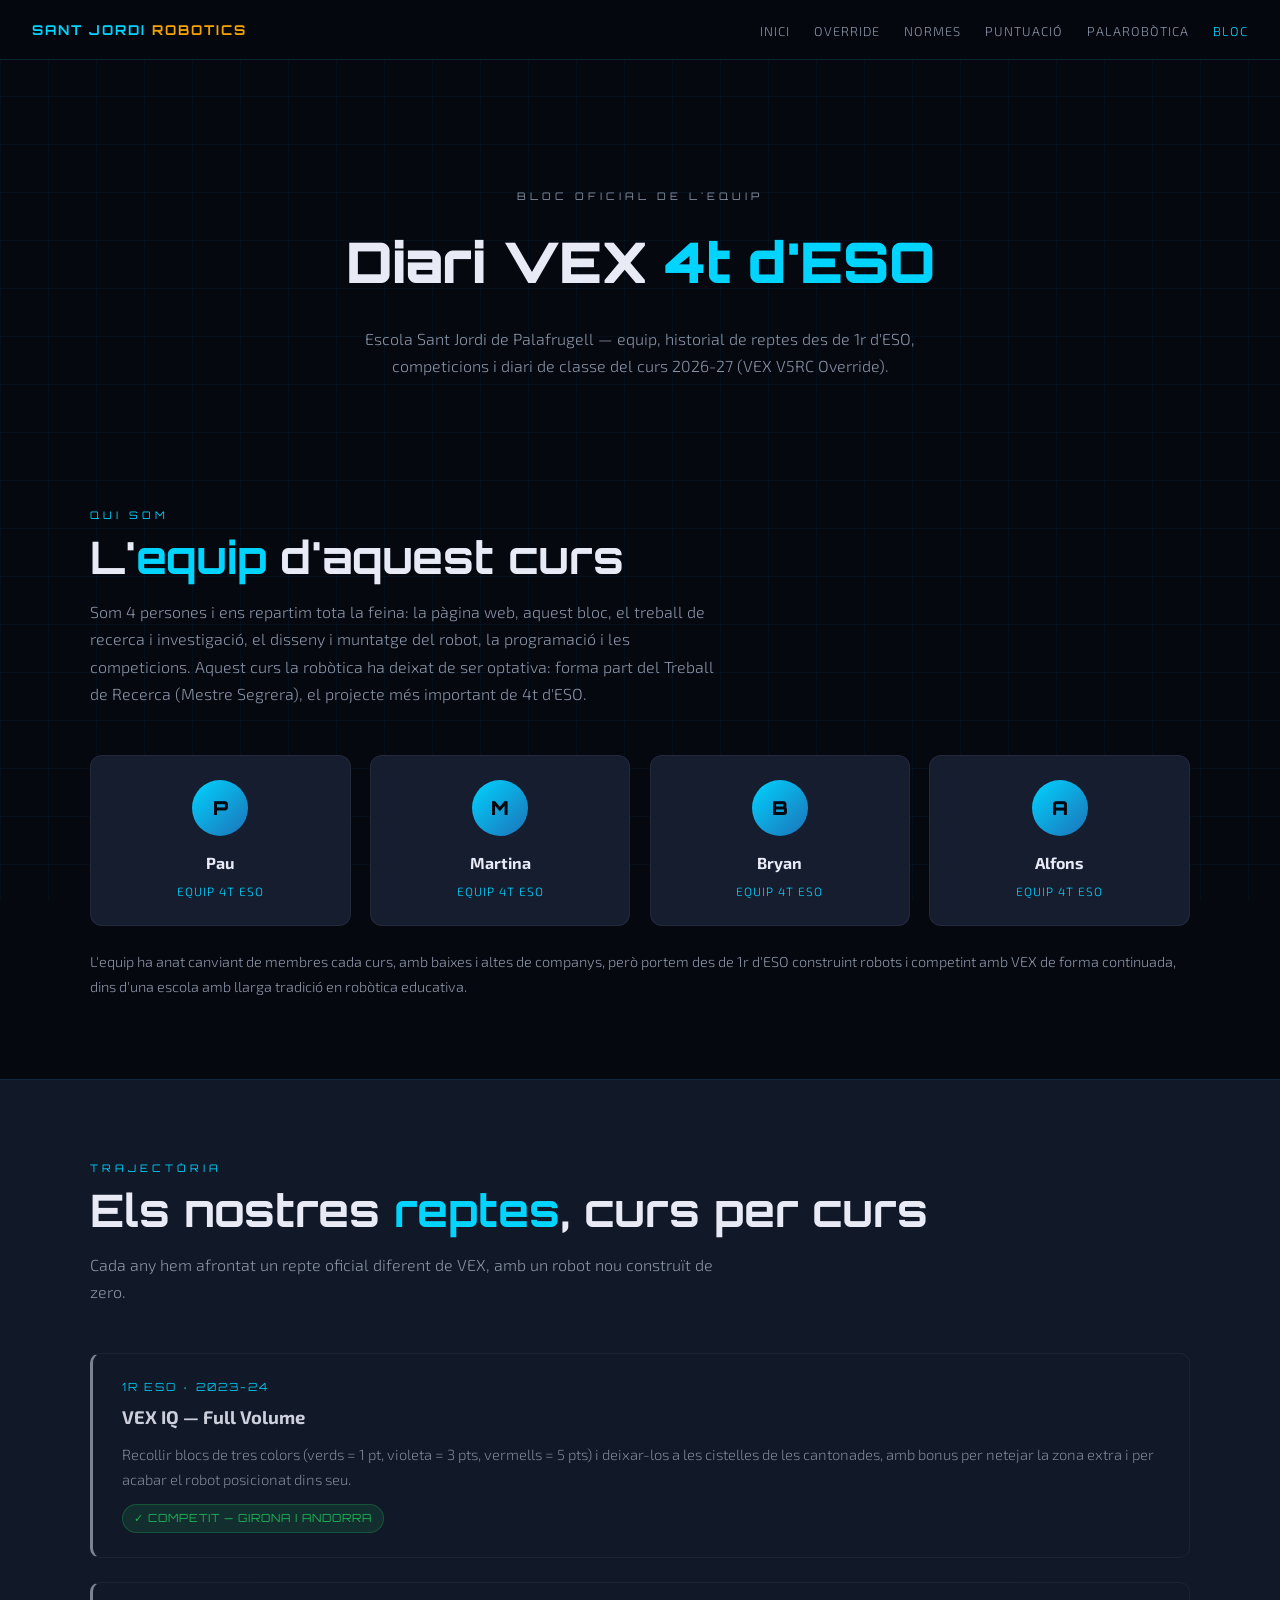
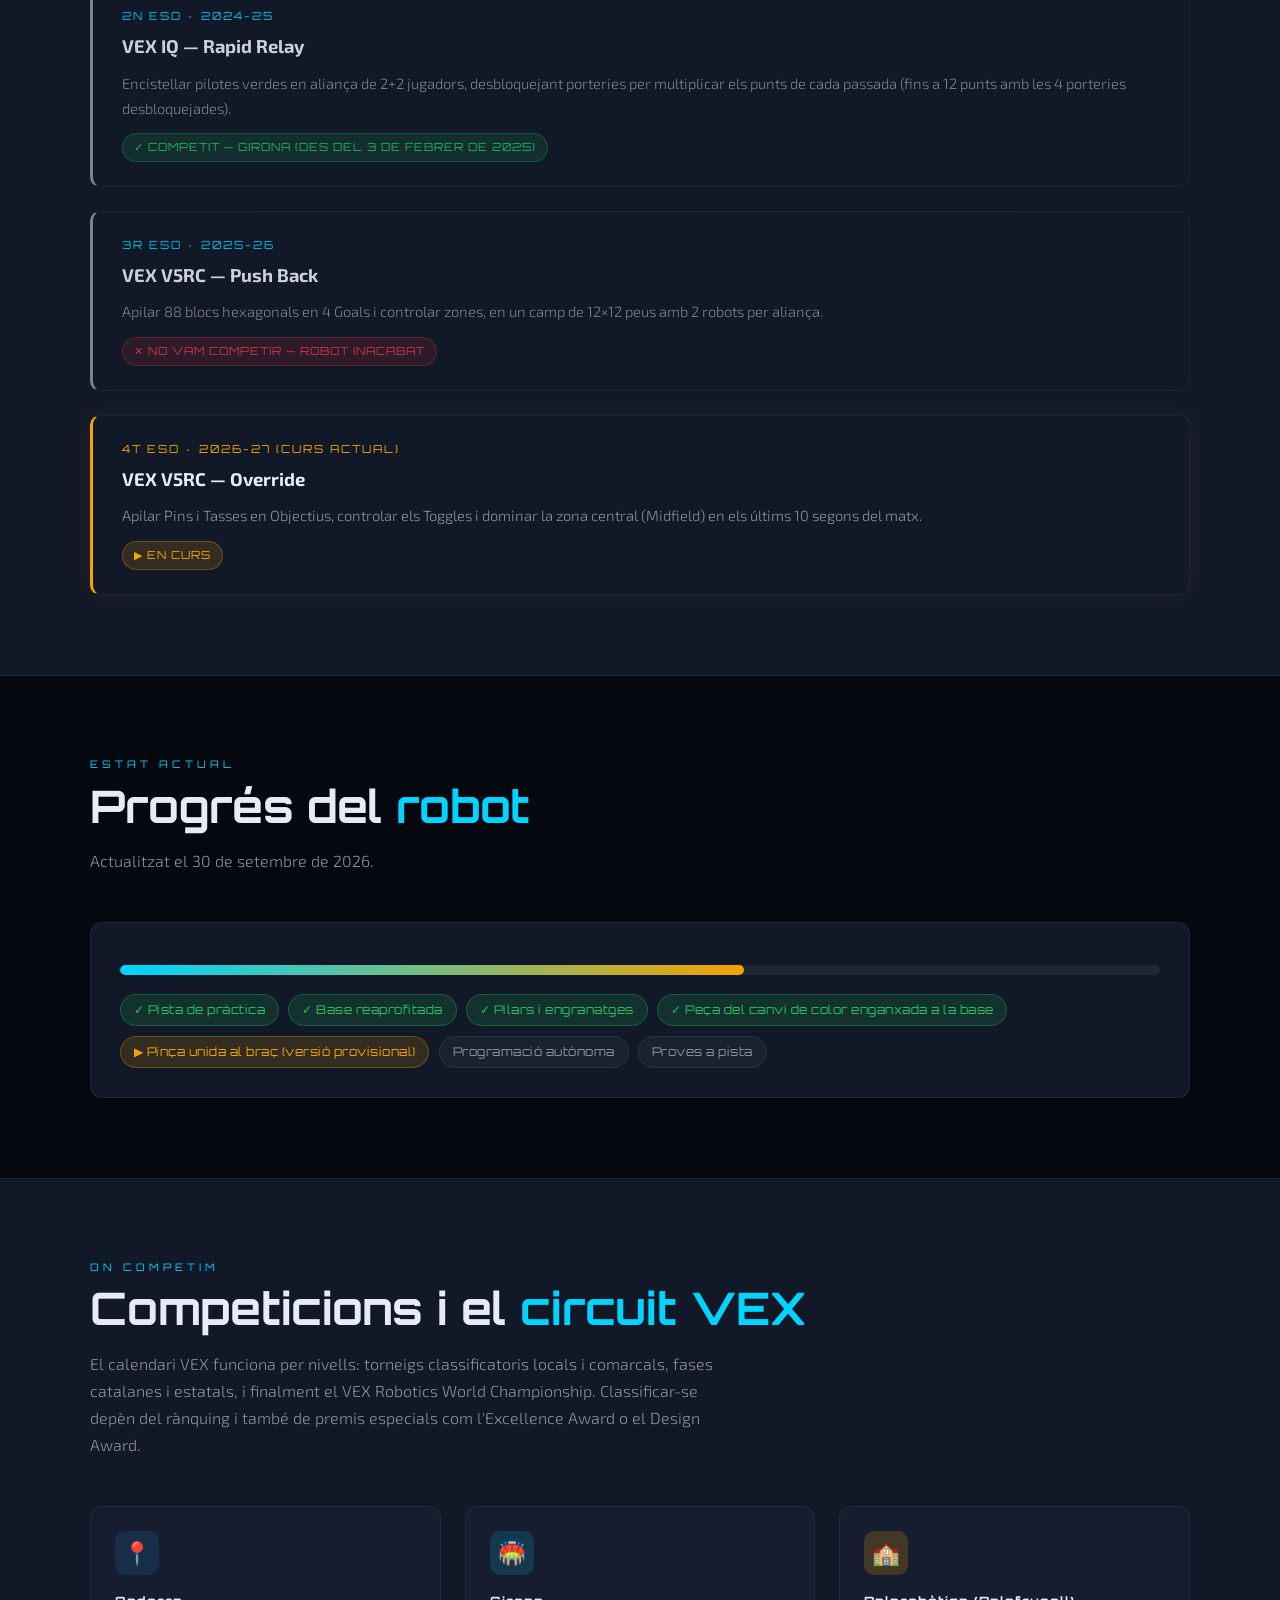
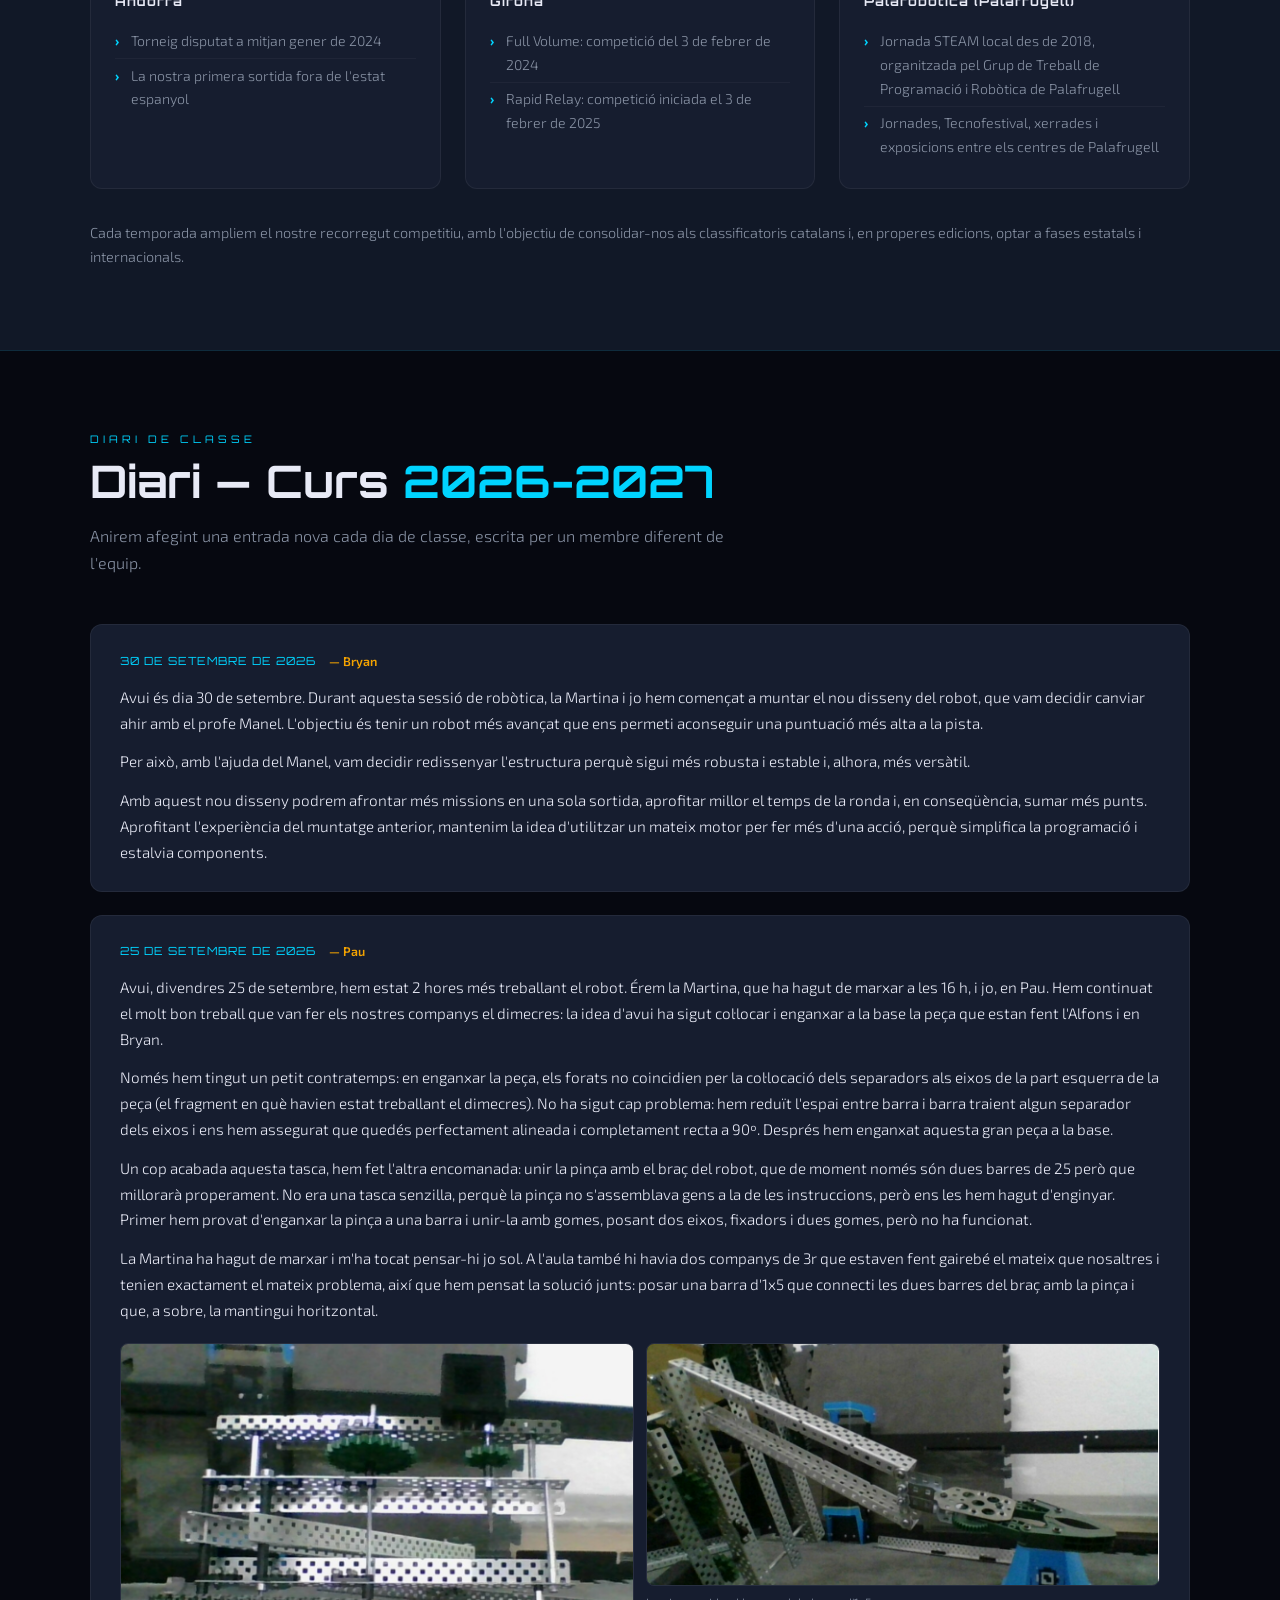
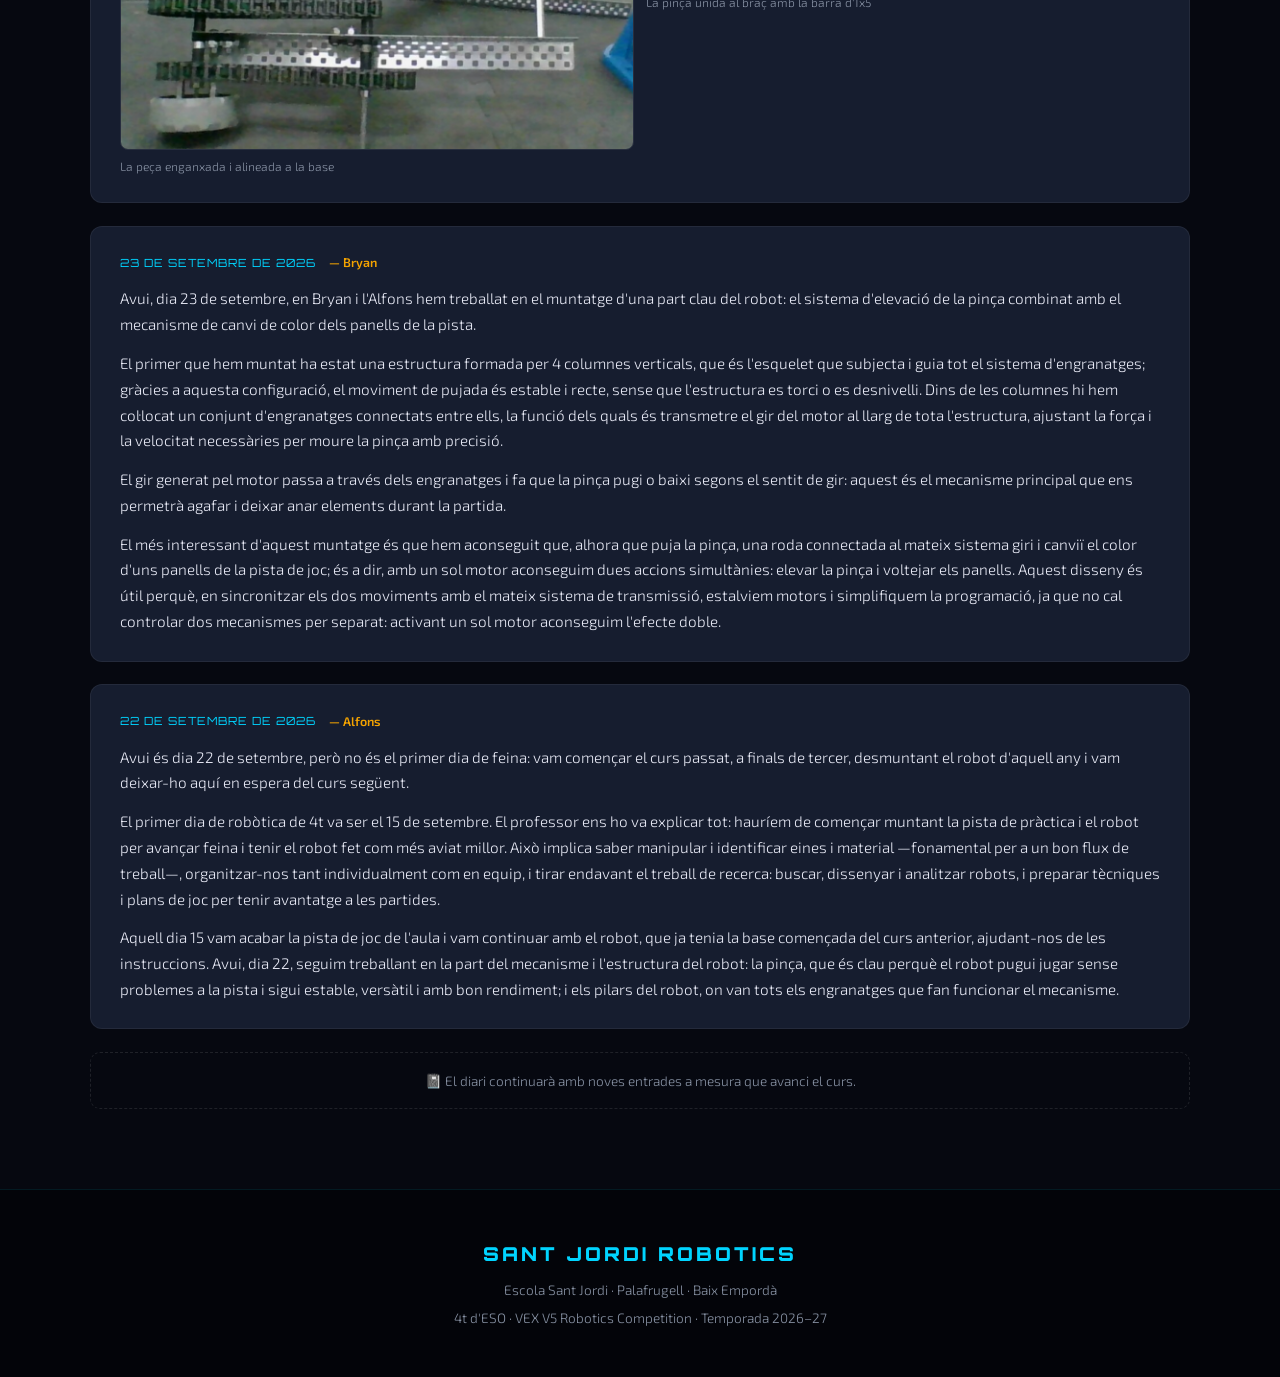
==== bloc.html @ 28aa3c1d "Corregeix la data de l'entrada d'en Bryan: 30/09, no 20/09 La data era un error de transcripcio; mou" ====
<!DOCTYPE html>
<html lang="ca">
<head>
<meta charset="UTF-8">
<meta name="viewport" content="width=device-width, initial-scale=1.0">
<title>Bloc de l'equip – Robòtica VEX V5 – Escola Sant Jordi Palafrugell</title>
<meta name="description" content="Bloc oficial de l'equip de robòtica VEX de l'Escola Sant Jordi de Palafrugell: equip, historial de reptes des de 1r d'ESO, competicions i diari de classe.">
<link href="https://fonts.googleapis.com/css2?family=Orbitron:wght@400;700;900&family=Exo+2:ital,wght@0,300;0,400;0,600;1,300&display=swap" rel="stylesheet">
<link href="css/main.css" rel="stylesheet">
<style>
  /* ─── BLOC PAGE HEADER ─── */
  .bloc-hero {
    position: relative; z-index: 1;
    padding: 8rem 2rem 3rem;
    text-align: center;
  }
  .bloc-hero .section-label { justify-content:center; display:flex; }
  .bloc-hero h1 {
    font-family: 'Orbitron', monospace;
    font-size: clamp(2.2rem, 6vw, 3.5rem);
    font-weight: 900;
    margin: .5rem 0 1rem;
  }
  .bloc-hero h1 span { color: var(--accent); }
  .bloc-hero p { color: var(--muted); max-width: 620px; margin: 0 auto; }

  /* ─── TEAM ─── */
  .team-grid {
    display: grid;
    grid-template-columns: repeat(auto-fit, minmax(180px, 1fr));
    gap: 1.2rem;
  }
  .team-card {
    background: var(--card2);
    border: 1px solid rgba(255,255,255,0.06);
    border-radius: 12px;
    padding: 1.5rem 1.2rem;
    text-align: center;
    transition: transform .2s, border-color .2s;
  }
  .team-card:hover { transform: translateY(-3px); border-color: rgba(0,212,255,0.3); }
  .team-avatar {
    width: 56px; height: 56px;
    margin: 0 auto .8rem;
    border-radius: 50%;
    background: linear-gradient(135deg, var(--accent), var(--blue));
    display: flex; align-items: center; justify-content: center;
    font-family: 'Orbitron', monospace;
    font-weight: 900;
    font-size: 1.2rem;
    color: var(--darker);
  }
  .team-card h4 { font-size: 1rem; margin-bottom: .3rem; }
  .team-card .role { font-size: .75rem; color: var(--accent); letter-spacing: 1px; text-transform: uppercase; }

  /* ─── YEAR TIMELINE (reptes) ─── */
  .year-timeline { display: flex; flex-direction: column; gap: 1.5rem; }
  .year-card {
    background: var(--card);
    border: 1px solid rgba(255,255,255,0.06);
    border-left: 3px solid var(--accent);
    border-radius: 10px;
    padding: 1.5rem 1.8rem;
  }
  .year-card.is-past { border-left-color: var(--muted); opacity: .88; }
  .year-card.is-current { border-left-color: var(--gold); box-shadow: 0 0 30px rgba(244,163,0,0.08); }
  .year-card .yr { font-family:'Orbitron',monospace; font-size:.7rem; letter-spacing:2px; color:var(--accent); text-transform:uppercase; margin-bottom:.3rem; }
  .year-card.is-current .yr { color: var(--gold); }
  .year-card h3 { font-size: 1.15rem; margin-bottom: .5rem; }
  .year-card p { color: var(--muted); font-size: .92rem; }
  .year-status {
    display:inline-block; margin-top:.8rem;
    font-size:.7rem; letter-spacing:1px; text-transform:uppercase;
    padding:.25rem .7rem; border-radius:20px;
    font-family:'Orbitron',monospace;
  }
  .status-ok { background: rgba(34,197,94,0.15); color: var(--green); border:1px solid rgba(34,197,94,0.3); }
  .status-no { background: rgba(230,57,70,0.15); color: var(--red); border:1px solid rgba(230,57,70,0.3); }
  .status-now { background: rgba(244,163,0,0.15); color: var(--gold); border:1px solid rgba(244,163,0,0.3); }

  /* ─── PROGRESS ─── */
  .progress-wrap { background: var(--card); border:1px solid rgba(255,255,255,0.06); border-radius: 12px; padding: 1.8rem; }
  .progress-bar-track { width:100%; height:10px; border-radius:6px; background: rgba(255,255,255,0.06); overflow:hidden; margin: .8rem 0 1.2rem; }
  .progress-bar-fill { height:100%; border-radius:6px; background: linear-gradient(90deg, var(--accent), var(--gold)); }
  .progress-steps { display:flex; flex-wrap:wrap; gap:.6rem; }
  .progress-step { font-size:.75rem; padding:.3rem .8rem; border-radius:20px; font-family:'Orbitron',monospace; letter-spacing:.5px; }
  .step-done { background: rgba(34,197,94,0.15); color: var(--green); border:1px solid rgba(34,197,94,0.3); }
  .step-active { background: rgba(244,163,0,0.15); color: var(--gold); border:1px solid rgba(244,163,0,0.3); }
  .step-todo { background: rgba(255,255,255,0.04); color: var(--muted); border:1px solid rgba(255,255,255,0.08); }

  /* ─── DIARY ENTRIES ─── */
  .diary-entry {
    background: var(--card2);
    border: 1px solid rgba(255,255,255,0.06);
    border-radius: 12px;
    padding: 1.6rem 1.8rem;
    margin-bottom: 1.4rem;
  }
  .diary-entry .de-meta { display:flex; align-items:center; gap:.8rem; margin-bottom:.8rem; flex-wrap:wrap; }
  .diary-entry .de-date { font-family:'Orbitron',monospace; font-size:.7rem; color:var(--accent); letter-spacing:1px; text-transform:uppercase; }
  .diary-entry .de-author { font-size:.78rem; color:var(--gold); font-weight:600; }
  .diary-entry p { color: var(--text); font-size: .95rem; margin-bottom: .8rem; }
  .diary-entry p:last-child { margin-bottom: 0; }
  .diary-photos {
    display: grid;
    grid-template-columns: repeat(auto-fit, minmax(220px, 1fr));
    gap: .8rem;
    margin-top: 1.2rem;
  }
  .diary-photos figure { margin: 0; }
  .diary-photos img {
    width: 100%;
    display: block;
    border-radius: 8px;
    border: 1px solid rgba(255,255,255,0.08);
  }
  .diary-photos figcaption { font-size: .75rem; color: var(--muted); margin-top: .4rem; }
  .diary-more { text-align:center; color:var(--muted); font-size:.85rem; padding: 1rem; border: 1px dashed rgba(255,255,255,0.1); border-radius: 10px; }
</style>
</head>
<body>

<!-- NAV -->
<nav>
  <div class="nav-logo">Sant Jordi <span>ROBOTICS</span></div>
  <ul class="nav-links">
    <li><a href="index.html">Inici</a></li>
    <li><a href="index.html#override">Override</a></li>
    <li><a href="index.html#normes">Normes</a></li>
    <li><a href="index.html#puntuacio">Puntuació</a></li>
    <li><a href="index.html#palarobotica">Palarobòtica</a></li>
    <li><a href="bloc.html" style="color:var(--accent);">Bloc</a></li>
  </ul>
</nav>

<!-- HERO -->
<header class="bloc-hero">
  <p class="section-label">Bloc oficial de l'equip</p>
  <h1>Diari VEX <span>4t d'ESO</span></h1>
  <p>Escola Sant Jordi de Palafrugell — equip, historial de reptes des de 1r d'ESO, competicions i diari de classe del curs 2026-27 (VEX V5RC Override).</p>
</header>

<!-- EQUIP -->
<section id="equip">
  <div class="container">
    <p class="section-label">Qui som</p>
    <h2 class="section-title">L'<span>equip</span> d'aquest curs</h2>
    <p class="section-desc">Som 4 persones i ens repartim tota la feina: la pàgina web, aquest bloc, el treball de recerca i investigació, el disseny i muntatge del robot, la programació i les competicions. Aquest curs la robòtica ha deixat de ser optativa: forma part del Treball de Recerca (Mestre Segrera), el projecte més important de 4t d'ESO.</p>

    <div class="team-grid fade-in">
      <div class="team-card"><div class="team-avatar">P</div><h4>Pau</h4><div class="role">Equip 4t ESO</div></div>
      <div class="team-card"><div class="team-avatar">M</div><h4>Martina</h4><div class="role">Equip 4t ESO</div></div>
      <div class="team-card"><div class="team-avatar">B</div><h4>Bryan</h4><div class="role">Equip 4t ESO</div></div>
      <div class="team-card"><div class="team-avatar">A</div><h4>Alfons</h4><div class="role">Equip 4t ESO</div></div>
    </div>

    <p style="margin-top:1.5rem; color:var(--muted); font-size:.9rem;">L'equip ha anat canviant de membres cada curs, amb baixes i altes de companys, però portem des de 1r d'ESO construint robots i competint amb VEX de forma continuada, dins d'una escola amb llarga tradició en robòtica educativa.</p>
  </div>
</section>

<!-- HISTORIAL DE REPTES -->
<section class="overview-bg">
  <div class="container">
    <p class="section-label">Trajectòria</p>
    <h2 class="section-title">Els nostres <span>reptes</span>, curs per curs</h2>
    <p class="section-desc">Cada any hem afrontat un repte oficial diferent de VEX, amb un robot nou construït de zero.</p>

    <div class="year-timeline fade-in">

      <div class="year-card is-past">
        <div class="yr">1r ESO · 2023-24</div>
        <h3>VEX IQ — Full Volume</h3>
        <p>Recollir blocs de tres colors (verds = 1 pt, violeta = 3 pts, vermells = 5 pts) i deixar-los a les cistelles de les cantonades, amb bonus per netejar la zona extra i per acabar el robot posicionat dins seu.</p>
        <span class="year-status status-ok">✓ Competit — Girona i Andorra</span>
      </div>

      <div class="year-card is-past">
        <div class="yr">2n ESO · 2024-25</div>
        <h3>VEX IQ — Rapid Relay</h3>
        <p>Encistellar pilotes verdes en aliança de 2+2 jugadors, desbloquejant porteries per multiplicar els punts de cada passada (fins a 12 punts amb les 4 porteries desbloquejades).</p>
        <span class="year-status status-ok">✓ Competit — Girona (des del 3 de febrer de 2025)</span>
      </div>

      <div class="year-card is-past">
        <div class="yr">3r ESO · 2025-26</div>
        <h3>VEX V5RC — Push Back</h3>
        <p>Apilar 88 blocs hexagonals en 4 Goals i controlar zones, en un camp de 12×12 peus amb 2 robots per aliança.</p>
        <span class="year-status status-no">✕ No vam competir — robot inacabat</span>
      </div>

      <div class="year-card is-current">
        <div class="yr">4t ESO · 2026-27 (curs actual)</div>
        <h3>VEX V5RC — Override</h3>
        <p>Apilar Pins i Tasses en Objectius, controlar els Toggles i dominar la zona central (Midfield) en els últims 10 segons del matx.</p>
        <span class="year-status status-now">▶ En curs</span>
      </div>

    </div>
  </div>
</section>

<!-- PROGRÉS -->
<section id="progres">
  <div class="container">
    <p class="section-label">Estat actual</p>
    <h2 class="section-title">Progrés del <span>robot</span></h2>
    <p class="section-desc">Actualitzat el 30 de setembre de 2026.</p>

    <div class="progress-wrap fade-in">
      <div class="progress-bar-track"><div class="progress-bar-fill" style="width:60%;"></div></div>
      <div class="progress-steps">
        <span class="progress-step step-done">✓ Pista de pràctica</span>
        <span class="progress-step step-done">✓ Base reaprofitada</span>
        <span class="progress-step step-done">✓ Pilars i engranatges</span>
        <span class="progress-step step-done">✓ Peça del canvi de color enganxada a la base</span>
        <span class="progress-step step-active">▶ Pinça unida al braç (versió provisional)</span>
        <span class="progress-step step-todo">Programació autònoma</span>
        <span class="progress-step step-todo">Proves a pista</span>
      </div>
    </div>
  </div>
</section>

<!-- COMPETICIONS -->
<section class="overview-bg">
  <div class="container">
    <p class="section-label">On competim</p>
    <h2 class="section-title">Competicions i el <span>circuit VEX</span></h2>
    <p class="section-desc">El calendari VEX funciona per nivells: torneigs classificatoris locals i comarcals, fases catalanes i estatals, i finalment el VEX Robotics World Championship. Classificar-se depèn del rànquing i també de premis especials com l'Excellence Award o el Design Award.</p>

    <div class="rules-grid fade-in">
      <div class="rule-card">
        <div class="rule-icon ri-blue">📍</div>
        <h4>Andorra</h4>
        <ul><li>Torneig disputat a mitjan gener de 2024</li><li>La nostra primera sortida fora de l'estat espanyol</li></ul>
      </div>
      <div class="rule-card">
        <div class="rule-icon ri-accent">🏟️</div>
        <h4>Girona</h4>
        <ul><li>Full Volume: competició del 3 de febrer de 2024</li><li>Rapid Relay: competició iniciada el 3 de febrer de 2025</li></ul>
      </div>
      <div class="rule-card">
        <div class="rule-icon ri-gold">🏫</div>
        <h4>Palarobòtica (Palafrugell)</h4>
        <ul><li>Jornada STEAM local des de 2018, organitzada pel Grup de Treball de Programació i Robòtica de Palafrugell</li><li>Jornades, Tecnofestival, xerrades i exposicions entre els centres de Palafrugell</li></ul>
      </div>
    </div>

    <p style="margin-top:2rem; color:var(--muted); font-size:.9rem;">Cada temporada ampliem el nostre recorregut competitiu, amb l'objectiu de consolidar-nos als classificatoris catalans i, en properes edicions, optar a fases estatals i internacionals.</p>
  </div>
</section>

<!-- DIARI -->
<section id="diari">
  <div class="container">
    <p class="section-label">Diari de classe</p>
    <h2 class="section-title">Diari — Curs <span>2026-2027</span></h2>
    <p class="section-desc">Anirem afegint una entrada nova cada dia de classe, escrita per un membre diferent de l'equip.</p>

    <div class="diary-entry fade-in">
      <div class="de-meta">
        <span class="de-date">30 de setembre de 2026</span>
        <span class="de-author">— Bryan</span>
      </div>
      <p>Avui és dia 30 de setembre. Durant aquesta sessió de robòtica, la Martina i jo hem començat a muntar el nou disseny del robot, que vam decidir canviar ahir amb el profe Manel. L'objectiu és tenir un robot més avançat que ens permeti aconseguir una puntuació més alta a la pista.</p>
      <p>Per això, amb l'ajuda del Manel, vam decidir redissenyar l'estructura perquè sigui més robusta i estable i, alhora, més versàtil.</p>
      <p>Amb aquest nou disseny podrem afrontar més missions en una sola sortida, aprofitar millor el temps de la ronda i, en conseqüència, sumar més punts. Aprofitant l'experiència del muntatge anterior, mantenim la idea d'utilitzar un mateix motor per fer més d'una acció, perquè simplifica la programació i estalvia components.</p>
    </div>

    <div class="diary-entry fade-in">
      <div class="de-meta">
        <span class="de-date">25 de setembre de 2026</span>
        <span class="de-author">— Pau</span>
      </div>
      <p>Avui, divendres 25 de setembre, hem estat 2 hores més treballant el robot. Érem la Martina, que ha hagut de marxar a les 16 h, i jo, en Pau. Hem continuat el molt bon treball que van fer els nostres companys el dimecres: la idea d'avui ha sigut col·locar i enganxar a la base la peça que estan fent l'Alfons i en Bryan.</p>
      <p>Només hem tingut un petit contratemps: en enganxar la peça, els forats no coincidien per la col·locació dels separadors als eixos de la part esquerra de la peça (el fragment en què havien estat treballant el dimecres). No ha sigut cap problema: hem reduït l'espai entre barra i barra traient algun separador dels eixos i ens hem assegurat que quedés perfectament alineada i completament recta a 90º. Després hem enganxat aquesta gran peça a la base.</p>
      <p>Un cop acabada aquesta tasca, hem fet l'altra encomanada: unir la pinça amb el braç del robot, que de moment només són dues barres de 25 però que millorarà properament. No era una tasca senzilla, perquè la pinça no s'assemblava gens a la de les instruccions, però ens les hem hagut d'enginyar. Primer hem provat d'enganxar la pinça a una barra i unir-la amb gomes, posant dos eixos, fixadors i dues gomes, però no ha funcionat.</p>
      <p>La Martina ha hagut de marxar i m'ha tocat pensar-hi jo sol. A l'aula també hi havia dos companys de 3r que estaven fent gairebé el mateix que nosaltres i tenien exactament el mateix problema, així que hem pensat la solució junts: posar una barra d'1x5 que connecti les dues barres del braç amb la pinça i que, a sobre, la mantingui horitzontal.</p>
      <div class="diary-photos">
        <figure>
          <img src="img/diari/2026-09-25-base.png" alt="Peça del mecanisme enganxada i alineada a la base del robot">
          <figcaption>La peça enganxada i alineada a la base</figcaption>
        </figure>
        <figure>
          <img src="img/diari/2026-09-25-pinca.png" alt="Pinça unida al braç del robot amb una barra d'1x5">
          <figcaption>La pinça unida al braç amb la barra d'1x5</figcaption>
        </figure>
      </div>
    </div>

    <div class="diary-entry fade-in">
      <div class="de-meta">
        <span class="de-date">23 de setembre de 2026</span>
        <span class="de-author">— Bryan</span>
      </div>
      <p>Avui, dia 23 de setembre, en Bryan i l'Alfons hem treballat en el muntatge d'una part clau del robot: el sistema d'elevació de la pinça combinat amb el mecanisme de canvi de color dels panells de la pista.</p>
      <p>El primer que hem muntat ha estat una estructura formada per 4 columnes verticals, que és l'esquelet que subjecta i guia tot el sistema d'engranatges; gràcies a aquesta configuració, el moviment de pujada és estable i recte, sense que l'estructura es torci o es desnivelli. Dins de les columnes hi hem col·locat un conjunt d'engranatges connectats entre ells, la funció dels quals és transmetre el gir del motor al llarg de tota l'estructura, ajustant la força i la velocitat necessàries per moure la pinça amb precisió.</p>
      <p>El gir generat pel motor passa a través dels engranatges i fa que la pinça pugi o baixi segons el sentit de gir: aquest és el mecanisme principal que ens permetrà agafar i deixar anar elements durant la partida.</p>
      <p>El més interessant d'aquest muntatge és que hem aconseguit que, alhora que puja la pinça, una roda connectada al mateix sistema giri i canviï el color d'uns panells de la pista de joc; és a dir, amb un sol motor aconseguim dues accions simultànies: elevar la pinça i voltejar els panells. Aquest disseny és útil perquè, en sincronitzar els dos moviments amb el mateix sistema de transmissió, estalviem motors i simplifiquem la programació, ja que no cal controlar dos mecanismes per separat: activant un sol motor aconseguim l'efecte doble.</p>
    </div>

    <div class="diary-entry fade-in">
      <div class="de-meta">
        <span class="de-date">22 de setembre de 2026</span>
        <span class="de-author">— Alfons</span>
      </div>
      <p>Avui és dia 22 de setembre, però no és el primer dia de feina: vam començar el curs passat, a finals de tercer, desmuntant el robot d'aquell any i vam deixar-ho aquí en espera del curs següent.</p>
      <p>El primer dia de robòtica de 4t va ser el 15 de setembre. El professor ens ho va explicar tot: hauríem de començar muntant la pista de pràctica i el robot per avançar feina i tenir el robot fet com més aviat millor. Això implica saber manipular i identificar eines i material —fonamental per a un bon flux de treball—, organitzar-nos tant individualment com en equip, i tirar endavant el treball de recerca: buscar, dissenyar i analitzar robots, i preparar tècniques i plans de joc per tenir avantatge a les partides.</p>
      <p>Aquell dia 15 vam acabar la pista de joc de l'aula i vam continuar amb el robot, que ja tenia la base començada del curs anterior, ajudant-nos de les instruccions. Avui, dia 22, seguim treballant en la part del mecanisme i l'estructura del robot: la pinça, que és clau perquè el robot pugui jugar sense problemes a la pista i sigui estable, versàtil i amb bon rendiment; i els pilars del robot, on van tots els engranatges que fan funcionar el mecanisme.</p>
    </div>

    <div class="diary-more">📓 El diari continuarà amb noves entrades a mesura que avanci el curs.</div>
  </div>
</section>

<!-- FOOTER -->
<footer>
  <div class="footer-logo">SANT JORDI ROBOTICS</div>
  <p>Escola Sant Jordi · Palafrugell · Baix Empordà</p>
  <p style="margin-top:.3rem;">4t d'ESO · VEX V5 Robotics Competition · Temporada 2026–27</p>
</footer>

<script>
  const observer = new IntersectionObserver((entries) => {
    entries.forEach(e => { if (e.isIntersecting) e.target.classList.add('visible'); });
  }, { threshold: 0.1 });
  document.querySelectorAll('.fade-in').forEach(el => observer.observe(el));
</script>
</body>
</html>
---- css/main.css ----
:root {
    --red: #e63946;
    --blue: #1d72b8;
    --gold: #f4a300;
    --dark: #0a0e1a;
    --darker: #060810;
    --card: #111827;
    --card2: #161d2f;
    --text: #e8eaf6;
    --muted: #8892a4;
    --accent: #00d4ff;
    --green: #22c55e;
  }

  * { margin: 0; padding: 0; box-sizing: border-box; }

  html { scroll-behavior: smooth; }

  body {
    background: var(--darker);
    color: var(--text);
    font-family: 'Exo 2', sans-serif;
    font-weight: 300;
    line-height: 1.7;
    overflow-x: hidden;
  }

  /* ─── GRID BG ─── */
  body::before {
    content: '';
    position: fixed;
    inset: 0;
    background-image:
      linear-gradient(rgba(0,212,255,0.04) 1px, transparent 1px),
      linear-gradient(90deg, rgba(0,212,255,0.04) 1px, transparent 1px);
    background-size: 48px 48px;
    pointer-events: none;
    z-index: 0;
  }

  /* ─── NAV ─── */
  nav {
    position: sticky;
    top: 0;
    z-index: 100;
    background: rgba(6,8,16,0.92);
    backdrop-filter: blur(12px);
    border-bottom: 1px solid rgba(0,212,255,0.15);
    padding: 0 2rem;
    display: flex;
    align-items: center;
    justify-content: space-between;
    height: 60px;
  }
  .nav-logo {
    font-family: 'Orbitron', monospace;
    font-size: 0.85rem;
    font-weight: 700;
    color: var(--accent);
    letter-spacing: 2px;
    text-transform: uppercase;
  }
  .nav-logo span { color: var(--gold); }
  .nav-links {
    display: flex;
    gap: 1.5rem;
    list-style: none;
  }
  .nav-links a {
    color: var(--muted);
    text-decoration: none;
    font-size: 0.8rem;
    letter-spacing: 1px;
    text-transform: uppercase;
    transition: color .2s;
  }
  .nav-links a:hover { color: var(--accent); }

  /* ─── HERO ─── */
  .hero {
    position: relative;
    z-index: 1;
    min-height: 100vh;
    display: flex;
    flex-direction: column;
    align-items: center;
    justify-content: center;
    text-align: center;
    padding: 6rem 2rem 4rem;
    overflow: hidden;
  }
  .hero::after {
    content: '';
    position: absolute;
    inset: 0;
    background: radial-gradient(ellipse 80% 60% at 50% 30%, rgba(0,212,255,0.07) 0%, transparent 70%);
    pointer-events: none;
  }

  .hero-badge {
    display: inline-block;
    background: rgba(0,212,255,0.1);
    border: 1px solid rgba(0,212,255,0.3);
    color: var(--accent);
    padding: .35rem 1rem;
    border-radius: 20px;
    font-size: 0.75rem;
    letter-spacing: 3px;
    text-transform: uppercase;
    margin-bottom: 1.5rem;
    animation: fadeDown .6s ease both;
  }
  .hero h1 {
    font-family: 'Orbitron', monospace;
    font-size: clamp(3rem, 8vw, 7rem);
    font-weight: 900;
    line-height: 1;
    letter-spacing: -2px;
    animation: fadeDown .7s .1s ease both;
  }
  .hero h1 .line1 { color: var(--text); }
  .hero h1 .line2 {
    color: var(--accent);
    text-shadow: 0 0 40px rgba(0,212,255,0.5);
  }
  .hero-sub {
    font-size: 1.1rem;
    color: var(--muted);
    margin-top: 1.5rem;
    max-width: 520px;
    animation: fadeDown .8s .2s ease both;
  }
  .hero-sub strong { color: var(--gold); font-weight: 600; }

  .hero-cta {
    margin-top: 2.5rem;
    display: flex;
    gap: 1rem;
    flex-wrap: wrap;
    justify-content: center;
    animation: fadeDown .9s .3s ease both;
  }
  .btn {
    padding: .7rem 1.8rem;
    border-radius: 4px;
    font-family: 'Orbitron', monospace;
    font-size: 0.75rem;
    font-weight: 700;
    letter-spacing: 2px;
    text-transform: uppercase;
    cursor: pointer;
    border: none;
    transition: all .2s;
    text-decoration: none;
    display: inline-block;
  }
  .btn-primary { background: var(--accent); color: var(--darker); }
  .btn-primary:hover { background: #fff; transform: translateY(-2px); }
  .btn-outline { background: transparent; border: 1px solid var(--accent); color: var(--accent); }
  .btn-outline:hover { background: rgba(0,212,255,0.1); transform: translateY(-2px); }

  /* Diagonal divider */
  .hero-divider {
    position: absolute;
    bottom: -1px;
    left: 0; right: 0;
    height: 80px;
    background: var(--darker);
    clip-path: polygon(0 100%, 100% 30%, 100% 100%);
  }

  /* Floating field preview */
  .field-preview {
    position: relative;
    margin-top: 3rem;
    animation: fadeDown 1s .4s ease both;
  }
  .field-box {
    width: min(380px, 90vw);
    aspect-ratio: 1;
    border: 1.5px solid rgba(0,212,255,0.25);
    border-radius: 8px;
    background: rgba(255,255,255,0.02);
    display: grid;
    grid-template-columns: 1fr 1fr;
    grid-template-rows: 1fr 1fr;
    gap: 2px;
    padding: 2px;
    position: relative;
    box-shadow: 0 0 60px rgba(0,212,255,0.08), inset 0 0 40px rgba(0,0,0,0.4);
  }
  .field-quad {
    border-radius: 4px;
    display: flex; align-items: center; justify-content: center;
    font-family: 'Orbitron', monospace;
    font-size: 0.6rem;
    opacity: .6;
    flex-direction: column; gap: 4px;
    background: rgba(255,255,255,0.02);
    color: var(--muted);
  }
  .field-quad .dot {
    width: 10px; height: 10px; border-radius: 50%;
  }
  .q-red .dot { background: var(--red); box-shadow: 0 0 8px var(--red); }
  .q-blue .dot { background: var(--blue); box-shadow: 0 0 8px var(--blue); }
  .field-center {
    position: absolute;
    top: 50%; left: 50%;
    transform: translate(-50%,-50%);
    width: 60px; height: 60px;
    border-radius: 50%;
    background: rgba(0,212,255,0.08);
    border: 2px solid rgba(0,212,255,0.3);
    display: flex; align-items: center; justify-content: center;
    font-family: 'Orbitron', monospace;
    font-size: 0.45rem;
    color: var(--accent);
    text-align: center;
    letter-spacing: 1px;
    animation: pulse 2s infinite;
  }
  @keyframes pulse {
    0%, 100% { box-shadow: 0 0 10px rgba(0,212,255,0.3); }
    50% { box-shadow: 0 0 25px rgba(0,212,255,0.6); }
  }

  /* ─── SECTION ─── */
  section { position: relative; z-index: 1; padding: 5rem 2rem; }
  .container { max-width: 1100px; margin: 0 auto; }

  .section-label {
    font-family: 'Orbitron', monospace;
    font-size: 0.65rem;
    letter-spacing: 4px;
    text-transform: uppercase;
    color: var(--accent);
    margin-bottom: .5rem;
  }
  .section-title {
    font-family: 'Orbitron', monospace;
    font-size: clamp(1.6rem, 4vw, 2.8rem);
    font-weight: 700;
    line-height: 1.1;
    margin-bottom: 1rem;
  }
  .section-title span { color: var(--accent); }
  .section-desc { color: var(--muted); max-width: 640px; margin-bottom: 3rem; }

  /* ─── ABOUT ─── */
  .about-grid {
    display: grid;
    grid-template-columns: 1fr 1fr;
    gap: 2rem;
    align-items: start;
  }
  @media (max-width: 700px) { .about-grid { grid-template-columns: 1fr; } }

  .about-card {
    background: var(--card);
    border: 1px solid rgba(255,255,255,0.06);
    border-radius: 12px;
    padding: 2rem;
    position: relative;
    overflow: hidden;
  }
  .about-card::before {
    content: '';
    position: absolute;
    top: 0; left: 0; right: 0;
    height: 3px;
    background: linear-gradient(90deg, var(--accent), var(--blue));
  }
  .about-card h3 {
    font-family: 'Orbitron', monospace;
    font-size: 0.9rem;
    color: var(--accent);
    margin-bottom: 1rem;
    letter-spacing: 1px;
  }
  .about-card p { color: var(--muted); font-size: 0.95rem; }
  .team-tag {
    display: inline-block;
    background: rgba(244,163,0,0.15);
    border: 1px solid rgba(244,163,0,0.3);
    color: var(--gold);
    padding: .2rem .7rem;
    border-radius: 20px;
    font-size: 0.75rem;
    margin-top: .8rem;
    font-weight: 600;
  }

  /* ─── GAME OVERVIEW ─── */
  .overview-bg {
    background: var(--card);
    border-top: 1px solid rgba(0,212,255,0.1);
    border-bottom: 1px solid rgba(0,212,255,0.1);
  }
  .stats-row {
    display: grid;
    grid-template-columns: repeat(auto-fit, minmax(160px, 1fr));
    gap: 1rem;
    margin-bottom: 3rem;
  }
  .stat-chip {
    background: rgba(0,212,255,0.06);
    border: 1px solid rgba(0,212,255,0.15);
    border-radius: 10px;
    padding: 1.2rem;
    text-align: center;
  }
  .stat-chip .val {
    font-family: 'Orbitron', monospace;
    font-size: 1.8rem;
    font-weight: 900;
    color: var(--accent);
    display: block;
  }
  .stat-chip .lbl { font-size: 0.75rem; color: var(--muted); margin-top: .2rem; letter-spacing: 1px; text-transform: uppercase; }

  /* ─── RULES ─── */
  .rules-grid {
    display: grid;
    grid-template-columns: repeat(auto-fit, minmax(300px, 1fr));
    gap: 1.5rem;
  }
  .rule-card {
    background: var(--card2);
    border: 1px solid rgba(255,255,255,0.06);
    border-radius: 12px;
    padding: 1.5rem;
    transition: border-color .2s, transform .2s;
  }
  .rule-card:hover {
    border-color: rgba(0,212,255,0.3);
    transform: translateY(-3px);
  }
  .rule-icon {
    width: 44px; height: 44px;
    border-radius: 10px;
    display: flex; align-items: center; justify-content: center;
    font-size: 1.4rem;
    margin-bottom: 1rem;
  }
  .ri-blue { background: rgba(29,114,184,0.2); }
  .ri-red { background: rgba(230,57,70,0.2); }
  .ri-gold { background: rgba(244,163,0,0.2); }
  .ri-green { background: rgba(34,197,94,0.2); }
  .ri-accent { background: rgba(0,212,255,0.15); }
  .ri-purple { background: rgba(139,92,246,0.2); }

  .rule-card h4 {
    font-family: 'Orbitron', monospace;
    font-size: 0.8rem;
    font-weight: 700;
    margin-bottom: .7rem;
    letter-spacing: 1px;
  }
  .rule-card ul {
    list-style: none;
    padding: 0;
  }
  .rule-card ul li {
    font-size: 0.88rem;
    color: var(--muted);
    padding: .3rem 0;
    border-bottom: 1px solid rgba(255,255,255,0.04);
    padding-left: 1rem;
    position: relative;
  }
  .rule-card ul li::before {
    content: '›';
    position: absolute;
    left: 0;
    color: var(--accent);
    font-weight: bold;
  }
  .rule-card ul li:last-child { border-bottom: none; }
  .rule-card ul li strong { color: var(--text); font-weight: 600; }

  /* Scoring table */
  .score-table {
    width: 100%;
    border-collapse: collapse;
    margin-top: 2rem;
    font-size: 0.9rem;
  }
  .score-table th {
    font-family: 'Orbitron', monospace;
    font-size: 0.65rem;
    letter-spacing: 2px;
    text-transform: uppercase;
    color: var(--muted);
    text-align: left;
    padding: .7rem 1rem;
    border-bottom: 1px solid rgba(255,255,255,0.08);
    background: rgba(0,0,0,0.2);
  }
  .score-table td {
    padding: .8rem 1rem;
    border-bottom: 1px solid rgba(255,255,255,0.04);
    color: var(--muted);
  }
  .score-table tr:hover td { background: rgba(0,212,255,0.03); color: var(--text); }
  .score-table td:first-child { color: var(--text); font-weight: 600; }
  .pts {
    font-family: 'Orbitron', monospace;
    color: var(--gold) !important;
    font-weight: 700;
  }

  /* ─── TIMELINE ─── */
  .timeline {
    position: relative;
    padding-left: 2rem;
  }
  .timeline::before {
    content: '';
    position: absolute;
    left: 0; top: 0; bottom: 0;
    width: 2px;
    background: linear-gradient(180deg, var(--accent), transparent);
  }
  .tl-item {
    position: relative;
    margin-bottom: 2rem;
    padding-left: 1rem;
  }
  .tl-dot {
    position: absolute;
    left: -2.5rem;
    top: .3rem;
    width: 14px; height: 14px;
    border-radius: 50%;
    background: var(--accent);
    box-shadow: 0 0 10px rgba(0,212,255,0.5);
  }
  .tl-phase {
    font-family: 'Orbitron', monospace;
    font-size: 0.75rem;
    color: var(--accent);
    letter-spacing: 2px;
    margin-bottom: .3rem;
  }
  .tl-title { font-weight: 600; font-size: 1rem; margin-bottom: .4rem; }
  .tl-desc { font-size: .88rem; color: var(--muted); }

  /* ─── POSTS ─── */
  .posts-grid {
    display: grid;
    grid-template-columns: repeat(auto-fill, minmax(300px, 1fr));
    gap: 1.5rem;
  }
  .post-card {
    background: var(--card2);
    border: 1px solid rgba(255,255,255,0.06);
    border-radius: 12px;
    overflow: hidden;
    transition: transform .2s, border-color .2s;
  }
  .post-card:hover { transform: translateY(-4px); border-color: rgba(0,212,255,0.25); }
  .post-thumb {
    height: 140px;
    display: flex; align-items: center; justify-content: center;
    font-size: 3rem;
    position: relative;
    overflow: hidden;
  }
  .pt-blue { background: linear-gradient(135deg, #0c1b33, #1d3a6e); }
  .pt-red { background: linear-gradient(135deg, #2a0a0a, #6e1d1d); }
  .pt-gold { background: linear-gradient(135deg, #1a1200, #4a3000); }
  .post-body { padding: 1.2rem; }
  .post-tag {
    font-size: 0.7rem;
    letter-spacing: 2px;
    text-transform: uppercase;
    color: var(--accent);
    font-family: 'Orbitron', monospace;
    margin-bottom: .4rem;
    display: block;
  }
  .post-body h3 { font-size: 1rem; margin-bottom: .5rem; font-weight: 600; }
  .post-body p { font-size: .85rem; color: var(--muted); }
  .post-meta { font-size: 0.75rem; color: var(--muted); margin-top: .8rem; }

  /* ─── FOOTER ─── */
  footer {
    position: relative; z-index: 1;
    background: rgba(0,0,0,0.4);
    border-top: 1px solid rgba(0,212,255,0.1);
    padding: 3rem 2rem;
    text-align: center;
  }
  footer .footer-logo {
    font-family: 'Orbitron', monospace;
    font-size: 1.2rem;
    font-weight: 900;
    color: var(--accent);
    margin-bottom: .5rem;
    letter-spacing: 3px;
  }
  footer p { color: var(--muted); font-size: .85rem; }
  footer a { color: var(--accent); text-decoration: none; }

  /* ─── ANIMATIONS ─── */
  @keyframes fadeDown {
    from { opacity: 0; transform: translateY(-20px); }
    to { opacity: 1; transform: translateY(0); }
  }

  .fade-in {
    opacity: 0;
    transform: translateY(24px);
    transition: opacity .6s ease, transform .6s ease;
  }
  .fade-in.visible {
    opacity: 1;
    transform: none;
  }

  /* ─── SCROLLBAR ─── */
  ::-webkit-scrollbar { width: 6px; }
  ::-webkit-scrollbar-track { background: var(--darker); }
  ::-webkit-scrollbar-thumb { background: rgba(0,212,255,0.3); border-radius: 3px; }

  /* Mobile nav */
  @media (max-width: 600px) {
    .nav-links { display: none; }
  }
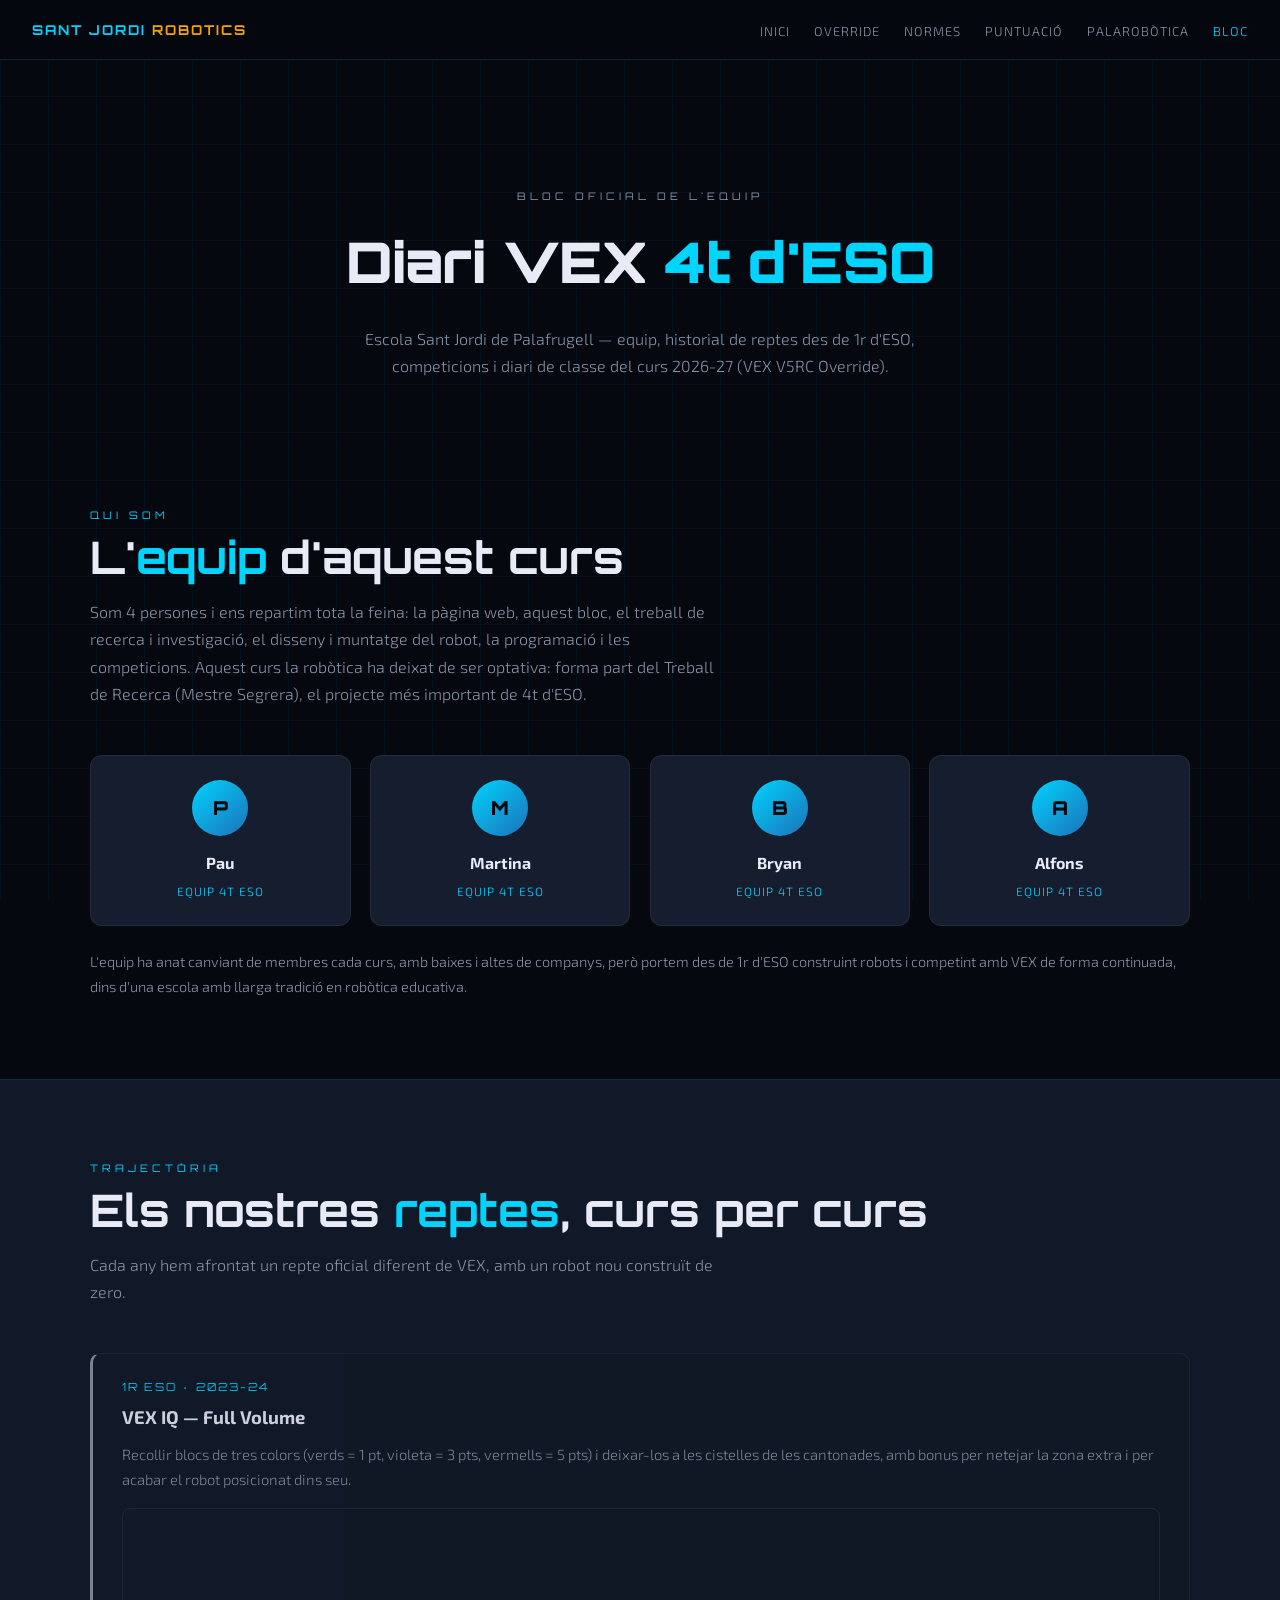
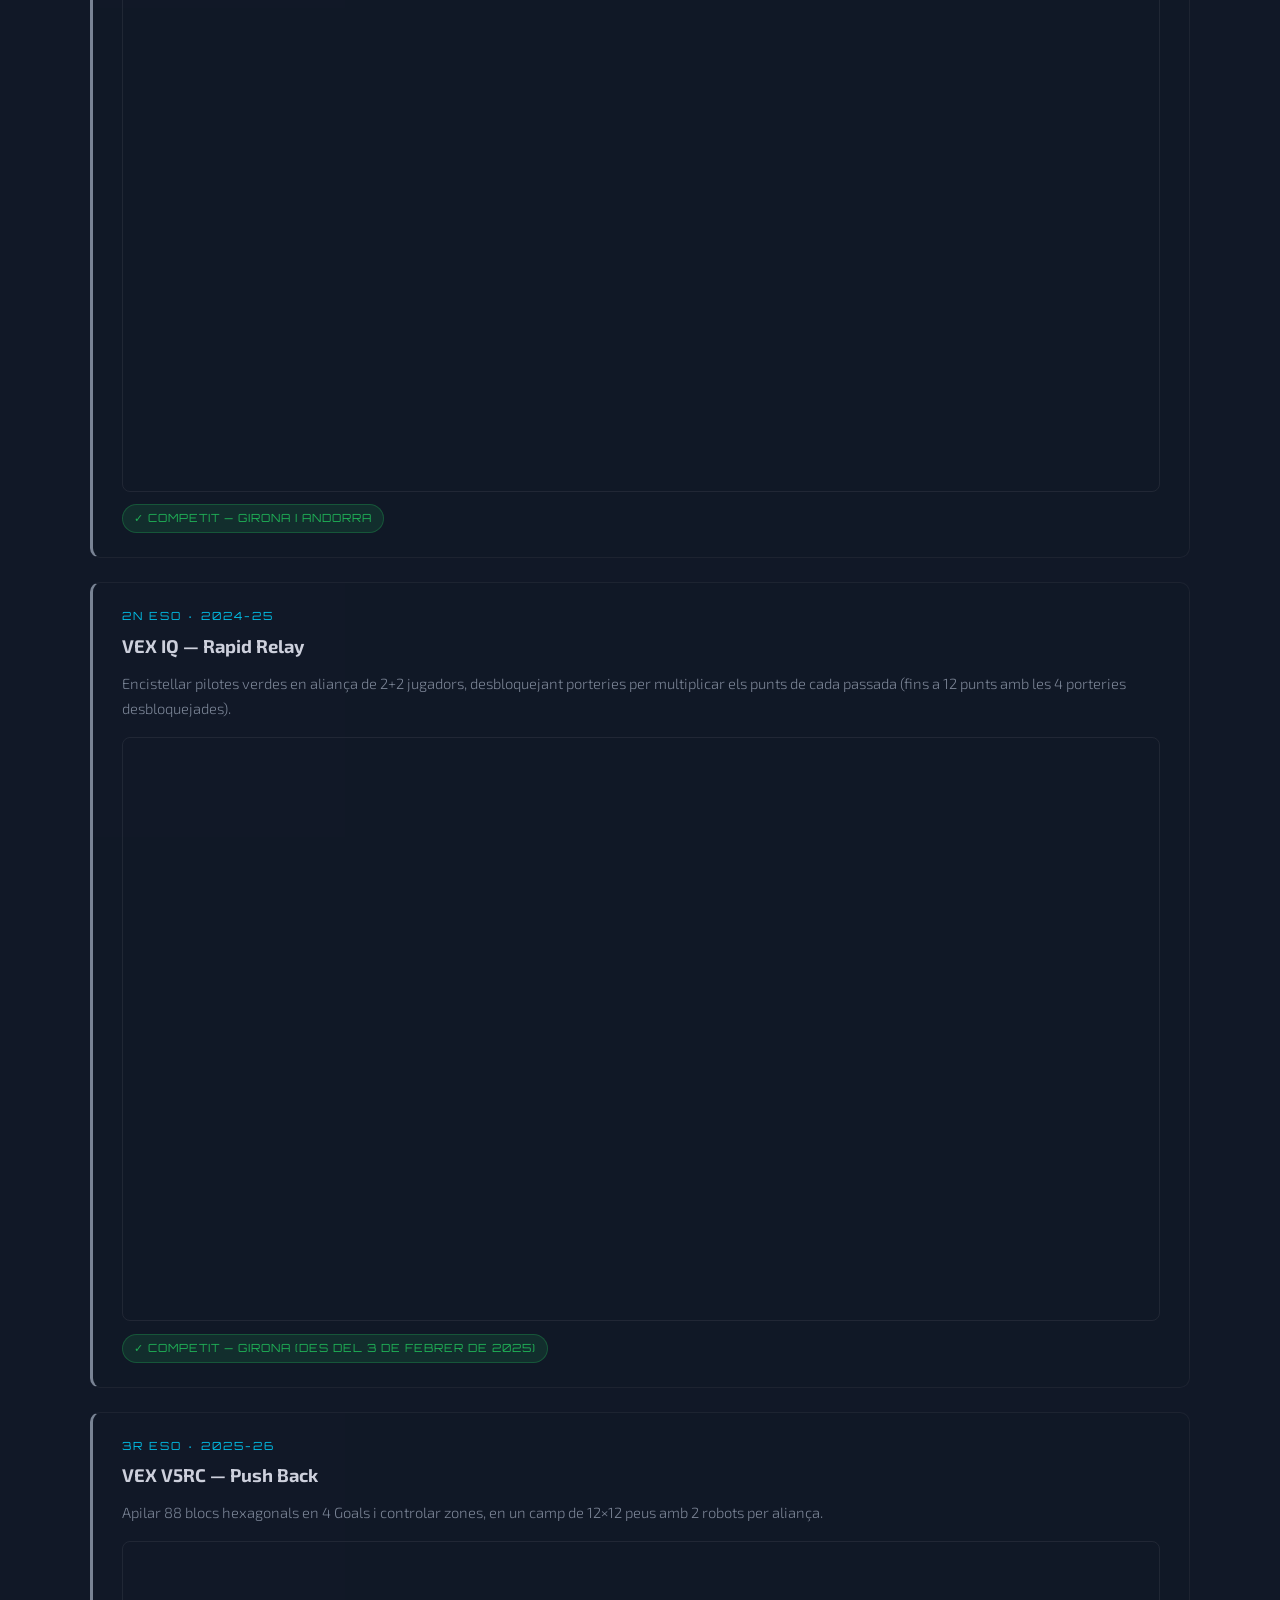
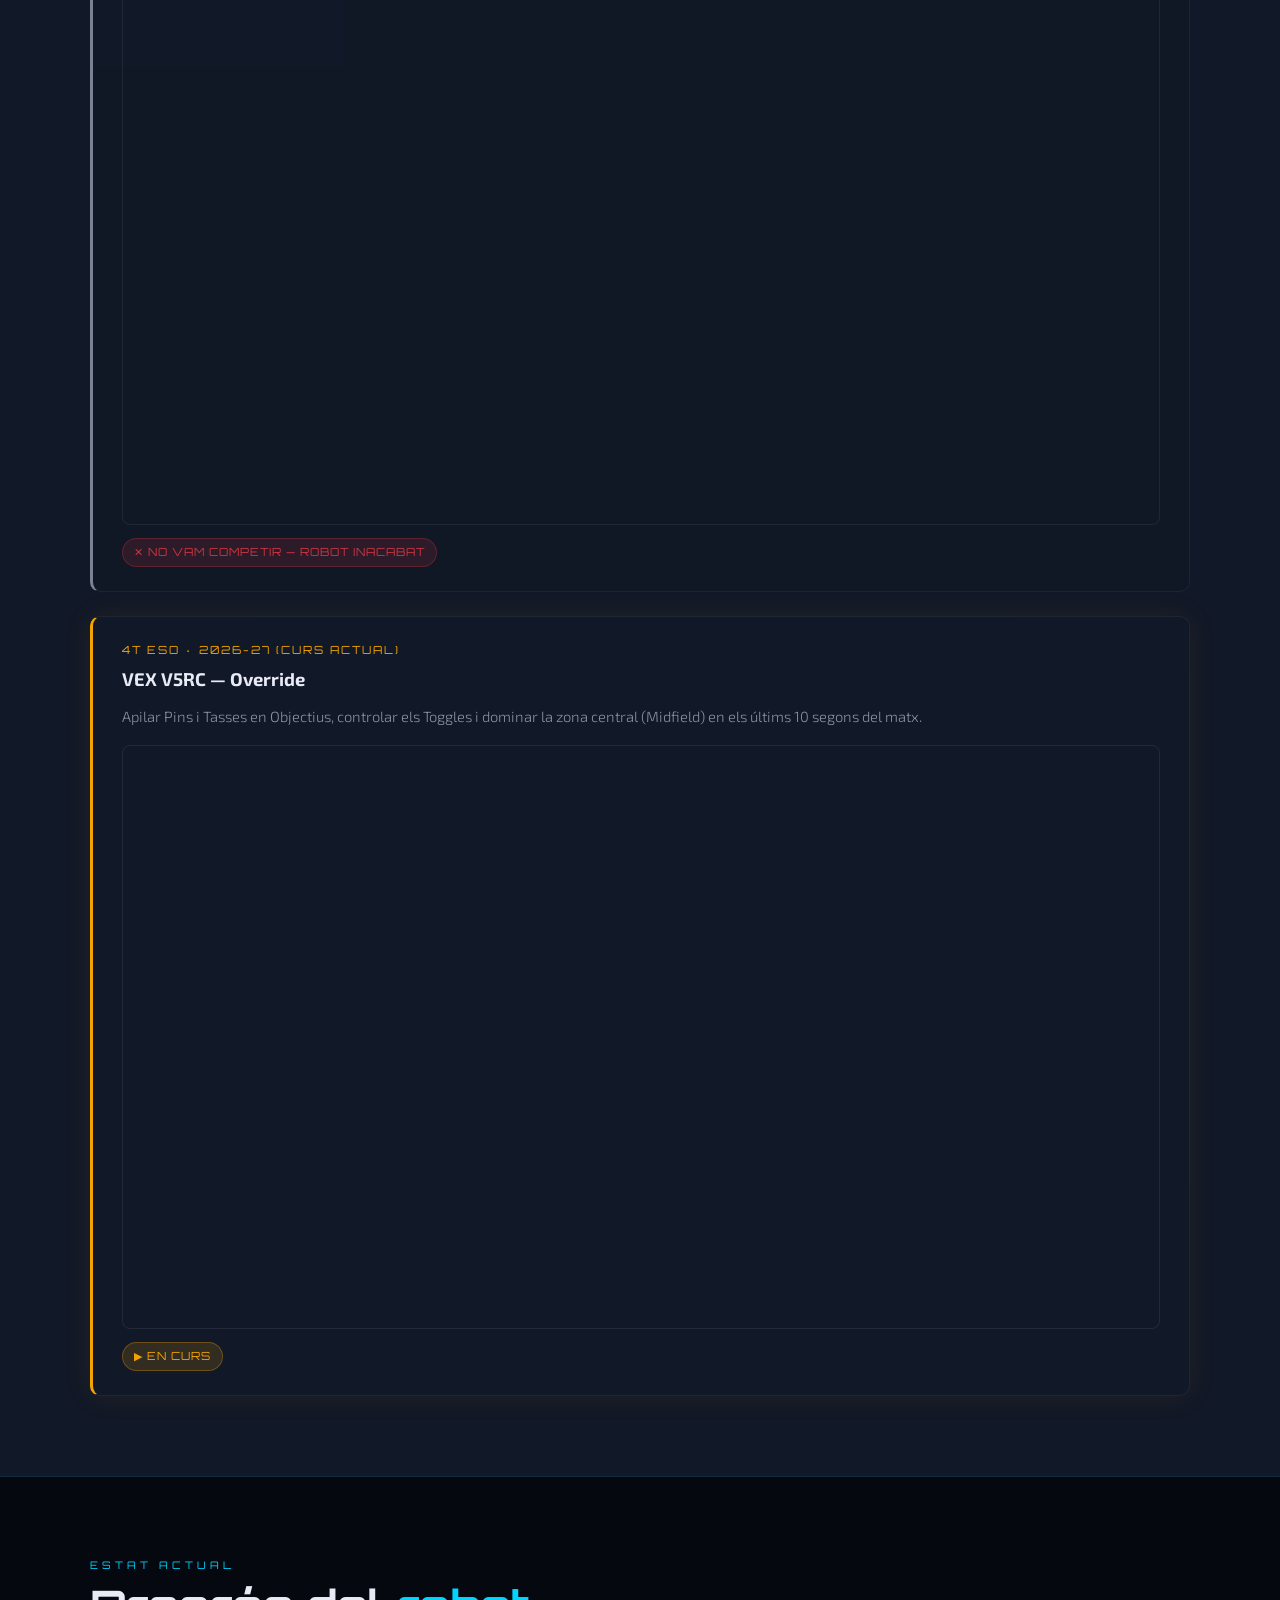
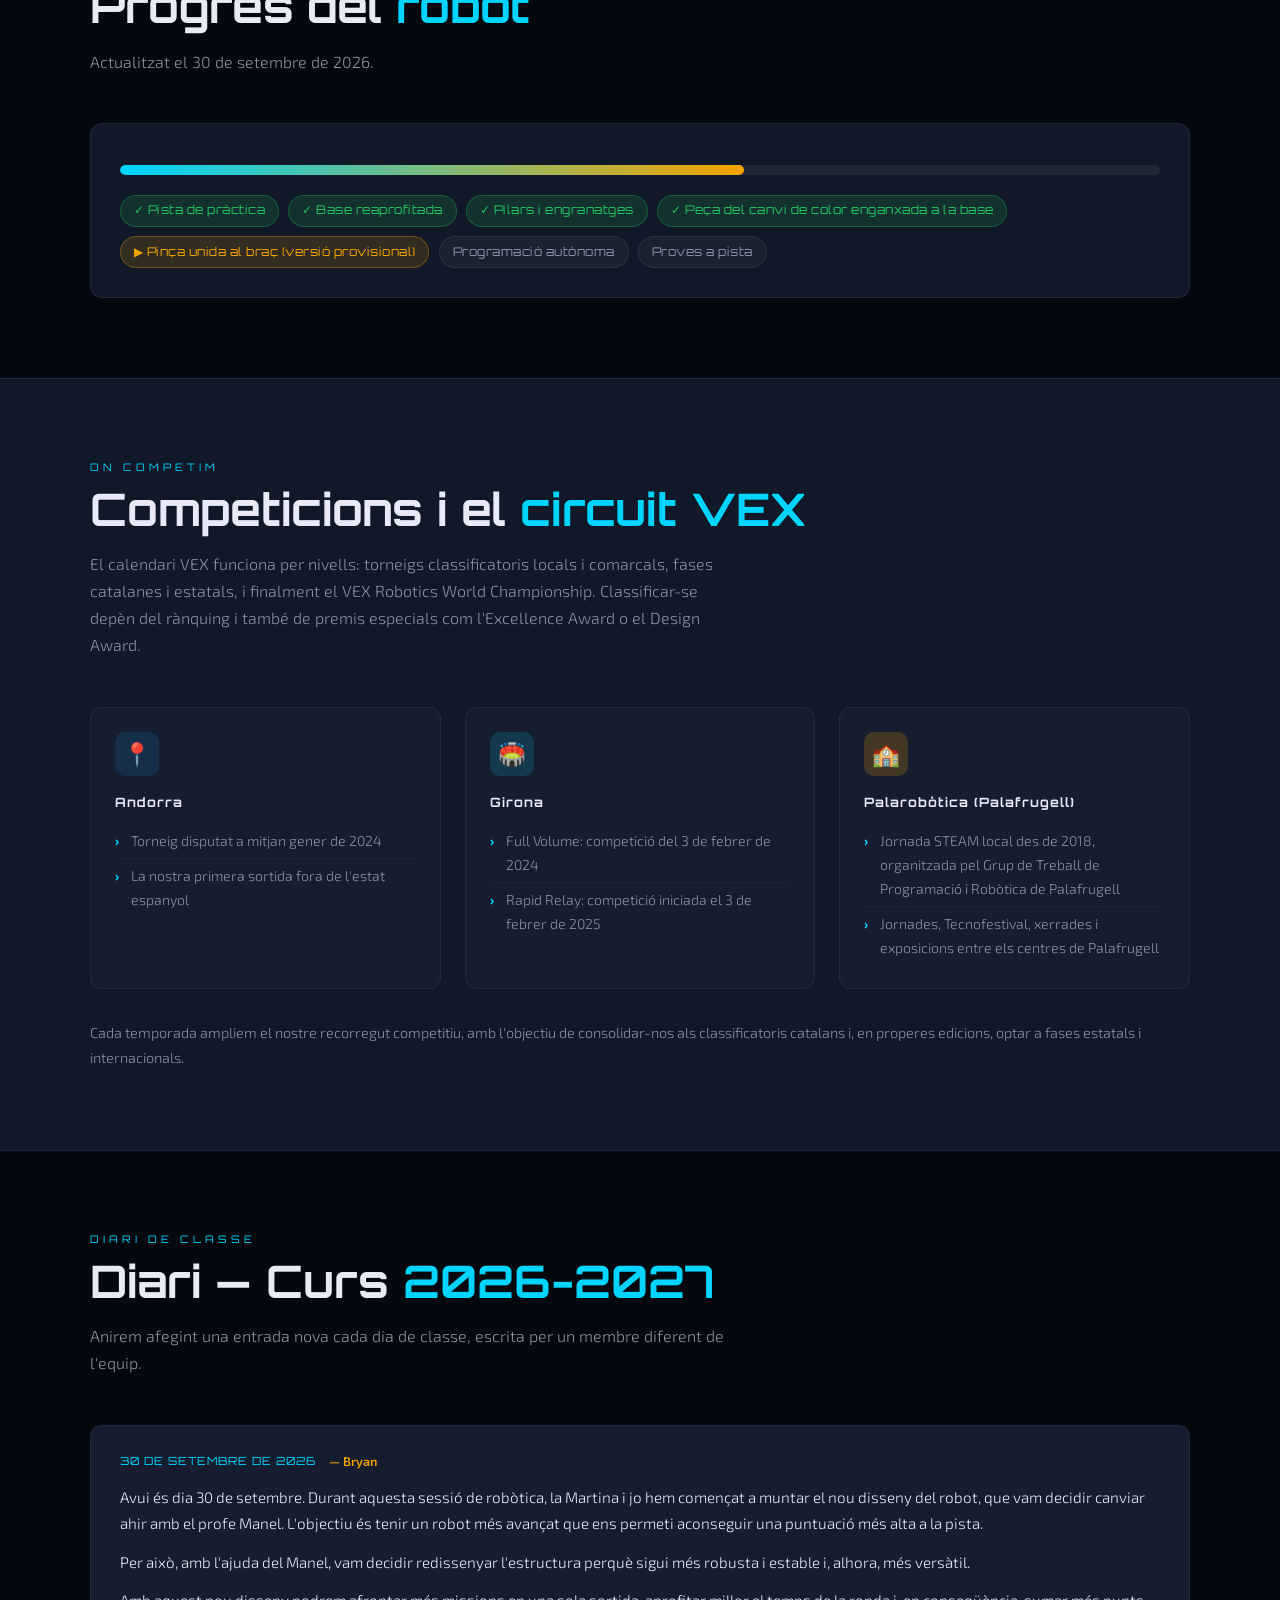
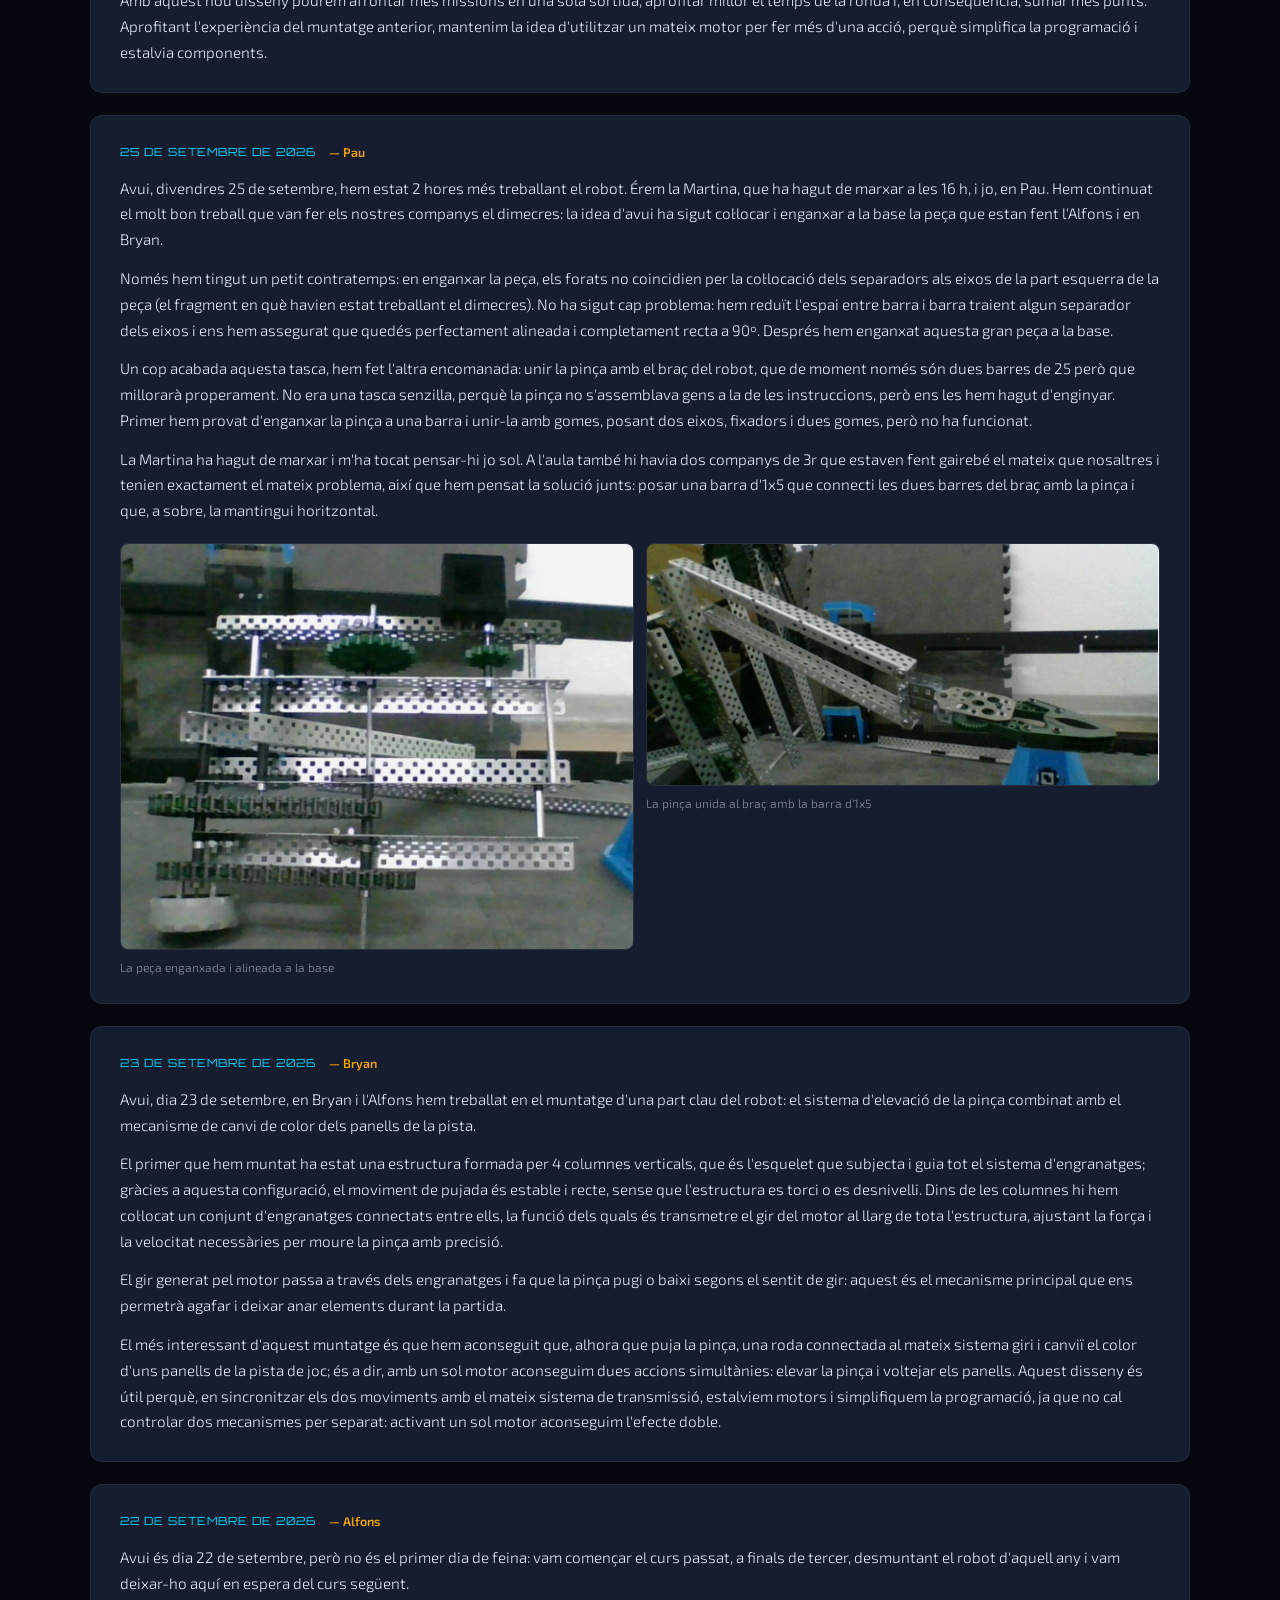
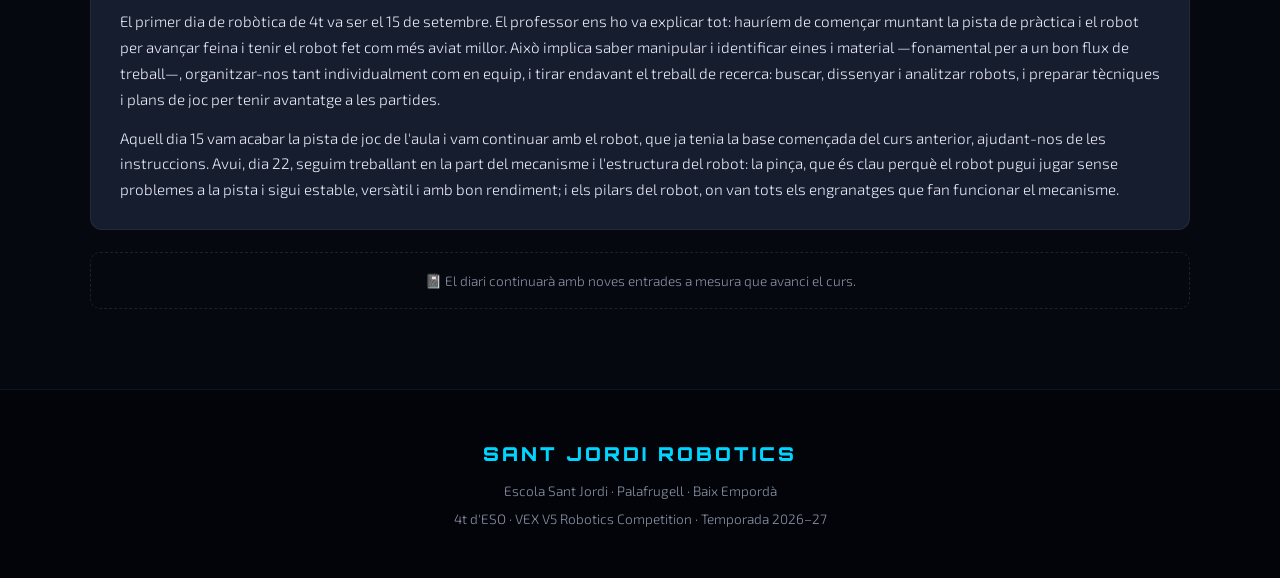
==== commit e9e23950: "Afegeix els videos de YouTube a cada repte de la trajectoria Un embed (youtube-nocookie.com, sense c" ====
--- a/bloc.html
+++ b/bloc.html
@@ -68,6 +68,22 @@
   .year-card.is-current .yr { color: var(--gold); }
   .year-card h3 { font-size: 1.15rem; margin-bottom: .5rem; }
   .year-card p { color: var(--muted); font-size: .92rem; }
+  .year-video {
+    position: relative;
+    width: 100%;
+    aspect-ratio: 16 / 9;
+    margin-top: 1rem;
+    border-radius: 8px;
+    overflow: hidden;
+    border: 1px solid rgba(255,255,255,0.08);
+  }
+  .year-video iframe {
+    position: absolute;
+    inset: 0;
+    width: 100%;
+    height: 100%;
+    border: 0;
+  }
   .year-status {
     display:inline-block; margin-top:.8rem;
     font-size:.7rem; letter-spacing:1px; text-transform:uppercase;
@@ -171,6 +187,9 @@
         <div class="yr">1r ESO · 2023-24</div>
         <h3>VEX IQ — Full Volume</h3>
         <p>Recollir blocs de tres colors (verds = 1 pt, violeta = 3 pts, vermells = 5 pts) i deixar-los a les cistelles de les cantonades, amb bonus per netejar la zona extra i per acabar el robot posicionat dins seu.</p>
+        <div class="year-video">
+          <iframe src="https://www.youtube-nocookie.com/embed/100tfTCiVmc" title="VEX IQ Full Volume" loading="lazy" allow="accelerometer; autoplay; clipboard-write; encrypted-media; gyroscope; picture-in-picture" allowfullscreen></iframe>
+        </div>
         <span class="year-status status-ok">✓ Competit — Girona i Andorra</span>
       </div>
 
@@ -178,6 +197,9 @@
         <div class="yr">2n ESO · 2024-25</div>
         <h3>VEX IQ — Rapid Relay</h3>
         <p>Encistellar pilotes verdes en aliança de 2+2 jugadors, desbloquejant porteries per multiplicar els punts de cada passada (fins a 12 punts amb les 4 porteries desbloquejades).</p>
+        <div class="year-video">
+          <iframe src="https://www.youtube-nocookie.com/embed/aa0B7kNHpg8" title="VEX IQ Rapid Relay" loading="lazy" allow="accelerometer; autoplay; clipboard-write; encrypted-media; gyroscope; picture-in-picture" allowfullscreen></iframe>
+        </div>
         <span class="year-status status-ok">✓ Competit — Girona (des del 3 de febrer de 2025)</span>
       </div>
 
@@ -185,6 +207,9 @@
         <div class="yr">3r ESO · 2025-26</div>
         <h3>VEX V5RC — Push Back</h3>
         <p>Apilar 88 blocs hexagonals en 4 Goals i controlar zones, en un camp de 12×12 peus amb 2 robots per aliança.</p>
+        <div class="year-video">
+          <iframe src="https://www.youtube-nocookie.com/embed/ocmONiVun9M" title="VEX V5RC Push Back" loading="lazy" allow="accelerometer; autoplay; clipboard-write; encrypted-media; gyroscope; picture-in-picture" allowfullscreen></iframe>
+        </div>
         <span class="year-status status-no">✕ No vam competir — robot inacabat</span>
       </div>
 
@@ -192,6 +217,9 @@
         <div class="yr">4t ESO · 2026-27 (curs actual)</div>
         <h3>VEX V5RC — Override</h3>
         <p>Apilar Pins i Tasses en Objectius, controlar els Toggles i dominar la zona central (Midfield) en els últims 10 segons del matx.</p>
+        <div class="year-video">
+          <iframe src="https://www.youtube-nocookie.com/embed/68NxYIAzbkY" title="VEX V5RC Override" loading="lazy" allow="accelerometer; autoplay; clipboard-write; encrypted-media; gyroscope; picture-in-picture" allowfullscreen></iframe>
+        </div>
         <span class="year-status status-now">▶ En curs</span>
       </div>
 
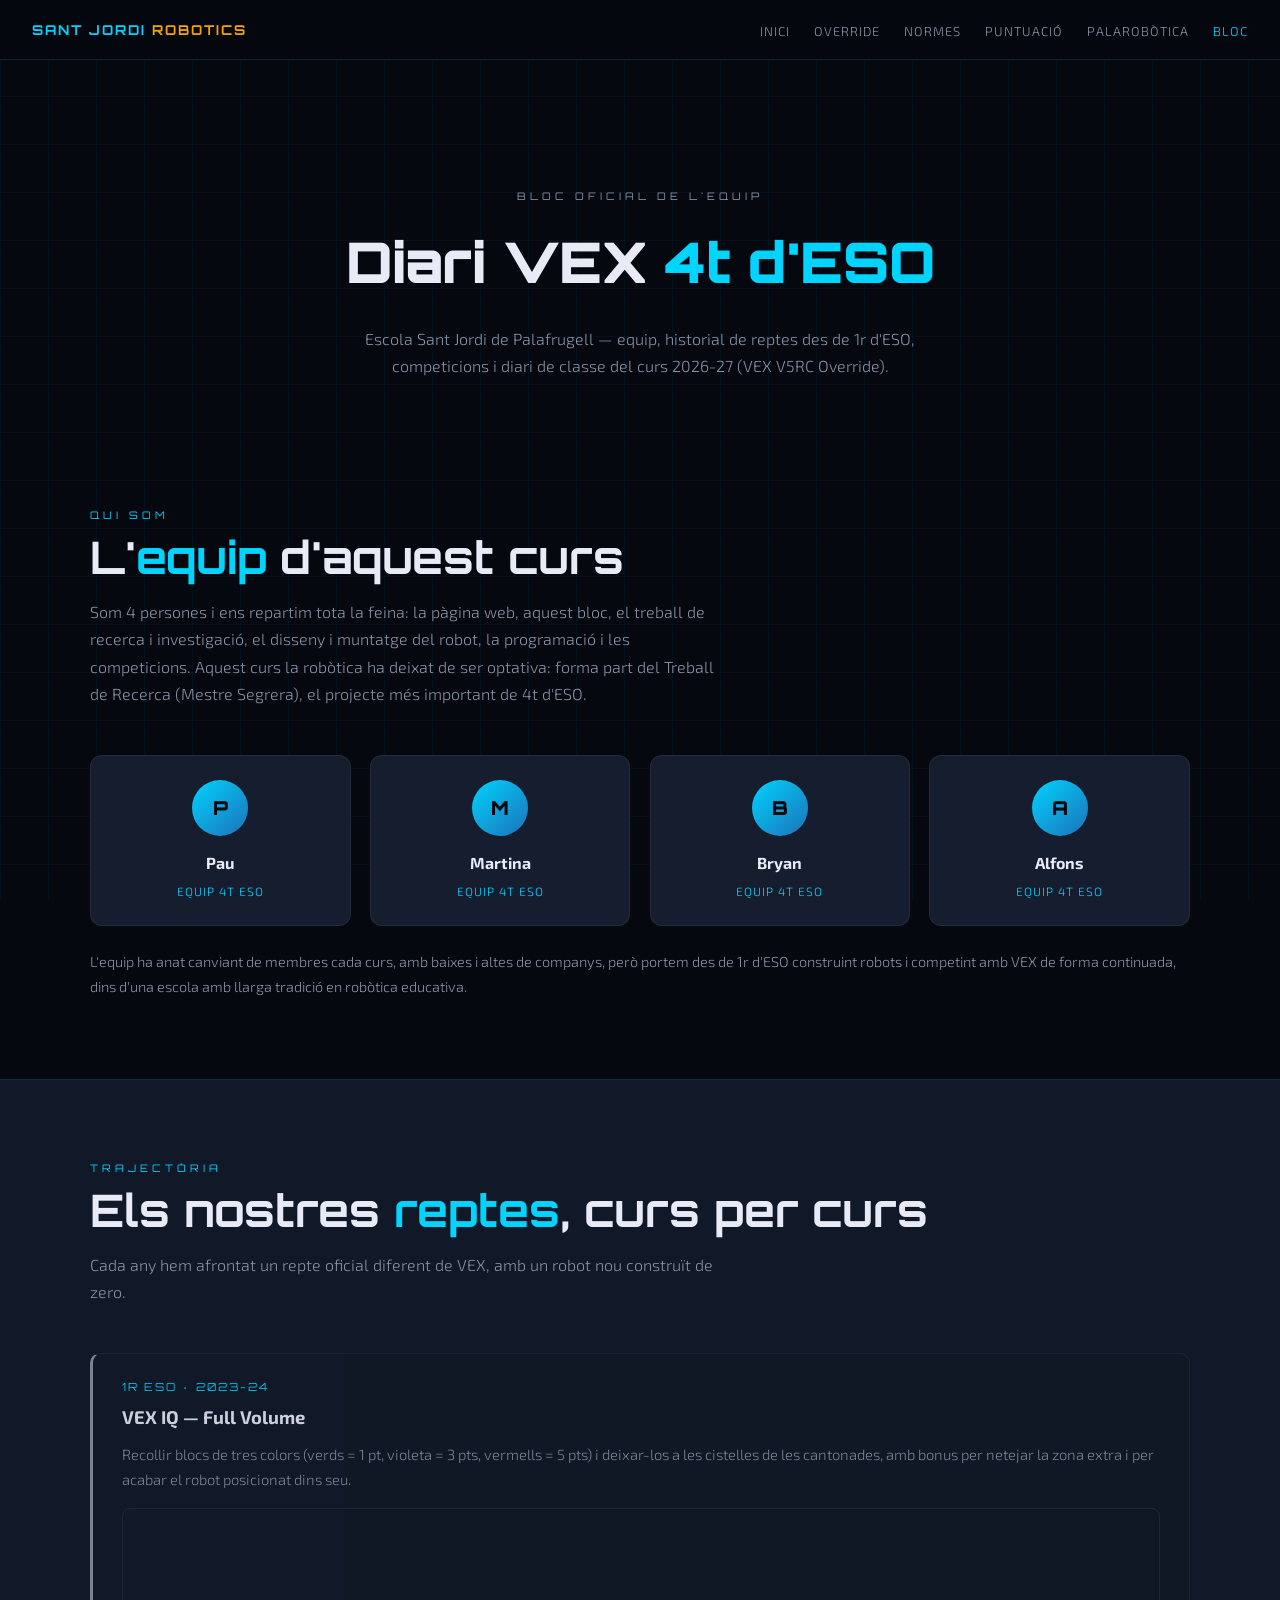
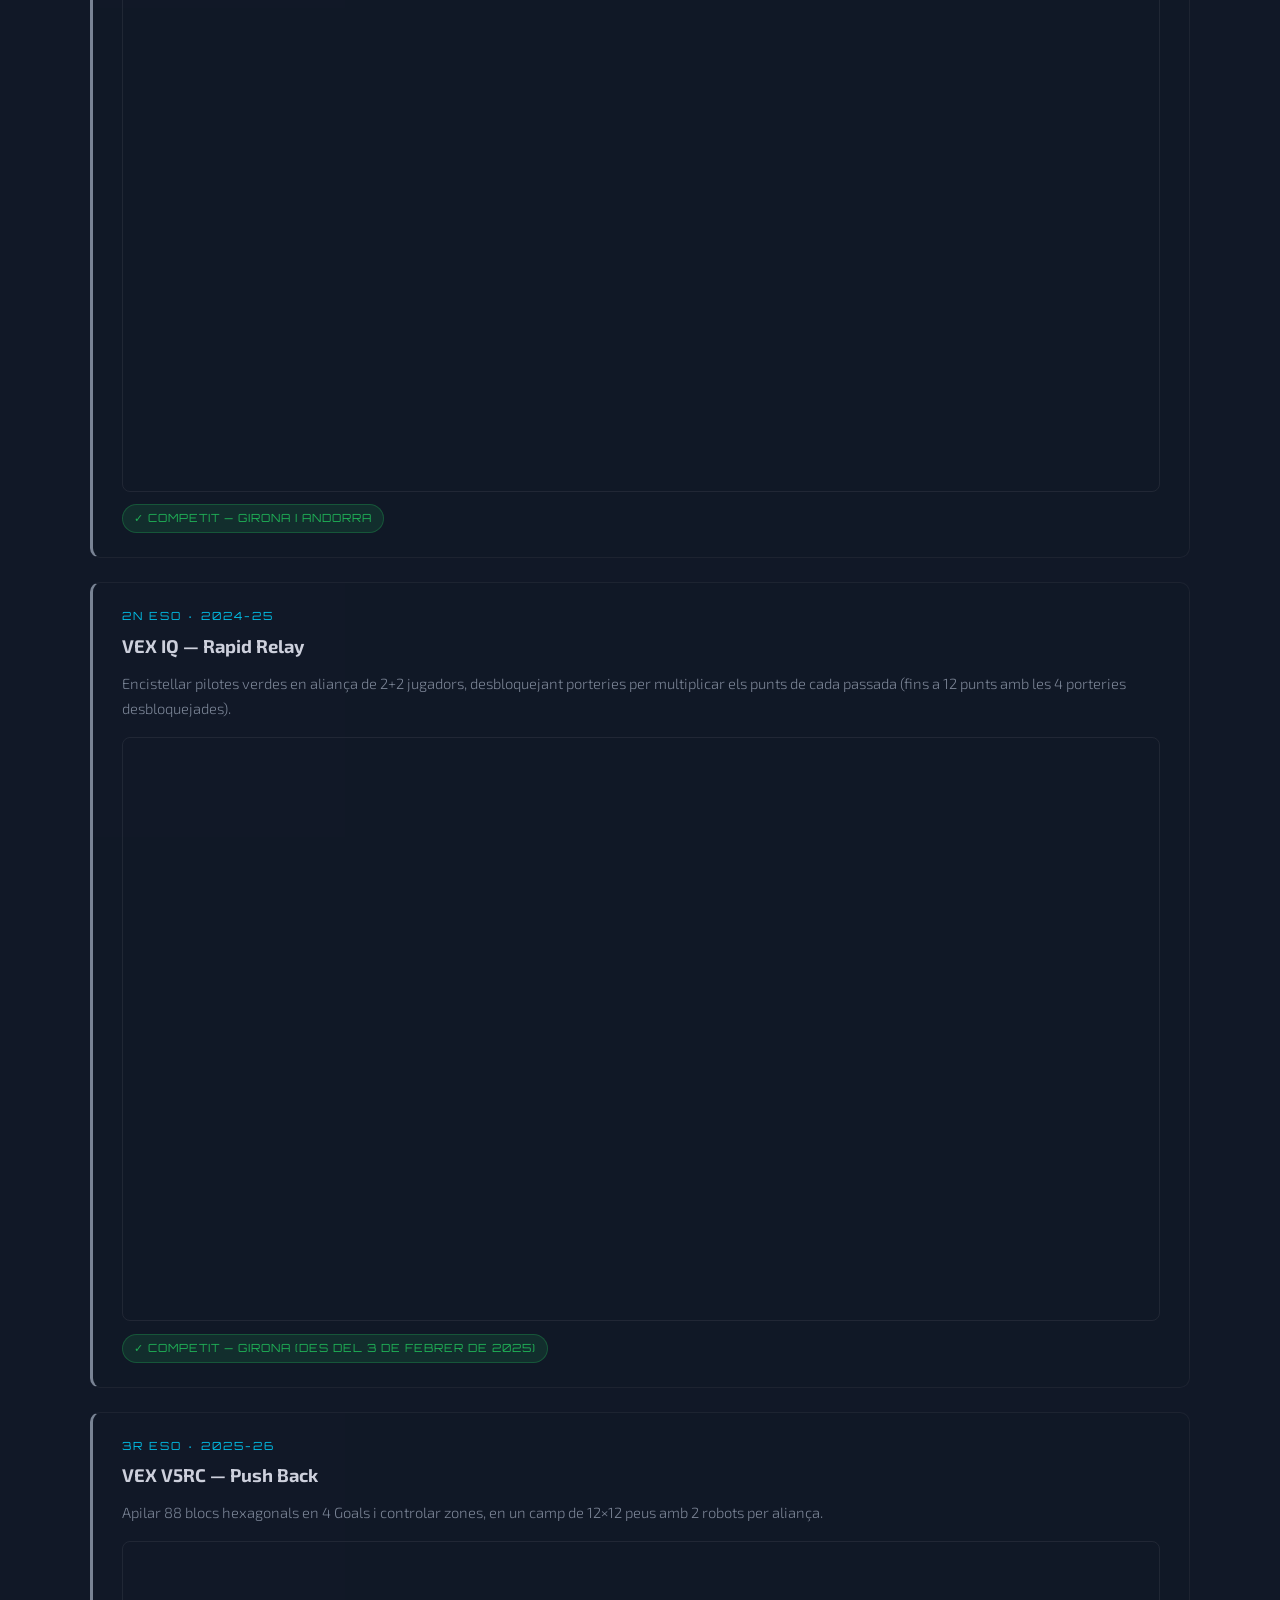
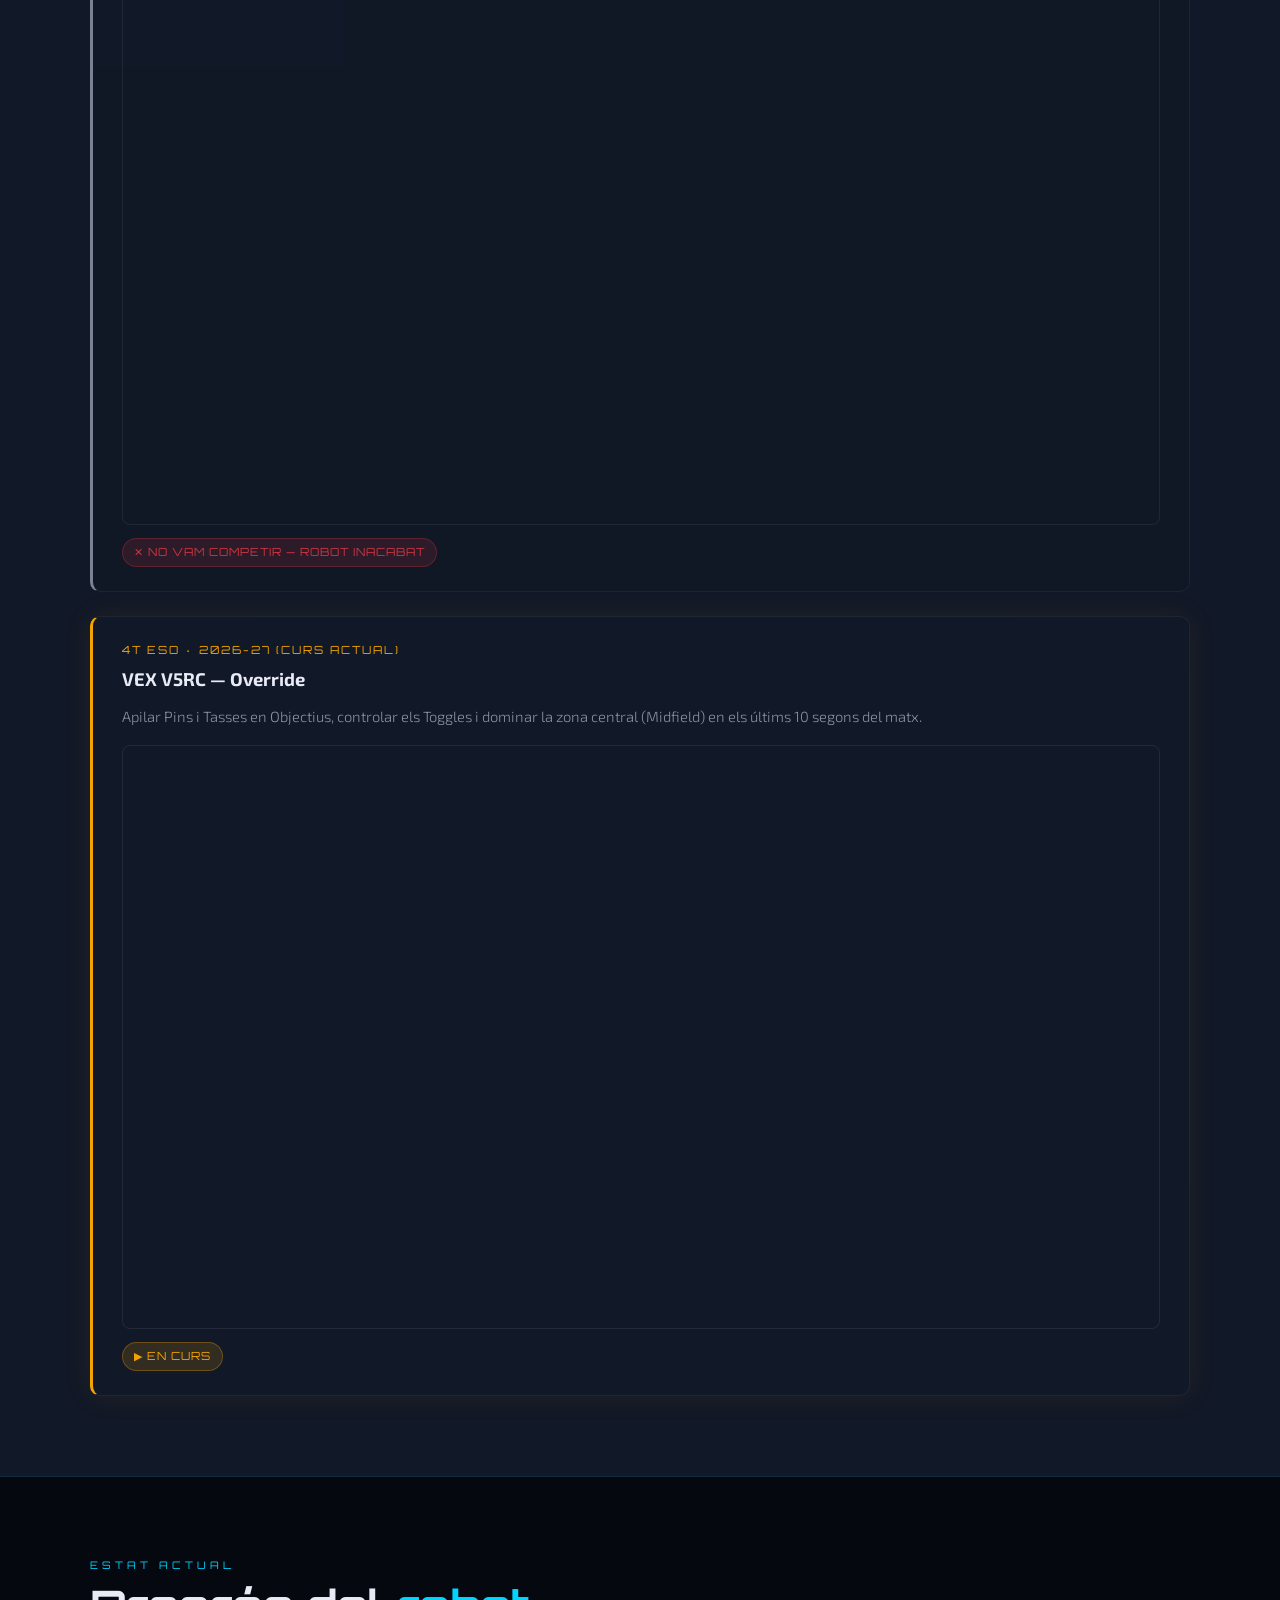
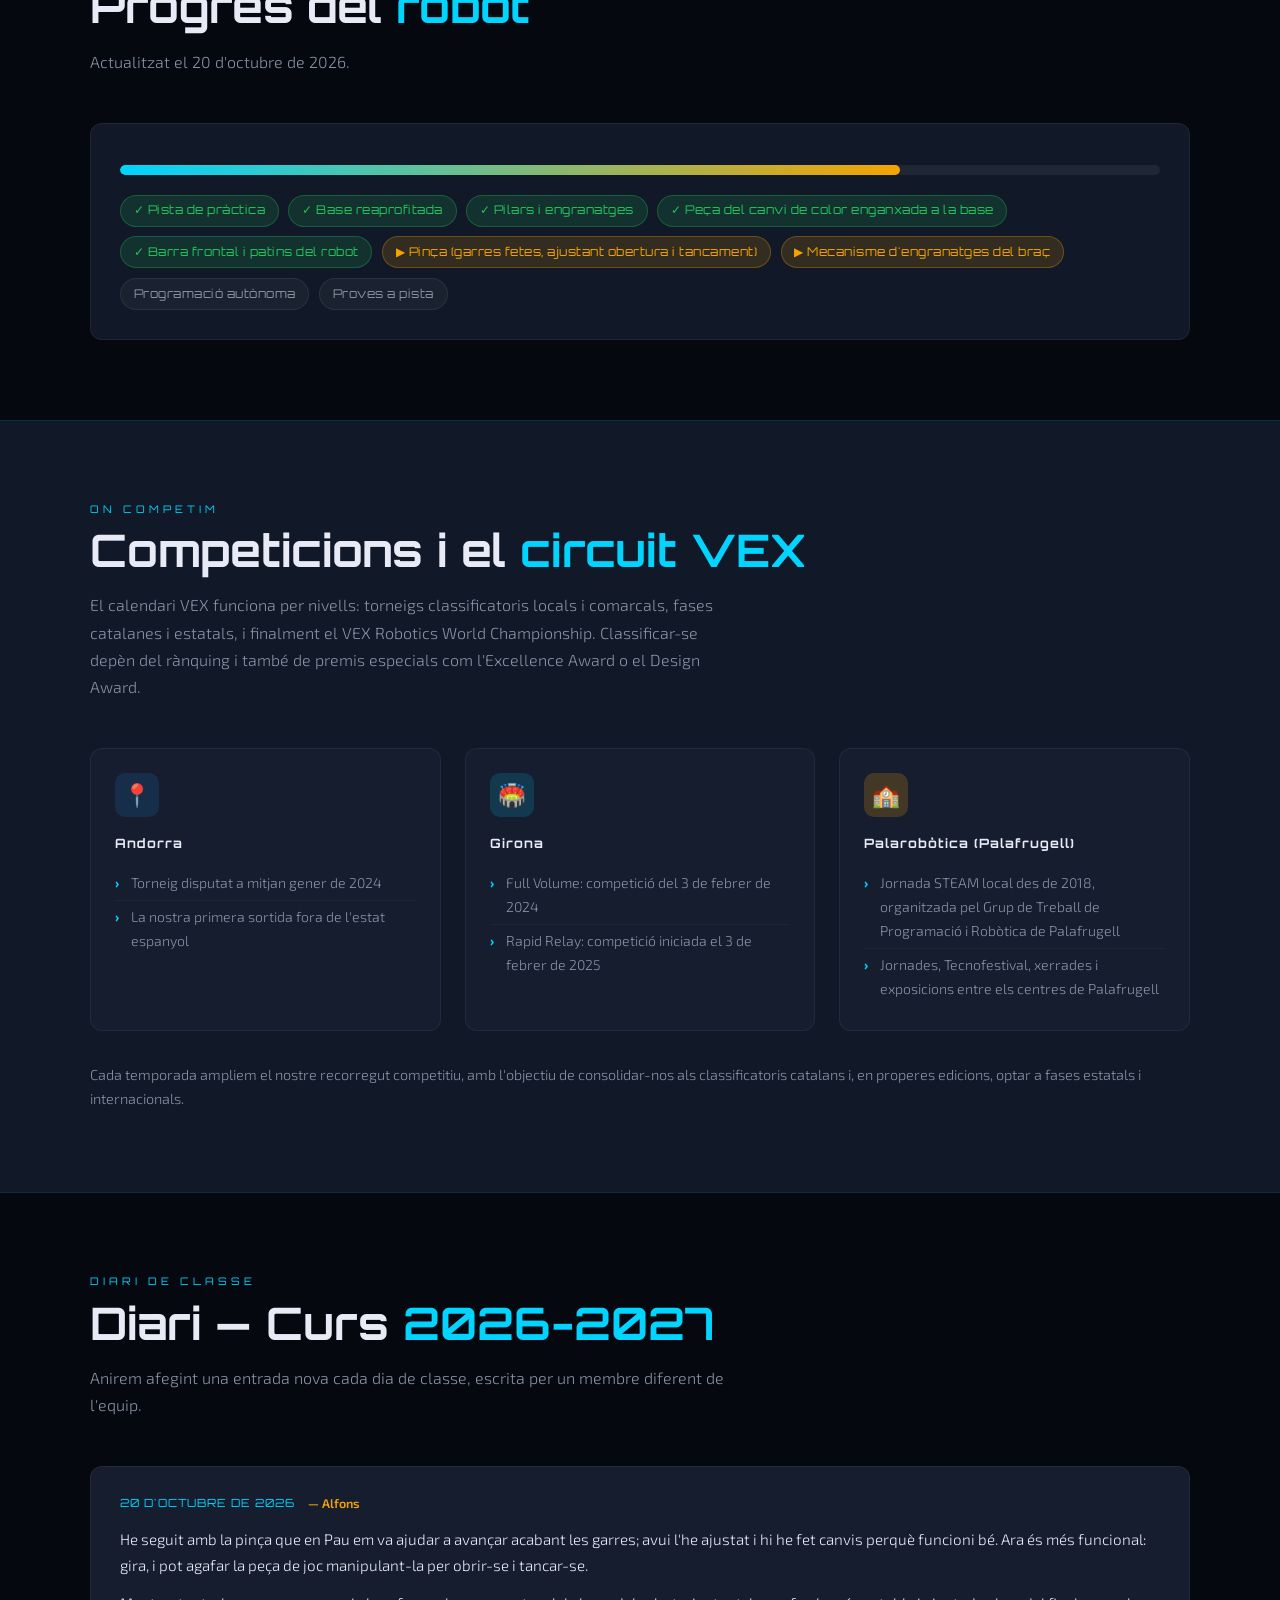
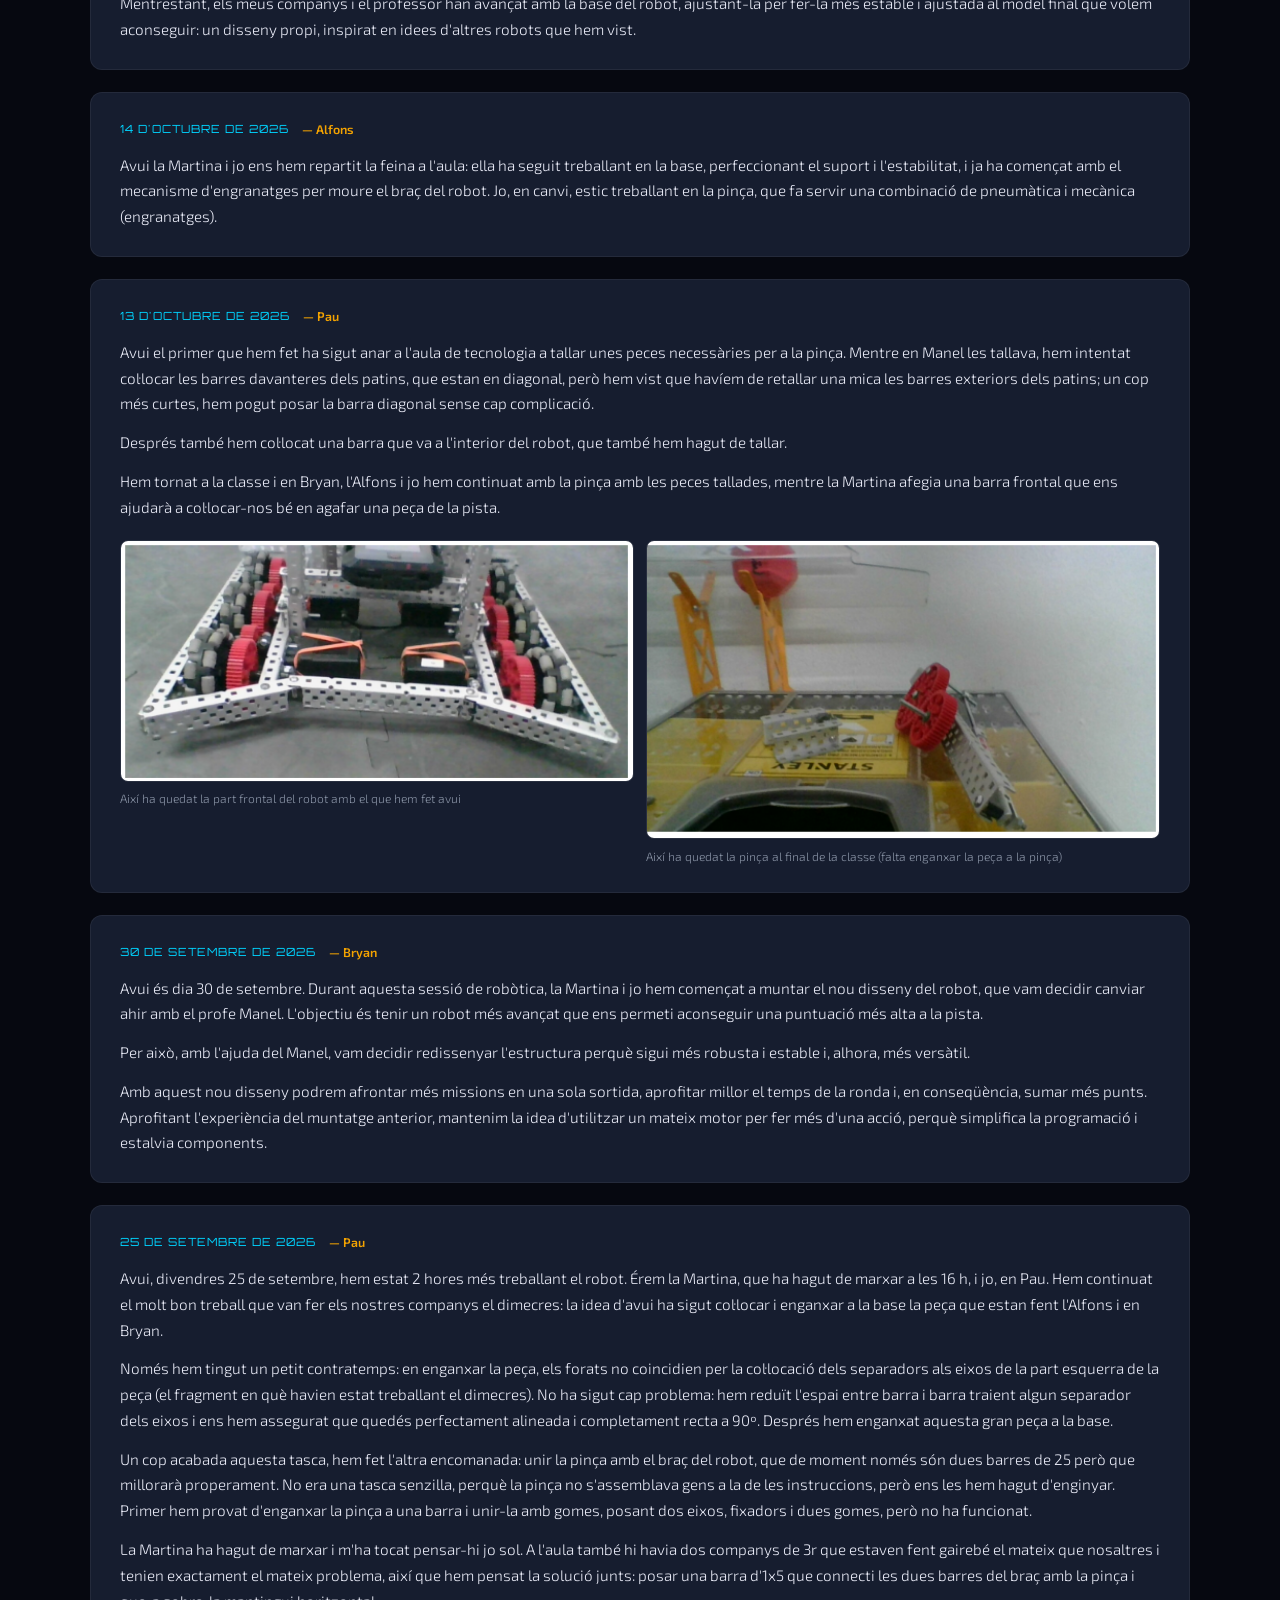
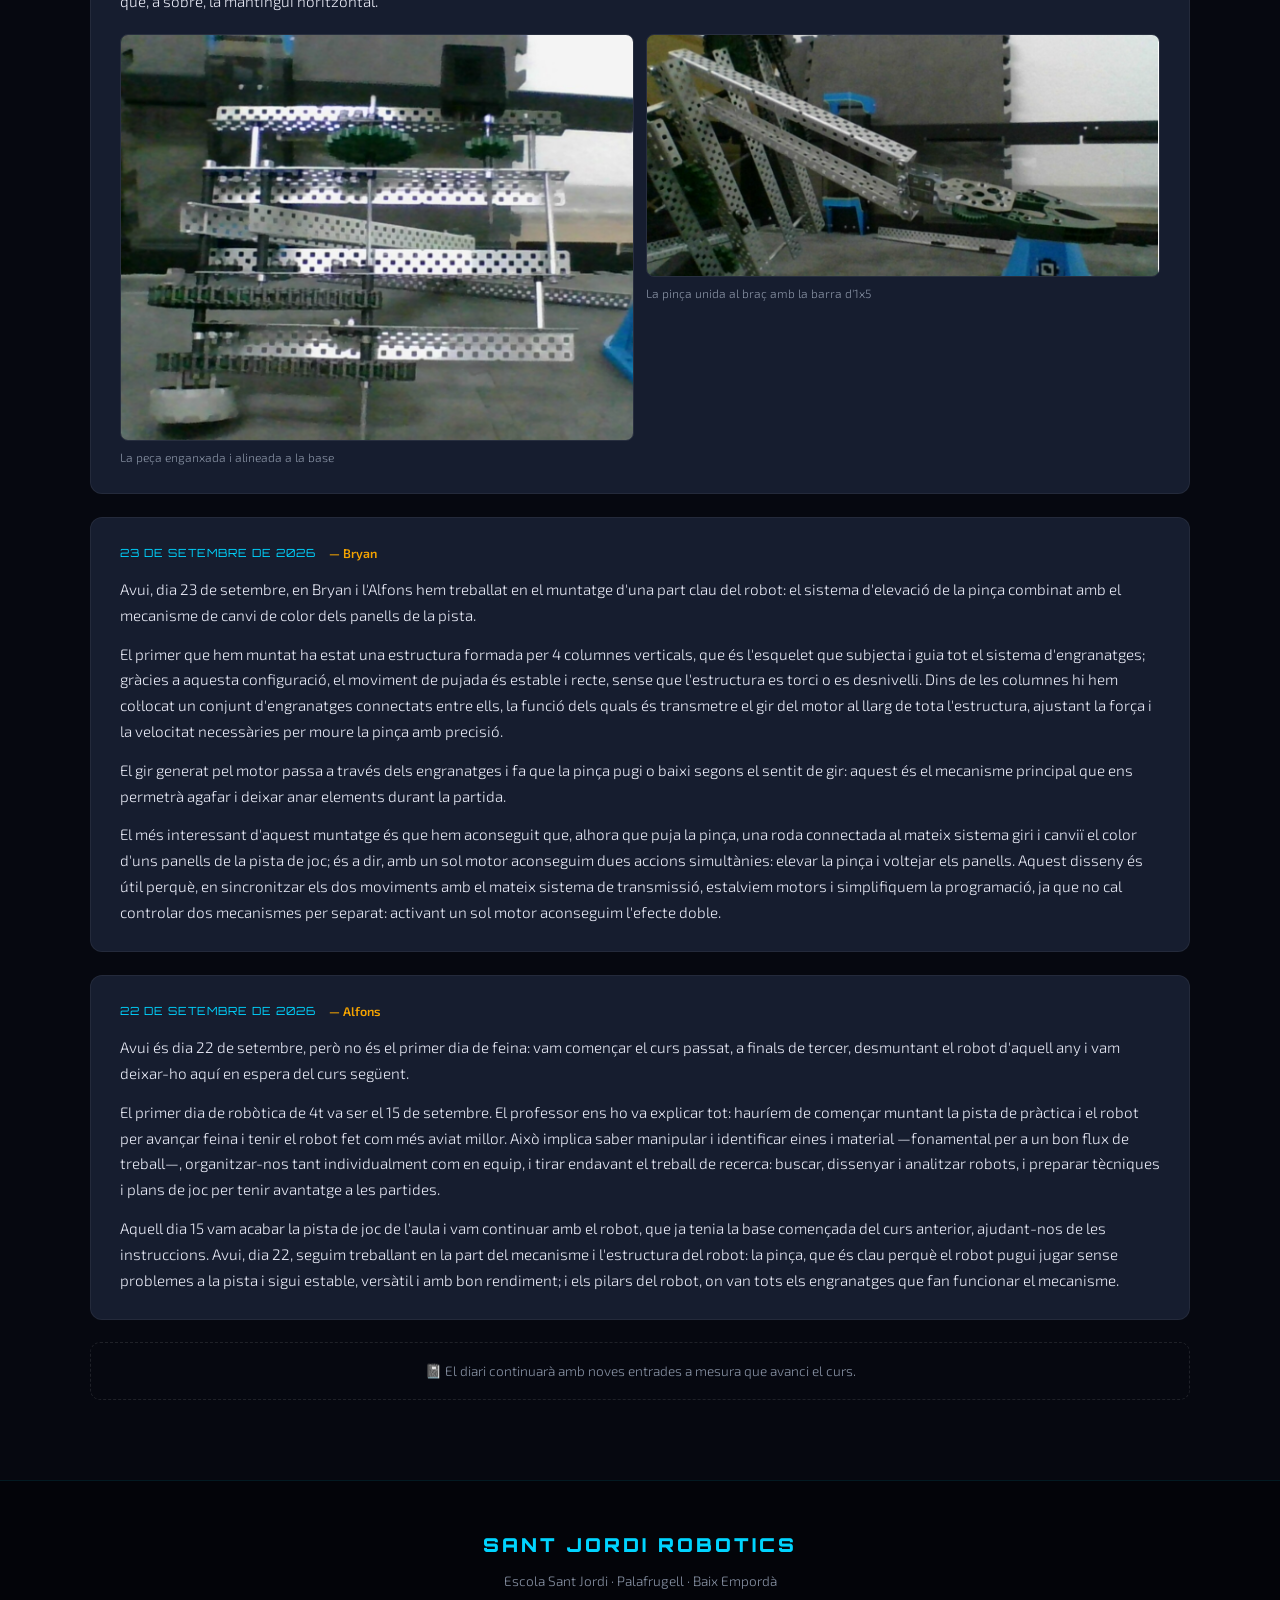
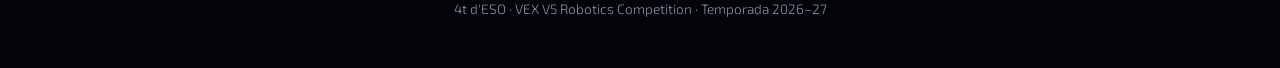
==== commit 4d2c34ca: "Afegeix les entrades del diari del 13, 14 i 20 d'octubre - 13/10 (Pau): tall de peces per a la pinca" ====
--- a/bloc.html
+++ b/bloc.html
@@ -232,16 +232,18 @@
   <div class="container">
     <p class="section-label">Estat actual</p>
     <h2 class="section-title">Progrés del <span>robot</span></h2>
-    <p class="section-desc">Actualitzat el 30 de setembre de 2026.</p>
+    <p class="section-desc">Actualitzat el 20 d'octubre de 2026.</p>
 
     <div class="progress-wrap fade-in">
-      <div class="progress-bar-track"><div class="progress-bar-fill" style="width:60%;"></div></div>
+      <div class="progress-bar-track"><div class="progress-bar-fill" style="width:75%;"></div></div>
       <div class="progress-steps">
         <span class="progress-step step-done">✓ Pista de pràctica</span>
         <span class="progress-step step-done">✓ Base reaprofitada</span>
         <span class="progress-step step-done">✓ Pilars i engranatges</span>
         <span class="progress-step step-done">✓ Peça del canvi de color enganxada a la base</span>
-        <span class="progress-step step-active">▶ Pinça unida al braç (versió provisional)</span>
+        <span class="progress-step step-done">✓ Barra frontal i patins del robot</span>
+        <span class="progress-step step-active">▶ Pinça (garres fetes, ajustant obertura i tancament)</span>
+        <span class="progress-step step-active">▶ Mecanisme d'engranatges del braç</span>
         <span class="progress-step step-todo">Programació autònoma</span>
         <span class="progress-step step-todo">Proves a pista</span>
       </div>
@@ -284,6 +286,43 @@
     <p class="section-label">Diari de classe</p>
     <h2 class="section-title">Diari — Curs <span>2026-2027</span></h2>
     <p class="section-desc">Anirem afegint una entrada nova cada dia de classe, escrita per un membre diferent de l'equip.</p>
+
+    <div class="diary-entry fade-in">
+      <div class="de-meta">
+        <span class="de-date">20 d'octubre de 2026</span>
+        <span class="de-author">— Alfons</span>
+      </div>
+      <p>He seguit amb la pinça que en Pau em va ajudar a avançar acabant les garres; avui l'he ajustat i hi he fet canvis perquè funcioni bé. Ara és més funcional: gira, i pot agafar la peça de joc manipulant-la per obrir-se i tancar-se.</p>
+      <p>Mentrestant, els meus companys i el professor han avançat amb la base del robot, ajustant-la per fer-la més estable i ajustada al model final que volem aconseguir: un disseny propi, inspirat en idees d'altres robots que hem vist.</p>
+    </div>
+
+    <div class="diary-entry fade-in">
+      <div class="de-meta">
+        <span class="de-date">14 d'octubre de 2026</span>
+        <span class="de-author">— Alfons</span>
+      </div>
+      <p>Avui la Martina i jo ens hem repartit la feina a l'aula: ella ha seguit treballant en la base, perfeccionant el suport i l'estabilitat, i ja ha començat amb el mecanisme d'engranatges per moure el braç del robot. Jo, en canvi, estic treballant en la pinça, que fa servir una combinació de pneumàtica i mecànica (engranatges).</p>
+    </div>
+
+    <div class="diary-entry fade-in">
+      <div class="de-meta">
+        <span class="de-date">13 d'octubre de 2026</span>
+        <span class="de-author">— Pau</span>
+      </div>
+      <p>Avui el primer que hem fet ha sigut anar a l'aula de tecnologia a tallar unes peces necessàries per a la pinça. Mentre en Manel les tallava, hem intentat col·locar les barres davanteres dels patins, que estan en diagonal, però hem vist que havíem de retallar una mica les barres exteriors dels patins; un cop més curtes, hem pogut posar la barra diagonal sense cap complicació.</p>
+      <p>Després també hem col·locat una barra que va a l'interior del robot, que també hem hagut de tallar.</p>
+      <p>Hem tornat a la classe i en Bryan, l'Alfons i jo hem continuat amb la pinça amb les peces tallades, mentre la Martina afegia una barra frontal que ens ajudarà a col·locar-nos bé en agafar una peça de la pista.</p>
+      <div class="diary-photos">
+        <figure>
+          <img src="img/diari/2026-10-13-frontal.png" alt="Part frontal del robot amb la barra diagonal dels patins ja col·locada">
+          <figcaption>Així ha quedat la part frontal del robot amb el que hem fet avui</figcaption>
+        </figure>
+        <figure>
+          <img src="img/diari/2026-10-13-pinca.png" alt="Pinça del robot encara sense enganxar a la base, al final de la classe">
+          <figcaption>Així ha quedat la pinça al final de la classe (falta enganxar la peça a la pinça)</figcaption>
+        </figure>
+      </div>
+    </div>
 
     <div class="diary-entry fade-in">
       <div class="de-meta">
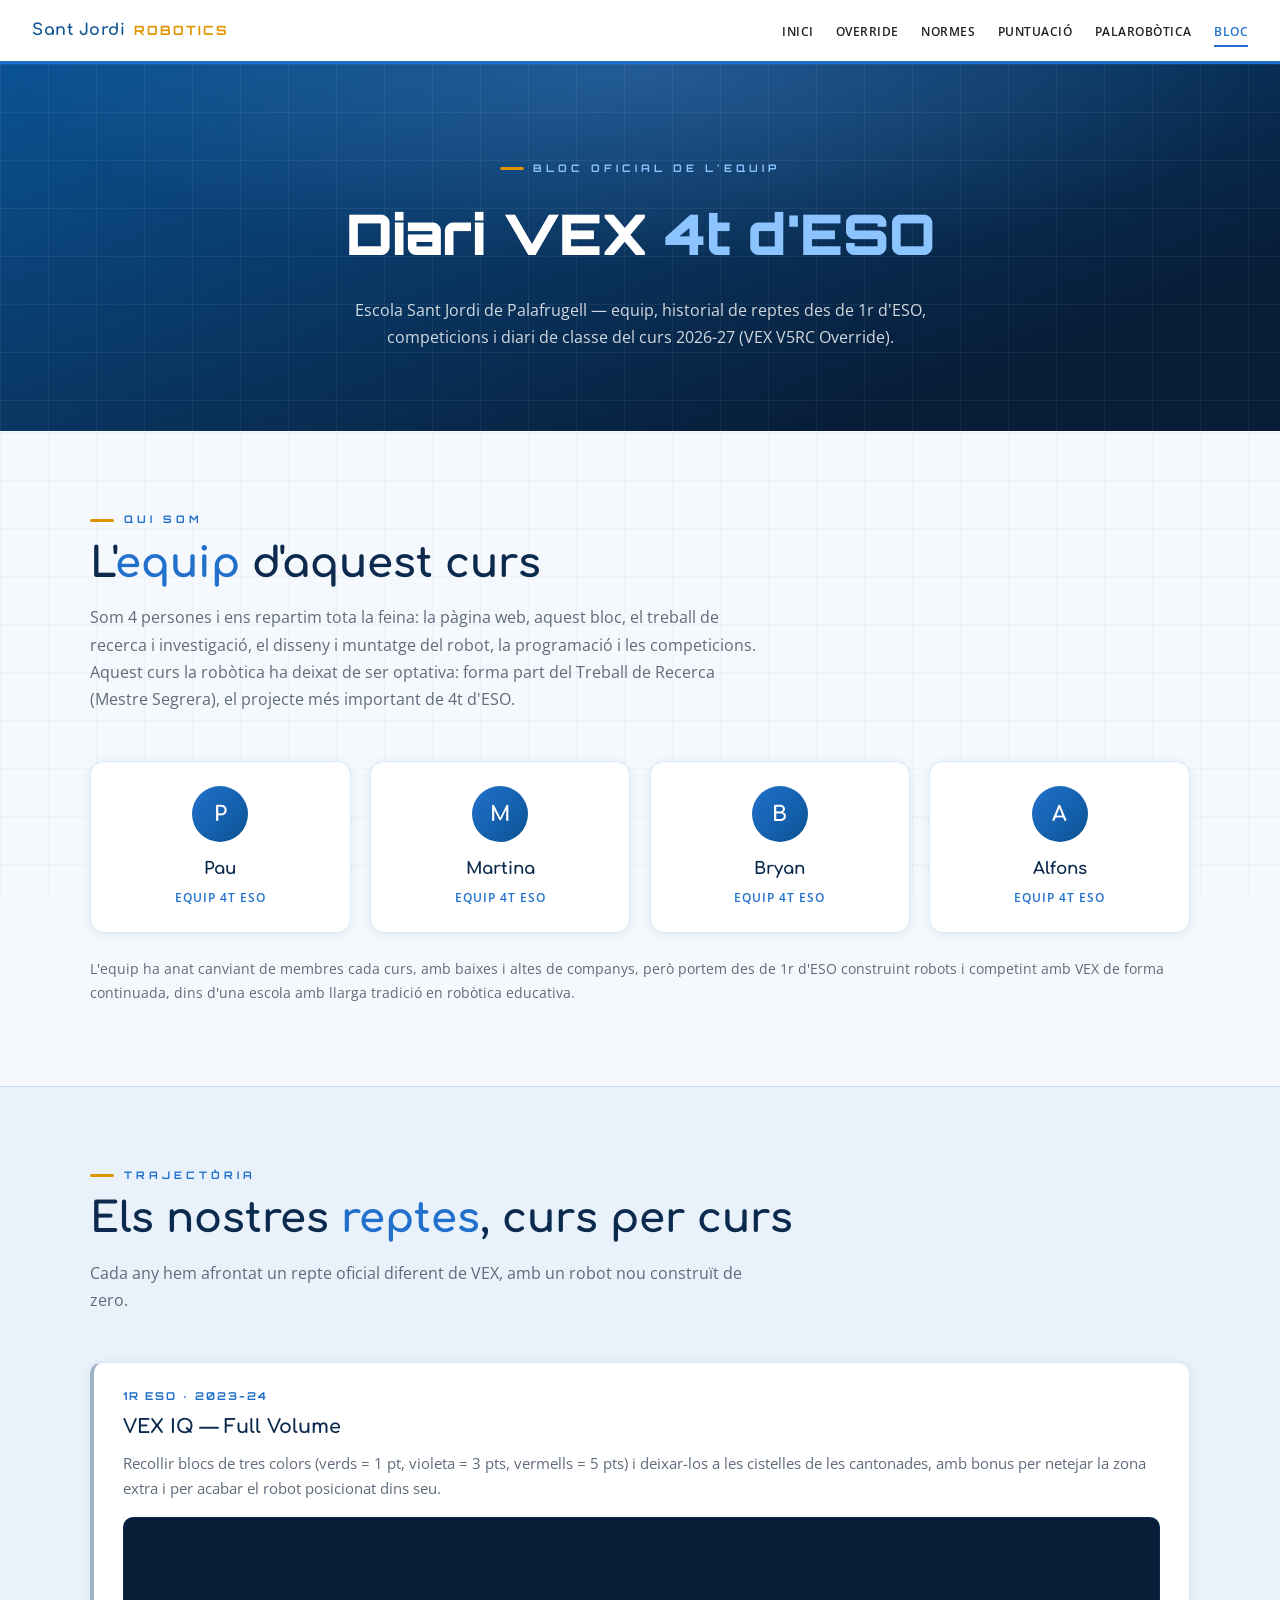
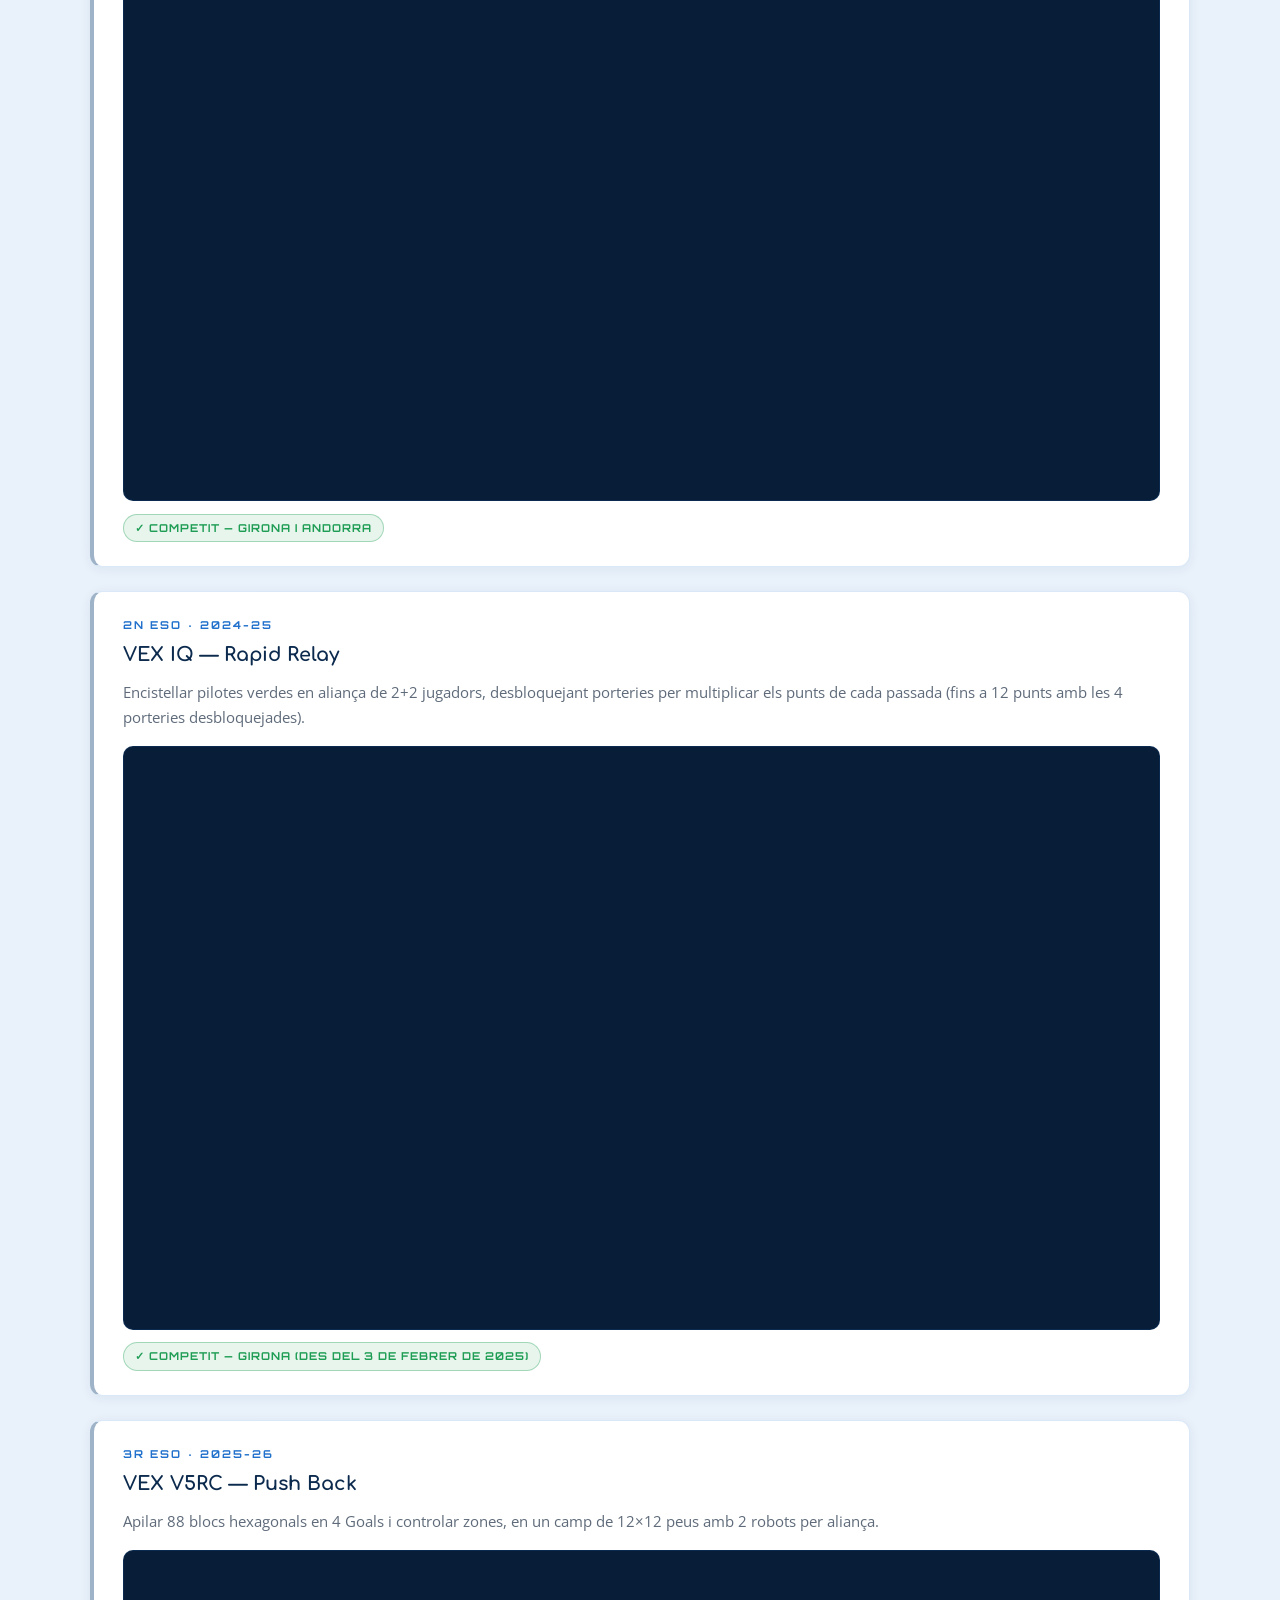
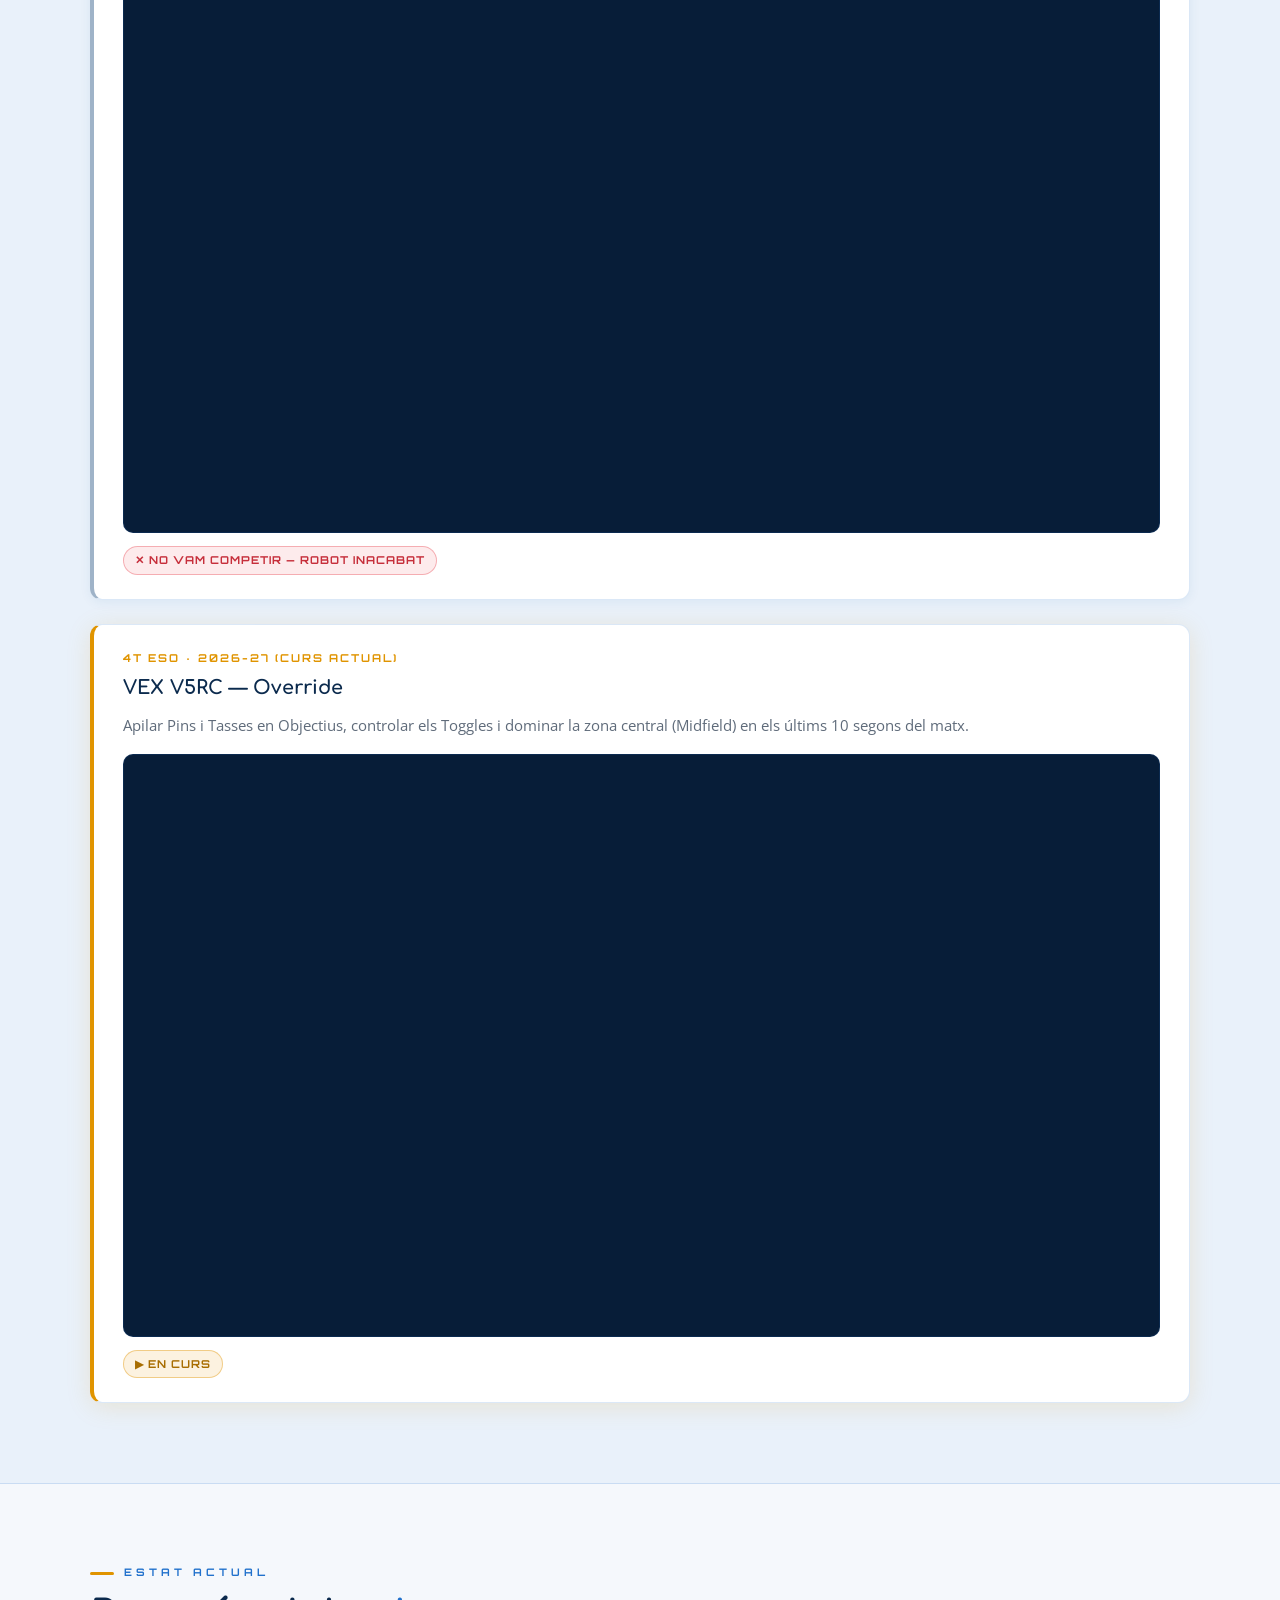
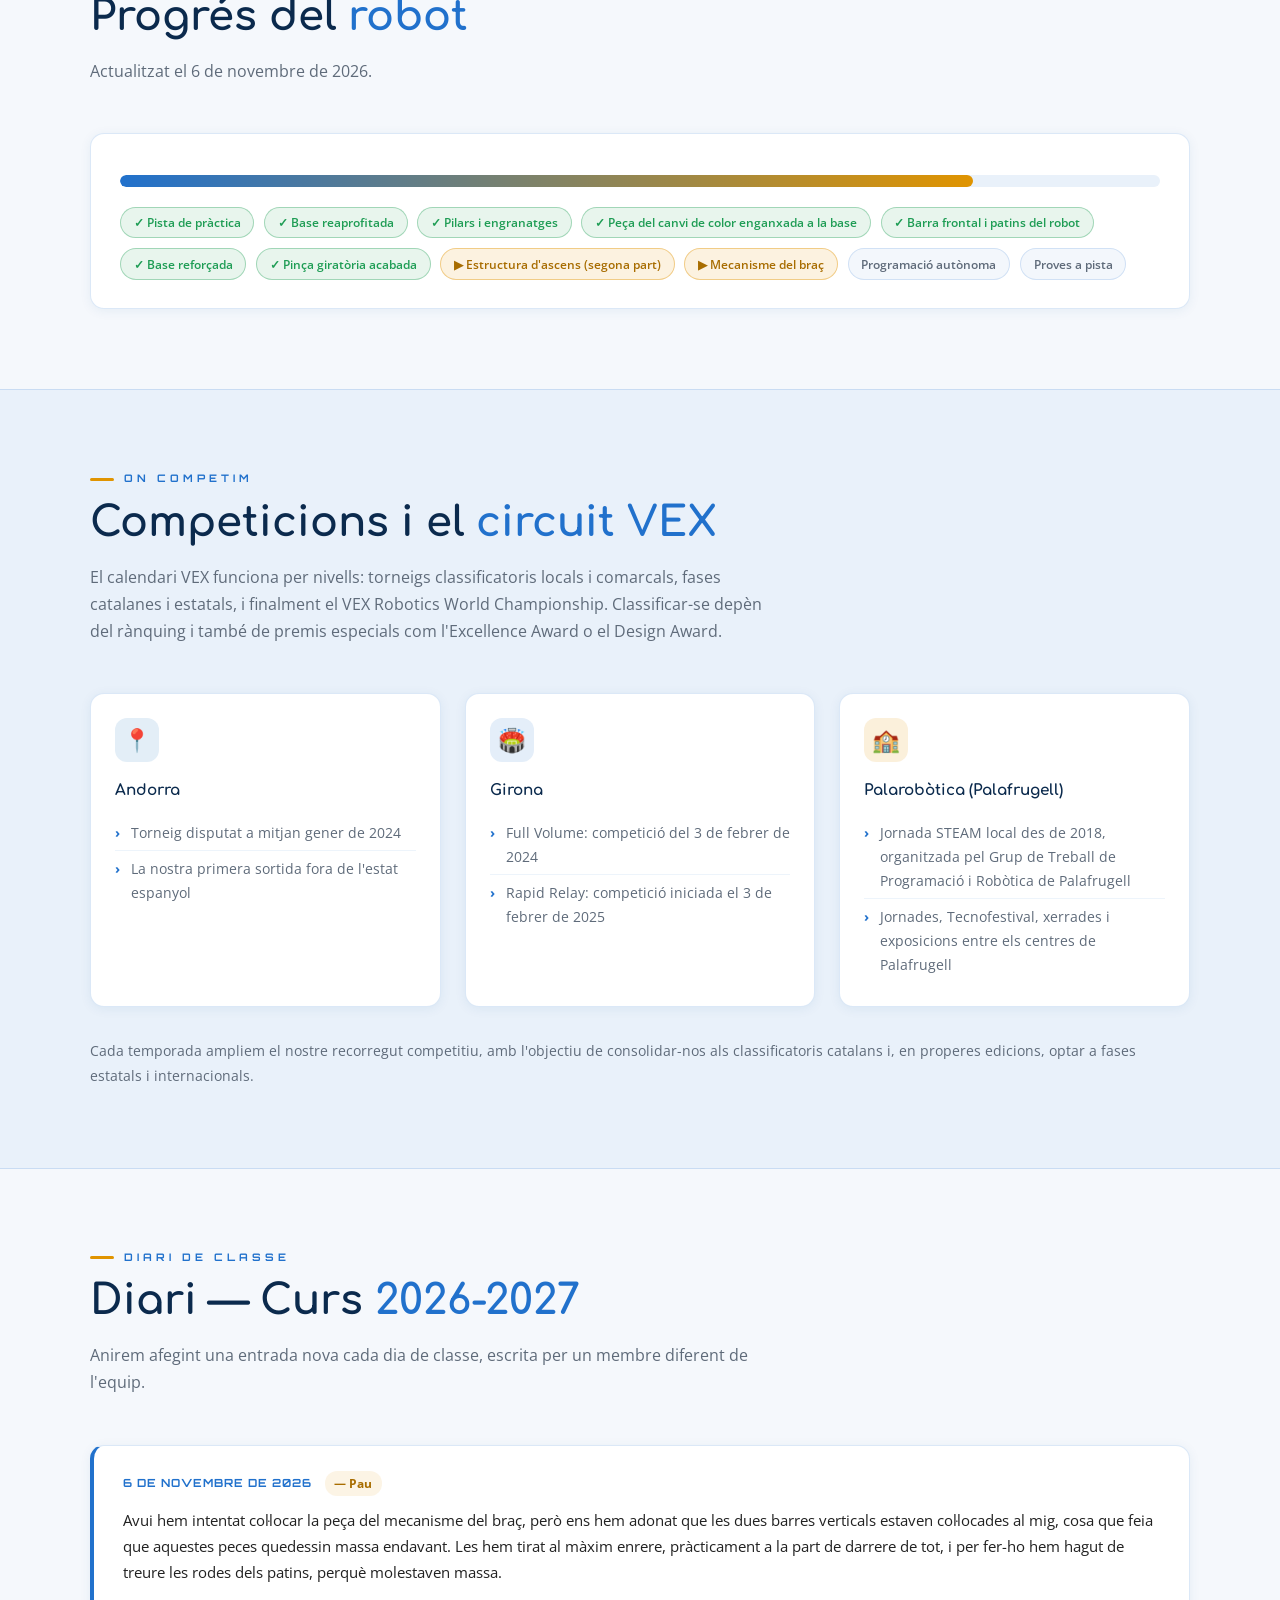
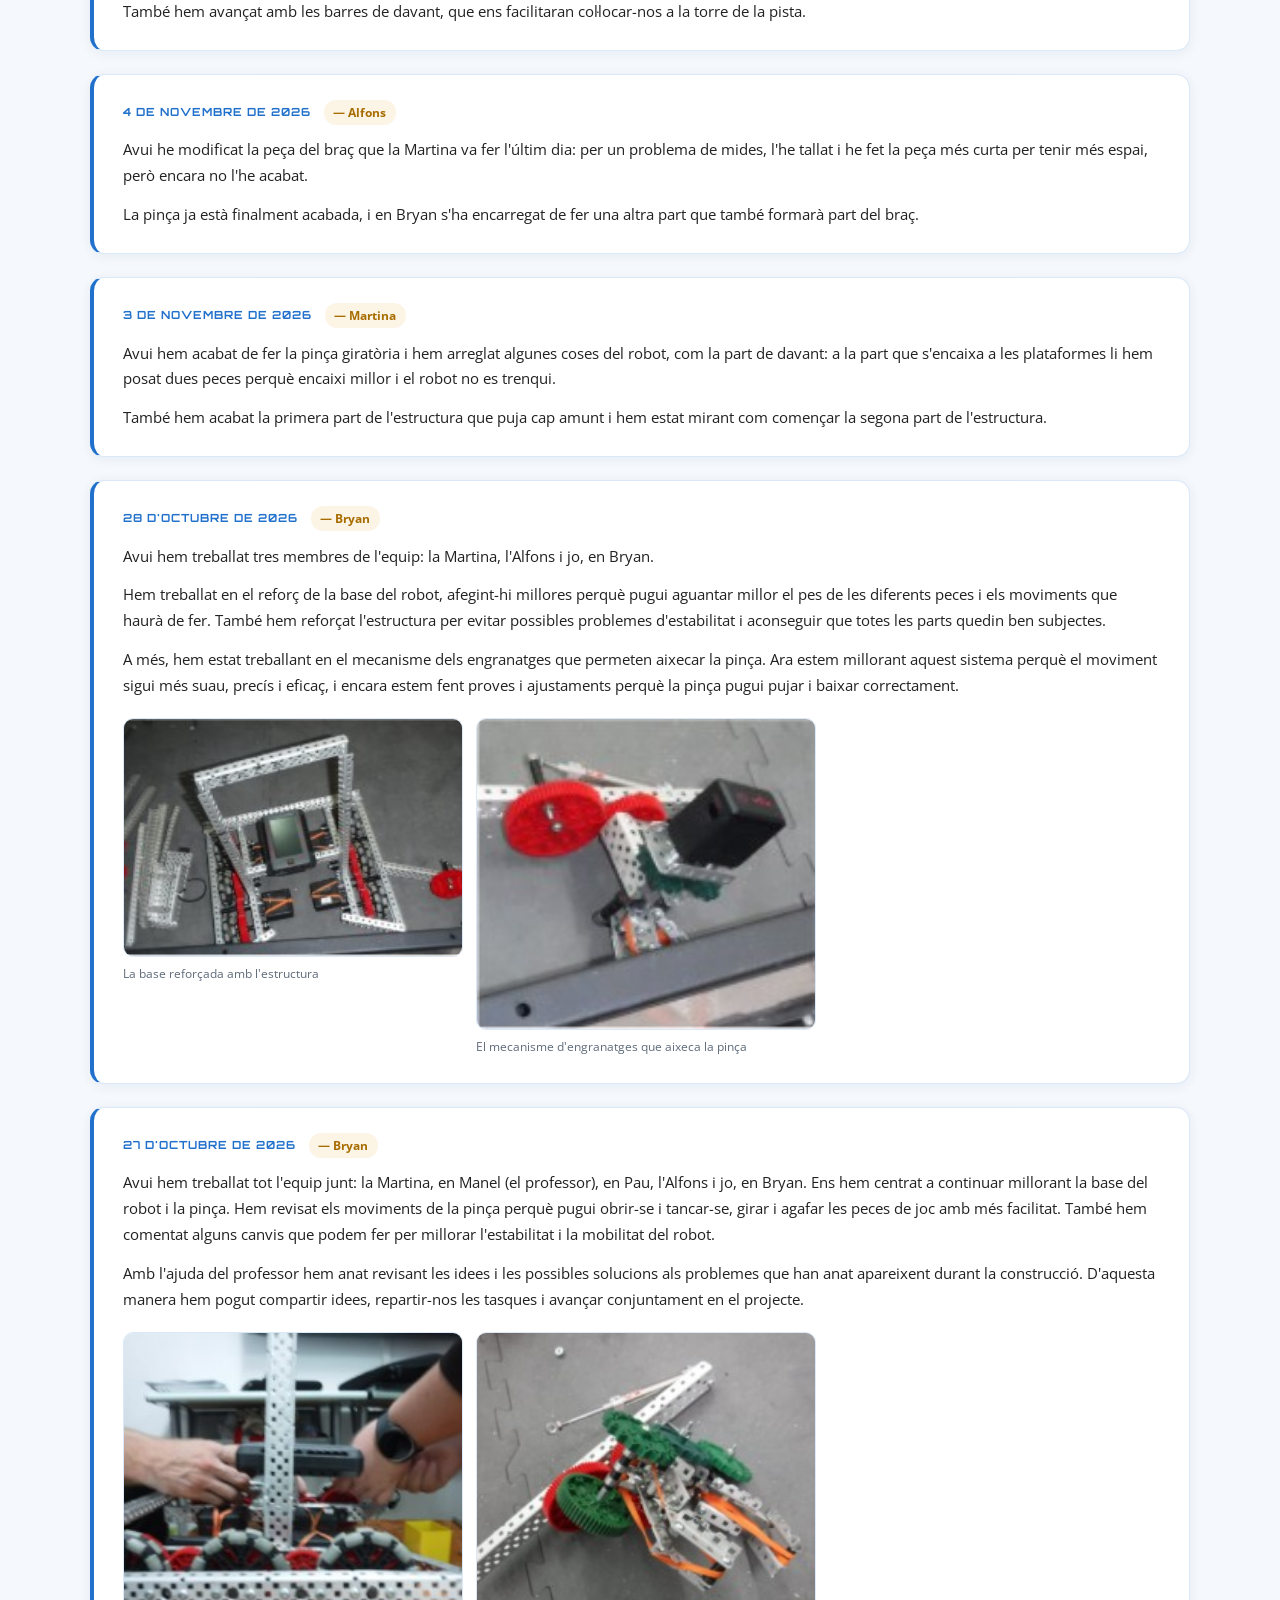
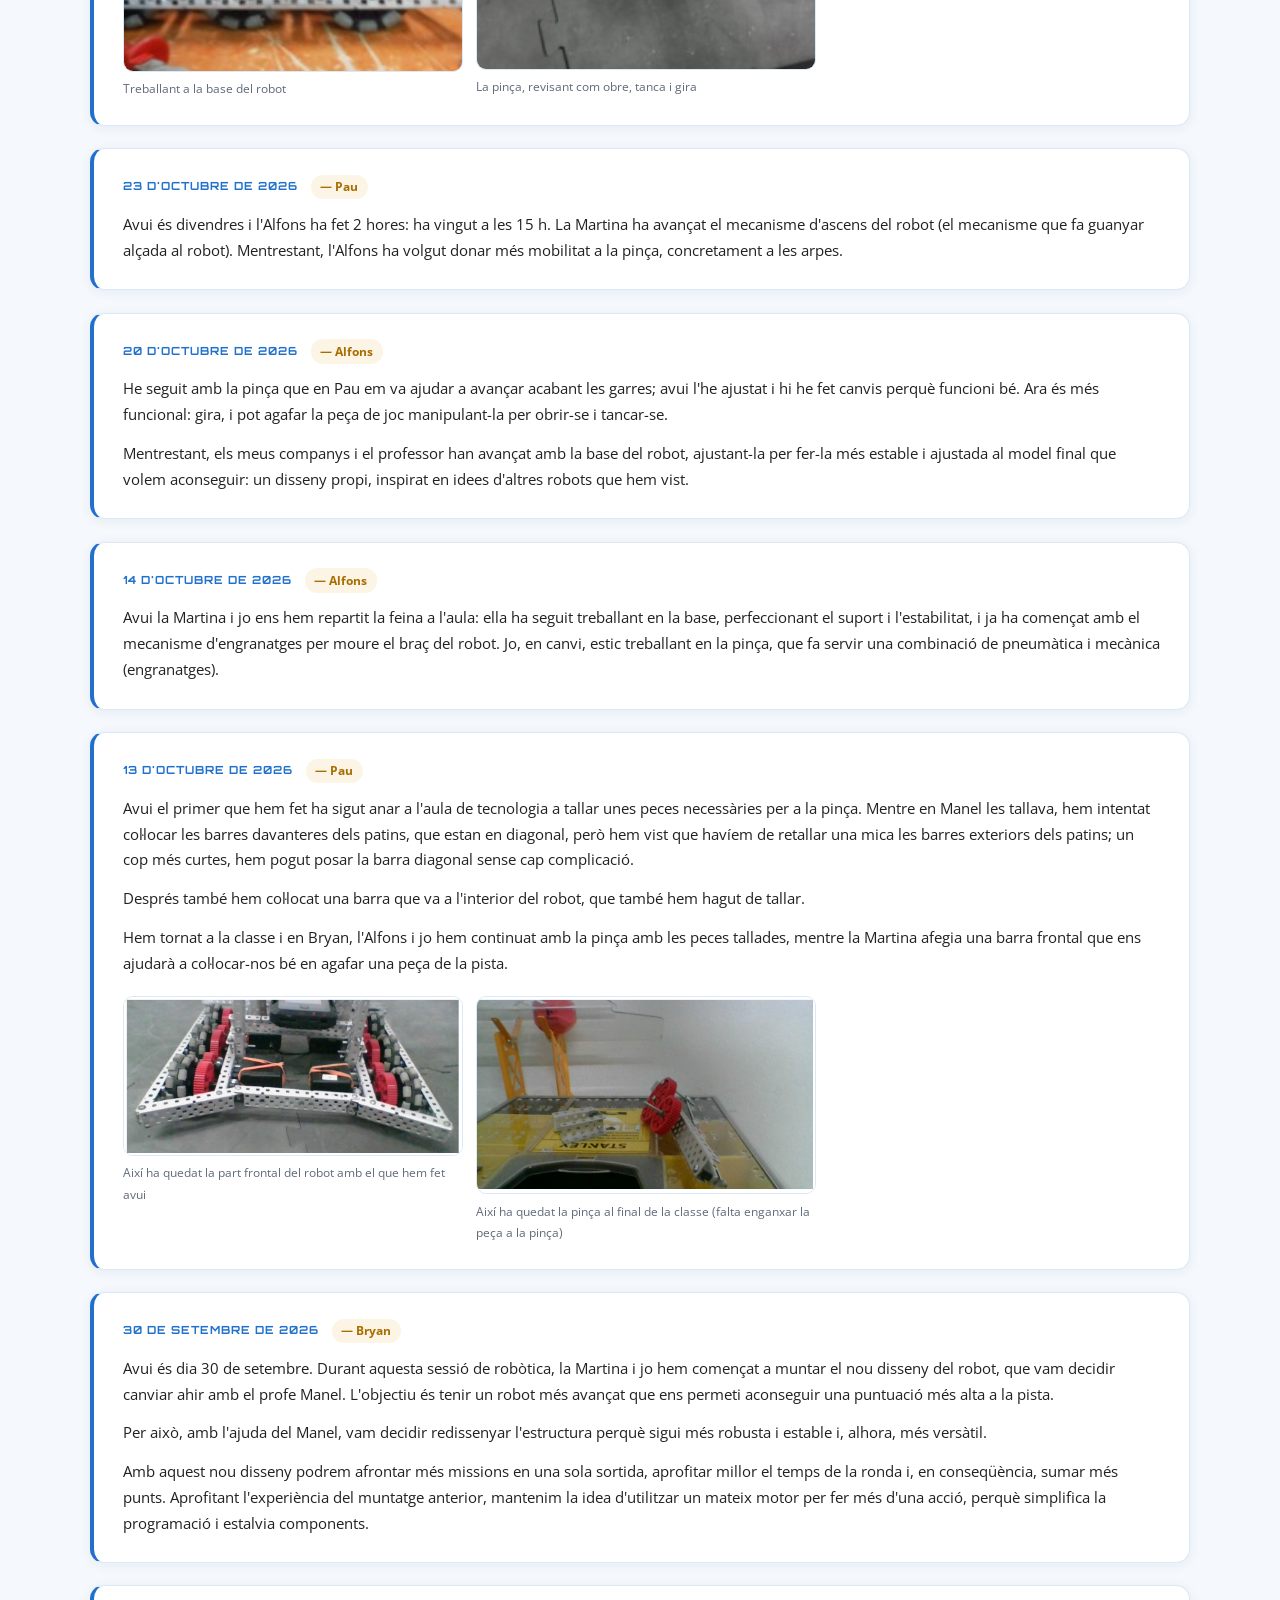
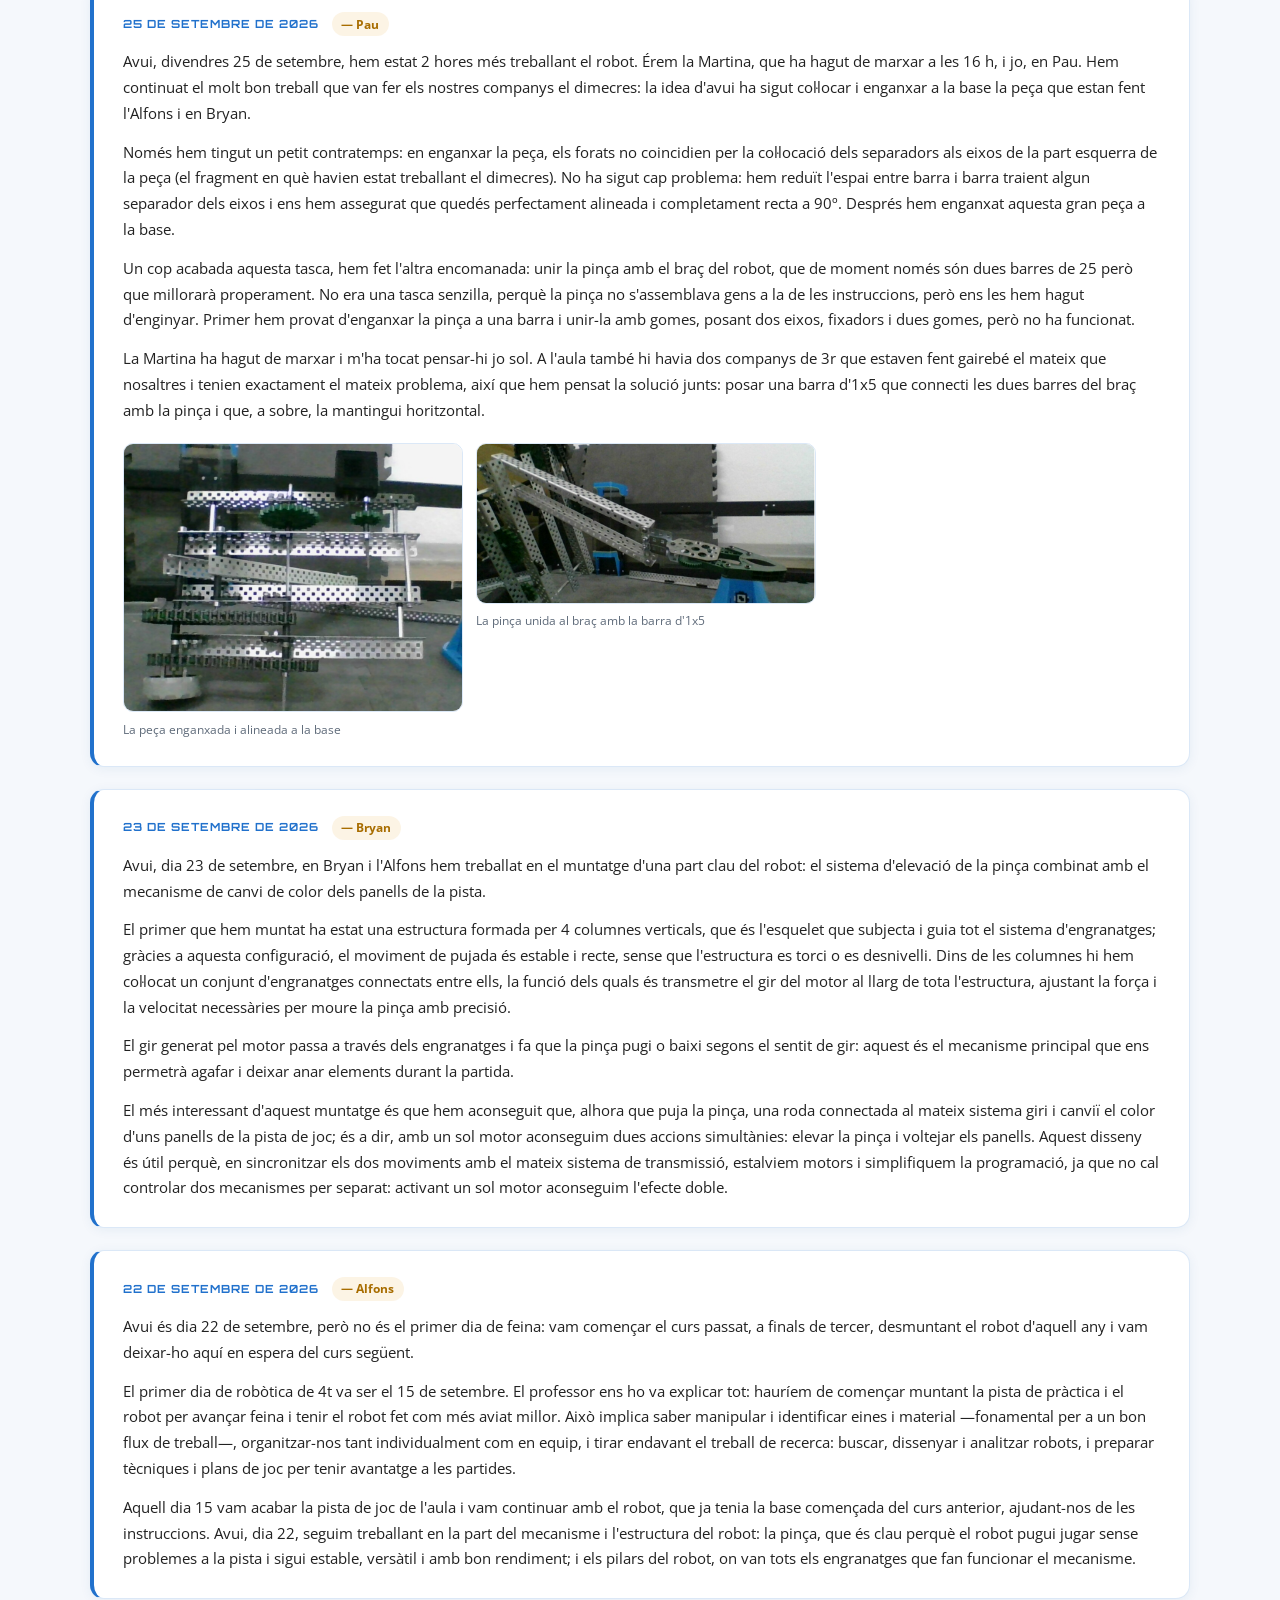
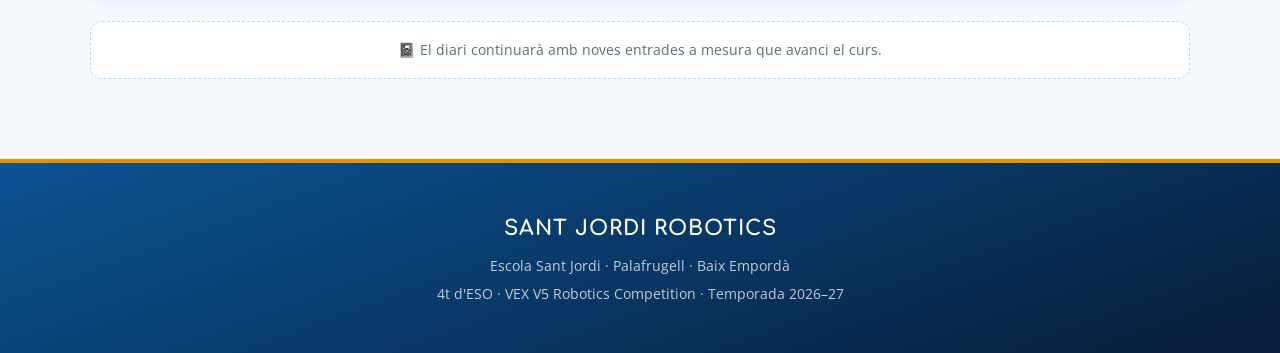
==== commit b4f243dd: "Redisseny amb l'estil de l'Escola Sant Jordi i noves entrades del diari - Nou tema: blau de l'escola" ====
--- a/bloc.html
+++ b/bloc.html
@@ -5,134 +5,8 @@
 <meta name="viewport" content="width=device-width, initial-scale=1.0">
 <title>Bloc de l'equip – Robòtica VEX V5 – Escola Sant Jordi Palafrugell</title>
 <meta name="description" content="Bloc oficial de l'equip de robòtica VEX de l'Escola Sant Jordi de Palafrugell: equip, historial de reptes des de 1r d'ESO, competicions i diari de classe.">
-<link href="https://fonts.googleapis.com/css2?family=Orbitron:wght@400;700;900&family=Exo+2:ital,wght@0,300;0,400;0,600;1,300&display=swap" rel="stylesheet">
+<link href="https://fonts.googleapis.com/css2?family=Comfortaa:wght@400;700&family=Open+Sans:ital,wght@0,400;0,600;0,700;1,400&family=Orbitron:wght@400;700;900&display=swap" rel="stylesheet">
 <link href="css/main.css" rel="stylesheet">
-<style>
-  /* ─── BLOC PAGE HEADER ─── */
-  .bloc-hero {
-    position: relative; z-index: 1;
-    padding: 8rem 2rem 3rem;
-    text-align: center;
-  }
-  .bloc-hero .section-label { justify-content:center; display:flex; }
-  .bloc-hero h1 {
-    font-family: 'Orbitron', monospace;
-    font-size: clamp(2.2rem, 6vw, 3.5rem);
-    font-weight: 900;
-    margin: .5rem 0 1rem;
-  }
-  .bloc-hero h1 span { color: var(--accent); }
-  .bloc-hero p { color: var(--muted); max-width: 620px; margin: 0 auto; }
-
-  /* ─── TEAM ─── */
-  .team-grid {
-    display: grid;
-    grid-template-columns: repeat(auto-fit, minmax(180px, 1fr));
-    gap: 1.2rem;
-  }
-  .team-card {
-    background: var(--card2);
-    border: 1px solid rgba(255,255,255,0.06);
-    border-radius: 12px;
-    padding: 1.5rem 1.2rem;
-    text-align: center;
-    transition: transform .2s, border-color .2s;
-  }
-  .team-card:hover { transform: translateY(-3px); border-color: rgba(0,212,255,0.3); }
-  .team-avatar {
-    width: 56px; height: 56px;
-    margin: 0 auto .8rem;
-    border-radius: 50%;
-    background: linear-gradient(135deg, var(--accent), var(--blue));
-    display: flex; align-items: center; justify-content: center;
-    font-family: 'Orbitron', monospace;
-    font-weight: 900;
-    font-size: 1.2rem;
-    color: var(--darker);
-  }
-  .team-card h4 { font-size: 1rem; margin-bottom: .3rem; }
-  .team-card .role { font-size: .75rem; color: var(--accent); letter-spacing: 1px; text-transform: uppercase; }
-
-  /* ─── YEAR TIMELINE (reptes) ─── */
-  .year-timeline { display: flex; flex-direction: column; gap: 1.5rem; }
-  .year-card {
-    background: var(--card);
-    border: 1px solid rgba(255,255,255,0.06);
-    border-left: 3px solid var(--accent);
-    border-radius: 10px;
-    padding: 1.5rem 1.8rem;
-  }
-  .year-card.is-past { border-left-color: var(--muted); opacity: .88; }
-  .year-card.is-current { border-left-color: var(--gold); box-shadow: 0 0 30px rgba(244,163,0,0.08); }
-  .year-card .yr { font-family:'Orbitron',monospace; font-size:.7rem; letter-spacing:2px; color:var(--accent); text-transform:uppercase; margin-bottom:.3rem; }
-  .year-card.is-current .yr { color: var(--gold); }
-  .year-card h3 { font-size: 1.15rem; margin-bottom: .5rem; }
-  .year-card p { color: var(--muted); font-size: .92rem; }
-  .year-video {
-    position: relative;
-    width: 100%;
-    aspect-ratio: 16 / 9;
-    margin-top: 1rem;
-    border-radius: 8px;
-    overflow: hidden;
-    border: 1px solid rgba(255,255,255,0.08);
-  }
-  .year-video iframe {
-    position: absolute;
-    inset: 0;
-    width: 100%;
-    height: 100%;
-    border: 0;
-  }
-  .year-status {
-    display:inline-block; margin-top:.8rem;
-    font-size:.7rem; letter-spacing:1px; text-transform:uppercase;
-    padding:.25rem .7rem; border-radius:20px;
-    font-family:'Orbitron',monospace;
-  }
-  .status-ok { background: rgba(34,197,94,0.15); color: var(--green); border:1px solid rgba(34,197,94,0.3); }
-  .status-no { background: rgba(230,57,70,0.15); color: var(--red); border:1px solid rgba(230,57,70,0.3); }
-  .status-now { background: rgba(244,163,0,0.15); color: var(--gold); border:1px solid rgba(244,163,0,0.3); }
-
-  /* ─── PROGRESS ─── */
-  .progress-wrap { background: var(--card); border:1px solid rgba(255,255,255,0.06); border-radius: 12px; padding: 1.8rem; }
-  .progress-bar-track { width:100%; height:10px; border-radius:6px; background: rgba(255,255,255,0.06); overflow:hidden; margin: .8rem 0 1.2rem; }
-  .progress-bar-fill { height:100%; border-radius:6px; background: linear-gradient(90deg, var(--accent), var(--gold)); }
-  .progress-steps { display:flex; flex-wrap:wrap; gap:.6rem; }
-  .progress-step { font-size:.75rem; padding:.3rem .8rem; border-radius:20px; font-family:'Orbitron',monospace; letter-spacing:.5px; }
-  .step-done { background: rgba(34,197,94,0.15); color: var(--green); border:1px solid rgba(34,197,94,0.3); }
-  .step-active { background: rgba(244,163,0,0.15); color: var(--gold); border:1px solid rgba(244,163,0,0.3); }
-  .step-todo { background: rgba(255,255,255,0.04); color: var(--muted); border:1px solid rgba(255,255,255,0.08); }
-
-  /* ─── DIARY ENTRIES ─── */
-  .diary-entry {
-    background: var(--card2);
-    border: 1px solid rgba(255,255,255,0.06);
-    border-radius: 12px;
-    padding: 1.6rem 1.8rem;
-    margin-bottom: 1.4rem;
-  }
-  .diary-entry .de-meta { display:flex; align-items:center; gap:.8rem; margin-bottom:.8rem; flex-wrap:wrap; }
-  .diary-entry .de-date { font-family:'Orbitron',monospace; font-size:.7rem; color:var(--accent); letter-spacing:1px; text-transform:uppercase; }
-  .diary-entry .de-author { font-size:.78rem; color:var(--gold); font-weight:600; }
-  .diary-entry p { color: var(--text); font-size: .95rem; margin-bottom: .8rem; }
-  .diary-entry p:last-child { margin-bottom: 0; }
-  .diary-photos {
-    display: grid;
-    grid-template-columns: repeat(auto-fit, minmax(220px, 1fr));
-    gap: .8rem;
-    margin-top: 1.2rem;
-  }
-  .diary-photos figure { margin: 0; }
-  .diary-photos img {
-    width: 100%;
-    display: block;
-    border-radius: 8px;
-    border: 1px solid rgba(255,255,255,0.08);
-  }
-  .diary-photos figcaption { font-size: .75rem; color: var(--muted); margin-top: .4rem; }
-  .diary-more { text-align:center; color:var(--muted); font-size:.85rem; padding: 1rem; border: 1px dashed rgba(255,255,255,0.1); border-radius: 10px; }
-</style>
 </head>
 <body>
 
@@ -145,7 +19,7 @@
     <li><a href="index.html#normes">Normes</a></li>
     <li><a href="index.html#puntuacio">Puntuació</a></li>
     <li><a href="index.html#palarobotica">Palarobòtica</a></li>
-    <li><a href="bloc.html" style="color:var(--accent);">Bloc</a></li>
+    <li><a href="bloc.html" class="active">Bloc</a></li>
   </ul>
 </nav>
 
@@ -232,18 +106,20 @@
   <div class="container">
     <p class="section-label">Estat actual</p>
     <h2 class="section-title">Progrés del <span>robot</span></h2>
-    <p class="section-desc">Actualitzat el 20 d'octubre de 2026.</p>
+    <p class="section-desc">Actualitzat el 6 de novembre de 2026.</p>
 
     <div class="progress-wrap fade-in">
-      <div class="progress-bar-track"><div class="progress-bar-fill" style="width:75%;"></div></div>
+      <div class="progress-bar-track"><div class="progress-bar-fill" style="width:82%;"></div></div>
       <div class="progress-steps">
         <span class="progress-step step-done">✓ Pista de pràctica</span>
         <span class="progress-step step-done">✓ Base reaprofitada</span>
         <span class="progress-step step-done">✓ Pilars i engranatges</span>
         <span class="progress-step step-done">✓ Peça del canvi de color enganxada a la base</span>
         <span class="progress-step step-done">✓ Barra frontal i patins del robot</span>
-        <span class="progress-step step-active">▶ Pinça (garres fetes, ajustant obertura i tancament)</span>
-        <span class="progress-step step-active">▶ Mecanisme d'engranatges del braç</span>
+        <span class="progress-step step-done">✓ Base reforçada</span>
+        <span class="progress-step step-done">✓ Pinça giratòria acabada</span>
+        <span class="progress-step step-active">▶ Estructura d'ascens (segona part)</span>
+        <span class="progress-step step-active">▶ Mecanisme del braç</span>
         <span class="progress-step step-todo">Programació autònoma</span>
         <span class="progress-step step-todo">Proves a pista</span>
       </div>
@@ -286,6 +162,80 @@
     <p class="section-label">Diari de classe</p>
     <h2 class="section-title">Diari — Curs <span>2026-2027</span></h2>
     <p class="section-desc">Anirem afegint una entrada nova cada dia de classe, escrita per un membre diferent de l'equip.</p>
+
+    <div class="diary-entry fade-in">
+      <div class="de-meta">
+        <span class="de-date">6 de novembre de 2026</span>
+        <span class="de-author">— Pau</span>
+      </div>
+      <p>Avui hem intentat col·locar la peça del mecanisme del braç, però ens hem adonat que les dues barres verticals estaven col·locades al mig, cosa que feia que aquestes peces quedessin massa endavant. Les hem tirat al màxim enrere, pràcticament a la part de darrere de tot, i per fer-ho hem hagut de treure les rodes dels patins, perquè molestaven massa.</p>
+      <p>També hem avançat amb les barres de davant, que ens facilitaran col·locar-nos a la torre de la pista.</p>
+    </div>
+
+    <div class="diary-entry fade-in">
+      <div class="de-meta">
+        <span class="de-date">4 de novembre de 2026</span>
+        <span class="de-author">— Alfons</span>
+      </div>
+      <p>Avui he modificat la peça del braç que la Martina va fer l'últim dia: per un problema de mides, l'he tallat i he fet la peça més curta per tenir més espai, però encara no l'he acabat.</p>
+      <p>La pinça ja està finalment acabada, i en Bryan s'ha encarregat de fer una altra part que també formarà part del braç.</p>
+    </div>
+
+    <div class="diary-entry fade-in">
+      <div class="de-meta">
+        <span class="de-date">3 de novembre de 2026</span>
+        <span class="de-author">— Martina</span>
+      </div>
+      <p>Avui hem acabat de fer la pinça giratòria i hem arreglat algunes coses del robot, com la part de davant: a la part que s'encaixa a les plataformes li hem posat dues peces perquè encaixi millor i el robot no es trenqui.</p>
+      <p>També hem acabat la primera part de l'estructura que puja cap amunt i hem estat mirant com començar la segona part de l'estructura.</p>
+    </div>
+
+    <div class="diary-entry fade-in">
+      <div class="de-meta">
+        <span class="de-date">28 d'octubre de 2026</span>
+        <span class="de-author">— Bryan</span>
+      </div>
+      <p>Avui hem treballat tres membres de l'equip: la Martina, l'Alfons i jo, en Bryan.</p>
+      <p>Hem treballat en el reforç de la base del robot, afegint-hi millores perquè pugui aguantar millor el pes de les diferents peces i els moviments que haurà de fer. També hem reforçat l'estructura per evitar possibles problemes d'estabilitat i aconseguir que totes les parts quedin ben subjectes.</p>
+      <p>A més, hem estat treballant en el mecanisme dels engranatges que permeten aixecar la pinça. Ara estem millorant aquest sistema perquè el moviment sigui més suau, precís i eficaç, i encara estem fent proves i ajustaments perquè la pinça pugui pujar i baixar correctament.</p>
+      <div class="diary-photos">
+        <figure>
+          <img src="img/diari/2026-10-28-estructura.jpg" alt="Base del robot reforçada amb l'estructura vertical i el cervell V5" loading="lazy">
+          <figcaption>La base reforçada amb l'estructura</figcaption>
+        </figure>
+        <figure>
+          <img src="img/diari/2026-10-28-pinca.jpg" alt="Mecanisme d'engranatges per aixecar la pinça amb el motor" loading="lazy">
+          <figcaption>El mecanisme d'engranatges que aixeca la pinça</figcaption>
+        </figure>
+      </div>
+    </div>
+
+    <div class="diary-entry fade-in">
+      <div class="de-meta">
+        <span class="de-date">27 d'octubre de 2026</span>
+        <span class="de-author">— Bryan</span>
+      </div>
+      <p>Avui hem treballat tot l'equip junt: la Martina, en Manel (el professor), en Pau, l'Alfons i jo, en Bryan. Ens hem centrat a continuar millorant la base del robot i la pinça. Hem revisat els moviments de la pinça perquè pugui obrir-se i tancar-se, girar i agafar les peces de joc amb més facilitat. També hem comentat alguns canvis que podem fer per millorar l'estabilitat i la mobilitat del robot.</p>
+      <p>Amb l'ajuda del professor hem anat revisant les idees i les possibles solucions als problemes que han anat apareixent durant la construcció. D'aquesta manera hem pogut compartir idees, repartir-nos les tasques i avançar conjuntament en el projecte.</p>
+      <div class="diary-photos">
+        <figure>
+          <img src="img/diari/2026-10-27-base.jpg" alt="Treballant a la base del robot amb les rodes omnidireccionals" loading="lazy">
+          <figcaption>Treballant a la base del robot</figcaption>
+        </figure>
+        <figure>
+          <img src="img/diari/2026-10-27-pinca.jpg" alt="La pinça amb els engranatges verds i les gomes taronja" loading="lazy">
+          <figcaption>La pinça, revisant com obre, tanca i gira</figcaption>
+        </figure>
+      </div>
+    </div>
+
+    <div class="diary-entry fade-in">
+      <div class="de-meta">
+        <span class="de-date">23 d'octubre de 2026</span>
+        <span class="de-author">— Pau</span>
+      </div>
+      <p>Avui és divendres i l'Alfons ha fet 2 hores: ha vingut a les 15 h. La Martina ha avançat el mecanisme d'ascens del robot (el mecanisme que fa guanyar alçada al robot). Mentrestant, l'Alfons ha volgut donar més mobilitat a la pinça, concretament a les arpes.</p>
+    </div>
 
     <div class="diary-entry fade-in">
       <div class="de-meta">
--- a/css/main.css
+++ b/css/main.css
@@ -1,530 +1,735 @@
-  :root {
-    --red: #e63946;
-    --blue: #1d72b8;
-    --gold: #f4a300;
-    --dark: #0a0e1a;
-    --darker: #060810;
-    --card: #111827;
-    --card2: #161d2f;
-    --text: #e8eaf6;
-    --muted: #8892a4;
-    --accent: #00d4ff;
-    --green: #22c55e;
-  }
-
-  * { margin: 0; padding: 0; box-sizing: border-box; }
-
-  html { scroll-behavior: smooth; }
-
-  body {
-    background: var(--darker);
-    color: var(--text);
-    font-family: 'Exo 2', sans-serif;
-    font-weight: 300;
-    line-height: 1.7;
-    overflow-x: hidden;
-  }
-
-  /* ─── GRID BG ─── */
-  body::before {
-    content: '';
-    position: fixed;
-    inset: 0;
-    background-image:
-      linear-gradient(rgba(0,212,255,0.04) 1px, transparent 1px),
-      linear-gradient(90deg, rgba(0,212,255,0.04) 1px, transparent 1px);
-    background-size: 48px 48px;
-    pointer-events: none;
-    z-index: 0;
-  }
-
-  /* ─── NAV ─── */
-  nav {
-    position: sticky;
-    top: 0;
-    z-index: 100;
-    background: rgba(6,8,16,0.92);
-    backdrop-filter: blur(12px);
-    border-bottom: 1px solid rgba(0,212,255,0.15);
-    padding: 0 2rem;
-    display: flex;
-    align-items: center;
-    justify-content: space-between;
-    height: 60px;
-  }
-  .nav-logo {
-    font-family: 'Orbitron', monospace;
-    font-size: 0.85rem;
-    font-weight: 700;
-    color: var(--accent);
-    letter-spacing: 2px;
-    text-transform: uppercase;
-  }
-  .nav-logo span { color: var(--gold); }
-  .nav-links {
-    display: flex;
-    gap: 1.5rem;
-    list-style: none;
-  }
-  .nav-links a {
-    color: var(--muted);
-    text-decoration: none;
-    font-size: 0.8rem;
-    letter-spacing: 1px;
-    text-transform: uppercase;
-    transition: color .2s;
-  }
-  .nav-links a:hover { color: var(--accent); }
-
-  /* ─── HERO ─── */
-  .hero {
-    position: relative;
-    z-index: 1;
-    min-height: 100vh;
-    display: flex;
-    flex-direction: column;
-    align-items: center;
-    justify-content: center;
-    text-align: center;
-    padding: 6rem 2rem 4rem;
-    overflow: hidden;
-  }
-  .hero::after {
-    content: '';
-    position: absolute;
-    inset: 0;
-    background: radial-gradient(ellipse 80% 60% at 50% 30%, rgba(0,212,255,0.07) 0%, transparent 70%);
-    pointer-events: none;
-  }
-
-  .hero-badge {
-    display: inline-block;
-    background: rgba(0,212,255,0.1);
-    border: 1px solid rgba(0,212,255,0.3);
-    color: var(--accent);
-    padding: .35rem 1rem;
-    border-radius: 20px;
-    font-size: 0.75rem;
-    letter-spacing: 3px;
-    text-transform: uppercase;
-    margin-bottom: 1.5rem;
-    animation: fadeDown .6s ease both;
-  }
-  .hero h1 {
-    font-family: 'Orbitron', monospace;
-    font-size: clamp(3rem, 8vw, 7rem);
-    font-weight: 900;
-    line-height: 1;
-    letter-spacing: -2px;
-    animation: fadeDown .7s .1s ease both;
-  }
-  .hero h1 .line1 { color: var(--text); }
-  .hero h1 .line2 {
-    color: var(--accent);
-    text-shadow: 0 0 40px rgba(0,212,255,0.5);
-  }
-  .hero-sub {
-    font-size: 1.1rem;
-    color: var(--muted);
-    margin-top: 1.5rem;
-    max-width: 520px;
-    animation: fadeDown .8s .2s ease both;
-  }
-  .hero-sub strong { color: var(--gold); font-weight: 600; }
-
-  .hero-cta {
-    margin-top: 2.5rem;
-    display: flex;
-    gap: 1rem;
-    flex-wrap: wrap;
-    justify-content: center;
-    animation: fadeDown .9s .3s ease both;
-  }
-  .btn {
-    padding: .7rem 1.8rem;
-    border-radius: 4px;
-    font-family: 'Orbitron', monospace;
-    font-size: 0.75rem;
-    font-weight: 700;
-    letter-spacing: 2px;
-    text-transform: uppercase;
-    cursor: pointer;
-    border: none;
-    transition: all .2s;
-    text-decoration: none;
-    display: inline-block;
-  }
-  .btn-primary { background: var(--accent); color: var(--darker); }
-  .btn-primary:hover { background: #fff; transform: translateY(-2px); }
-  .btn-outline { background: transparent; border: 1px solid var(--accent); color: var(--accent); }
-  .btn-outline:hover { background: rgba(0,212,255,0.1); transform: translateY(-2px); }
-
-  /* Diagonal divider */
-  .hero-divider {
-    position: absolute;
-    bottom: -1px;
-    left: 0; right: 0;
-    height: 80px;
-    background: var(--darker);
-    clip-path: polygon(0 100%, 100% 30%, 100% 100%);
-  }
-
-  /* Floating field preview */
-  .field-preview {
-    position: relative;
-    margin-top: 3rem;
-    animation: fadeDown 1s .4s ease both;
-  }
-  .field-box {
-    width: min(380px, 90vw);
-    aspect-ratio: 1;
-    border: 1.5px solid rgba(0,212,255,0.25);
-    border-radius: 8px;
-    background: rgba(255,255,255,0.02);
-    display: grid;
-    grid-template-columns: 1fr 1fr;
-    grid-template-rows: 1fr 1fr;
-    gap: 2px;
-    padding: 2px;
-    position: relative;
-    box-shadow: 0 0 60px rgba(0,212,255,0.08), inset 0 0 40px rgba(0,0,0,0.4);
-  }
-  .field-quad {
-    border-radius: 4px;
-    display: flex; align-items: center; justify-content: center;
-    font-family: 'Orbitron', monospace;
-    font-size: 0.6rem;
-    opacity: .6;
-    flex-direction: column; gap: 4px;
-    background: rgba(255,255,255,0.02);
-    color: var(--muted);
-  }
-  .field-quad .dot {
-    width: 10px; height: 10px; border-radius: 50%;
-  }
-  .q-red .dot { background: var(--red); box-shadow: 0 0 8px var(--red); }
-  .q-blue .dot { background: var(--blue); box-shadow: 0 0 8px var(--blue); }
-  .field-center {
-    position: absolute;
-    top: 50%; left: 50%;
-    transform: translate(-50%,-50%);
-    width: 60px; height: 60px;
-    border-radius: 50%;
-    background: rgba(0,212,255,0.08);
-    border: 2px solid rgba(0,212,255,0.3);
-    display: flex; align-items: center; justify-content: center;
-    font-family: 'Orbitron', monospace;
-    font-size: 0.45rem;
-    color: var(--accent);
-    text-align: center;
-    letter-spacing: 1px;
-    animation: pulse 2s infinite;
-  }
-  @keyframes pulse {
-    0%, 100% { box-shadow: 0 0 10px rgba(0,212,255,0.3); }
-    50% { box-shadow: 0 0 25px rgba(0,212,255,0.6); }
-  }
-
-  /* ─── SECTION ─── */
-  section { position: relative; z-index: 1; padding: 5rem 2rem; }
-  .container { max-width: 1100px; margin: 0 auto; }
-
-  .section-label {
-    font-family: 'Orbitron', monospace;
-    font-size: 0.65rem;
-    letter-spacing: 4px;
-    text-transform: uppercase;
-    color: var(--accent);
-    margin-bottom: .5rem;
-  }
-  .section-title {
-    font-family: 'Orbitron', monospace;
-    font-size: clamp(1.6rem, 4vw, 2.8rem);
-    font-weight: 700;
-    line-height: 1.1;
-    margin-bottom: 1rem;
-  }
-  .section-title span { color: var(--accent); }
-  .section-desc { color: var(--muted); max-width: 640px; margin-bottom: 3rem; }
-
-  /* ─── ABOUT ─── */
-  .about-grid {
-    display: grid;
-    grid-template-columns: 1fr 1fr;
-    gap: 2rem;
-    align-items: start;
-  }
-  @media (max-width: 700px) { .about-grid { grid-template-columns: 1fr; } }
-
-  .about-card {
-    background: var(--card);
-    border: 1px solid rgba(255,255,255,0.06);
-    border-radius: 12px;
-    padding: 2rem;
-    position: relative;
-    overflow: hidden;
-  }
-  .about-card::before {
-    content: '';
-    position: absolute;
-    top: 0; left: 0; right: 0;
-    height: 3px;
-    background: linear-gradient(90deg, var(--accent), var(--blue));
-  }
-  .about-card h3 {
-    font-family: 'Orbitron', monospace;
-    font-size: 0.9rem;
-    color: var(--accent);
-    margin-bottom: 1rem;
-    letter-spacing: 1px;
-  }
-  .about-card p { color: var(--muted); font-size: 0.95rem; }
-  .team-tag {
-    display: inline-block;
-    background: rgba(244,163,0,0.15);
-    border: 1px solid rgba(244,163,0,0.3);
-    color: var(--gold);
-    padding: .2rem .7rem;
-    border-radius: 20px;
-    font-size: 0.75rem;
-    margin-top: .8rem;
-    font-weight: 600;
-  }
-
-  /* ─── GAME OVERVIEW ─── */
-  .overview-bg {
-    background: var(--card);
-    border-top: 1px solid rgba(0,212,255,0.1);
-    border-bottom: 1px solid rgba(0,212,255,0.1);
-  }
-  .stats-row {
-    display: grid;
-    grid-template-columns: repeat(auto-fit, minmax(160px, 1fr));
-    gap: 1rem;
-    margin-bottom: 3rem;
-  }
-  .stat-chip {
-    background: rgba(0,212,255,0.06);
-    border: 1px solid rgba(0,212,255,0.15);
-    border-radius: 10px;
-    padding: 1.2rem;
-    text-align: center;
-  }
-  .stat-chip .val {
-    font-family: 'Orbitron', monospace;
-    font-size: 1.8rem;
-    font-weight: 900;
-    color: var(--accent);
-    display: block;
-  }
-  .stat-chip .lbl { font-size: 0.75rem; color: var(--muted); margin-top: .2rem; letter-spacing: 1px; text-transform: uppercase; }
-
-  /* ─── RULES ─── */
-  .rules-grid {
-    display: grid;
-    grid-template-columns: repeat(auto-fit, minmax(300px, 1fr));
-    gap: 1.5rem;
-  }
-  .rule-card {
-    background: var(--card2);
-    border: 1px solid rgba(255,255,255,0.06);
-    border-radius: 12px;
-    padding: 1.5rem;
-    transition: border-color .2s, transform .2s;
-  }
-  .rule-card:hover {
-    border-color: rgba(0,212,255,0.3);
-    transform: translateY(-3px);
-  }
-  .rule-icon {
-    width: 44px; height: 44px;
-    border-radius: 10px;
-    display: flex; align-items: center; justify-content: center;
-    font-size: 1.4rem;
-    margin-bottom: 1rem;
-  }
-  .ri-blue { background: rgba(29,114,184,0.2); }
-  .ri-red { background: rgba(230,57,70,0.2); }
-  .ri-gold { background: rgba(244,163,0,0.2); }
-  .ri-green { background: rgba(34,197,94,0.2); }
-  .ri-accent { background: rgba(0,212,255,0.15); }
-  .ri-purple { background: rgba(139,92,246,0.2); }
-
-  .rule-card h4 {
-    font-family: 'Orbitron', monospace;
-    font-size: 0.8rem;
-    font-weight: 700;
-    margin-bottom: .7rem;
-    letter-spacing: 1px;
-  }
-  .rule-card ul {
-    list-style: none;
-    padding: 0;
-  }
-  .rule-card ul li {
-    font-size: 0.88rem;
-    color: var(--muted);
-    padding: .3rem 0;
-    border-bottom: 1px solid rgba(255,255,255,0.04);
-    padding-left: 1rem;
-    position: relative;
-  }
-  .rule-card ul li::before {
-    content: '›';
-    position: absolute;
-    left: 0;
-    color: var(--accent);
-    font-weight: bold;
-  }
-  .rule-card ul li:last-child { border-bottom: none; }
-  .rule-card ul li strong { color: var(--text); font-weight: 600; }
-
-  /* Scoring table */
-  .score-table {
-    width: 100%;
-    border-collapse: collapse;
-    margin-top: 2rem;
-    font-size: 0.9rem;
-  }
-  .score-table th {
-    font-family: 'Orbitron', monospace;
-    font-size: 0.65rem;
-    letter-spacing: 2px;
-    text-transform: uppercase;
-    color: var(--muted);
-    text-align: left;
-    padding: .7rem 1rem;
-    border-bottom: 1px solid rgba(255,255,255,0.08);
-    background: rgba(0,0,0,0.2);
-  }
-  .score-table td {
-    padding: .8rem 1rem;
-    border-bottom: 1px solid rgba(255,255,255,0.04);
-    color: var(--muted);
-  }
-  .score-table tr:hover td { background: rgba(0,212,255,0.03); color: var(--text); }
-  .score-table td:first-child { color: var(--text); font-weight: 600; }
-  .pts {
-    font-family: 'Orbitron', monospace;
-    color: var(--gold) !important;
-    font-weight: 700;
-  }
-
-  /* ─── TIMELINE ─── */
-  .timeline {
-    position: relative;
-    padding-left: 2rem;
-  }
-  .timeline::before {
-    content: '';
-    position: absolute;
-    left: 0; top: 0; bottom: 0;
-    width: 2px;
-    background: linear-gradient(180deg, var(--accent), transparent);
-  }
-  .tl-item {
-    position: relative;
-    margin-bottom: 2rem;
-    padding-left: 1rem;
-  }
-  .tl-dot {
-    position: absolute;
-    left: -2.5rem;
-    top: .3rem;
-    width: 14px; height: 14px;
-    border-radius: 50%;
-    background: var(--accent);
-    box-shadow: 0 0 10px rgba(0,212,255,0.5);
-  }
-  .tl-phase {
-    font-family: 'Orbitron', monospace;
-    font-size: 0.75rem;
-    color: var(--accent);
-    letter-spacing: 2px;
-    margin-bottom: .3rem;
-  }
-  .tl-title { font-weight: 600; font-size: 1rem; margin-bottom: .4rem; }
-  .tl-desc { font-size: .88rem; color: var(--muted); }
-
-  /* ─── POSTS ─── */
-  .posts-grid {
-    display: grid;
-    grid-template-columns: repeat(auto-fill, minmax(300px, 1fr));
-    gap: 1.5rem;
-  }
-  .post-card {
-    background: var(--card2);
-    border: 1px solid rgba(255,255,255,0.06);
-    border-radius: 12px;
-    overflow: hidden;
-    transition: transform .2s, border-color .2s;
-  }
-  .post-card:hover { transform: translateY(-4px); border-color: rgba(0,212,255,0.25); }
-  .post-thumb {
-    height: 140px;
-    display: flex; align-items: center; justify-content: center;
-    font-size: 3rem;
-    position: relative;
-    overflow: hidden;
-  }
-  .pt-blue { background: linear-gradient(135deg, #0c1b33, #1d3a6e); }
-  .pt-red { background: linear-gradient(135deg, #2a0a0a, #6e1d1d); }
-  .pt-gold { background: linear-gradient(135deg, #1a1200, #4a3000); }
-  .post-body { padding: 1.2rem; }
-  .post-tag {
-    font-size: 0.7rem;
-    letter-spacing: 2px;
-    text-transform: uppercase;
-    color: var(--accent);
-    font-family: 'Orbitron', monospace;
-    margin-bottom: .4rem;
-    display: block;
-  }
-  .post-body h3 { font-size: 1rem; margin-bottom: .5rem; font-weight: 600; }
-  .post-body p { font-size: .85rem; color: var(--muted); }
-  .post-meta { font-size: 0.75rem; color: var(--muted); margin-top: .8rem; }
-
-  /* ─── FOOTER ─── */
-  footer {
-    position: relative; z-index: 1;
-    background: rgba(0,0,0,0.4);
-    border-top: 1px solid rgba(0,212,255,0.1);
-    padding: 3rem 2rem;
-    text-align: center;
-  }
-  footer .footer-logo {
-    font-family: 'Orbitron', monospace;
-    font-size: 1.2rem;
-    font-weight: 900;
-    color: var(--accent);
-    margin-bottom: .5rem;
-    letter-spacing: 3px;
-  }
-  footer p { color: var(--muted); font-size: .85rem; }
-  footer a { color: var(--accent); text-decoration: none; }
-
-  /* ─── ANIMATIONS ─── */
-  @keyframes fadeDown {
-    from { opacity: 0; transform: translateY(-20px); }
-    to { opacity: 1; transform: translateY(0); }
-  }
-
-  .fade-in {
-    opacity: 0;
-    transform: translateY(24px);
-    transition: opacity .6s ease, transform .6s ease;
-  }
-  .fade-in.visible {
-    opacity: 1;
-    transform: none;
-  }
-
-  /* ─── SCROLLBAR ─── */
-  ::-webkit-scrollbar { width: 6px; }
-  ::-webkit-scrollbar-track { background: var(--darker); }
-  ::-webkit-scrollbar-thumb { background: rgba(0,212,255,0.3); border-radius: 3px; }
-
-  /* Mobile nav */
-  @media (max-width: 600px) {
-    .nav-links { display: none; }
-  }
+/* Sant Jordi Robotics: blau de l'Escola Sant Jordi + estètica tècnica VEX */
+:root {
+  --brand: #2171cc;
+  --brand-dark: #0b5394;
+  --brand-deep: #071d38;
+  --brand-soft: #e9f1fa;
+
+  --bg: #f5f8fc;
+  --card: #ffffff;
+  --card2: #f3f7fc;
+  --text: #212121;
+  --heading: #0b2a4d;
+  --muted: #5f6b7a;
+  --line: rgba(33,113,204,0.16);
+  --shadow: 0 2px 12px rgba(11,83,148,0.07);
+
+  --accent: var(--brand);
+  --red: #e63946;
+  --blue: #1d72b8;
+  --gold: #e09400;
+  --green: #1f9d55;
+  --darker: var(--brand-deep);
+}
+
+* { margin: 0; padding: 0; box-sizing: border-box; }
+
+html { scroll-behavior: smooth; }
+
+body {
+  background: var(--bg);
+  color: var(--text);
+  font-family: 'Open Sans', sans-serif;
+  font-weight: 400;
+  line-height: 1.7;
+  overflow-x: hidden;
+}
+
+body::before {
+  content: '';
+  position: fixed;
+  inset: 0;
+  background-image:
+    linear-gradient(rgba(33,113,204,0.045) 1px, transparent 1px),
+    linear-gradient(90deg, rgba(33,113,204,0.045) 1px, transparent 1px);
+  background-size: 48px 48px;
+  pointer-events: none;
+  z-index: 0;
+}
+
+a { color: var(--brand); }
+
+/* ─── NAV ─── */
+nav {
+  position: sticky;
+  top: 0;
+  z-index: 100;
+  background: rgba(255,255,255,0.96);
+  backdrop-filter: blur(10px);
+  border-bottom: 3px solid var(--brand);
+  box-shadow: 0 2px 10px rgba(11,83,148,0.08);
+  padding: 0 2rem;
+  display: flex;
+  align-items: center;
+  justify-content: space-between;
+  height: 64px;
+}
+.nav-logo {
+  font-family: 'Comfortaa', sans-serif;
+  font-size: 1rem;
+  font-weight: 700;
+  color: var(--brand-dark);
+  letter-spacing: .5px;
+}
+.nav-logo span {
+  font-family: 'Orbitron', monospace;
+  font-size: .8rem;
+  color: var(--gold);
+  letter-spacing: 2px;
+  margin-left: .2rem;
+}
+.nav-links {
+  display: flex;
+  gap: 1.4rem;
+  list-style: none;
+}
+.nav-links a {
+  color: var(--text);
+  text-decoration: none;
+  font-size: .78rem;
+  font-weight: 600;
+  letter-spacing: .5px;
+  text-transform: uppercase;
+  padding: .3rem 0;
+  border-bottom: 2px solid transparent;
+  transition: color .2s, border-color .2s;
+}
+.nav-links a:hover,
+.nav-links a.active { color: var(--brand); border-bottom-color: var(--brand); }
+
+/* ─── HERO ─── */
+.hero {
+  position: relative;
+  z-index: 1;
+  min-height: 92vh;
+  display: flex;
+  flex-direction: column;
+  align-items: center;
+  justify-content: center;
+  text-align: center;
+  padding: 6rem 2rem 6rem;
+  overflow: hidden;
+  color: #fff;
+  background:
+    radial-gradient(ellipse 80% 60% at 50% 25%, rgba(84,146,216,0.35) 0%, transparent 70%),
+    linear-gradient(160deg, var(--brand-dark) 0%, var(--brand-deep) 75%);
+}
+.hero::before {
+  content: '';
+  position: absolute;
+  inset: 0;
+  background-image:
+    linear-gradient(rgba(255,255,255,0.06) 1px, transparent 1px),
+    linear-gradient(90deg, rgba(255,255,255,0.06) 1px, transparent 1px);
+  background-size: 48px 48px;
+  pointer-events: none;
+}
+.hero > * { position: relative; }
+
+.hero-badge {
+  display: inline-block;
+  background: rgba(255,255,255,0.1);
+  border: 1px solid rgba(255,255,255,0.3);
+  color: #fff;
+  padding: .35rem 1rem;
+  border-radius: 20px;
+  font-size: .72rem;
+  font-weight: 600;
+  letter-spacing: 3px;
+  text-transform: uppercase;
+  margin-bottom: 1.5rem;
+  animation: fadeDown .6s ease both;
+}
+.hero h1 {
+  font-family: 'Orbitron', monospace;
+  font-size: clamp(3rem, 8vw, 7rem);
+  font-weight: 900;
+  line-height: 1;
+  letter-spacing: -2px;
+  animation: fadeDown .7s .1s ease both;
+}
+.hero h1 .line1 { color: #fff; }
+.hero h1 .line2 {
+  color: #8cc4ff;
+  text-shadow: 0 0 40px rgba(140,196,255,0.5);
+}
+.hero-sub {
+  font-size: 1.1rem;
+  color: rgba(255,255,255,0.82);
+  margin-top: 1.5rem;
+  max-width: 540px;
+  animation: fadeDown .8s .2s ease both;
+}
+.hero-sub strong { color: #ffd166; font-weight: 600; }
+
+.hero-cta {
+  margin-top: 2.5rem;
+  display: flex;
+  gap: 1rem;
+  flex-wrap: wrap;
+  justify-content: center;
+  animation: fadeDown .9s .3s ease both;
+}
+
+/* ─── BUTTONS ─── */
+.btn {
+  padding: .7rem 1.8rem;
+  border-radius: 24px;
+  font-family: 'Open Sans', sans-serif;
+  font-size: .82rem;
+  font-weight: 700;
+  letter-spacing: 1px;
+  text-transform: uppercase;
+  cursor: pointer;
+  border: none;
+  transition: all .2s;
+  text-decoration: none;
+  display: inline-block;
+}
+.btn-primary { background: var(--brand); color: #fff; }
+.btn-primary:hover { background: var(--brand-dark); transform: translateY(-2px); }
+.btn-outline { background: #fff; border: 1.5px solid var(--brand); color: var(--brand); }
+.btn-outline:hover { background: var(--brand-soft); transform: translateY(-2px); }
+
+.hero .btn-primary { background: #fff; color: var(--brand-dark); }
+.hero .btn-primary:hover { background: #ffd166; }
+.hero .btn-outline { background: transparent; border-color: rgba(255,255,255,0.7); color: #fff; }
+.hero .btn-outline:hover { background: rgba(255,255,255,0.12); }
+
+.hero-divider {
+  position: absolute;
+  bottom: -1px;
+  left: 0; right: 0;
+  height: 80px;
+  background: var(--bg);
+  clip-path: polygon(0 100%, 100% 30%, 100% 100%);
+}
+
+/* Field preview */
+.field-preview {
+  position: relative;
+  margin-top: 3rem;
+  animation: fadeDown 1s .4s ease both;
+}
+.field-box {
+  width: min(380px, 90vw);
+  aspect-ratio: 1;
+  border: 1.5px solid rgba(255,255,255,0.3);
+  border-radius: 8px;
+  background: rgba(255,255,255,0.04);
+  display: grid;
+  grid-template-columns: 1fr 1fr;
+  grid-template-rows: 1fr 1fr;
+  gap: 2px;
+  padding: 2px;
+  position: relative;
+  box-shadow: 0 0 60px rgba(140,196,255,0.12), inset 0 0 40px rgba(0,0,0,0.3);
+}
+.field-quad {
+  border-radius: 4px;
+  display: flex; align-items: center; justify-content: center;
+  font-family: 'Orbitron', monospace;
+  font-size: .6rem;
+  opacity: .75;
+  flex-direction: column; gap: 4px;
+  background: rgba(255,255,255,0.03);
+  color: rgba(255,255,255,0.75);
+}
+.field-quad .dot { width: 10px; height: 10px; border-radius: 50%; }
+.q-red .dot { background: var(--red); box-shadow: 0 0 8px var(--red); }
+.q-blue .dot { background: #4ea3ff; box-shadow: 0 0 8px #4ea3ff; }
+.field-center {
+  position: absolute;
+  top: 50%; left: 50%;
+  transform: translate(-50%,-50%);
+  width: 60px; height: 60px;
+  border-radius: 50%;
+  background: rgba(140,196,255,0.12);
+  border: 2px solid rgba(140,196,255,0.45);
+  display: flex; align-items: center; justify-content: center;
+  font-family: 'Orbitron', monospace;
+  font-size: .45rem;
+  color: #8cc4ff;
+  text-align: center;
+  letter-spacing: 1px;
+  animation: pulse 2s infinite;
+}
+@keyframes pulse {
+  0%, 100% { box-shadow: 0 0 10px rgba(140,196,255,0.3); }
+  50% { box-shadow: 0 0 25px rgba(140,196,255,0.6); }
+}
+
+/* ─── SECTIONS ─── */
+section { position: relative; z-index: 1; padding: 5rem 2rem; }
+.container { max-width: 1100px; margin: 0 auto; }
+
+.section-label {
+  display: flex;
+  align-items: center;
+  gap: .6rem;
+  font-family: 'Orbitron', monospace;
+  font-size: .65rem;
+  font-weight: 700;
+  letter-spacing: 4px;
+  text-transform: uppercase;
+  color: var(--brand);
+  margin-bottom: .6rem;
+}
+.section-label::before {
+  content: '';
+  width: 24px;
+  height: 3px;
+  border-radius: 2px;
+  background: var(--gold);
+}
+.section-title {
+  font-family: 'Comfortaa', sans-serif;
+  font-size: clamp(1.6rem, 4vw, 2.6rem);
+  font-weight: 700;
+  line-height: 1.2;
+  color: var(--heading);
+  margin-bottom: 1rem;
+}
+.section-title span { color: var(--brand); }
+.section-desc { color: var(--muted); max-width: 680px; margin-bottom: 3rem; }
+
+.overview-bg {
+  background: var(--brand-soft);
+  border-top: 1px solid var(--line);
+  border-bottom: 1px solid var(--line);
+}
+
+/* ─── CARDS (comú) ─── */
+.about-card, .rule-card, .post-card, .team-card,
+.year-card, .progress-wrap, .diary-entry, .stat-chip {
+  background: var(--card);
+  border: 1px solid var(--line);
+  box-shadow: var(--shadow);
+}
+
+/* ─── ABOUT ─── */
+.about-grid {
+  display: grid;
+  grid-template-columns: 1fr 1fr;
+  gap: 2rem;
+  align-items: start;
+}
+@media (max-width: 700px) { .about-grid { grid-template-columns: 1fr; } }
+
+.about-card {
+  border-radius: 14px;
+  padding: 2rem;
+  position: relative;
+  overflow: hidden;
+}
+.about-card::before {
+  content: '';
+  position: absolute;
+  top: 0; left: 0; right: 0;
+  height: 4px;
+  background: linear-gradient(90deg, var(--brand), var(--gold));
+}
+.about-card h3 {
+  font-family: 'Comfortaa', sans-serif;
+  font-size: 1.05rem;
+  font-weight: 700;
+  color: var(--brand-dark);
+  margin-bottom: 1rem;
+}
+.about-card p { color: var(--muted); font-size: .95rem; }
+.team-tag {
+  display: inline-block;
+  background: rgba(224,148,0,0.12);
+  border: 1px solid rgba(224,148,0,0.35);
+  color: #a86d00;
+  padding: .2rem .7rem;
+  border-radius: 20px;
+  font-size: .75rem;
+  margin-top: .8rem;
+  font-weight: 600;
+}
+
+/* ─── STATS ─── */
+.stats-row {
+  display: grid;
+  grid-template-columns: repeat(auto-fit, minmax(160px, 1fr));
+  gap: 1rem;
+  margin-bottom: 3rem;
+}
+.stat-chip {
+  border-radius: 12px;
+  padding: 1.2rem;
+  text-align: center;
+}
+.stat-chip .val {
+  font-family: 'Orbitron', monospace;
+  font-size: 1.8rem;
+  font-weight: 900;
+  color: var(--brand);
+  display: block;
+}
+.stat-chip .lbl { font-size: .72rem; font-weight: 600; color: var(--muted); margin-top: .2rem; letter-spacing: 1px; text-transform: uppercase; }
+
+/* ─── RULES ─── */
+.rules-grid {
+  display: grid;
+  grid-template-columns: repeat(auto-fit, minmax(300px, 1fr));
+  gap: 1.5rem;
+}
+.rule-card {
+  border-radius: 14px;
+  padding: 1.5rem;
+  transition: border-color .2s, transform .2s, box-shadow .2s;
+}
+.rule-card:hover {
+  border-color: rgba(33,113,204,0.4);
+  box-shadow: 0 6px 20px rgba(11,83,148,0.12);
+  transform: translateY(-3px);
+}
+.rule-icon {
+  width: 44px; height: 44px;
+  border-radius: 12px;
+  display: flex; align-items: center; justify-content: center;
+  font-size: 1.4rem;
+  margin-bottom: 1rem;
+}
+.ri-blue { background: rgba(29,114,184,0.12); }
+.ri-red { background: rgba(230,57,70,0.12); }
+.ri-gold { background: rgba(224,148,0,0.14); }
+.ri-green { background: rgba(31,157,85,0.12); }
+.ri-accent { background: rgba(33,113,204,0.12); }
+.ri-purple { background: rgba(123,97,255,0.12); }
+
+.rule-card h4 {
+  font-family: 'Comfortaa', sans-serif;
+  font-size: .95rem;
+  font-weight: 700;
+  color: var(--heading);
+  margin-bottom: .7rem;
+}
+.rule-card ul { list-style: none; padding: 0; }
+.rule-card ul li {
+  font-size: .88rem;
+  color: var(--muted);
+  padding: .35rem 0 .35rem 1rem;
+  border-bottom: 1px solid rgba(33,113,204,0.08);
+  position: relative;
+}
+.rule-card ul li::before {
+  content: '›';
+  position: absolute;
+  left: 0;
+  color: var(--brand);
+  font-weight: bold;
+}
+.rule-card ul li:last-child { border-bottom: none; }
+.rule-card ul li strong { color: var(--text); font-weight: 600; }
+
+/* ─── SCORE TABLE ─── */
+.score-table {
+  width: 100%;
+  border-collapse: separate;
+  border-spacing: 0;
+  margin-top: 2rem;
+  font-size: .9rem;
+  background: var(--card);
+  border: 1px solid var(--line);
+  border-radius: 12px;
+  overflow: hidden;
+  box-shadow: var(--shadow);
+}
+.score-table th {
+  font-family: 'Orbitron', monospace;
+  font-size: .62rem;
+  letter-spacing: 2px;
+  text-transform: uppercase;
+  color: #fff;
+  text-align: left;
+  padding: .8rem 1rem;
+  background: var(--brand-dark);
+}
+.score-table td {
+  padding: .8rem 1rem;
+  border-top: 1px solid rgba(33,113,204,0.08);
+  color: var(--muted);
+}
+.score-table tr:hover td { background: var(--brand-soft); color: var(--text); }
+.score-table td:first-child { color: var(--text); font-weight: 600; }
+.pts {
+  font-family: 'Orbitron', monospace;
+  color: var(--gold) !important;
+  font-weight: 700;
+}
+@media (max-width: 600px) {
+  .score-table { display: block; overflow-x: auto; }
+}
+
+/* ─── MATCH TIMELINE ─── */
+.timeline { position: relative; padding-left: 2rem; }
+.timeline::before {
+  content: '';
+  position: absolute;
+  left: 0; top: 0; bottom: 0;
+  width: 2px;
+  background: linear-gradient(180deg, var(--brand), transparent);
+}
+.tl-item { position: relative; margin-bottom: 2rem; padding-left: 1rem; }
+.tl-dot {
+  position: absolute;
+  left: -2.5rem;
+  top: .3rem;
+  width: 14px; height: 14px;
+  border-radius: 50%;
+  background: var(--brand);
+  box-shadow: 0 0 0 4px rgba(33,113,204,0.18);
+}
+.tl-phase {
+  font-family: 'Orbitron', monospace;
+  font-size: .72rem;
+  font-weight: 700;
+  color: var(--brand);
+  letter-spacing: 2px;
+  margin-bottom: .3rem;
+}
+.tl-title { font-family: 'Comfortaa', sans-serif; font-weight: 700; font-size: 1.05rem; color: var(--heading); margin-bottom: .4rem; }
+.tl-desc { font-size: .9rem; color: var(--muted); }
+
+/* ─── POSTS ─── */
+.posts-grid {
+  display: grid;
+  grid-template-columns: repeat(auto-fill, minmax(300px, 1fr));
+  gap: 1.5rem;
+}
+.post-card {
+  border-radius: 14px;
+  overflow: hidden;
+  transition: transform .2s, box-shadow .2s;
+}
+.post-card:hover { transform: translateY(-4px); box-shadow: 0 8px 24px rgba(11,83,148,0.14); }
+.post-thumb {
+  height: 140px;
+  display: flex; align-items: center; justify-content: center;
+  font-size: 3rem;
+  position: relative;
+  overflow: hidden;
+}
+.pt-blue { background: linear-gradient(135deg, var(--brand-dark), var(--brand)); }
+.pt-red { background: linear-gradient(135deg, #8f1d26, var(--red)); }
+.pt-gold { background: linear-gradient(135deg, #a86d00, #f4b400); }
+.post-body { padding: 1.2rem; }
+.post-tag {
+  font-size: .68rem;
+  font-weight: 700;
+  letter-spacing: 2px;
+  text-transform: uppercase;
+  color: var(--brand);
+  font-family: 'Orbitron', monospace;
+  margin-bottom: .4rem;
+  display: block;
+}
+.post-body h3 { font-family: 'Comfortaa', sans-serif; font-size: 1.02rem; color: var(--heading); margin-bottom: .5rem; font-weight: 700; }
+.post-body p { font-size: .87rem; color: var(--muted); }
+.post-meta { font-size: .75rem; color: var(--muted); margin-top: .8rem; }
+
+/* ─── BLOC: HERO ─── */
+.bloc-hero {
+  position: relative; z-index: 1;
+  padding: 6rem 2rem 5rem;
+  text-align: center;
+  color: #fff;
+  background:
+    radial-gradient(ellipse 70% 80% at 50% 0%, rgba(84,146,216,0.35) 0%, transparent 70%),
+    linear-gradient(160deg, var(--brand-dark) 0%, var(--brand-deep) 80%);
+  overflow: hidden;
+}
+.bloc-hero::before {
+  content: '';
+  position: absolute;
+  inset: 0;
+  background-image:
+    linear-gradient(rgba(255,255,255,0.06) 1px, transparent 1px),
+    linear-gradient(90deg, rgba(255,255,255,0.06) 1px, transparent 1px);
+  background-size: 48px 48px;
+  pointer-events: none;
+}
+.bloc-hero > * { position: relative; }
+.bloc-hero .section-label { justify-content: center; color: #8cc4ff; }
+.bloc-hero h1 {
+  font-family: 'Orbitron', monospace;
+  font-size: clamp(2.2rem, 6vw, 3.5rem);
+  font-weight: 900;
+  margin: .5rem 0 1rem;
+}
+.bloc-hero h1 span { color: #8cc4ff; }
+.bloc-hero p { color: rgba(255,255,255,0.82); max-width: 620px; margin: 0 auto; }
+
+/* ─── BLOC: EQUIP ─── */
+.team-grid {
+  display: grid;
+  grid-template-columns: repeat(auto-fit, minmax(180px, 1fr));
+  gap: 1.2rem;
+}
+.team-card {
+  border-radius: 14px;
+  padding: 1.5rem 1.2rem;
+  text-align: center;
+  transition: transform .2s, box-shadow .2s;
+}
+.team-card:hover { transform: translateY(-3px); box-shadow: 0 6px 20px rgba(11,83,148,0.12); }
+.team-avatar {
+  width: 56px; height: 56px;
+  margin: 0 auto .8rem;
+  border-radius: 50%;
+  background: linear-gradient(135deg, var(--brand), var(--brand-dark));
+  display: flex; align-items: center; justify-content: center;
+  font-family: 'Comfortaa', sans-serif;
+  font-weight: 700;
+  font-size: 1.3rem;
+  color: #fff;
+}
+.team-card h4 { font-family: 'Comfortaa', sans-serif; font-size: 1.05rem; color: var(--heading); margin-bottom: .3rem; }
+.team-card .role { font-size: .72rem; font-weight: 600; color: var(--brand); letter-spacing: 1px; text-transform: uppercase; }
+
+/* ─── BLOC: TRAJECTÒRIA ─── */
+.year-timeline { display: flex; flex-direction: column; gap: 1.5rem; }
+.year-card {
+  border-left: 4px solid var(--brand);
+  border-radius: 12px;
+  padding: 1.5rem 1.8rem;
+}
+.year-card.is-past { border-left-color: #9fb3c8; }
+.year-card.is-current { border-left-color: var(--gold); box-shadow: 0 4px 24px rgba(224,148,0,0.15); }
+.year-card .yr { font-family: 'Orbitron', monospace; font-size: .68rem; font-weight: 700; letter-spacing: 2px; color: var(--brand); text-transform: uppercase; margin-bottom: .3rem; }
+.year-card.is-current .yr { color: var(--gold); }
+.year-card h3 { font-family: 'Comfortaa', sans-serif; font-size: 1.2rem; color: var(--heading); margin-bottom: .5rem; }
+.year-card p { color: var(--muted); font-size: .92rem; }
+.year-video {
+  position: relative;
+  width: 100%;
+  aspect-ratio: 16 / 9;
+  margin-top: 1rem;
+  border-radius: 10px;
+  overflow: hidden;
+  border: 1px solid var(--line);
+  background: var(--brand-deep);
+}
+.year-video iframe {
+  position: absolute;
+  inset: 0;
+  width: 100%;
+  height: 100%;
+  border: 0;
+}
+.year-status {
+  display: inline-block;
+  margin-top: .8rem;
+  font-size: .68rem;
+  font-weight: 700;
+  letter-spacing: 1px;
+  text-transform: uppercase;
+  padding: .25rem .7rem;
+  border-radius: 20px;
+  font-family: 'Orbitron', monospace;
+}
+.status-ok { background: rgba(31,157,85,0.1); color: var(--green); border: 1px solid rgba(31,157,85,0.35); }
+.status-no { background: rgba(230,57,70,0.1); color: #c62f3b; border: 1px solid rgba(230,57,70,0.35); }
+.status-now { background: rgba(224,148,0,0.12); color: #a86d00; border: 1px solid rgba(224,148,0,0.4); }
+
+/* ─── BLOC: PROGRÉS ─── */
+.progress-wrap { border-radius: 14px; padding: 1.8rem; }
+.progress-bar-track { width: 100%; height: 12px; border-radius: 6px; background: var(--brand-soft); overflow: hidden; margin: .8rem 0 1.2rem; }
+.progress-bar-fill { height: 100%; border-radius: 6px; background: linear-gradient(90deg, var(--brand), var(--gold)); }
+.progress-steps { display: flex; flex-wrap: wrap; gap: .6rem; }
+.progress-step { font-size: .74rem; font-weight: 600; padding: .3rem .8rem; border-radius: 20px; }
+.step-done { background: rgba(31,157,85,0.1); color: var(--green); border: 1px solid rgba(31,157,85,0.35); }
+.step-active { background: rgba(224,148,0,0.12); color: #a86d00; border: 1px solid rgba(224,148,0,0.4); }
+.step-todo { background: var(--card2); color: var(--muted); border: 1px solid var(--line); }
+
+/* ─── BLOC: DIARI ─── */
+.diary-entry {
+  border-radius: 14px;
+  border-left: 4px solid var(--brand);
+  padding: 1.6rem 1.8rem;
+  margin-bottom: 1.4rem;
+}
+.diary-entry .de-meta { display: flex; align-items: center; gap: .8rem; margin-bottom: .8rem; flex-wrap: wrap; }
+.diary-entry .de-date { font-family: 'Orbitron', monospace; font-size: .7rem; font-weight: 700; color: var(--brand); letter-spacing: 1px; text-transform: uppercase; }
+.diary-entry .de-author {
+  font-size: .78rem;
+  color: #a86d00;
+  font-weight: 700;
+  background: rgba(224,148,0,0.1);
+  padding: .1rem .6rem;
+  border-radius: 12px;
+}
+.diary-entry p { color: var(--text); font-size: .95rem; margin-bottom: .8rem; }
+.diary-entry p:last-child { margin-bottom: 0; }
+.diary-photos {
+  display: grid;
+  grid-template-columns: repeat(auto-fill, minmax(200px, 340px));
+  gap: .8rem;
+  margin-top: 1.2rem;
+}
+.diary-photos figure { margin: 0; }
+.diary-photos img {
+  width: 100%;
+  display: block;
+  border-radius: 10px;
+  border: 1px solid var(--line);
+}
+.diary-photos figcaption { font-size: .78rem; color: var(--muted); margin-top: .4rem; }
+.diary-more { text-align: center; color: var(--muted); font-size: .88rem; padding: 1rem; border: 1px dashed rgba(33,113,204,0.3); border-radius: 12px; background: var(--card); }
+
+/* ─── FOOTER ─── */
+footer {
+  position: relative; z-index: 1;
+  background: linear-gradient(160deg, var(--brand-dark), var(--brand-deep));
+  border-top: 4px solid var(--gold);
+  padding: 3rem 2rem;
+  text-align: center;
+}
+footer .footer-logo {
+  font-family: 'Comfortaa', sans-serif;
+  font-size: 1.3rem;
+  font-weight: 700;
+  color: #fff;
+  margin-bottom: .5rem;
+  letter-spacing: 1px;
+}
+footer p { color: rgba(255,255,255,0.75); font-size: .85rem; }
+footer a { color: #8cc4ff; text-decoration: none; }
+
+/* ─── ANIMATIONS ─── */
+@keyframes fadeDown {
+  from { opacity: 0; transform: translateY(-20px); }
+  to { opacity: 1; transform: translateY(0); }
+}
+.fade-in {
+  opacity: 0;
+  transform: translateY(24px);
+  transition: opacity .6s ease, transform .6s ease;
+}
+.fade-in.visible { opacity: 1; transform: none; }
+
+@media (prefers-reduced-motion: reduce) {
+  * { animation: none !important; transition: none !important; }
+  .fade-in { opacity: 1; transform: none; }
+}
+
+/* ─── SCROLLBAR ─── */
+::-webkit-scrollbar { width: 8px; }
+::-webkit-scrollbar-track { background: var(--bg); }
+::-webkit-scrollbar-thumb { background: rgba(33,113,204,0.35); border-radius: 4px; }
+
+/* ─── MOBILE ─── */
+@media (max-width: 900px) {
+  nav { padding: 0 1rem; }
+  .nav-links { gap: 1rem; overflow-x: auto; scrollbar-width: none; }
+}
+@media (max-width: 700px) {
+  section { padding: 3.5rem 1rem; }
+  .nav-links { display: none; }
+  .diary-entry, .year-card { padding: 1.2rem; }
+  .team-grid { grid-template-columns: repeat(2, 1fr); }
+  .diary-photos { grid-template-columns: 1fr; }
+}
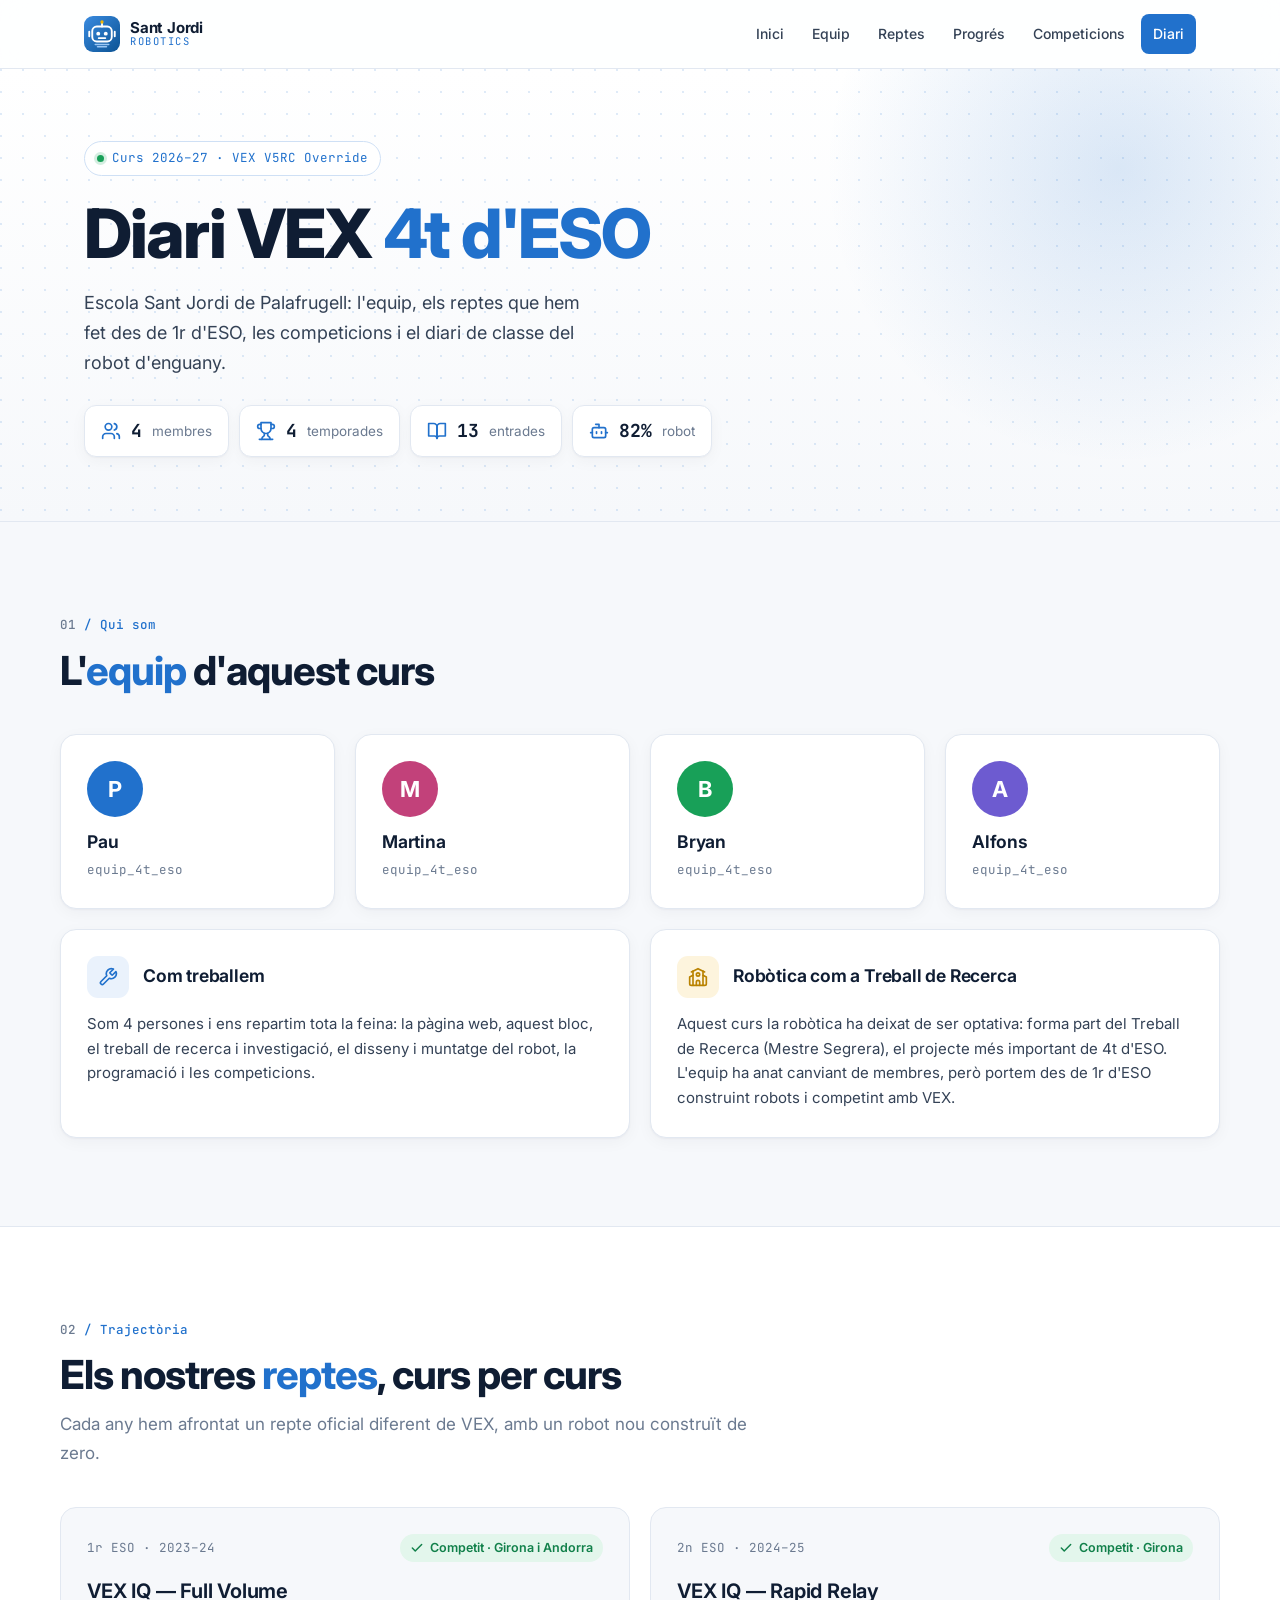
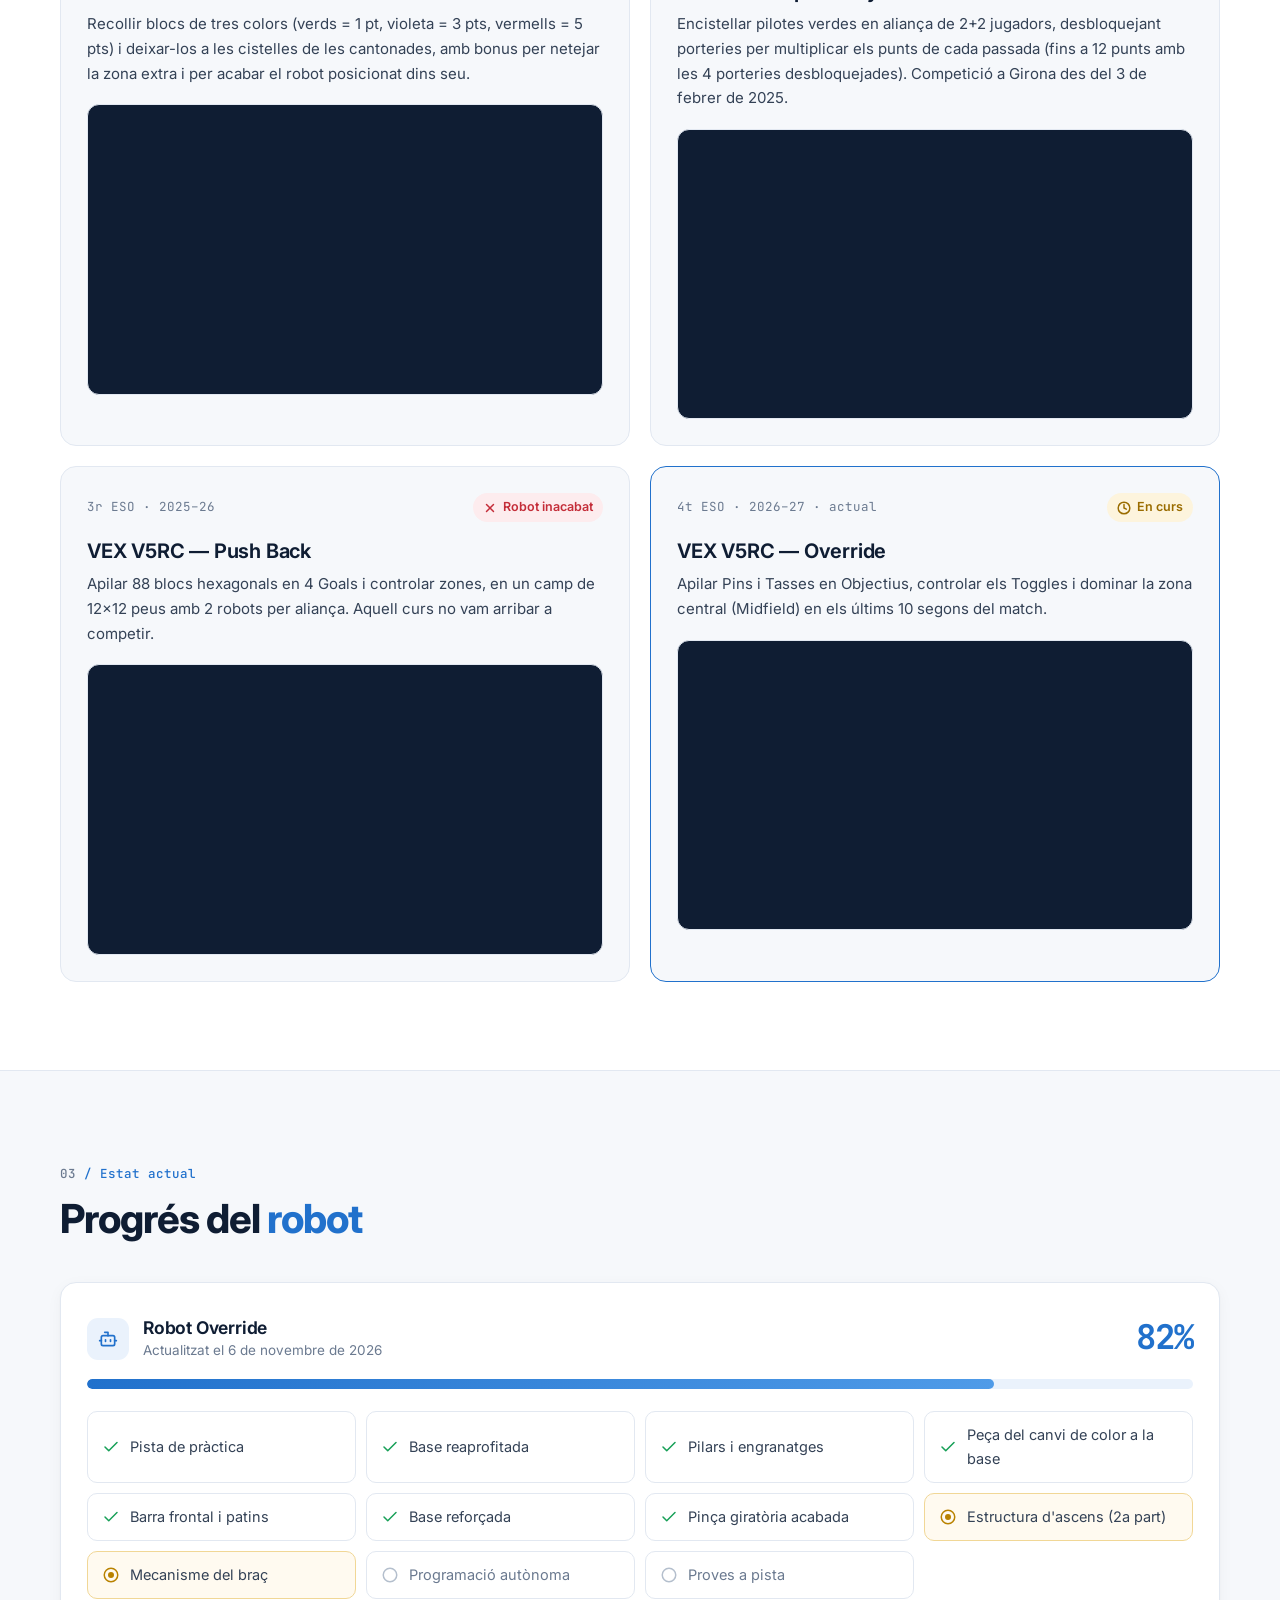
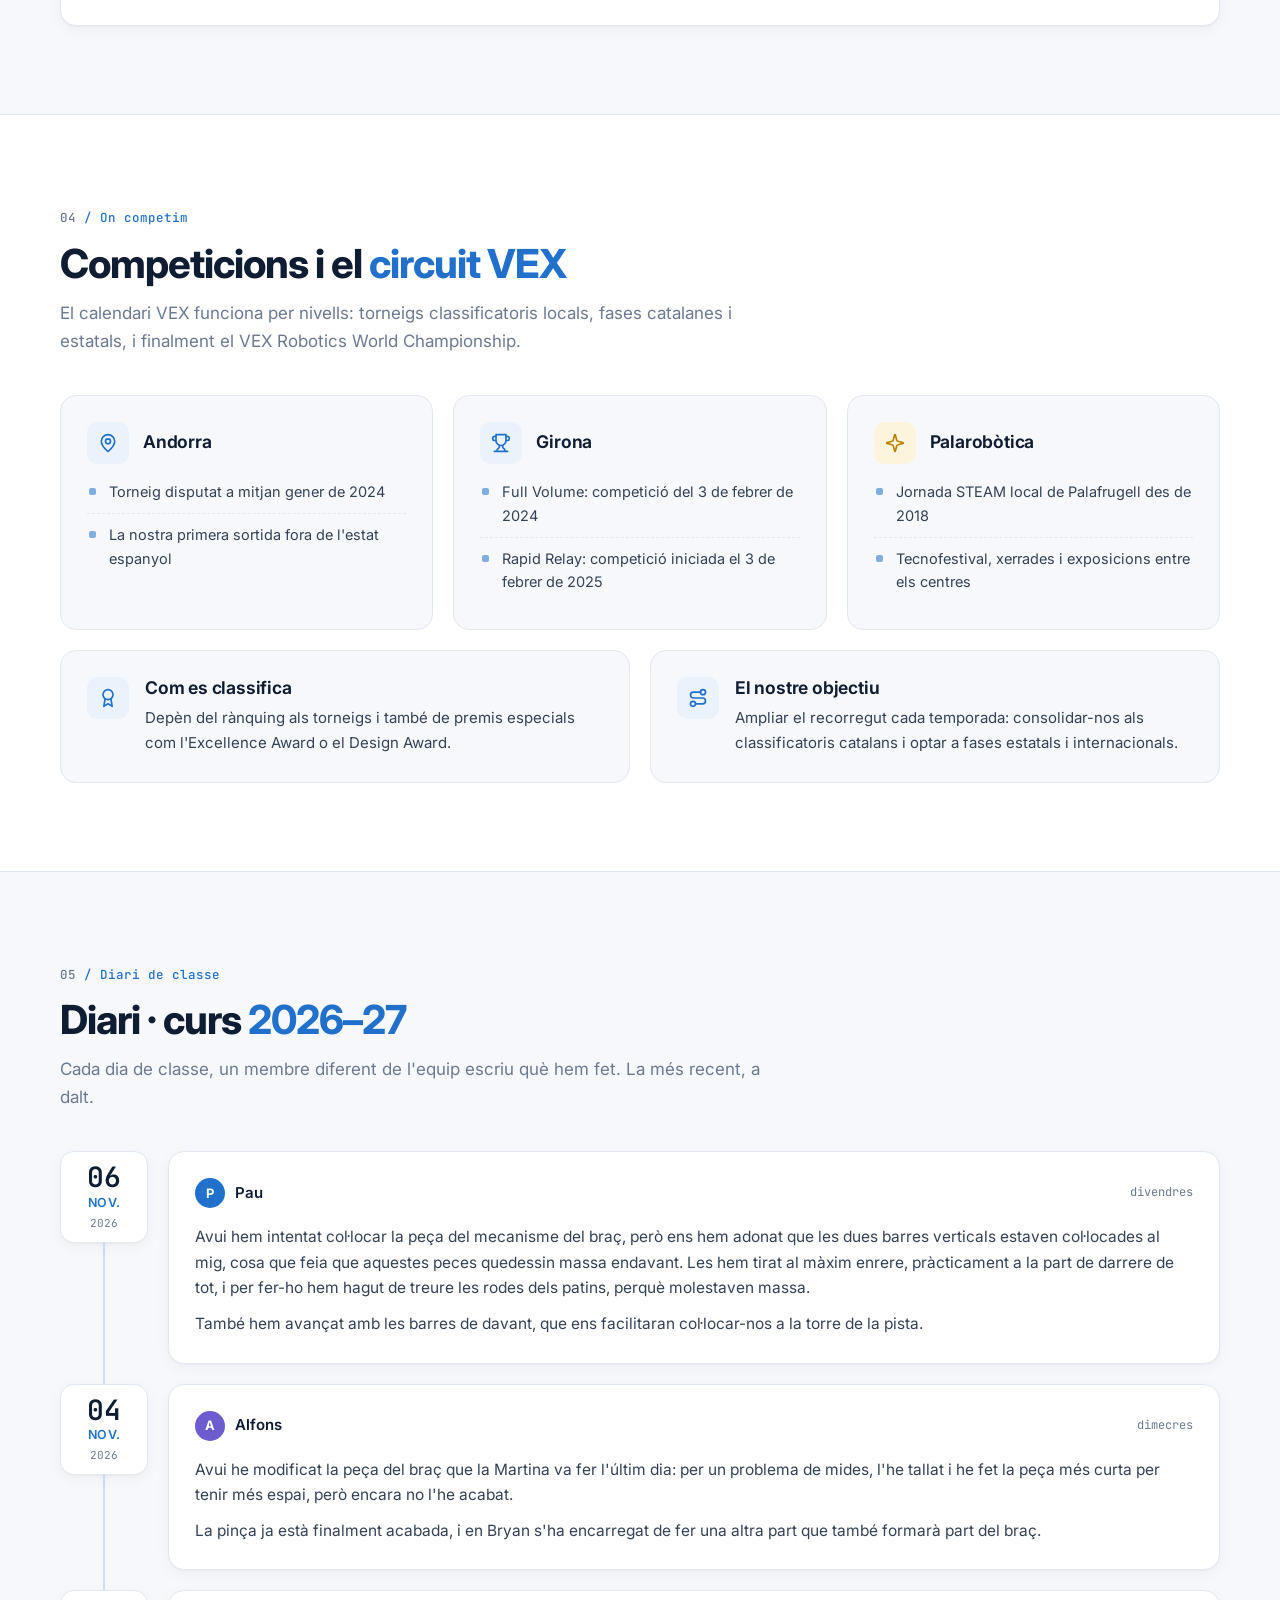
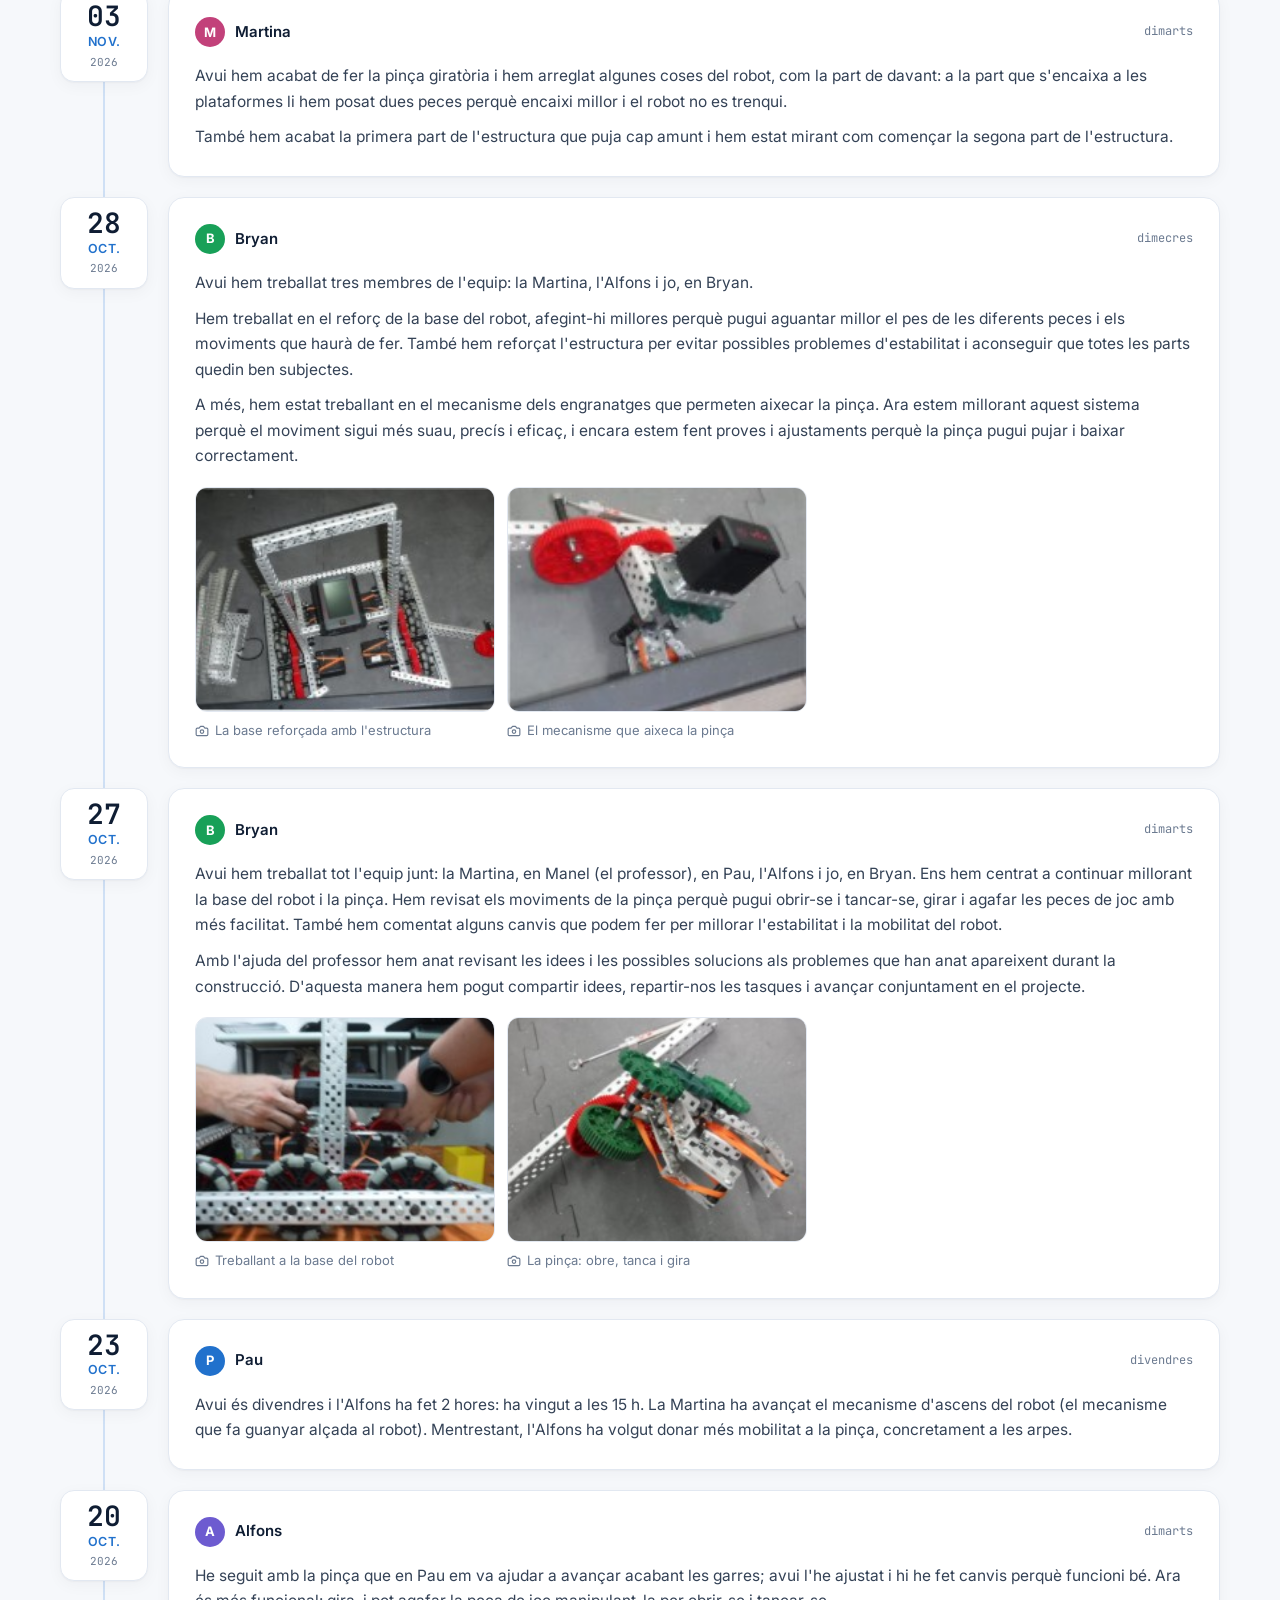
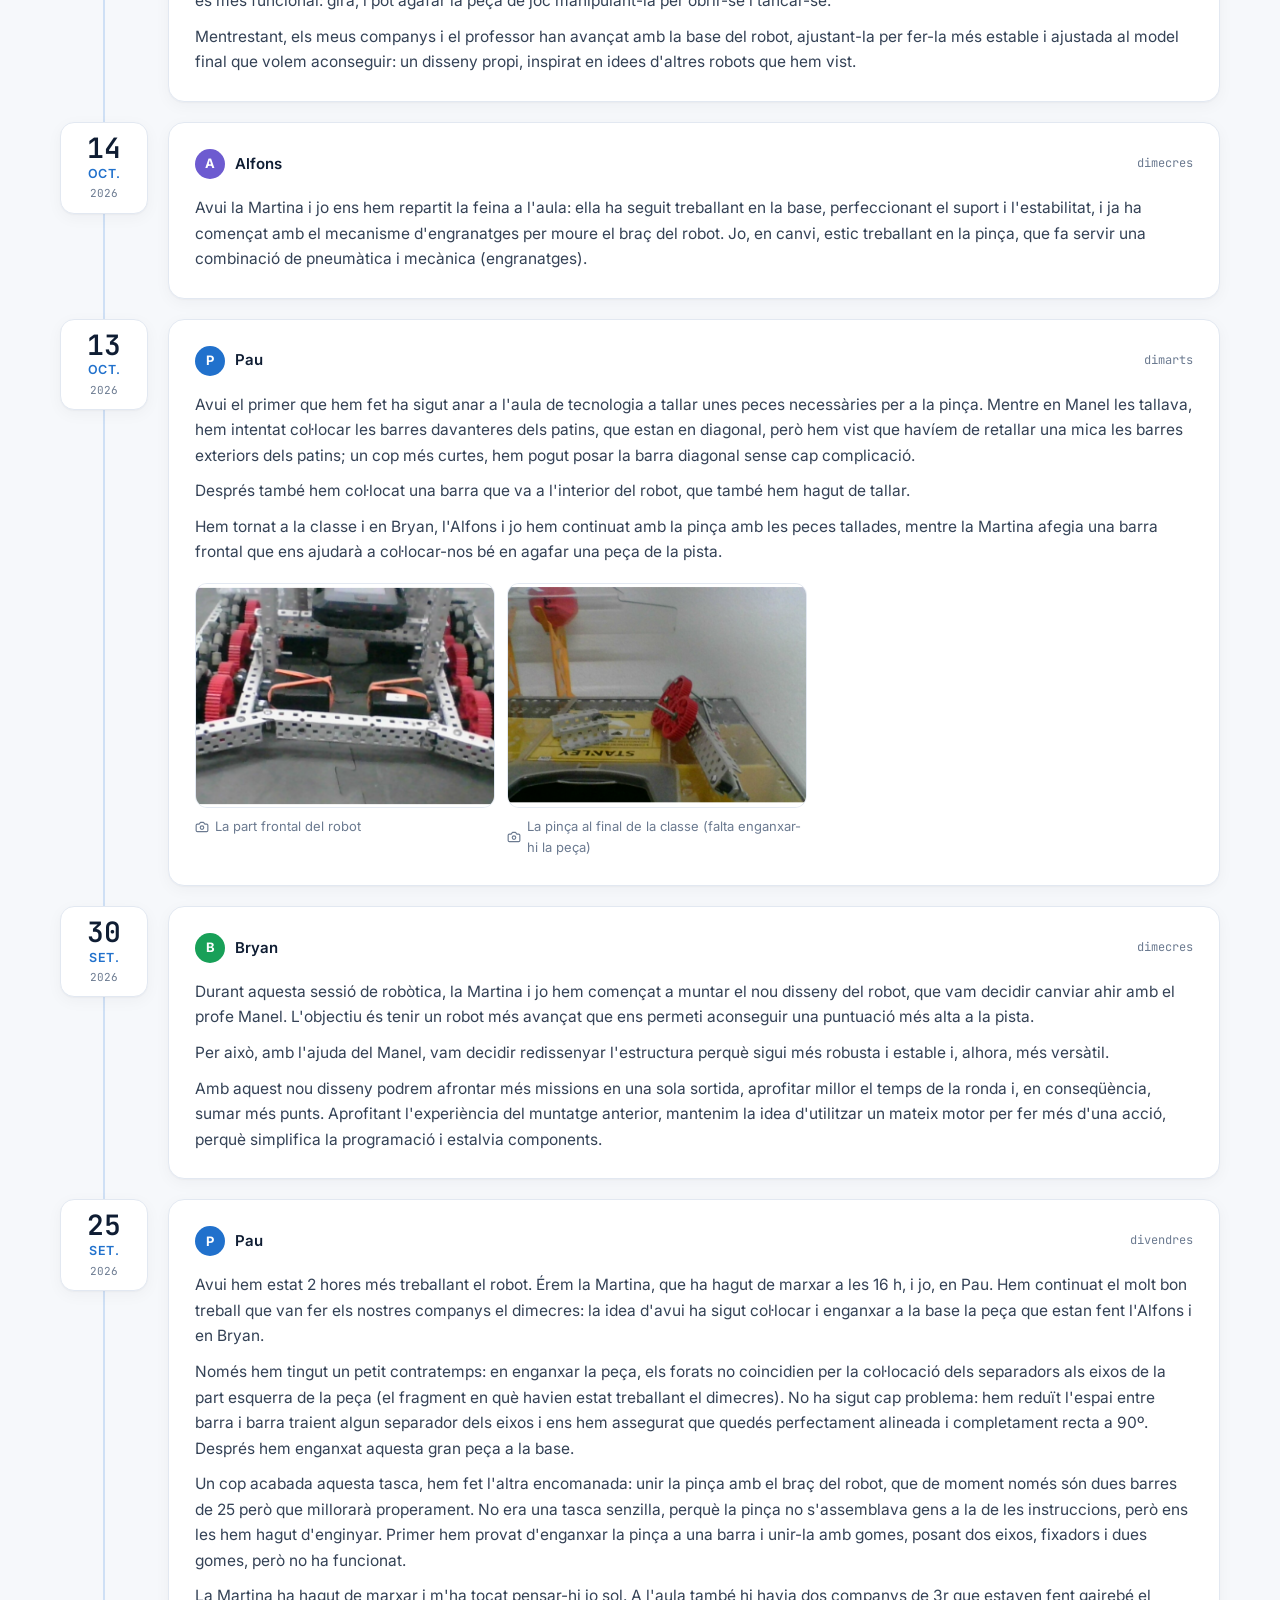
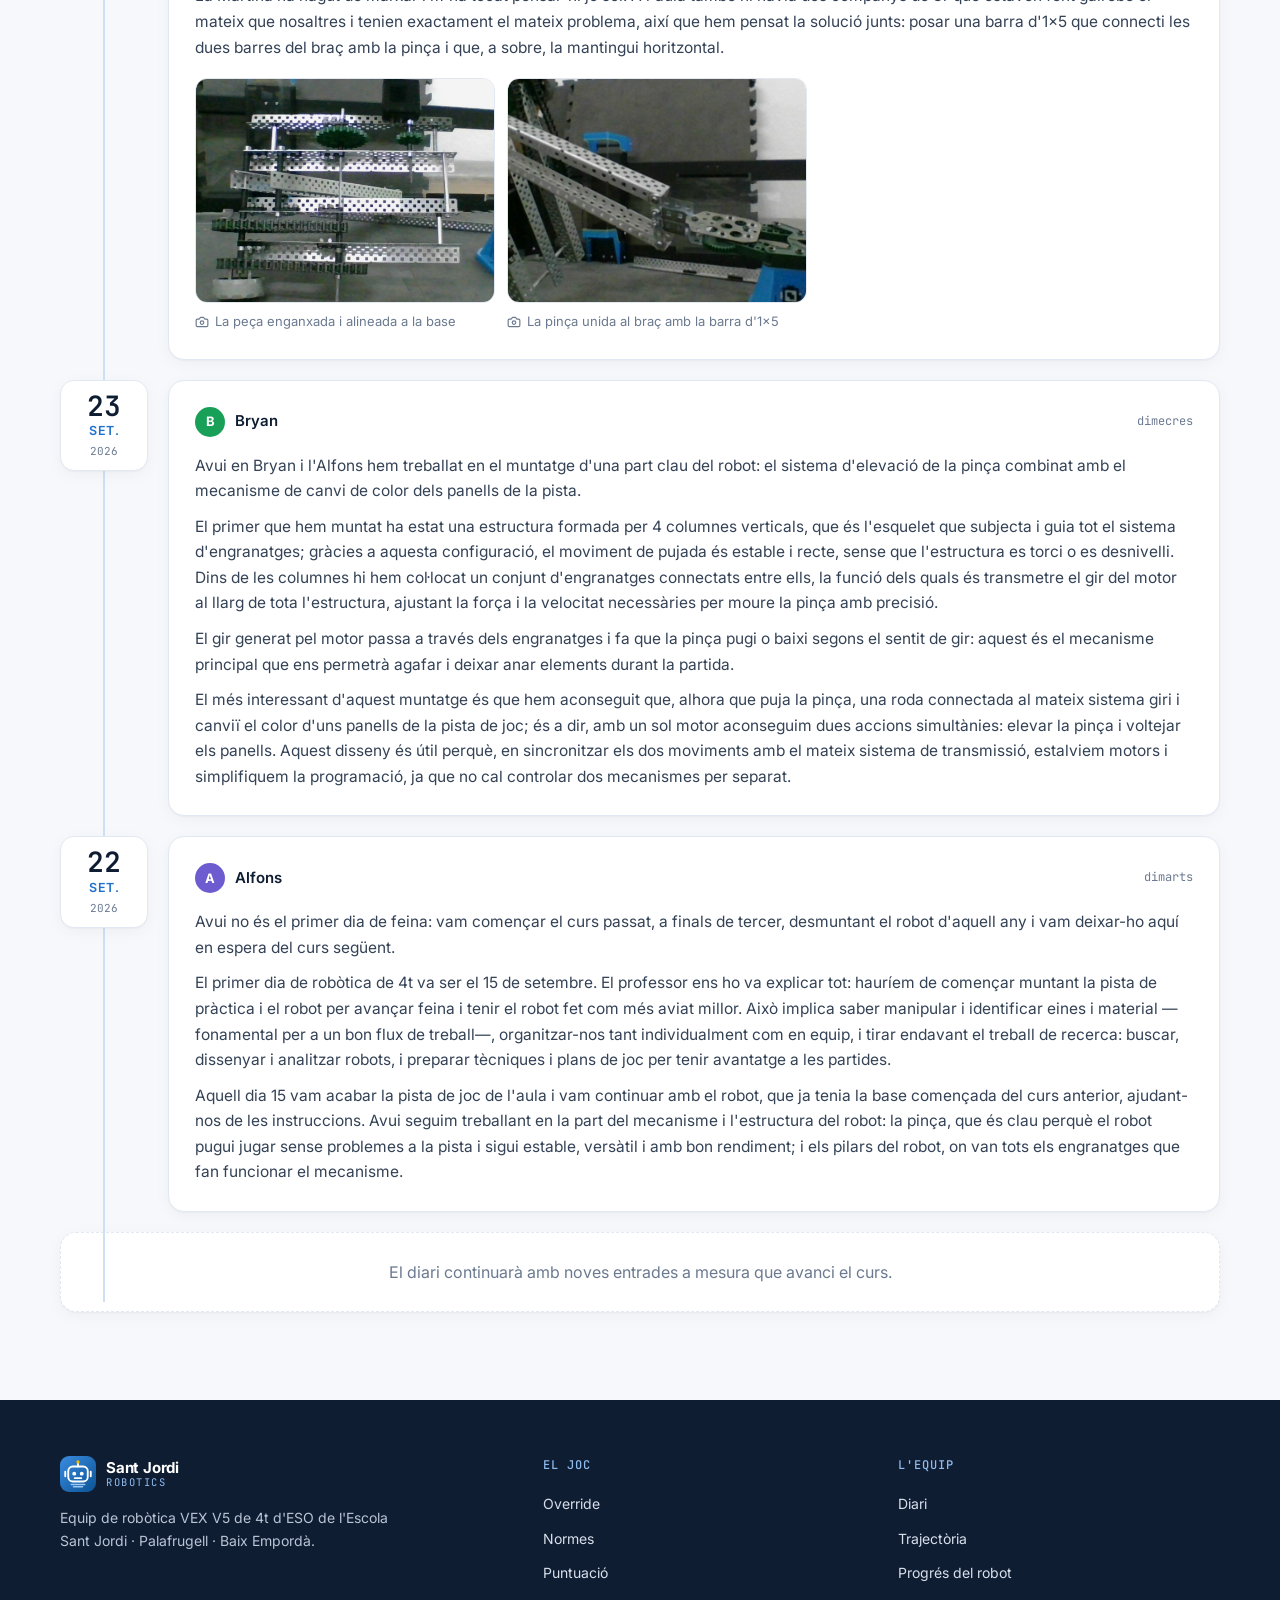
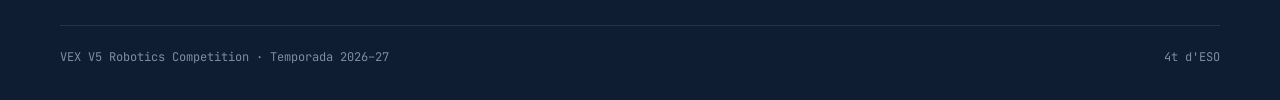
==== commit 04cd89eb: "Redisseny minimalista amb l'estil clàssic de l'Escola Sant Jordi - Tema clar amb el blau de l'escola" ====
--- a/bloc.html
+++ b/bloc.html
@@ -3,345 +3,382 @@
 <head>
 <meta charset="UTF-8">
 <meta name="viewport" content="width=device-width, initial-scale=1.0">
-<title>Bloc de l'equip – Robòtica VEX V5 – Escola Sant Jordi Palafrugell</title>
-<meta name="description" content="Bloc oficial de l'equip de robòtica VEX de l'Escola Sant Jordi de Palafrugell: equip, historial de reptes des de 1r d'ESO, competicions i diari de classe.">
-<link href="https://fonts.googleapis.com/css2?family=Comfortaa:wght@400;700&family=Open+Sans:ital,wght@0,400;0,600;0,700;1,400&family=Orbitron:wght@400;700;900&display=swap" rel="stylesheet">
+<title>Diari de l'equip – Robòtica VEX V5 – Escola Sant Jordi Palafrugell</title>
+<meta name="description" content="Diari de l'equip de robòtica VEX de l'Escola Sant Jordi de Palafrugell: equip, reptes des de 1r d'ESO, progrés del robot, competicions i diari de classe.">
+<link rel="icon" href="img/logo.svg" type="image/svg+xml">
+<link rel="preconnect" href="https://fonts.googleapis.com">
+<link rel="preconnect" href="https://fonts.gstatic.com" crossorigin>
+<link href="https://fonts.googleapis.com/css2?family=Inter:wght@400;500;600;700;800&family=JetBrains+Mono:wght@400;500;600&display=swap" rel="stylesheet">
 <link href="css/main.css" rel="stylesheet">
 </head>
 <body>
 
-<!-- NAV -->
-<nav>
-  <div class="nav-logo">Sant Jordi <span>ROBOTICS</span></div>
-  <ul class="nav-links">
-    <li><a href="index.html">Inici</a></li>
-    <li><a href="index.html#override">Override</a></li>
-    <li><a href="index.html#normes">Normes</a></li>
-    <li><a href="index.html#puntuacio">Puntuació</a></li>
-    <li><a href="index.html#palarobotica">Palarobòtica</a></li>
-    <li><a href="bloc.html" class="active">Bloc</a></li>
-  </ul>
+<nav class="nav">
+  <div class="nav-inner">
+    <a class="brand" href="index.html">
+      <img src="img/logo.svg" alt="">
+      <span class="brand-text"><b>Sant Jordi</b><small>Robotics</small></span>
+    </a>
+    <ul class="nav-links">
+      <li><a href="index.html">Inici</a></li>
+      <li><a href="#equip">Equip</a></li>
+      <li><a href="#reptes">Reptes</a></li>
+      <li><a href="#progres">Progrés</a></li>
+      <li><a href="#competicions">Competicions</a></li>
+      <li><a href="#diari" class="nav-cta">Diari</a></li>
+    </ul>
+  </div>
 </nav>
 
-<!-- HERO -->
-<header class="bloc-hero">
-  <p class="section-label">Bloc oficial de l'equip</p>
-  <h1>Diari VEX <span>4t d'ESO</span></h1>
-  <p>Escola Sant Jordi de Palafrugell — equip, historial de reptes des de 1r d'ESO, competicions i diari de classe del curs 2026-27 (VEX V5RC Override).</p>
+<header class="hero page-hero">
+  <div class="hero-inner">
+    <div>
+      <div class="kicker"><span class="live"></span>Curs 2026–27 · VEX V5RC Override</div>
+      <h1>Diari VEX <span>4t d'ESO</span></h1>
+      <p class="hero-sub">Escola Sant Jordi de Palafrugell: l'equip, els reptes que hem fet des de 1r d'ESO, les competicions i el diari de classe del robot d'enguany.</p>
+      <div class="meta-row">
+        <div class="meta-chip"><svg class="ico"><use href="img/icons.svg#i-users"/></svg><b>4</b><span>membres</span></div>
+        <div class="meta-chip"><svg class="ico"><use href="img/icons.svg#i-trophy"/></svg><b>4</b><span>temporades</span></div>
+        <div class="meta-chip"><svg class="ico"><use href="img/icons.svg#i-book"/></svg><b>13</b><span>entrades</span></div>
+        <div class="meta-chip"><svg class="ico"><use href="img/icons.svg#i-bot"/></svg><b>82%</b><span>robot</span></div>
+      </div>
+    </div>
+  </div>
 </header>
 
 <!-- EQUIP -->
-<section id="equip">
-  <div class="container">
-    <p class="section-label">Qui som</p>
-    <h2 class="section-title">L'<span>equip</span> d'aquest curs</h2>
-    <p class="section-desc">Som 4 persones i ens repartim tota la feina: la pàgina web, aquest bloc, el treball de recerca i investigació, el disseny i muntatge del robot, la programació i les competicions. Aquest curs la robòtica ha deixat de ser optativa: forma part del Treball de Recerca (Mestre Segrera), el projecte més important de 4t d'ESO.</p>
-
-    <div class="team-grid fade-in">
-      <div class="team-card"><div class="team-avatar">P</div><h4>Pau</h4><div class="role">Equip 4t ESO</div></div>
-      <div class="team-card"><div class="team-avatar">M</div><h4>Martina</h4><div class="role">Equip 4t ESO</div></div>
-      <div class="team-card"><div class="team-avatar">B</div><h4>Bryan</h4><div class="role">Equip 4t ESO</div></div>
-      <div class="team-card"><div class="team-avatar">A</div><h4>Alfons</h4><div class="role">Equip 4t ESO</div></div>
-    </div>
-
-    <p style="margin-top:1.5rem; color:var(--muted); font-size:.9rem;">L'equip ha anat canviant de membres cada curs, amb baixes i altes de companys, però portem des de 1r d'ESO construint robots i competint amb VEX de forma continuada, dins d'una escola amb llarga tradició en robòtica educativa.</p>
-  </div>
-</section>
-
-<!-- HISTORIAL DE REPTES -->
-<section class="overview-bg">
-  <div class="container">
-    <p class="section-label">Trajectòria</p>
-    <h2 class="section-title">Els nostres <span>reptes</span>, curs per curs</h2>
-    <p class="section-desc">Cada any hem afrontat un repte oficial diferent de VEX, amb un robot nou construït de zero.</p>
-
-    <div class="year-timeline fade-in">
-
-      <div class="year-card is-past">
-        <div class="yr">1r ESO · 2023-24</div>
+<section class="section" id="equip">
+  <div class="container">
+    <div class="section-head">
+      <div class="eyebrow"><span class="num">01</span>/ Qui som</div>
+      <h2>L'<span>equip</span> d'aquest curs</h2>
+    </div>
+
+    <div class="grid grid-4 fade-in">
+      <div class="card member"><div class="avatar lg av-pau">P</div><h3>Pau</h3><span>equip_4t_eso</span></div>
+      <div class="card member"><div class="avatar lg av-martina">M</div><h3>Martina</h3><span>equip_4t_eso</span></div>
+      <div class="card member"><div class="avatar lg av-bryan">B</div><h3>Bryan</h3><span>equip_4t_eso</span></div>
+      <div class="card member"><div class="avatar lg av-alfons">A</div><h3>Alfons</h3><span>equip_4t_eso</span></div>
+    </div>
+
+    <div class="grid grid-2 mt fade-in">
+      <div class="card">
+        <div class="card-head"><div class="icon-tile"><svg class="ico"><use href="img/icons.svg#i-wrench"/></svg></div><h3>Com treballem</h3></div>
+        <p>Som 4 persones i ens repartim tota la feina: la pàgina web, aquest bloc, el treball de recerca i investigació, el disseny i muntatge del robot, la programació i les competicions.</p>
+      </div>
+      <div class="card">
+        <div class="card-head"><div class="icon-tile gold"><svg class="ico"><use href="img/icons.svg#i-school"/></svg></div><h3>Robòtica com a Treball de Recerca</h3></div>
+        <p>Aquest curs la robòtica ha deixat de ser optativa: forma part del Treball de Recerca (Mestre Segrera), el projecte més important de 4t d'ESO. L'equip ha anat canviant de membres, però portem des de 1r d'ESO construint robots i competint amb VEX.</p>
+      </div>
+    </div>
+  </div>
+</section>
+
+<!-- REPTES -->
+<section class="section alt" id="reptes">
+  <div class="container">
+    <div class="section-head">
+      <div class="eyebrow"><span class="num">02</span>/ Trajectòria</div>
+      <h2>Els nostres <span>reptes</span>, curs per curs</h2>
+      <p>Cada any hem afrontat un repte oficial diferent de VEX, amb un robot nou construït de zero.</p>
+    </div>
+
+    <div class="grid grid-2 fade-in">
+      <article class="card season">
+        <div class="season-top">
+          <span class="yr">1r ESO · 2023–24</span>
+          <span class="status ok"><svg class="ico"><use href="img/icons.svg#i-check"/></svg>Competit · Girona i Andorra</span>
+        </div>
         <h3>VEX IQ — Full Volume</h3>
         <p>Recollir blocs de tres colors (verds = 1 pt, violeta = 3 pts, vermells = 5 pts) i deixar-los a les cistelles de les cantonades, amb bonus per netejar la zona extra i per acabar el robot posicionat dins seu.</p>
-        <div class="year-video">
-          <iframe src="https://www.youtube-nocookie.com/embed/100tfTCiVmc" title="VEX IQ Full Volume" loading="lazy" allow="accelerometer; autoplay; clipboard-write; encrypted-media; gyroscope; picture-in-picture" allowfullscreen></iframe>
-        </div>
-        <span class="year-status status-ok">✓ Competit — Girona i Andorra</span>
-      </div>
-
-      <div class="year-card is-past">
-        <div class="yr">2n ESO · 2024-25</div>
+        <div class="video"><iframe src="https://www.youtube-nocookie.com/embed/100tfTCiVmc" title="VEX IQ Full Volume" loading="lazy" allow="accelerometer; autoplay; clipboard-write; encrypted-media; gyroscope; picture-in-picture" allowfullscreen></iframe></div>
+      </article>
+
+      <article class="card season">
+        <div class="season-top">
+          <span class="yr">2n ESO · 2024–25</span>
+          <span class="status ok"><svg class="ico"><use href="img/icons.svg#i-check"/></svg>Competit · Girona</span>
+        </div>
         <h3>VEX IQ — Rapid Relay</h3>
-        <p>Encistellar pilotes verdes en aliança de 2+2 jugadors, desbloquejant porteries per multiplicar els punts de cada passada (fins a 12 punts amb les 4 porteries desbloquejades).</p>
-        <div class="year-video">
-          <iframe src="https://www.youtube-nocookie.com/embed/aa0B7kNHpg8" title="VEX IQ Rapid Relay" loading="lazy" allow="accelerometer; autoplay; clipboard-write; encrypted-media; gyroscope; picture-in-picture" allowfullscreen></iframe>
-        </div>
-        <span class="year-status status-ok">✓ Competit — Girona (des del 3 de febrer de 2025)</span>
-      </div>
-
-      <div class="year-card is-past">
-        <div class="yr">3r ESO · 2025-26</div>
+        <p>Encistellar pilotes verdes en aliança de 2+2 jugadors, desbloquejant porteries per multiplicar els punts de cada passada (fins a 12 punts amb les 4 porteries desbloquejades). Competició a Girona des del 3 de febrer de 2025.</p>
+        <div class="video"><iframe src="https://www.youtube-nocookie.com/embed/aa0B7kNHpg8" title="VEX IQ Rapid Relay" loading="lazy" allow="accelerometer; autoplay; clipboard-write; encrypted-media; gyroscope; picture-in-picture" allowfullscreen></iframe></div>
+      </article>
+
+      <article class="card season">
+        <div class="season-top">
+          <span class="yr">3r ESO · 2025–26</span>
+          <span class="status no"><svg class="ico"><use href="img/icons.svg#i-x"/></svg>Robot inacabat</span>
+        </div>
         <h3>VEX V5RC — Push Back</h3>
-        <p>Apilar 88 blocs hexagonals en 4 Goals i controlar zones, en un camp de 12×12 peus amb 2 robots per aliança.</p>
-        <div class="year-video">
-          <iframe src="https://www.youtube-nocookie.com/embed/ocmONiVun9M" title="VEX V5RC Push Back" loading="lazy" allow="accelerometer; autoplay; clipboard-write; encrypted-media; gyroscope; picture-in-picture" allowfullscreen></iframe>
-        </div>
-        <span class="year-status status-no">✕ No vam competir — robot inacabat</span>
-      </div>
-
-      <div class="year-card is-current">
-        <div class="yr">4t ESO · 2026-27 (curs actual)</div>
+        <p>Apilar 88 blocs hexagonals en 4 Goals i controlar zones, en un camp de 12×12 peus amb 2 robots per aliança. Aquell curs no vam arribar a competir.</p>
+        <div class="video"><iframe src="https://www.youtube-nocookie.com/embed/ocmONiVun9M" title="VEX V5RC Push Back" loading="lazy" allow="accelerometer; autoplay; clipboard-write; encrypted-media; gyroscope; picture-in-picture" allowfullscreen></iframe></div>
+      </article>
+
+      <article class="card season current">
+        <div class="season-top">
+          <span class="yr">4t ESO · 2026–27 · actual</span>
+          <span class="status now"><svg class="ico"><use href="img/icons.svg#i-clock"/></svg>En curs</span>
+        </div>
         <h3>VEX V5RC — Override</h3>
-        <p>Apilar Pins i Tasses en Objectius, controlar els Toggles i dominar la zona central (Midfield) en els últims 10 segons del matx.</p>
-        <div class="year-video">
-          <iframe src="https://www.youtube-nocookie.com/embed/68NxYIAzbkY" title="VEX V5RC Override" loading="lazy" allow="accelerometer; autoplay; clipboard-write; encrypted-media; gyroscope; picture-in-picture" allowfullscreen></iframe>
-        </div>
-        <span class="year-status status-now">▶ En curs</span>
-      </div>
-
+        <p>Apilar Pins i Tasses en Objectius, controlar els Toggles i dominar la zona central (Midfield) en els últims 10 segons del match.</p>
+        <div class="video"><iframe src="https://www.youtube-nocookie.com/embed/68NxYIAzbkY" title="VEX V5RC Override" loading="lazy" allow="accelerometer; autoplay; clipboard-write; encrypted-media; gyroscope; picture-in-picture" allowfullscreen></iframe></div>
+      </article>
     </div>
   </div>
 </section>
 
 <!-- PROGRÉS -->
-<section id="progres">
-  <div class="container">
-    <p class="section-label">Estat actual</p>
-    <h2 class="section-title">Progrés del <span>robot</span></h2>
-    <p class="section-desc">Actualitzat el 6 de novembre de 2026.</p>
-
-    <div class="progress-wrap fade-in">
-      <div class="progress-bar-track"><div class="progress-bar-fill" style="width:82%;"></div></div>
-      <div class="progress-steps">
-        <span class="progress-step step-done">✓ Pista de pràctica</span>
-        <span class="progress-step step-done">✓ Base reaprofitada</span>
-        <span class="progress-step step-done">✓ Pilars i engranatges</span>
-        <span class="progress-step step-done">✓ Peça del canvi de color enganxada a la base</span>
-        <span class="progress-step step-done">✓ Barra frontal i patins del robot</span>
-        <span class="progress-step step-done">✓ Base reforçada</span>
-        <span class="progress-step step-done">✓ Pinça giratòria acabada</span>
-        <span class="progress-step step-active">▶ Estructura d'ascens (segona part)</span>
-        <span class="progress-step step-active">▶ Mecanisme del braç</span>
-        <span class="progress-step step-todo">Programació autònoma</span>
-        <span class="progress-step step-todo">Proves a pista</span>
-      </div>
+<section class="section" id="progres">
+  <div class="container">
+    <div class="section-head">
+      <div class="eyebrow"><span class="num">03</span>/ Estat actual</div>
+      <h2>Progrés del <span>robot</span></h2>
+    </div>
+
+    <div class="card fade-in">
+      <div class="progress-head">
+        <div class="card-head" style="margin:0"><div class="icon-tile"><svg class="ico"><use href="img/icons.svg#i-bot"/></svg></div><div><h3>Robot Override</h3><p style="font-size:13.5px;color:var(--muted)">Actualitzat el 6 de novembre de 2026</p></div></div>
+        <b>82%</b>
+      </div>
+      <div class="bar"><i style="width:82%"></i></div>
+      <ul class="steps">
+        <li class="done"><svg class="ico"><use href="img/icons.svg#i-check"/></svg>Pista de pràctica</li>
+        <li class="done"><svg class="ico"><use href="img/icons.svg#i-check"/></svg>Base reaprofitada</li>
+        <li class="done"><svg class="ico"><use href="img/icons.svg#i-check"/></svg>Pilars i engranatges</li>
+        <li class="done"><svg class="ico"><use href="img/icons.svg#i-check"/></svg>Peça del canvi de color a la base</li>
+        <li class="done"><svg class="ico"><use href="img/icons.svg#i-check"/></svg>Barra frontal i patins</li>
+        <li class="done"><svg class="ico"><use href="img/icons.svg#i-check"/></svg>Base reforçada</li>
+        <li class="done"><svg class="ico"><use href="img/icons.svg#i-check"/></svg>Pinça giratòria acabada</li>
+        <li class="now"><svg class="ico"><use href="img/icons.svg#i-dot"/></svg>Estructura d'ascens (2a part)</li>
+        <li class="now"><svg class="ico"><use href="img/icons.svg#i-dot"/></svg>Mecanisme del braç</li>
+        <li class="todo"><svg class="ico"><use href="img/icons.svg#i-circle"/></svg>Programació autònoma</li>
+        <li class="todo"><svg class="ico"><use href="img/icons.svg#i-circle"/></svg>Proves a pista</li>
+      </ul>
     </div>
   </div>
 </section>
 
 <!-- COMPETICIONS -->
-<section class="overview-bg">
-  <div class="container">
-    <p class="section-label">On competim</p>
-    <h2 class="section-title">Competicions i el <span>circuit VEX</span></h2>
-    <p class="section-desc">El calendari VEX funciona per nivells: torneigs classificatoris locals i comarcals, fases catalanes i estatals, i finalment el VEX Robotics World Championship. Classificar-se depèn del rànquing i també de premis especials com l'Excellence Award o el Design Award.</p>
-
-    <div class="rules-grid fade-in">
-      <div class="rule-card">
-        <div class="rule-icon ri-blue">📍</div>
-        <h4>Andorra</h4>
-        <ul><li>Torneig disputat a mitjan gener de 2024</li><li>La nostra primera sortida fora de l'estat espanyol</li></ul>
-      </div>
-      <div class="rule-card">
-        <div class="rule-icon ri-accent">🏟️</div>
-        <h4>Girona</h4>
-        <ul><li>Full Volume: competició del 3 de febrer de 2024</li><li>Rapid Relay: competició iniciada el 3 de febrer de 2025</li></ul>
-      </div>
-      <div class="rule-card">
-        <div class="rule-icon ri-gold">🏫</div>
-        <h4>Palarobòtica (Palafrugell)</h4>
-        <ul><li>Jornada STEAM local des de 2018, organitzada pel Grup de Treball de Programació i Robòtica de Palafrugell</li><li>Jornades, Tecnofestival, xerrades i exposicions entre els centres de Palafrugell</li></ul>
-      </div>
-    </div>
-
-    <p style="margin-top:2rem; color:var(--muted); font-size:.9rem;">Cada temporada ampliem el nostre recorregut competitiu, amb l'objectiu de consolidar-nos als classificatoris catalans i, en properes edicions, optar a fases estatals i internacionals.</p>
+<section class="section alt" id="competicions">
+  <div class="container">
+    <div class="section-head">
+      <div class="eyebrow"><span class="num">04</span>/ On competim</div>
+      <h2>Competicions i el <span>circuit VEX</span></h2>
+      <p>El calendari VEX funciona per nivells: torneigs classificatoris locals, fases catalanes i estatals, i finalment el VEX Robotics World Championship.</p>
+    </div>
+
+    <div class="grid grid-3 fade-in">
+      <div class="card">
+        <div class="card-head"><div class="icon-tile"><svg class="ico"><use href="img/icons.svg#i-pin"/></svg></div><h3>Andorra</h3></div>
+        <ul class="list"><li>Torneig disputat a mitjan gener de 2024</li><li>La nostra primera sortida fora de l'estat espanyol</li></ul>
+      </div>
+      <div class="card">
+        <div class="card-head"><div class="icon-tile"><svg class="ico"><use href="img/icons.svg#i-trophy"/></svg></div><h3>Girona</h3></div>
+        <ul class="list"><li>Full Volume: competició del 3 de febrer de 2024</li><li>Rapid Relay: competició iniciada el 3 de febrer de 2025</li></ul>
+      </div>
+      <div class="card">
+        <div class="card-head"><div class="icon-tile gold"><svg class="ico"><use href="img/icons.svg#i-sparkles"/></svg></div><h3>Palarobòtica</h3></div>
+        <ul class="list"><li>Jornada STEAM local de Palafrugell des de 2018</li><li>Tecnofestival, xerrades i exposicions entre els centres</li></ul>
+      </div>
+    </div>
+
+    <div class="grid grid-2 mt fade-in">
+      <div class="card callout">
+        <div class="icon-tile"><svg class="ico"><use href="img/icons.svg#i-award"/></svg></div>
+        <div><h3>Com es classifica</h3><p>Depèn del rànquing als torneigs i també de premis especials com l'Excellence Award o el Design Award.</p></div>
+      </div>
+      <div class="card callout">
+        <div class="icon-tile"><svg class="ico"><use href="img/icons.svg#i-route"/></svg></div>
+        <div><h3>El nostre objectiu</h3><p>Ampliar el recorregut cada temporada: consolidar-nos als classificatoris catalans i optar a fases estatals i internacionals.</p></div>
+      </div>
+    </div>
   </div>
 </section>
 
 <!-- DIARI -->
-<section id="diari">
-  <div class="container">
-    <p class="section-label">Diari de classe</p>
-    <h2 class="section-title">Diari — Curs <span>2026-2027</span></h2>
-    <p class="section-desc">Anirem afegint una entrada nova cada dia de classe, escrita per un membre diferent de l'equip.</p>
-
-    <div class="diary-entry fade-in">
-      <div class="de-meta">
-        <span class="de-date">6 de novembre de 2026</span>
-        <span class="de-author">— Pau</span>
-      </div>
-      <p>Avui hem intentat col·locar la peça del mecanisme del braç, però ens hem adonat que les dues barres verticals estaven col·locades al mig, cosa que feia que aquestes peces quedessin massa endavant. Les hem tirat al màxim enrere, pràcticament a la part de darrere de tot, i per fer-ho hem hagut de treure les rodes dels patins, perquè molestaven massa.</p>
-      <p>També hem avançat amb les barres de davant, que ens facilitaran col·locar-nos a la torre de la pista.</p>
-    </div>
-
-    <div class="diary-entry fade-in">
-      <div class="de-meta">
-        <span class="de-date">4 de novembre de 2026</span>
-        <span class="de-author">— Alfons</span>
-      </div>
-      <p>Avui he modificat la peça del braç que la Martina va fer l'últim dia: per un problema de mides, l'he tallat i he fet la peça més curta per tenir més espai, però encara no l'he acabat.</p>
-      <p>La pinça ja està finalment acabada, i en Bryan s'ha encarregat de fer una altra part que també formarà part del braç.</p>
-    </div>
-
-    <div class="diary-entry fade-in">
-      <div class="de-meta">
-        <span class="de-date">3 de novembre de 2026</span>
-        <span class="de-author">— Martina</span>
-      </div>
-      <p>Avui hem acabat de fer la pinça giratòria i hem arreglat algunes coses del robot, com la part de davant: a la part que s'encaixa a les plataformes li hem posat dues peces perquè encaixi millor i el robot no es trenqui.</p>
-      <p>També hem acabat la primera part de l'estructura que puja cap amunt i hem estat mirant com començar la segona part de l'estructura.</p>
-    </div>
-
-    <div class="diary-entry fade-in">
-      <div class="de-meta">
-        <span class="de-date">28 d'octubre de 2026</span>
-        <span class="de-author">— Bryan</span>
-      </div>
-      <p>Avui hem treballat tres membres de l'equip: la Martina, l'Alfons i jo, en Bryan.</p>
-      <p>Hem treballat en el reforç de la base del robot, afegint-hi millores perquè pugui aguantar millor el pes de les diferents peces i els moviments que haurà de fer. També hem reforçat l'estructura per evitar possibles problemes d'estabilitat i aconseguir que totes les parts quedin ben subjectes.</p>
-      <p>A més, hem estat treballant en el mecanisme dels engranatges que permeten aixecar la pinça. Ara estem millorant aquest sistema perquè el moviment sigui més suau, precís i eficaç, i encara estem fent proves i ajustaments perquè la pinça pugui pujar i baixar correctament.</p>
-      <div class="diary-photos">
-        <figure>
-          <img src="img/diari/2026-10-28-estructura.jpg" alt="Base del robot reforçada amb l'estructura vertical i el cervell V5" loading="lazy">
-          <figcaption>La base reforçada amb l'estructura</figcaption>
-        </figure>
-        <figure>
-          <img src="img/diari/2026-10-28-pinca.jpg" alt="Mecanisme d'engranatges per aixecar la pinça amb el motor" loading="lazy">
-          <figcaption>El mecanisme d'engranatges que aixeca la pinça</figcaption>
-        </figure>
-      </div>
-    </div>
-
-    <div class="diary-entry fade-in">
-      <div class="de-meta">
-        <span class="de-date">27 d'octubre de 2026</span>
-        <span class="de-author">— Bryan</span>
-      </div>
-      <p>Avui hem treballat tot l'equip junt: la Martina, en Manel (el professor), en Pau, l'Alfons i jo, en Bryan. Ens hem centrat a continuar millorant la base del robot i la pinça. Hem revisat els moviments de la pinça perquè pugui obrir-se i tancar-se, girar i agafar les peces de joc amb més facilitat. També hem comentat alguns canvis que podem fer per millorar l'estabilitat i la mobilitat del robot.</p>
-      <p>Amb l'ajuda del professor hem anat revisant les idees i les possibles solucions als problemes que han anat apareixent durant la construcció. D'aquesta manera hem pogut compartir idees, repartir-nos les tasques i avançar conjuntament en el projecte.</p>
-      <div class="diary-photos">
-        <figure>
-          <img src="img/diari/2026-10-27-base.jpg" alt="Treballant a la base del robot amb les rodes omnidireccionals" loading="lazy">
-          <figcaption>Treballant a la base del robot</figcaption>
-        </figure>
-        <figure>
-          <img src="img/diari/2026-10-27-pinca.jpg" alt="La pinça amb els engranatges verds i les gomes taronja" loading="lazy">
-          <figcaption>La pinça, revisant com obre, tanca i gira</figcaption>
-        </figure>
-      </div>
-    </div>
-
-    <div class="diary-entry fade-in">
-      <div class="de-meta">
-        <span class="de-date">23 d'octubre de 2026</span>
-        <span class="de-author">— Pau</span>
-      </div>
-      <p>Avui és divendres i l'Alfons ha fet 2 hores: ha vingut a les 15 h. La Martina ha avançat el mecanisme d'ascens del robot (el mecanisme que fa guanyar alçada al robot). Mentrestant, l'Alfons ha volgut donar més mobilitat a la pinça, concretament a les arpes.</p>
-    </div>
-
-    <div class="diary-entry fade-in">
-      <div class="de-meta">
-        <span class="de-date">20 d'octubre de 2026</span>
-        <span class="de-author">— Alfons</span>
-      </div>
-      <p>He seguit amb la pinça que en Pau em va ajudar a avançar acabant les garres; avui l'he ajustat i hi he fet canvis perquè funcioni bé. Ara és més funcional: gira, i pot agafar la peça de joc manipulant-la per obrir-se i tancar-se.</p>
-      <p>Mentrestant, els meus companys i el professor han avançat amb la base del robot, ajustant-la per fer-la més estable i ajustada al model final que volem aconseguir: un disseny propi, inspirat en idees d'altres robots que hem vist.</p>
-    </div>
-
-    <div class="diary-entry fade-in">
-      <div class="de-meta">
-        <span class="de-date">14 d'octubre de 2026</span>
-        <span class="de-author">— Alfons</span>
-      </div>
-      <p>Avui la Martina i jo ens hem repartit la feina a l'aula: ella ha seguit treballant en la base, perfeccionant el suport i l'estabilitat, i ja ha començat amb el mecanisme d'engranatges per moure el braç del robot. Jo, en canvi, estic treballant en la pinça, que fa servir una combinació de pneumàtica i mecànica (engranatges).</p>
-    </div>
-
-    <div class="diary-entry fade-in">
-      <div class="de-meta">
-        <span class="de-date">13 d'octubre de 2026</span>
-        <span class="de-author">— Pau</span>
-      </div>
-      <p>Avui el primer que hem fet ha sigut anar a l'aula de tecnologia a tallar unes peces necessàries per a la pinça. Mentre en Manel les tallava, hem intentat col·locar les barres davanteres dels patins, que estan en diagonal, però hem vist que havíem de retallar una mica les barres exteriors dels patins; un cop més curtes, hem pogut posar la barra diagonal sense cap complicació.</p>
-      <p>Després també hem col·locat una barra que va a l'interior del robot, que també hem hagut de tallar.</p>
-      <p>Hem tornat a la classe i en Bryan, l'Alfons i jo hem continuat amb la pinça amb les peces tallades, mentre la Martina afegia una barra frontal que ens ajudarà a col·locar-nos bé en agafar una peça de la pista.</p>
-      <div class="diary-photos">
-        <figure>
-          <img src="img/diari/2026-10-13-frontal.png" alt="Part frontal del robot amb la barra diagonal dels patins ja col·locada">
-          <figcaption>Així ha quedat la part frontal del robot amb el que hem fet avui</figcaption>
-        </figure>
-        <figure>
-          <img src="img/diari/2026-10-13-pinca.png" alt="Pinça del robot encara sense enganxar a la base, al final de la classe">
-          <figcaption>Així ha quedat la pinça al final de la classe (falta enganxar la peça a la pinça)</figcaption>
-        </figure>
-      </div>
-    </div>
-
-    <div class="diary-entry fade-in">
-      <div class="de-meta">
-        <span class="de-date">30 de setembre de 2026</span>
-        <span class="de-author">— Bryan</span>
-      </div>
-      <p>Avui és dia 30 de setembre. Durant aquesta sessió de robòtica, la Martina i jo hem començat a muntar el nou disseny del robot, que vam decidir canviar ahir amb el profe Manel. L'objectiu és tenir un robot més avançat que ens permeti aconseguir una puntuació més alta a la pista.</p>
-      <p>Per això, amb l'ajuda del Manel, vam decidir redissenyar l'estructura perquè sigui més robusta i estable i, alhora, més versàtil.</p>
-      <p>Amb aquest nou disseny podrem afrontar més missions en una sola sortida, aprofitar millor el temps de la ronda i, en conseqüència, sumar més punts. Aprofitant l'experiència del muntatge anterior, mantenim la idea d'utilitzar un mateix motor per fer més d'una acció, perquè simplifica la programació i estalvia components.</p>
-    </div>
-
-    <div class="diary-entry fade-in">
-      <div class="de-meta">
-        <span class="de-date">25 de setembre de 2026</span>
-        <span class="de-author">— Pau</span>
-      </div>
-      <p>Avui, divendres 25 de setembre, hem estat 2 hores més treballant el robot. Érem la Martina, que ha hagut de marxar a les 16 h, i jo, en Pau. Hem continuat el molt bon treball que van fer els nostres companys el dimecres: la idea d'avui ha sigut col·locar i enganxar a la base la peça que estan fent l'Alfons i en Bryan.</p>
-      <p>Només hem tingut un petit contratemps: en enganxar la peça, els forats no coincidien per la col·locació dels separadors als eixos de la part esquerra de la peça (el fragment en què havien estat treballant el dimecres). No ha sigut cap problema: hem reduït l'espai entre barra i barra traient algun separador dels eixos i ens hem assegurat que quedés perfectament alineada i completament recta a 90º. Després hem enganxat aquesta gran peça a la base.</p>
-      <p>Un cop acabada aquesta tasca, hem fet l'altra encomanada: unir la pinça amb el braç del robot, que de moment només són dues barres de 25 però que millorarà properament. No era una tasca senzilla, perquè la pinça no s'assemblava gens a la de les instruccions, però ens les hem hagut d'enginyar. Primer hem provat d'enganxar la pinça a una barra i unir-la amb gomes, posant dos eixos, fixadors i dues gomes, però no ha funcionat.</p>
-      <p>La Martina ha hagut de marxar i m'ha tocat pensar-hi jo sol. A l'aula també hi havia dos companys de 3r que estaven fent gairebé el mateix que nosaltres i tenien exactament el mateix problema, així que hem pensat la solució junts: posar una barra d'1x5 que connecti les dues barres del braç amb la pinça i que, a sobre, la mantingui horitzontal.</p>
-      <div class="diary-photos">
-        <figure>
-          <img src="img/diari/2026-09-25-base.png" alt="Peça del mecanisme enganxada i alineada a la base del robot">
-          <figcaption>La peça enganxada i alineada a la base</figcaption>
-        </figure>
-        <figure>
-          <img src="img/diari/2026-09-25-pinca.png" alt="Pinça unida al braç del robot amb una barra d'1x5">
-          <figcaption>La pinça unida al braç amb la barra d'1x5</figcaption>
-        </figure>
-      </div>
-    </div>
-
-    <div class="diary-entry fade-in">
-      <div class="de-meta">
-        <span class="de-date">23 de setembre de 2026</span>
-        <span class="de-author">— Bryan</span>
-      </div>
-      <p>Avui, dia 23 de setembre, en Bryan i l'Alfons hem treballat en el muntatge d'una part clau del robot: el sistema d'elevació de la pinça combinat amb el mecanisme de canvi de color dels panells de la pista.</p>
-      <p>El primer que hem muntat ha estat una estructura formada per 4 columnes verticals, que és l'esquelet que subjecta i guia tot el sistema d'engranatges; gràcies a aquesta configuració, el moviment de pujada és estable i recte, sense que l'estructura es torci o es desnivelli. Dins de les columnes hi hem col·locat un conjunt d'engranatges connectats entre ells, la funció dels quals és transmetre el gir del motor al llarg de tota l'estructura, ajustant la força i la velocitat necessàries per moure la pinça amb precisió.</p>
-      <p>El gir generat pel motor passa a través dels engranatges i fa que la pinça pugi o baixi segons el sentit de gir: aquest és el mecanisme principal que ens permetrà agafar i deixar anar elements durant la partida.</p>
-      <p>El més interessant d'aquest muntatge és que hem aconseguit que, alhora que puja la pinça, una roda connectada al mateix sistema giri i canviï el color d'uns panells de la pista de joc; és a dir, amb un sol motor aconseguim dues accions simultànies: elevar la pinça i voltejar els panells. Aquest disseny és útil perquè, en sincronitzar els dos moviments amb el mateix sistema de transmissió, estalviem motors i simplifiquem la programació, ja que no cal controlar dos mecanismes per separat: activant un sol motor aconseguim l'efecte doble.</p>
-    </div>
-
-    <div class="diary-entry fade-in">
-      <div class="de-meta">
-        <span class="de-date">22 de setembre de 2026</span>
-        <span class="de-author">— Alfons</span>
-      </div>
-      <p>Avui és dia 22 de setembre, però no és el primer dia de feina: vam començar el curs passat, a finals de tercer, desmuntant el robot d'aquell any i vam deixar-ho aquí en espera del curs següent.</p>
-      <p>El primer dia de robòtica de 4t va ser el 15 de setembre. El professor ens ho va explicar tot: hauríem de començar muntant la pista de pràctica i el robot per avançar feina i tenir el robot fet com més aviat millor. Això implica saber manipular i identificar eines i material —fonamental per a un bon flux de treball—, organitzar-nos tant individualment com en equip, i tirar endavant el treball de recerca: buscar, dissenyar i analitzar robots, i preparar tècniques i plans de joc per tenir avantatge a les partides.</p>
-      <p>Aquell dia 15 vam acabar la pista de joc de l'aula i vam continuar amb el robot, que ja tenia la base començada del curs anterior, ajudant-nos de les instruccions. Avui, dia 22, seguim treballant en la part del mecanisme i l'estructura del robot: la pinça, que és clau perquè el robot pugui jugar sense problemes a la pista i sigui estable, versàtil i amb bon rendiment; i els pilars del robot, on van tots els engranatges que fan funcionar el mecanisme.</p>
-    </div>
-
-    <div class="diary-more">📓 El diari continuarà amb noves entrades a mesura que avanci el curs.</div>
-  </div>
-</section>
-
-<!-- FOOTER -->
-<footer>
-  <div class="footer-logo">SANT JORDI ROBOTICS</div>
-  <p>Escola Sant Jordi · Palafrugell · Baix Empordà</p>
-  <p style="margin-top:.3rem;">4t d'ESO · VEX V5 Robotics Competition · Temporada 2026–27</p>
+<section class="section" id="diari">
+  <div class="container">
+    <div class="section-head">
+      <div class="eyebrow"><span class="num">05</span>/ Diari de classe</div>
+      <h2>Diari · curs <span>2026–27</span></h2>
+      <p>Cada dia de classe, un membre diferent de l'equip escriu què hem fet. La més recent, a dalt.</p>
+    </div>
+
+    <div class="timeline">
+
+      <article class="entry fade-in" id="d-2026-11-06">
+        <div class="date"><b>06</b><span>nov.</span><small>2026</small></div>
+        <div class="card">
+          <div class="card-head"><div class="who"><span class="avatar av-pau">P</span>Pau</div><span class="when">divendres</span></div>
+          <p>Avui hem intentat col·locar la peça del mecanisme del braç, però ens hem adonat que les dues barres verticals estaven col·locades al mig, cosa que feia que aquestes peces quedessin massa endavant. Les hem tirat al màxim enrere, pràcticament a la part de darrere de tot, i per fer-ho hem hagut de treure les rodes dels patins, perquè molestaven massa.</p>
+          <p>També hem avançat amb les barres de davant, que ens facilitaran col·locar-nos a la torre de la pista.</p>
+        </div>
+      </article>
+
+      <article class="entry fade-in" id="d-2026-11-04">
+        <div class="date"><b>04</b><span>nov.</span><small>2026</small></div>
+        <div class="card">
+          <div class="card-head"><div class="who"><span class="avatar av-alfons">A</span>Alfons</div><span class="when">dimecres</span></div>
+          <p>Avui he modificat la peça del braç que la Martina va fer l'últim dia: per un problema de mides, l'he tallat i he fet la peça més curta per tenir més espai, però encara no l'he acabat.</p>
+          <p>La pinça ja està finalment acabada, i en Bryan s'ha encarregat de fer una altra part que també formarà part del braç.</p>
+        </div>
+      </article>
+
+      <article class="entry fade-in" id="d-2026-11-03">
+        <div class="date"><b>03</b><span>nov.</span><small>2026</small></div>
+        <div class="card">
+          <div class="card-head"><div class="who"><span class="avatar av-martina">M</span>Martina</div><span class="when">dimarts</span></div>
+          <p>Avui hem acabat de fer la pinça giratòria i hem arreglat algunes coses del robot, com la part de davant: a la part que s'encaixa a les plataformes li hem posat dues peces perquè encaixi millor i el robot no es trenqui.</p>
+          <p>També hem acabat la primera part de l'estructura que puja cap amunt i hem estat mirant com començar la segona part de l'estructura.</p>
+        </div>
+      </article>
+
+      <article class="entry fade-in" id="d-2026-10-28">
+        <div class="date"><b>28</b><span>oct.</span><small>2026</small></div>
+        <div class="card">
+          <div class="card-head"><div class="who"><span class="avatar av-bryan">B</span>Bryan</div><span class="when">dimecres</span></div>
+          <p>Avui hem treballat tres membres de l'equip: la Martina, l'Alfons i jo, en Bryan.</p>
+          <p>Hem treballat en el reforç de la base del robot, afegint-hi millores perquè pugui aguantar millor el pes de les diferents peces i els moviments que haurà de fer. També hem reforçat l'estructura per evitar possibles problemes d'estabilitat i aconseguir que totes les parts quedin ben subjectes.</p>
+          <p>A més, hem estat treballant en el mecanisme dels engranatges que permeten aixecar la pinça. Ara estem millorant aquest sistema perquè el moviment sigui més suau, precís i eficaç, i encara estem fent proves i ajustaments perquè la pinça pugui pujar i baixar correctament.</p>
+          <div class="photos">
+            <figure><img src="img/diari/2026-10-28-estructura.jpg" alt="Base del robot reforçada amb l'estructura vertical i el cervell V5" loading="lazy"><figcaption><svg class="ico"><use href="img/icons.svg#i-camera"/></svg>La base reforçada amb l'estructura</figcaption></figure>
+            <figure><img src="img/diari/2026-10-28-pinca.jpg" alt="Mecanisme d'engranatges per aixecar la pinça amb el motor" loading="lazy"><figcaption><svg class="ico"><use href="img/icons.svg#i-camera"/></svg>El mecanisme que aixeca la pinça</figcaption></figure>
+          </div>
+        </div>
+      </article>
+
+      <article class="entry fade-in" id="d-2026-10-27">
+        <div class="date"><b>27</b><span>oct.</span><small>2026</small></div>
+        <div class="card">
+          <div class="card-head"><div class="who"><span class="avatar av-bryan">B</span>Bryan</div><span class="when">dimarts</span></div>
+          <p>Avui hem treballat tot l'equip junt: la Martina, en Manel (el professor), en Pau, l'Alfons i jo, en Bryan. Ens hem centrat a continuar millorant la base del robot i la pinça. Hem revisat els moviments de la pinça perquè pugui obrir-se i tancar-se, girar i agafar les peces de joc amb més facilitat. També hem comentat alguns canvis que podem fer per millorar l'estabilitat i la mobilitat del robot.</p>
+          <p>Amb l'ajuda del professor hem anat revisant les idees i les possibles solucions als problemes que han anat apareixent durant la construcció. D'aquesta manera hem pogut compartir idees, repartir-nos les tasques i avançar conjuntament en el projecte.</p>
+          <div class="photos">
+            <figure><img src="img/diari/2026-10-27-base.jpg" alt="Treballant a la base del robot amb les rodes omnidireccionals" loading="lazy"><figcaption><svg class="ico"><use href="img/icons.svg#i-camera"/></svg>Treballant a la base del robot</figcaption></figure>
+            <figure><img src="img/diari/2026-10-27-pinca.jpg" alt="La pinça amb els engranatges verds i les gomes taronja" loading="lazy"><figcaption><svg class="ico"><use href="img/icons.svg#i-camera"/></svg>La pinça: obre, tanca i gira</figcaption></figure>
+          </div>
+        </div>
+      </article>
+
+      <article class="entry fade-in" id="d-2026-10-23">
+        <div class="date"><b>23</b><span>oct.</span><small>2026</small></div>
+        <div class="card">
+          <div class="card-head"><div class="who"><span class="avatar av-pau">P</span>Pau</div><span class="when">divendres</span></div>
+          <p>Avui és divendres i l'Alfons ha fet 2 hores: ha vingut a les 15 h. La Martina ha avançat el mecanisme d'ascens del robot (el mecanisme que fa guanyar alçada al robot). Mentrestant, l'Alfons ha volgut donar més mobilitat a la pinça, concretament a les arpes.</p>
+        </div>
+      </article>
+
+      <article class="entry fade-in" id="d-2026-10-20">
+        <div class="date"><b>20</b><span>oct.</span><small>2026</small></div>
+        <div class="card">
+          <div class="card-head"><div class="who"><span class="avatar av-alfons">A</span>Alfons</div><span class="when">dimarts</span></div>
+          <p>He seguit amb la pinça que en Pau em va ajudar a avançar acabant les garres; avui l'he ajustat i hi he fet canvis perquè funcioni bé. Ara és més funcional: gira, i pot agafar la peça de joc manipulant-la per obrir-se i tancar-se.</p>
+          <p>Mentrestant, els meus companys i el professor han avançat amb la base del robot, ajustant-la per fer-la més estable i ajustada al model final que volem aconseguir: un disseny propi, inspirat en idees d'altres robots que hem vist.</p>
+        </div>
+      </article>
+
+      <article class="entry fade-in" id="d-2026-10-14">
+        <div class="date"><b>14</b><span>oct.</span><small>2026</small></div>
+        <div class="card">
+          <div class="card-head"><div class="who"><span class="avatar av-alfons">A</span>Alfons</div><span class="when">dimecres</span></div>
+          <p>Avui la Martina i jo ens hem repartit la feina a l'aula: ella ha seguit treballant en la base, perfeccionant el suport i l'estabilitat, i ja ha començat amb el mecanisme d'engranatges per moure el braç del robot. Jo, en canvi, estic treballant en la pinça, que fa servir una combinació de pneumàtica i mecànica (engranatges).</p>
+        </div>
+      </article>
+
+      <article class="entry fade-in" id="d-2026-10-13">
+        <div class="date"><b>13</b><span>oct.</span><small>2026</small></div>
+        <div class="card">
+          <div class="card-head"><div class="who"><span class="avatar av-pau">P</span>Pau</div><span class="when">dimarts</span></div>
+          <p>Avui el primer que hem fet ha sigut anar a l'aula de tecnologia a tallar unes peces necessàries per a la pinça. Mentre en Manel les tallava, hem intentat col·locar les barres davanteres dels patins, que estan en diagonal, però hem vist que havíem de retallar una mica les barres exteriors dels patins; un cop més curtes, hem pogut posar la barra diagonal sense cap complicació.</p>
+          <p>Després també hem col·locat una barra que va a l'interior del robot, que també hem hagut de tallar.</p>
+          <p>Hem tornat a la classe i en Bryan, l'Alfons i jo hem continuat amb la pinça amb les peces tallades, mentre la Martina afegia una barra frontal que ens ajudarà a col·locar-nos bé en agafar una peça de la pista.</p>
+          <div class="photos">
+            <figure><img src="img/diari/2026-10-13-frontal.png" alt="Part frontal del robot amb la barra diagonal dels patins ja col·locada" loading="lazy"><figcaption><svg class="ico"><use href="img/icons.svg#i-camera"/></svg>La part frontal del robot</figcaption></figure>
+            <figure><img src="img/diari/2026-10-13-pinca.png" alt="Pinça del robot encara sense enganxar, al final de la classe" loading="lazy"><figcaption><svg class="ico"><use href="img/icons.svg#i-camera"/></svg>La pinça al final de la classe (falta enganxar-hi la peça)</figcaption></figure>
+          </div>
+        </div>
+      </article>
+
+      <article class="entry fade-in" id="d-2026-09-30">
+        <div class="date"><b>30</b><span>set.</span><small>2026</small></div>
+        <div class="card">
+          <div class="card-head"><div class="who"><span class="avatar av-bryan">B</span>Bryan</div><span class="when">dimecres</span></div>
+          <p>Durant aquesta sessió de robòtica, la Martina i jo hem començat a muntar el nou disseny del robot, que vam decidir canviar ahir amb el profe Manel. L'objectiu és tenir un robot més avançat que ens permeti aconseguir una puntuació més alta a la pista.</p>
+          <p>Per això, amb l'ajuda del Manel, vam decidir redissenyar l'estructura perquè sigui més robusta i estable i, alhora, més versàtil.</p>
+          <p>Amb aquest nou disseny podrem afrontar més missions en una sola sortida, aprofitar millor el temps de la ronda i, en conseqüència, sumar més punts. Aprofitant l'experiència del muntatge anterior, mantenim la idea d'utilitzar un mateix motor per fer més d'una acció, perquè simplifica la programació i estalvia components.</p>
+        </div>
+      </article>
+
+      <article class="entry fade-in" id="d-2026-09-25">
+        <div class="date"><b>25</b><span>set.</span><small>2026</small></div>
+        <div class="card">
+          <div class="card-head"><div class="who"><span class="avatar av-pau">P</span>Pau</div><span class="when">divendres</span></div>
+          <p>Avui hem estat 2 hores més treballant el robot. Érem la Martina, que ha hagut de marxar a les 16 h, i jo, en Pau. Hem continuat el molt bon treball que van fer els nostres companys el dimecres: la idea d'avui ha sigut col·locar i enganxar a la base la peça que estan fent l'Alfons i en Bryan.</p>
+          <p>Només hem tingut un petit contratemps: en enganxar la peça, els forats no coincidien per la col·locació dels separadors als eixos de la part esquerra de la peça (el fragment en què havien estat treballant el dimecres). No ha sigut cap problema: hem reduït l'espai entre barra i barra traient algun separador dels eixos i ens hem assegurat que quedés perfectament alineada i completament recta a 90º. Després hem enganxat aquesta gran peça a la base.</p>
+          <p>Un cop acabada aquesta tasca, hem fet l'altra encomanada: unir la pinça amb el braç del robot, que de moment només són dues barres de 25 però que millorarà properament. No era una tasca senzilla, perquè la pinça no s'assemblava gens a la de les instruccions, però ens les hem hagut d'enginyar. Primer hem provat d'enganxar la pinça a una barra i unir-la amb gomes, posant dos eixos, fixadors i dues gomes, però no ha funcionat.</p>
+          <p>La Martina ha hagut de marxar i m'ha tocat pensar-hi jo sol. A l'aula també hi havia dos companys de 3r que estaven fent gairebé el mateix que nosaltres i tenien exactament el mateix problema, així que hem pensat la solució junts: posar una barra d'1x5 que connecti les dues barres del braç amb la pinça i que, a sobre, la mantingui horitzontal.</p>
+          <div class="photos">
+            <figure><img src="img/diari/2026-09-25-base.png" alt="Peça del mecanisme enganxada i alineada a la base del robot" loading="lazy"><figcaption><svg class="ico"><use href="img/icons.svg#i-camera"/></svg>La peça enganxada i alineada a la base</figcaption></figure>
+            <figure><img src="img/diari/2026-09-25-pinca.png" alt="Pinça unida al braç del robot amb una barra d'1x5" loading="lazy"><figcaption><svg class="ico"><use href="img/icons.svg#i-camera"/></svg>La pinça unida al braç amb la barra d'1x5</figcaption></figure>
+          </div>
+        </div>
+      </article>
+
+      <article class="entry fade-in" id="d-2026-09-23">
+        <div class="date"><b>23</b><span>set.</span><small>2026</small></div>
+        <div class="card">
+          <div class="card-head"><div class="who"><span class="avatar av-bryan">B</span>Bryan</div><span class="when">dimecres</span></div>
+          <p>Avui en Bryan i l'Alfons hem treballat en el muntatge d'una part clau del robot: el sistema d'elevació de la pinça combinat amb el mecanisme de canvi de color dels panells de la pista.</p>
+          <p>El primer que hem muntat ha estat una estructura formada per 4 columnes verticals, que és l'esquelet que subjecta i guia tot el sistema d'engranatges; gràcies a aquesta configuració, el moviment de pujada és estable i recte, sense que l'estructura es torci o es desnivelli. Dins de les columnes hi hem col·locat un conjunt d'engranatges connectats entre ells, la funció dels quals és transmetre el gir del motor al llarg de tota l'estructura, ajustant la força i la velocitat necessàries per moure la pinça amb precisió.</p>
+          <p>El gir generat pel motor passa a través dels engranatges i fa que la pinça pugi o baixi segons el sentit de gir: aquest és el mecanisme principal que ens permetrà agafar i deixar anar elements durant la partida.</p>
+          <p>El més interessant d'aquest muntatge és que hem aconseguit que, alhora que puja la pinça, una roda connectada al mateix sistema giri i canviï el color d'uns panells de la pista de joc; és a dir, amb un sol motor aconseguim dues accions simultànies: elevar la pinça i voltejar els panells. Aquest disseny és útil perquè, en sincronitzar els dos moviments amb el mateix sistema de transmissió, estalviem motors i simplifiquem la programació, ja que no cal controlar dos mecanismes per separat.</p>
+        </div>
+      </article>
+
+      <article class="entry fade-in" id="d-2026-09-22">
+        <div class="date"><b>22</b><span>set.</span><small>2026</small></div>
+        <div class="card">
+          <div class="card-head"><div class="who"><span class="avatar av-alfons">A</span>Alfons</div><span class="when">dimarts</span></div>
+          <p>Avui no és el primer dia de feina: vam començar el curs passat, a finals de tercer, desmuntant el robot d'aquell any i vam deixar-ho aquí en espera del curs següent.</p>
+          <p>El primer dia de robòtica de 4t va ser el 15 de setembre. El professor ens ho va explicar tot: hauríem de començar muntant la pista de pràctica i el robot per avançar feina i tenir el robot fet com més aviat millor. Això implica saber manipular i identificar eines i material —fonamental per a un bon flux de treball—, organitzar-nos tant individualment com en equip, i tirar endavant el treball de recerca: buscar, dissenyar i analitzar robots, i preparar tècniques i plans de joc per tenir avantatge a les partides.</p>
+          <p>Aquell dia 15 vam acabar la pista de joc de l'aula i vam continuar amb el robot, que ja tenia la base començada del curs anterior, ajudant-nos de les instruccions. Avui seguim treballant en la part del mecanisme i l'estructura del robot: la pinça, que és clau perquè el robot pugui jugar sense problemes a la pista i sigui estable, versàtil i amb bon rendiment; i els pilars del robot, on van tots els engranatges que fan funcionar el mecanisme.</p>
+        </div>
+      </article>
+
+      <div class="card end-card fade-in">El diari continuarà amb noves entrades a mesura que avanci el curs.</div>
+    </div>
+  </div>
+</section>
+
+<footer class="footer">
+  <div class="footer-inner">
+    <div>
+      <a class="brand" href="index.html"><img src="img/logo.svg" alt=""><span class="brand-text"><b>Sant Jordi</b><small>Robotics</small></span></a>
+      <p>Equip de robòtica VEX V5 de 4t d'ESO de l'Escola Sant Jordi · Palafrugell · Baix Empordà.</p>
+    </div>
+    <div>
+      <h4>El joc</h4>
+      <ul>
+        <li><a href="index.html#override">Override</a></li>
+        <li><a href="index.html#normes">Normes</a></li>
+        <li><a href="index.html#puntuacio">Puntuació</a></li>
+      </ul>
+    </div>
+    <div>
+      <h4>L'equip</h4>
+      <ul>
+        <li><a href="#diari">Diari</a></li>
+        <li><a href="#reptes">Trajectòria</a></li>
+        <li><a href="#progres">Progrés del robot</a></li>
+      </ul>
+    </div>
+  </div>
+  <div class="footer-bottom"><span>VEX V5 Robotics Competition · Temporada 2026–27</span><span>4t d'ESO</span></div>
 </footer>
 
 <script>
-  const observer = new IntersectionObserver((entries) => {
-    entries.forEach(e => { if (e.isIntersecting) e.target.classList.add('visible'); });
-  }, { threshold: 0.1 });
-  document.querySelectorAll('.fade-in').forEach(el => observer.observe(el));
+  const io = new IntersectionObserver(es => es.forEach(e => { if (e.isIntersecting) { e.target.classList.add('visible'); io.unobserve(e.target); } }), { threshold: 0.08 });
+  document.querySelectorAll('.fade-in').forEach(el => io.observe(el));
 </script>
 </body>
 </html>
--- a/css/main.css
+++ b/css/main.css
@@ -1,735 +1,541 @@
-/* Sant Jordi Robotics: blau de l'Escola Sant Jordi + estètica tècnica VEX */
+/* Sant Jordi Robotics — estil clàssic de l'escola, minimalista, amb tocs tècnics */
 :root {
   --brand: #2171cc;
   --brand-dark: #0b5394;
-  --brand-deep: #071d38;
-  --brand-soft: #e9f1fa;
-
-  --bg: #f5f8fc;
-  --card: #ffffff;
-  --card2: #f3f7fc;
-  --text: #212121;
-  --heading: #0b2a4d;
-  --muted: #5f6b7a;
-  --line: rgba(33,113,204,0.16);
-  --shadow: 0 2px 12px rgba(11,83,148,0.07);
-
-  --accent: var(--brand);
+  --brand-soft: #eaf2fc;
+  --brand-line: #cfe0f5;
+
+  --bg: #f6f8fb;
+  --surface: #ffffff;
+  --ink: #0f1d33;
+  --text: #344256;
+  --muted: #6b7a90;
+  --line: #e2e8f1;
+
   --red: #e63946;
-  --blue: #1d72b8;
-  --gold: #e09400;
-  --green: #1f9d55;
-  --darker: var(--brand-deep);
+  --gold: #e8a500;
+  --green: #18a058;
+
+  --radius: 16px;
+  --radius-sm: 10px;
+  --shadow: 0 1px 2px rgba(15,29,51,.04), 0 4px 16px rgba(15,29,51,.04);
+  --shadow-hover: 0 2px 4px rgba(15,29,51,.05), 0 12px 32px rgba(33,113,204,.12);
+
+  --mono: 'JetBrains Mono', ui-monospace, monospace;
+  --sans: 'Inter', system-ui, -apple-system, sans-serif;
 }
 
 * { margin: 0; padding: 0; box-sizing: border-box; }
-
-html { scroll-behavior: smooth; }
-
+html { scroll-behavior: smooth; scroll-padding-top: 80px; }
 body {
   background: var(--bg);
   color: var(--text);
-  font-family: 'Open Sans', sans-serif;
-  font-weight: 400;
-  line-height: 1.7;
-  overflow-x: hidden;
-}
-
-body::before {
-  content: '';
-  position: fixed;
-  inset: 0;
-  background-image:
-    linear-gradient(rgba(33,113,204,0.045) 1px, transparent 1px),
-    linear-gradient(90deg, rgba(33,113,204,0.045) 1px, transparent 1px);
-  background-size: 48px 48px;
-  pointer-events: none;
-  z-index: 0;
-}
-
-a { color: var(--brand); }
+  font-family: var(--sans);
+  font-size: 16px;
+  line-height: 1.65;
+  -webkit-font-smoothing: antialiased;
+}
+a { color: var(--brand); text-decoration: none; }
+a:hover { text-decoration: underline; }
+img { max-width: 100%; display: block; }
+strong { color: var(--ink); font-weight: 600; }
+
+.ico { width: 20px; height: 20px; fill: none; stroke: currentColor; stroke-width: 2; stroke-linecap: round; stroke-linejoin: round; flex-shrink: 0; }
+.ico-sm { width: 16px; height: 16px; }
 
 /* ─── NAV ─── */
-nav {
+.nav {
   position: sticky;
   top: 0;
   z-index: 100;
-  background: rgba(255,255,255,0.96);
-  backdrop-filter: blur(10px);
-  border-bottom: 3px solid var(--brand);
-  box-shadow: 0 2px 10px rgba(11,83,148,0.08);
-  padding: 0 2rem;
-  display: flex;
-  align-items: center;
-  justify-content: space-between;
-  height: 64px;
-}
-.nav-logo {
-  font-family: 'Comfortaa', sans-serif;
-  font-size: 1rem;
-  font-weight: 700;
-  color: var(--brand-dark);
-  letter-spacing: .5px;
-}
-.nav-logo span {
-  font-family: 'Orbitron', monospace;
-  font-size: .8rem;
-  color: var(--gold);
-  letter-spacing: 2px;
-  margin-left: .2rem;
-}
+  background: rgba(255,255,255,.88);
+  backdrop-filter: saturate(180%) blur(12px);
+  border-bottom: 1px solid var(--line);
+}
+.nav-inner {
+  max-width: 1160px;
+  margin: 0 auto;
+  padding: 0 24px;
+  height: 68px;
+  display: flex;
+  align-items: center;
+  gap: 24px;
+}
+.brand {
+  display: flex;
+  align-items: center;
+  gap: 10px;
+  color: var(--ink);
+  flex-shrink: 0;
+}
+.brand:hover { text-decoration: none; }
+.brand img { width: 36px; height: 36px; }
+.brand-text { display: flex; flex-direction: column; line-height: 1.1; }
+.brand-text b { font-size: 15px; font-weight: 700; letter-spacing: -.2px; }
+.brand-text small { font-family: var(--mono); font-size: 10.5px; color: var(--brand); letter-spacing: 1.5px; text-transform: uppercase; }
 .nav-links {
   display: flex;
-  gap: 1.4rem;
+  gap: 4px;
   list-style: none;
-}
+  margin-left: auto;
+  overflow-x: auto;
+  scrollbar-width: none;
+}
+.nav-links::-webkit-scrollbar { display: none; }
 .nav-links a {
+  display: block;
+  padding: 8px 12px;
+  border-radius: 8px;
   color: var(--text);
-  text-decoration: none;
-  font-size: .78rem;
+  font-size: 14px;
+  font-weight: 500;
+  white-space: nowrap;
+  transition: background .15s, color .15s;
+}
+.nav-links a:hover { background: var(--brand-soft); color: var(--brand); text-decoration: none; }
+.nav-links a.active { background: var(--brand-soft); color: var(--brand); }
+.nav-links a.nav-cta { background: var(--brand); color: #fff; }
+.nav-links a.nav-cta:hover { background: var(--brand-dark); color: #fff; }
+
+/* ─── BUTTONS ─── */
+.btn {
+  display: inline-flex;
+  align-items: center;
+  gap: 8px;
+  padding: 11px 20px;
+  border-radius: 10px;
+  font-size: 15px;
   font-weight: 600;
-  letter-spacing: .5px;
-  text-transform: uppercase;
-  padding: .3rem 0;
-  border-bottom: 2px solid transparent;
-  transition: color .2s, border-color .2s;
-}
-.nav-links a:hover,
-.nav-links a.active { color: var(--brand); border-bottom-color: var(--brand); }
+  border: 1px solid transparent;
+  transition: background .15s, border-color .15s, transform .15s;
+}
+.btn:hover { text-decoration: none; transform: translateY(-1px); }
+.btn-primary { background: var(--brand); color: #fff; }
+.btn-primary:hover { background: var(--brand-dark); }
+.btn-ghost { background: var(--surface); color: var(--ink); border-color: var(--line); }
+.btn-ghost:hover { border-color: var(--brand-line); color: var(--brand); }
 
 /* ─── HERO ─── */
 .hero {
   position: relative;
-  z-index: 1;
-  min-height: 92vh;
-  display: flex;
-  flex-direction: column;
-  align-items: center;
-  justify-content: center;
-  text-align: center;
-  padding: 6rem 2rem 6rem;
   overflow: hidden;
-  color: #fff;
+  border-bottom: 1px solid var(--line);
   background:
-    radial-gradient(ellipse 80% 60% at 50% 25%, rgba(84,146,216,0.35) 0%, transparent 70%),
-    linear-gradient(160deg, var(--brand-dark) 0%, var(--brand-deep) 75%);
-}
-.hero::before {
+    radial-gradient(circle at 1px 1px, rgba(33,113,204,.14) 1px, transparent 0) 0 0 / 22px 22px,
+    linear-gradient(180deg, #ffffff 0%, var(--bg) 100%);
+}
+.hero::after {
   content: '';
   position: absolute;
-  inset: 0;
-  background-image:
-    linear-gradient(rgba(255,255,255,0.06) 1px, transparent 1px),
-    linear-gradient(90deg, rgba(255,255,255,0.06) 1px, transparent 1px);
-  background-size: 48px 48px;
+  width: 640px; height: 640px;
+  right: -160px; top: -220px;
+  background: radial-gradient(circle, rgba(33,113,204,.16), transparent 65%);
   pointer-events: none;
 }
-.hero > * { position: relative; }
-
-.hero-badge {
-  display: inline-block;
-  background: rgba(255,255,255,0.1);
-  border: 1px solid rgba(255,255,255,0.3);
-  color: #fff;
-  padding: .35rem 1rem;
+.hero-inner {
+  position: relative;
+  z-index: 1;
+  max-width: 1160px;
+  margin: 0 auto;
+  padding: 88px 24px 80px;
+  display: grid;
+  grid-template-columns: 1.15fr .85fr;
+  gap: 56px;
+  align-items: center;
+}
+.kicker {
+  display: inline-flex;
+  align-items: center;
+  gap: 8px;
+  font-family: var(--mono);
+  font-size: 12.5px;
+  color: var(--brand);
+  background: var(--surface);
+  border: 1px solid var(--brand-line);
+  padding: 6px 12px;
+  border-radius: 999px;
+  margin-bottom: 22px;
+}
+.kicker .live { width: 7px; height: 7px; border-radius: 50%; background: var(--green); box-shadow: 0 0 0 3px rgba(24,160,88,.18); }
+.hero h1 {
+  font-size: clamp(40px, 6vw, 68px);
+  line-height: 1.04;
+  letter-spacing: -2px;
+  font-weight: 800;
+  color: var(--ink);
+}
+.hero h1 span { color: var(--brand); }
+.hero-sub { margin-top: 20px; font-size: 18px; color: var(--text); max-width: 520px; }
+.hero-cta { margin-top: 30px; display: flex; gap: 12px; flex-wrap: wrap; }
+
+.hero-card {
+  background: var(--surface);
+  border: 1px solid var(--line);
   border-radius: 20px;
-  font-size: .72rem;
-  font-weight: 600;
-  letter-spacing: 3px;
-  text-transform: uppercase;
-  margin-bottom: 1.5rem;
-  animation: fadeDown .6s ease both;
-}
-.hero h1 {
-  font-family: 'Orbitron', monospace;
-  font-size: clamp(3rem, 8vw, 7rem);
-  font-weight: 900;
-  line-height: 1;
-  letter-spacing: -2px;
-  animation: fadeDown .7s .1s ease both;
-}
-.hero h1 .line1 { color: #fff; }
-.hero h1 .line2 {
-  color: #8cc4ff;
-  text-shadow: 0 0 40px rgba(140,196,255,0.5);
-}
-.hero-sub {
-  font-size: 1.1rem;
-  color: rgba(255,255,255,0.82);
-  margin-top: 1.5rem;
-  max-width: 540px;
-  animation: fadeDown .8s .2s ease both;
-}
-.hero-sub strong { color: #ffd166; font-weight: 600; }
-
-.hero-cta {
-  margin-top: 2.5rem;
-  display: flex;
-  gap: 1rem;
-  flex-wrap: wrap;
-  justify-content: center;
-  animation: fadeDown .9s .3s ease both;
-}
-
-/* ─── BUTTONS ─── */
-.btn {
-  padding: .7rem 1.8rem;
-  border-radius: 24px;
-  font-family: 'Open Sans', sans-serif;
-  font-size: .82rem;
-  font-weight: 700;
-  letter-spacing: 1px;
-  text-transform: uppercase;
-  cursor: pointer;
-  border: none;
-  transition: all .2s;
-  text-decoration: none;
-  display: inline-block;
-}
-.btn-primary { background: var(--brand); color: #fff; }
-.btn-primary:hover { background: var(--brand-dark); transform: translateY(-2px); }
-.btn-outline { background: #fff; border: 1.5px solid var(--brand); color: var(--brand); }
-.btn-outline:hover { background: var(--brand-soft); transform: translateY(-2px); }
-
-.hero .btn-primary { background: #fff; color: var(--brand-dark); }
-.hero .btn-primary:hover { background: #ffd166; }
-.hero .btn-outline { background: transparent; border-color: rgba(255,255,255,0.7); color: #fff; }
-.hero .btn-outline:hover { background: rgba(255,255,255,0.12); }
-
-.hero-divider {
-  position: absolute;
-  bottom: -1px;
-  left: 0; right: 0;
-  height: 80px;
+  padding: 18px;
+  box-shadow: var(--shadow-hover);
+}
+.hero-card-head {
+  display: flex;
+  justify-content: space-between;
+  align-items: center;
+  font-family: var(--mono);
+  font-size: 11.5px;
+  color: var(--muted);
+  padding: 2px 4px 14px;
+}
+.hero-card-head .dots { display: flex; gap: 6px; }
+.hero-card-head .dots i { width: 9px; height: 9px; border-radius: 50%; background: var(--line); }
+.field svg { width: 100%; height: auto; display: block; }
+.hero-card-foot {
+  display: grid;
+  grid-template-columns: repeat(3, 1fr);
+  gap: 8px;
+  margin-top: 14px;
+}
+.hero-card-foot div {
   background: var(--bg);
-  clip-path: polygon(0 100%, 100% 30%, 100% 100%);
-}
-
-/* Field preview */
-.field-preview {
+  border: 1px solid var(--line);
+  border-radius: 10px;
+  padding: 10px;
+  text-align: center;
+}
+.hero-card-foot b { display: block; font-family: var(--mono); font-size: 18px; color: var(--ink); }
+.hero-card-foot span { font-size: 11.5px; color: var(--muted); }
+
+/* page hero (bloc) */
+.page-hero .hero-inner { grid-template-columns: 1fr; padding: 72px 24px 64px; }
+.meta-row { display: flex; flex-wrap: wrap; gap: 10px; margin-top: 28px; }
+.meta-chip {
+  display: inline-flex;
+  align-items: center;
+  gap: 10px;
+  background: var(--surface);
+  border: 1px solid var(--line);
+  border-radius: 12px;
+  padding: 10px 16px;
+  box-shadow: var(--shadow);
+}
+.meta-chip .ico { color: var(--brand); }
+.meta-chip b { font-family: var(--mono); font-size: 18px; color: var(--ink); }
+.meta-chip span { font-size: 13.5px; color: var(--muted); }
+
+/* ─── SECTIONS ─── */
+.section { padding: 88px 24px; }
+.section.alt { background: var(--surface); border-top: 1px solid var(--line); border-bottom: 1px solid var(--line); }
+.container { max-width: 1160px; margin: 0 auto; }
+.section-head { margin-bottom: 40px; max-width: 720px; }
+.eyebrow {
+  display: inline-flex;
+  align-items: center;
+  gap: 8px;
+  font-family: var(--mono);
+  font-size: 12.5px;
+  font-weight: 500;
+  color: var(--brand);
+  margin-bottom: 12px;
+}
+.eyebrow .num { color: var(--muted); }
+.section-head h2 {
+  font-size: clamp(28px, 3.6vw, 40px);
+  line-height: 1.15;
+  letter-spacing: -1px;
+  font-weight: 750;
+  color: var(--ink);
+}
+.section-head h2 span { color: var(--brand); }
+.section-head p { margin-top: 12px; font-size: 17px; color: var(--muted); }
+
+/* ─── GRIDS ─── */
+.grid { display: grid; gap: 20px; }
+.grid-2 { grid-template-columns: repeat(2, 1fr); }
+.grid-3 { grid-template-columns: repeat(3, 1fr); }
+.grid-4 { grid-template-columns: repeat(4, 1fr); }
+.grid-auto { grid-template-columns: repeat(auto-fit, minmax(160px, 1fr)); }
+.stack { display: flex; flex-direction: column; gap: 20px; }
+.mt { margin-top: 20px; }
+
+/* ─── CARD ─── */
+.card {
+  background: var(--surface);
+  border: 1px solid var(--line);
+  border-radius: var(--radius);
+  padding: 26px;
+  box-shadow: var(--shadow);
+  transition: box-shadow .2s, border-color .2s, transform .2s;
+}
+.section.alt .card { background: var(--bg); box-shadow: none; }
+.card.hover:hover { box-shadow: var(--shadow-hover); border-color: var(--brand-line); transform: translateY(-2px); }
+.card-head { display: flex; align-items: center; gap: 14px; margin-bottom: 14px; }
+.card h3 { font-size: 17.5px; font-weight: 650; color: var(--ink); letter-spacing: -.2px; line-height: 1.3; }
+.card p { font-size: 15px; }
+.card p + p { margin-top: 10px; }
+
+.icon-tile {
+  width: 42px; height: 42px;
+  border-radius: 11px;
+  display: grid;
+  place-items: center;
+  background: var(--brand-soft);
+  color: var(--brand);
+  flex-shrink: 0;
+}
+.icon-tile.red { background: #fdecee; color: var(--red); }
+.icon-tile.gold { background: #fdf4dd; color: #b98200; }
+.icon-tile.green { background: #e3f6ec; color: var(--green); }
+.icon-tile.ink { background: #e9edf3; color: var(--ink); }
+
+.list { list-style: none; }
+.list li {
   position: relative;
-  margin-top: 3rem;
-  animation: fadeDown 1s .4s ease both;
-}
-.field-box {
-  width: min(380px, 90vw);
-  aspect-ratio: 1;
-  border: 1.5px solid rgba(255,255,255,0.3);
-  border-radius: 8px;
-  background: rgba(255,255,255,0.04);
-  display: grid;
-  grid-template-columns: 1fr 1fr;
-  grid-template-rows: 1fr 1fr;
-  gap: 2px;
-  padding: 2px;
-  position: relative;
-  box-shadow: 0 0 60px rgba(140,196,255,0.12), inset 0 0 40px rgba(0,0,0,0.3);
-}
-.field-quad {
-  border-radius: 4px;
-  display: flex; align-items: center; justify-content: center;
-  font-family: 'Orbitron', monospace;
-  font-size: .6rem;
-  opacity: .75;
-  flex-direction: column; gap: 4px;
-  background: rgba(255,255,255,0.03);
-  color: rgba(255,255,255,0.75);
-}
-.field-quad .dot { width: 10px; height: 10px; border-radius: 50%; }
-.q-red .dot { background: var(--red); box-shadow: 0 0 8px var(--red); }
-.q-blue .dot { background: #4ea3ff; box-shadow: 0 0 8px #4ea3ff; }
-.field-center {
-  position: absolute;
-  top: 50%; left: 50%;
-  transform: translate(-50%,-50%);
-  width: 60px; height: 60px;
-  border-radius: 50%;
-  background: rgba(140,196,255,0.12);
-  border: 2px solid rgba(140,196,255,0.45);
-  display: flex; align-items: center; justify-content: center;
-  font-family: 'Orbitron', monospace;
-  font-size: .45rem;
-  color: #8cc4ff;
-  text-align: center;
-  letter-spacing: 1px;
-  animation: pulse 2s infinite;
-}
-@keyframes pulse {
-  0%, 100% { box-shadow: 0 0 10px rgba(140,196,255,0.3); }
-  50% { box-shadow: 0 0 25px rgba(140,196,255,0.6); }
-}
-
-/* ─── SECTIONS ─── */
-section { position: relative; z-index: 1; padding: 5rem 2rem; }
-.container { max-width: 1100px; margin: 0 auto; }
-
-.section-label {
-  display: flex;
-  align-items: center;
-  gap: .6rem;
-  font-family: 'Orbitron', monospace;
-  font-size: .65rem;
-  font-weight: 700;
-  letter-spacing: 4px;
-  text-transform: uppercase;
-  color: var(--brand);
-  margin-bottom: .6rem;
-}
-.section-label::before {
-  content: '';
-  width: 24px;
-  height: 3px;
-  border-radius: 2px;
-  background: var(--gold);
-}
-.section-title {
-  font-family: 'Comfortaa', sans-serif;
-  font-size: clamp(1.6rem, 4vw, 2.6rem);
-  font-weight: 700;
-  line-height: 1.2;
-  color: var(--heading);
-  margin-bottom: 1rem;
-}
-.section-title span { color: var(--brand); }
-.section-desc { color: var(--muted); max-width: 680px; margin-bottom: 3rem; }
-
-.overview-bg {
-  background: var(--brand-soft);
-  border-top: 1px solid var(--line);
-  border-bottom: 1px solid var(--line);
-}
-
-/* ─── CARDS (comú) ─── */
-.about-card, .rule-card, .post-card, .team-card,
-.year-card, .progress-wrap, .diary-entry, .stat-chip {
-  background: var(--card);
-  border: 1px solid var(--line);
-  box-shadow: var(--shadow);
-}
-
-/* ─── ABOUT ─── */
-.about-grid {
-  display: grid;
-  grid-template-columns: 1fr 1fr;
-  gap: 2rem;
-  align-items: start;
-}
-@media (max-width: 700px) { .about-grid { grid-template-columns: 1fr; } }
-
-.about-card {
-  border-radius: 14px;
-  padding: 2rem;
-  position: relative;
-  overflow: hidden;
-}
-.about-card::before {
+  padding: 9px 0 9px 22px;
+  font-size: 14.5px;
+  border-top: 1px dashed var(--line);
+}
+.list li:first-child { border-top: none; padding-top: 2px; }
+.list li::before {
   content: '';
   position: absolute;
-  top: 0; left: 0; right: 0;
-  height: 4px;
-  background: linear-gradient(90deg, var(--brand), var(--gold));
-}
-.about-card h3 {
-  font-family: 'Comfortaa', sans-serif;
-  font-size: 1.05rem;
+  left: 2px; top: 17px;
+  width: 7px; height: 7px;
+  border-radius: 2px;
+  background: var(--brand);
+  opacity: .55;
+}
+.list li:first-child::before { top: 10px; }
+
+.tag {
+  display: inline-flex;
+  align-items: center;
+  gap: 6px;
+  font-family: var(--mono);
+  font-size: 12px;
+  padding: 4px 10px;
+  border-radius: 999px;
+  background: var(--brand-soft);
+  color: var(--brand);
+  border: 1px solid var(--brand-line);
+}
+.card .tag { margin-top: 16px; }
+
+/* stat */
+.stat { text-align: left; padding: 22px; }
+.stat b { display: block; font-family: var(--mono); font-size: 30px; font-weight: 600; color: var(--brand); letter-spacing: -1px; line-height: 1.1; }
+.stat span { display: block; margin-top: 6px; font-size: 13.5px; color: var(--muted); }
+
+/* phases */
+.phase .phase-num {
+  font-family: var(--mono);
+  font-size: 12.5px;
+  color: var(--brand);
+  display: flex;
+  justify-content: space-between;
+  margin-bottom: 16px;
+  padding-bottom: 14px;
+  border-bottom: 1px dashed var(--line);
+}
+.phase .phase-num span { color: var(--muted); }
+.phase h3 { margin-bottom: 8px; }
+
+/* callout */
+.callout {
+  display: flex;
+  gap: 16px;
+  align-items: flex-start;
+}
+.callout.info { background: var(--brand-soft) !important; border-color: var(--brand-line); }
+.callout.warn { background: #fff8e6 !important; border-color: #f5dfa0; }
+.callout.warn .icon-tile { background: #fdeec2; color: #a57400; }
+.callout.info .icon-tile { background: #fff; }
+.callout h3 { margin-bottom: 6px; }
+
+/* table */
+.table-card { padding: 0; overflow: hidden; }
+.table { width: 100%; border-collapse: collapse; font-size: 15px; }
+.table th {
+  text-align: left;
+  font-family: var(--mono);
+  font-size: 12px;
+  font-weight: 500;
+  color: var(--muted);
+  text-transform: uppercase;
+  letter-spacing: .8px;
+  padding: 14px 22px;
+  background: var(--bg);
+  border-bottom: 1px solid var(--line);
+}
+.table td { padding: 15px 22px; border-bottom: 1px solid var(--line); vertical-align: top; }
+.table tr:last-child td { border-bottom: none; }
+.table td:first-child { color: var(--ink); font-weight: 600; }
+.table td.pts { font-family: var(--mono); font-weight: 600; color: var(--brand); white-space: nowrap; text-align: right; }
+.table th:last-child { text-align: right; }
+.table-wrap { overflow-x: auto; }
+
+/* links row */
+.links-card { display: flex; align-items: center; gap: 24px; flex-wrap: wrap; }
+.links-card .grow { flex: 1; min-width: 220px; }
+.links-card .btns { display: flex; gap: 10px; flex-wrap: wrap; }
+
+/* ─── POSTS (inici) ─── */
+.post { display: flex; flex-direction: column; }
+.post .post-meta { display: flex; align-items: center; gap: 10px; margin-bottom: 14px; font-size: 13px; color: var(--muted); }
+.post h3 { margin-bottom: 8px; }
+.post p { color: var(--text); }
+.post .read { margin-top: auto; padding-top: 18px; display: inline-flex; align-items: center; gap: 6px; font-weight: 600; font-size: 14.5px; }
+
+/* avatar */
+.avatar {
+  width: 30px; height: 30px;
+  border-radius: 50%;
+  display: grid;
+  place-items: center;
+  font-size: 13px;
   font-weight: 700;
-  color: var(--brand-dark);
-  margin-bottom: 1rem;
-}
-.about-card p { color: var(--muted); font-size: .95rem; }
-.team-tag {
-  display: inline-block;
-  background: rgba(224,148,0,0.12);
-  border: 1px solid rgba(224,148,0,0.35);
-  color: #a86d00;
-  padding: .2rem .7rem;
-  border-radius: 20px;
-  font-size: .75rem;
-  margin-top: .8rem;
-  font-weight: 600;
-}
-
-/* ─── STATS ─── */
-.stats-row {
-  display: grid;
-  grid-template-columns: repeat(auto-fit, minmax(160px, 1fr));
-  gap: 1rem;
-  margin-bottom: 3rem;
-}
-.stat-chip {
-  border-radius: 12px;
-  padding: 1.2rem;
-  text-align: center;
-}
-.stat-chip .val {
-  font-family: 'Orbitron', monospace;
-  font-size: 1.8rem;
-  font-weight: 900;
-  color: var(--brand);
-  display: block;
-}
-.stat-chip .lbl { font-size: .72rem; font-weight: 600; color: var(--muted); margin-top: .2rem; letter-spacing: 1px; text-transform: uppercase; }
-
-/* ─── RULES ─── */
-.rules-grid {
-  display: grid;
-  grid-template-columns: repeat(auto-fit, minmax(300px, 1fr));
-  gap: 1.5rem;
-}
-.rule-card {
-  border-radius: 14px;
-  padding: 1.5rem;
-  transition: border-color .2s, transform .2s, box-shadow .2s;
-}
-.rule-card:hover {
-  border-color: rgba(33,113,204,0.4);
-  box-shadow: 0 6px 20px rgba(11,83,148,0.12);
-  transform: translateY(-3px);
-}
-.rule-icon {
-  width: 44px; height: 44px;
-  border-radius: 12px;
-  display: flex; align-items: center; justify-content: center;
-  font-size: 1.4rem;
-  margin-bottom: 1rem;
-}
-.ri-blue { background: rgba(29,114,184,0.12); }
-.ri-red { background: rgba(230,57,70,0.12); }
-.ri-gold { background: rgba(224,148,0,0.14); }
-.ri-green { background: rgba(31,157,85,0.12); }
-.ri-accent { background: rgba(33,113,204,0.12); }
-.ri-purple { background: rgba(123,97,255,0.12); }
-
-.rule-card h4 {
-  font-family: 'Comfortaa', sans-serif;
-  font-size: .95rem;
-  font-weight: 700;
-  color: var(--heading);
-  margin-bottom: .7rem;
-}
-.rule-card ul { list-style: none; padding: 0; }
-.rule-card ul li {
-  font-size: .88rem;
-  color: var(--muted);
-  padding: .35rem 0 .35rem 1rem;
-  border-bottom: 1px solid rgba(33,113,204,0.08);
+  color: #fff;
+  background: var(--brand);
+  flex-shrink: 0;
+}
+.avatar.lg { width: 56px; height: 56px; font-size: 22px; margin-bottom: 14px; }
+.av-pau { background: #2171cc; }
+.av-martina { background: #c2417a; }
+.av-bryan { background: #18a058; }
+.av-alfons { background: #6d5bd0; }
+
+/* ─── TEAM ─── */
+.member { text-align: left; }
+.member h3 { margin-bottom: 2px; }
+.member span { font-family: var(--mono); font-size: 12.5px; color: var(--muted); }
+
+/* ─── REPTES ─── */
+.season { display: flex; flex-direction: column; }
+.season-top { display: flex; justify-content: space-between; align-items: center; gap: 12px; margin-bottom: 16px; }
+.season .yr { font-family: var(--mono); font-size: 12.5px; color: var(--muted); }
+.season h3 { font-size: 20px; margin-bottom: 8px; }
+.season p { color: var(--text); }
+.season.current { border-color: var(--brand); box-shadow: 0 0 0 3px var(--brand-soft), var(--shadow); }
+.video {
   position: relative;
-}
-.rule-card ul li::before {
-  content: '›';
-  position: absolute;
-  left: 0;
-  color: var(--brand);
-  font-weight: bold;
-}
-.rule-card ul li:last-child { border-bottom: none; }
-.rule-card ul li strong { color: var(--text); font-weight: 600; }
-
-/* ─── SCORE TABLE ─── */
-.score-table {
-  width: 100%;
-  border-collapse: separate;
-  border-spacing: 0;
-  margin-top: 2rem;
-  font-size: .9rem;
-  background: var(--card);
-  border: 1px solid var(--line);
+  aspect-ratio: 16 / 9;
+  margin-top: 18px;
   border-radius: 12px;
   overflow: hidden;
-  box-shadow: var(--shadow);
-}
-.score-table th {
-  font-family: 'Orbitron', monospace;
-  font-size: .62rem;
-  letter-spacing: 2px;
-  text-transform: uppercase;
-  color: #fff;
-  text-align: left;
-  padding: .8rem 1rem;
-  background: var(--brand-dark);
-}
-.score-table td {
-  padding: .8rem 1rem;
-  border-top: 1px solid rgba(33,113,204,0.08);
-  color: var(--muted);
-}
-.score-table tr:hover td { background: var(--brand-soft); color: var(--text); }
-.score-table td:first-child { color: var(--text); font-weight: 600; }
-.pts {
-  font-family: 'Orbitron', monospace;
-  color: var(--gold) !important;
-  font-weight: 700;
-}
-@media (max-width: 600px) {
-  .score-table { display: block; overflow-x: auto; }
-}
-
-/* ─── MATCH TIMELINE ─── */
-.timeline { position: relative; padding-left: 2rem; }
+  background: #0f1d33;
+  border: 1px solid var(--line);
+}
+.video iframe { position: absolute; inset: 0; width: 100%; height: 100%; border: 0; }
+.status {
+  display: inline-flex;
+  align-items: center;
+  gap: 6px;
+  font-size: 12.5px;
+  font-weight: 600;
+  padding: 4px 10px;
+  border-radius: 999px;
+  white-space: nowrap;
+}
+.status .ico { width: 14px; height: 14px; stroke-width: 2.5; }
+.status.ok { background: #e3f6ec; color: #11804a; }
+.status.no { background: #fdecee; color: #c42d39; }
+.status.now { background: #fdf4dd; color: #9a6c00; }
+
+/* ─── PROGRÉS ─── */
+.progress-head { display: flex; justify-content: space-between; align-items: baseline; gap: 12px; }
+.progress-head b { font-family: var(--mono); font-size: 34px; color: var(--brand); letter-spacing: -1px; }
+.bar { height: 10px; border-radius: 99px; background: var(--brand-soft); overflow: hidden; margin: 14px 0 22px; }
+.bar i { display: block; height: 100%; border-radius: 99px; background: linear-gradient(90deg, var(--brand), #4f9be8); }
+.steps { list-style: none; display: grid; grid-template-columns: repeat(auto-fill, minmax(250px, 1fr)); gap: 10px; }
+.steps li {
+  display: flex;
+  align-items: center;
+  gap: 10px;
+  padding: 11px 14px;
+  border-radius: 10px;
+  border: 1px solid var(--line);
+  background: var(--surface);
+  font-size: 14.5px;
+}
+.steps li .ico { width: 18px; height: 18px; }
+.steps li.done .ico { color: var(--green); }
+.steps li.now { border-color: #f1d796; background: #fffaf0; }
+.steps li.now .ico { color: #b98200; }
+.steps li.todo { color: var(--muted); }
+.steps li.todo .ico { color: #b4bfcd; }
+
+/* ─── DIARI ─── */
+.timeline { position: relative; display: flex; flex-direction: column; gap: 20px; }
 .timeline::before {
   content: '';
   position: absolute;
-  left: 0; top: 0; bottom: 0;
+  left: 43px; top: 10px; bottom: 10px;
   width: 2px;
-  background: linear-gradient(180deg, var(--brand), transparent);
-}
-.tl-item { position: relative; margin-bottom: 2rem; padding-left: 1rem; }
-.tl-dot {
-  position: absolute;
-  left: -2.5rem;
-  top: .3rem;
-  width: 14px; height: 14px;
-  border-radius: 50%;
-  background: var(--brand);
-  box-shadow: 0 0 0 4px rgba(33,113,204,0.18);
-}
-.tl-phase {
-  font-family: 'Orbitron', monospace;
-  font-size: .72rem;
-  font-weight: 700;
-  color: var(--brand);
-  letter-spacing: 2px;
-  margin-bottom: .3rem;
-}
-.tl-title { font-family: 'Comfortaa', sans-serif; font-weight: 700; font-size: 1.05rem; color: var(--heading); margin-bottom: .4rem; }
-.tl-desc { font-size: .9rem; color: var(--muted); }
-
-/* ─── POSTS ─── */
-.posts-grid {
-  display: grid;
-  grid-template-columns: repeat(auto-fill, minmax(300px, 1fr));
-  gap: 1.5rem;
-}
-.post-card {
+  background: linear-gradient(var(--brand-line), var(--brand-line)) no-repeat;
+}
+.entry { display: grid; grid-template-columns: 88px 1fr; gap: 20px; align-items: start; position: relative; }
+.date {
+  position: sticky;
+  top: 88px;
+  background: var(--surface);
+  border: 1px solid var(--line);
   border-radius: 14px;
-  overflow: hidden;
-  transition: transform .2s, box-shadow .2s;
-}
-.post-card:hover { transform: translateY(-4px); box-shadow: 0 8px 24px rgba(11,83,148,0.14); }
-.post-thumb {
-  height: 140px;
-  display: flex; align-items: center; justify-content: center;
-  font-size: 3rem;
-  position: relative;
-  overflow: hidden;
-}
-.pt-blue { background: linear-gradient(135deg, var(--brand-dark), var(--brand)); }
-.pt-red { background: linear-gradient(135deg, #8f1d26, var(--red)); }
-.pt-gold { background: linear-gradient(135deg, #a86d00, #f4b400); }
-.post-body { padding: 1.2rem; }
-.post-tag {
-  font-size: .68rem;
-  font-weight: 700;
-  letter-spacing: 2px;
-  text-transform: uppercase;
-  color: var(--brand);
-  font-family: 'Orbitron', monospace;
-  margin-bottom: .4rem;
-  display: block;
-}
-.post-body h3 { font-family: 'Comfortaa', sans-serif; font-size: 1.02rem; color: var(--heading); margin-bottom: .5rem; font-weight: 700; }
-.post-body p { font-size: .87rem; color: var(--muted); }
-.post-meta { font-size: .75rem; color: var(--muted); margin-top: .8rem; }
-
-/* ─── BLOC: HERO ─── */
-.bloc-hero {
-  position: relative; z-index: 1;
-  padding: 6rem 2rem 5rem;
   text-align: center;
-  color: #fff;
-  background:
-    radial-gradient(ellipse 70% 80% at 50% 0%, rgba(84,146,216,0.35) 0%, transparent 70%),
-    linear-gradient(160deg, var(--brand-dark) 0%, var(--brand-deep) 80%);
-  overflow: hidden;
-}
-.bloc-hero::before {
-  content: '';
-  position: absolute;
-  inset: 0;
-  background-image:
-    linear-gradient(rgba(255,255,255,0.06) 1px, transparent 1px),
-    linear-gradient(90deg, rgba(255,255,255,0.06) 1px, transparent 1px);
-  background-size: 48px 48px;
-  pointer-events: none;
-}
-.bloc-hero > * { position: relative; }
-.bloc-hero .section-label { justify-content: center; color: #8cc4ff; }
-.bloc-hero h1 {
-  font-family: 'Orbitron', monospace;
-  font-size: clamp(2.2rem, 6vw, 3.5rem);
-  font-weight: 900;
-  margin: .5rem 0 1rem;
-}
-.bloc-hero h1 span { color: #8cc4ff; }
-.bloc-hero p { color: rgba(255,255,255,0.82); max-width: 620px; margin: 0 auto; }
-
-/* ─── BLOC: EQUIP ─── */
-.team-grid {
-  display: grid;
-  grid-template-columns: repeat(auto-fit, minmax(180px, 1fr));
-  gap: 1.2rem;
-}
-.team-card {
-  border-radius: 14px;
-  padding: 1.5rem 1.2rem;
-  text-align: center;
-  transition: transform .2s, box-shadow .2s;
-}
-.team-card:hover { transform: translateY(-3px); box-shadow: 0 6px 20px rgba(11,83,148,0.12); }
-.team-avatar {
-  width: 56px; height: 56px;
-  margin: 0 auto .8rem;
-  border-radius: 50%;
-  background: linear-gradient(135deg, var(--brand), var(--brand-dark));
-  display: flex; align-items: center; justify-content: center;
-  font-family: 'Comfortaa', sans-serif;
-  font-weight: 700;
-  font-size: 1.3rem;
-  color: #fff;
-}
-.team-card h4 { font-family: 'Comfortaa', sans-serif; font-size: 1.05rem; color: var(--heading); margin-bottom: .3rem; }
-.team-card .role { font-size: .72rem; font-weight: 600; color: var(--brand); letter-spacing: 1px; text-transform: uppercase; }
-
-/* ─── BLOC: TRAJECTÒRIA ─── */
-.year-timeline { display: flex; flex-direction: column; gap: 1.5rem; }
-.year-card {
-  border-left: 4px solid var(--brand);
-  border-radius: 12px;
-  padding: 1.5rem 1.8rem;
-}
-.year-card.is-past { border-left-color: #9fb3c8; }
-.year-card.is-current { border-left-color: var(--gold); box-shadow: 0 4px 24px rgba(224,148,0,0.15); }
-.year-card .yr { font-family: 'Orbitron', monospace; font-size: .68rem; font-weight: 700; letter-spacing: 2px; color: var(--brand); text-transform: uppercase; margin-bottom: .3rem; }
-.year-card.is-current .yr { color: var(--gold); }
-.year-card h3 { font-family: 'Comfortaa', sans-serif; font-size: 1.2rem; color: var(--heading); margin-bottom: .5rem; }
-.year-card p { color: var(--muted); font-size: .92rem; }
-.year-video {
-  position: relative;
-  width: 100%;
-  aspect-ratio: 16 / 9;
-  margin-top: 1rem;
-  border-radius: 10px;
-  overflow: hidden;
-  border: 1px solid var(--line);
-  background: var(--brand-deep);
-}
-.year-video iframe {
-  position: absolute;
-  inset: 0;
-  width: 100%;
-  height: 100%;
-  border: 0;
-}
-.year-status {
-  display: inline-block;
-  margin-top: .8rem;
-  font-size: .68rem;
-  font-weight: 700;
-  letter-spacing: 1px;
-  text-transform: uppercase;
-  padding: .25rem .7rem;
-  border-radius: 20px;
-  font-family: 'Orbitron', monospace;
-}
-.status-ok { background: rgba(31,157,85,0.1); color: var(--green); border: 1px solid rgba(31,157,85,0.35); }
-.status-no { background: rgba(230,57,70,0.1); color: #c62f3b; border: 1px solid rgba(230,57,70,0.35); }
-.status-now { background: rgba(224,148,0,0.12); color: #a86d00; border: 1px solid rgba(224,148,0,0.4); }
-
-/* ─── BLOC: PROGRÉS ─── */
-.progress-wrap { border-radius: 14px; padding: 1.8rem; }
-.progress-bar-track { width: 100%; height: 12px; border-radius: 6px; background: var(--brand-soft); overflow: hidden; margin: .8rem 0 1.2rem; }
-.progress-bar-fill { height: 100%; border-radius: 6px; background: linear-gradient(90deg, var(--brand), var(--gold)); }
-.progress-steps { display: flex; flex-wrap: wrap; gap: .6rem; }
-.progress-step { font-size: .74rem; font-weight: 600; padding: .3rem .8rem; border-radius: 20px; }
-.step-done { background: rgba(31,157,85,0.1); color: var(--green); border: 1px solid rgba(31,157,85,0.35); }
-.step-active { background: rgba(224,148,0,0.12); color: #a86d00; border: 1px solid rgba(224,148,0,0.4); }
-.step-todo { background: var(--card2); color: var(--muted); border: 1px solid var(--line); }
-
-/* ─── BLOC: DIARI ─── */
-.diary-entry {
-  border-radius: 14px;
-  border-left: 4px solid var(--brand);
-  padding: 1.6rem 1.8rem;
-  margin-bottom: 1.4rem;
-}
-.diary-entry .de-meta { display: flex; align-items: center; gap: .8rem; margin-bottom: .8rem; flex-wrap: wrap; }
-.diary-entry .de-date { font-family: 'Orbitron', monospace; font-size: .7rem; font-weight: 700; color: var(--brand); letter-spacing: 1px; text-transform: uppercase; }
-.diary-entry .de-author {
-  font-size: .78rem;
-  color: #a86d00;
-  font-weight: 700;
-  background: rgba(224,148,0,0.1);
-  padding: .1rem .6rem;
-  border-radius: 12px;
-}
-.diary-entry p { color: var(--text); font-size: .95rem; margin-bottom: .8rem; }
-.diary-entry p:last-child { margin-bottom: 0; }
-.diary-photos {
-  display: grid;
-  grid-template-columns: repeat(auto-fill, minmax(200px, 340px));
-  gap: .8rem;
-  margin-top: 1.2rem;
-}
-.diary-photos figure { margin: 0; }
-.diary-photos img {
-  width: 100%;
-  display: block;
-  border-radius: 10px;
-  border: 1px solid var(--line);
-}
-.diary-photos figcaption { font-size: .78rem; color: var(--muted); margin-top: .4rem; }
-.diary-more { text-align: center; color: var(--muted); font-size: .88rem; padding: 1rem; border: 1px dashed rgba(33,113,204,0.3); border-radius: 12px; background: var(--card); }
+  padding: 10px 6px;
+  box-shadow: var(--shadow);
+}
+.date b { display: block; font-family: var(--mono); font-size: 28px; font-weight: 600; color: var(--ink); line-height: 1.1; }
+.date span { display: block; font-size: 12.5px; font-weight: 600; color: var(--brand); text-transform: uppercase; letter-spacing: .5px; }
+.date small { display: block; font-family: var(--mono); font-size: 11px; color: var(--muted); }
+.entry .card-head { margin-bottom: 16px; }
+.entry .who { display: flex; align-items: center; gap: 10px; font-weight: 600; color: var(--ink); font-size: 15px; }
+.entry .when { margin-left: auto; font-family: var(--mono); font-size: 12px; color: var(--muted); }
+.entry p { font-size: 15.5px; }
+.photos { display: grid; grid-template-columns: repeat(auto-fill, minmax(200px, 300px)); gap: 12px; margin-top: 18px; }
+.photos figure { margin: 0; }
+.photos img { width: 100%; aspect-ratio: 4 / 3; object-fit: cover; border-radius: 12px; border: 1px solid var(--line); background: var(--bg); }
+.photos figcaption { display: flex; align-items: center; gap: 6px; font-size: 13px; color: var(--muted); margin-top: 8px; }
+.photos figcaption .ico { width: 14px; height: 14px; }
+.end-card { text-align: center; color: var(--muted); border-style: dashed; }
 
 /* ─── FOOTER ─── */
-footer {
-  position: relative; z-index: 1;
-  background: linear-gradient(160deg, var(--brand-dark), var(--brand-deep));
-  border-top: 4px solid var(--gold);
-  padding: 3rem 2rem;
-  text-align: center;
-}
-footer .footer-logo {
-  font-family: 'Comfortaa', sans-serif;
-  font-size: 1.3rem;
-  font-weight: 700;
-  color: #fff;
-  margin-bottom: .5rem;
-  letter-spacing: 1px;
-}
-footer p { color: rgba(255,255,255,0.75); font-size: .85rem; }
-footer a { color: #8cc4ff; text-decoration: none; }
-
-/* ─── ANIMATIONS ─── */
-@keyframes fadeDown {
-  from { opacity: 0; transform: translateY(-20px); }
-  to { opacity: 1; transform: translateY(0); }
-}
-.fade-in {
-  opacity: 0;
-  transform: translateY(24px);
-  transition: opacity .6s ease, transform .6s ease;
-}
+.footer { background: var(--ink); color: #b9c4d4; padding: 56px 24px 32px; }
+.footer-inner { max-width: 1160px; margin: 0 auto; display: grid; grid-template-columns: 1.4fr 1fr 1fr; gap: 32px; }
+.footer .brand { color: #fff; }
+.footer .brand-text small { color: #8fbcef; }
+.footer p { font-size: 14px; margin-top: 14px; max-width: 340px; }
+.footer h4 { font-family: var(--mono); font-size: 12px; font-weight: 500; color: #8fbcef; text-transform: uppercase; letter-spacing: 1px; margin-bottom: 14px; }
+.footer ul { list-style: none; display: flex; flex-direction: column; gap: 8px; }
+.footer a { color: #d8e0eb; font-size: 14px; }
+.footer-bottom { max-width: 1160px; margin: 40px auto 0; padding-top: 22px; border-top: 1px solid rgba(255,255,255,.1); font-family: var(--mono); font-size: 12px; color: #7f8ca0; display: flex; justify-content: space-between; gap: 12px; flex-wrap: wrap; }
+
+/* ─── MOTION ─── */
+.fade-in { opacity: 0; transform: translateY(16px); transition: opacity .5s ease, transform .5s ease; }
 .fade-in.visible { opacity: 1; transform: none; }
-
 @media (prefers-reduced-motion: reduce) {
-  * { animation: none !important; transition: none !important; }
-  .fade-in { opacity: 1; transform: none; }
-}
-
-/* ─── SCROLLBAR ─── */
-::-webkit-scrollbar { width: 8px; }
-::-webkit-scrollbar-track { background: var(--bg); }
-::-webkit-scrollbar-thumb { background: rgba(33,113,204,0.35); border-radius: 4px; }
-
-/* ─── MOBILE ─── */
-@media (max-width: 900px) {
-  nav { padding: 0 1rem; }
-  .nav-links { gap: 1rem; overflow-x: auto; scrollbar-width: none; }
-}
-@media (max-width: 700px) {
-  section { padding: 3.5rem 1rem; }
-  .nav-links { display: none; }
-  .diary-entry, .year-card { padding: 1.2rem; }
-  .team-grid { grid-template-columns: repeat(2, 1fr); }
-  .diary-photos { grid-template-columns: 1fr; }
-}
+  html { scroll-behavior: auto; }
+  .fade-in { opacity: 1; transform: none; transition: none; }
+  .card, .btn { transition: none; }
+}
+
+/* ─── RESPONSIVE ─── */
+@media (max-width: 980px) {
+  .hero-inner { grid-template-columns: 1fr; gap: 40px; padding: 64px 20px 56px; }
+  .grid-3, .grid-4 { grid-template-columns: repeat(2, 1fr); }
+  .footer-inner { grid-template-columns: 1fr 1fr; }
+  .footer-inner > :first-child { grid-column: 1 / -1; }
+}
+@media (max-width: 680px) {
+  .nav-inner { padding: 0 16px; gap: 12px; height: 60px; }
+  .brand-text small { display: none; }
+  .nav-links a { padding: 7px 9px; font-size: 13.5px; }
+  .section { padding: 60px 16px; }
+  .hero-inner { padding: 48px 16px 44px; }
+  .grid-2, .grid-3, .grid-4 { grid-template-columns: 1fr; }
+  .grid-auto { grid-template-columns: repeat(2, 1fr); }
+  .card { padding: 20px; }
+  .timeline::before { display: none; }
+  .entry { grid-template-columns: 1fr; gap: 10px; }
+  .date { position: static; display: flex; align-items: baseline; gap: 8px; text-align: left; padding: 8px 14px; width: max-content; }
+  .date b { font-size: 20px; }
+  .photos { grid-template-columns: 1fr; }
+  .table th, .table td { padding: 12px 14px; }
+  .footer-inner { grid-template-columns: 1fr; }
+}
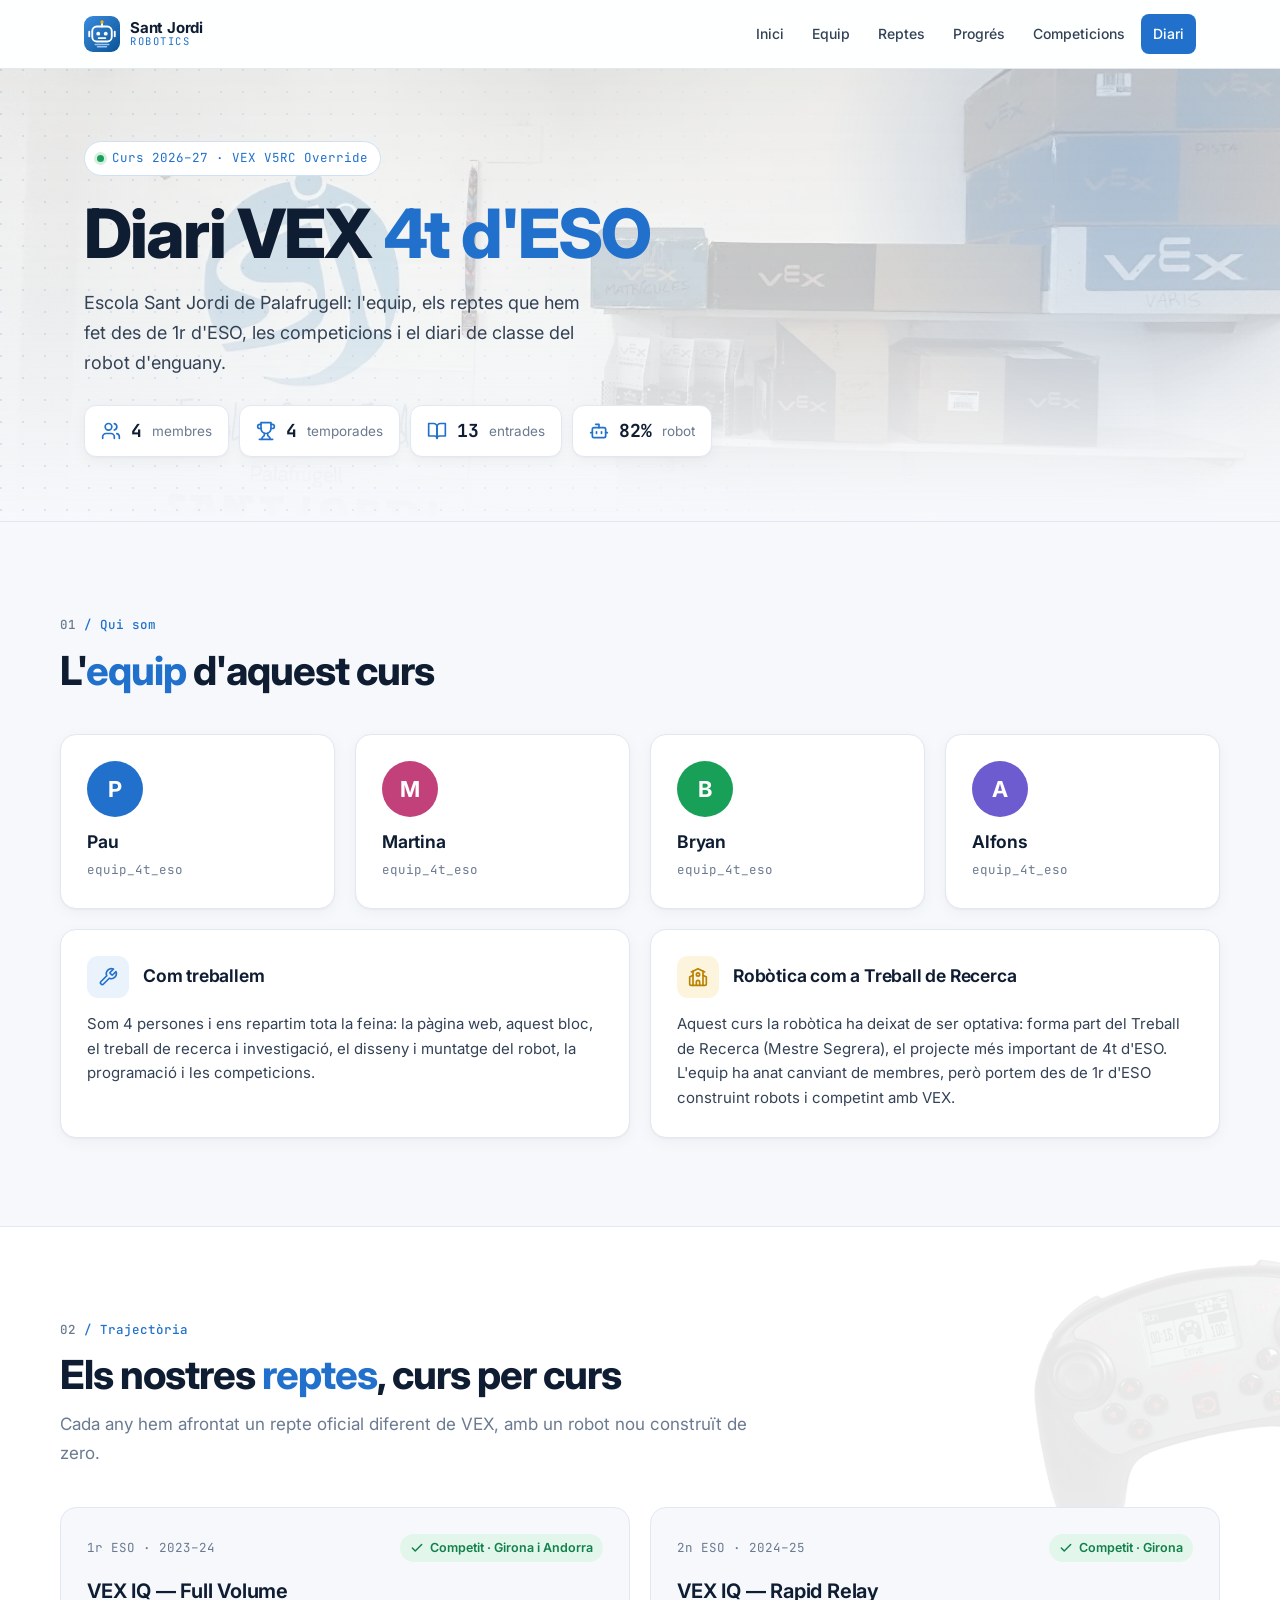
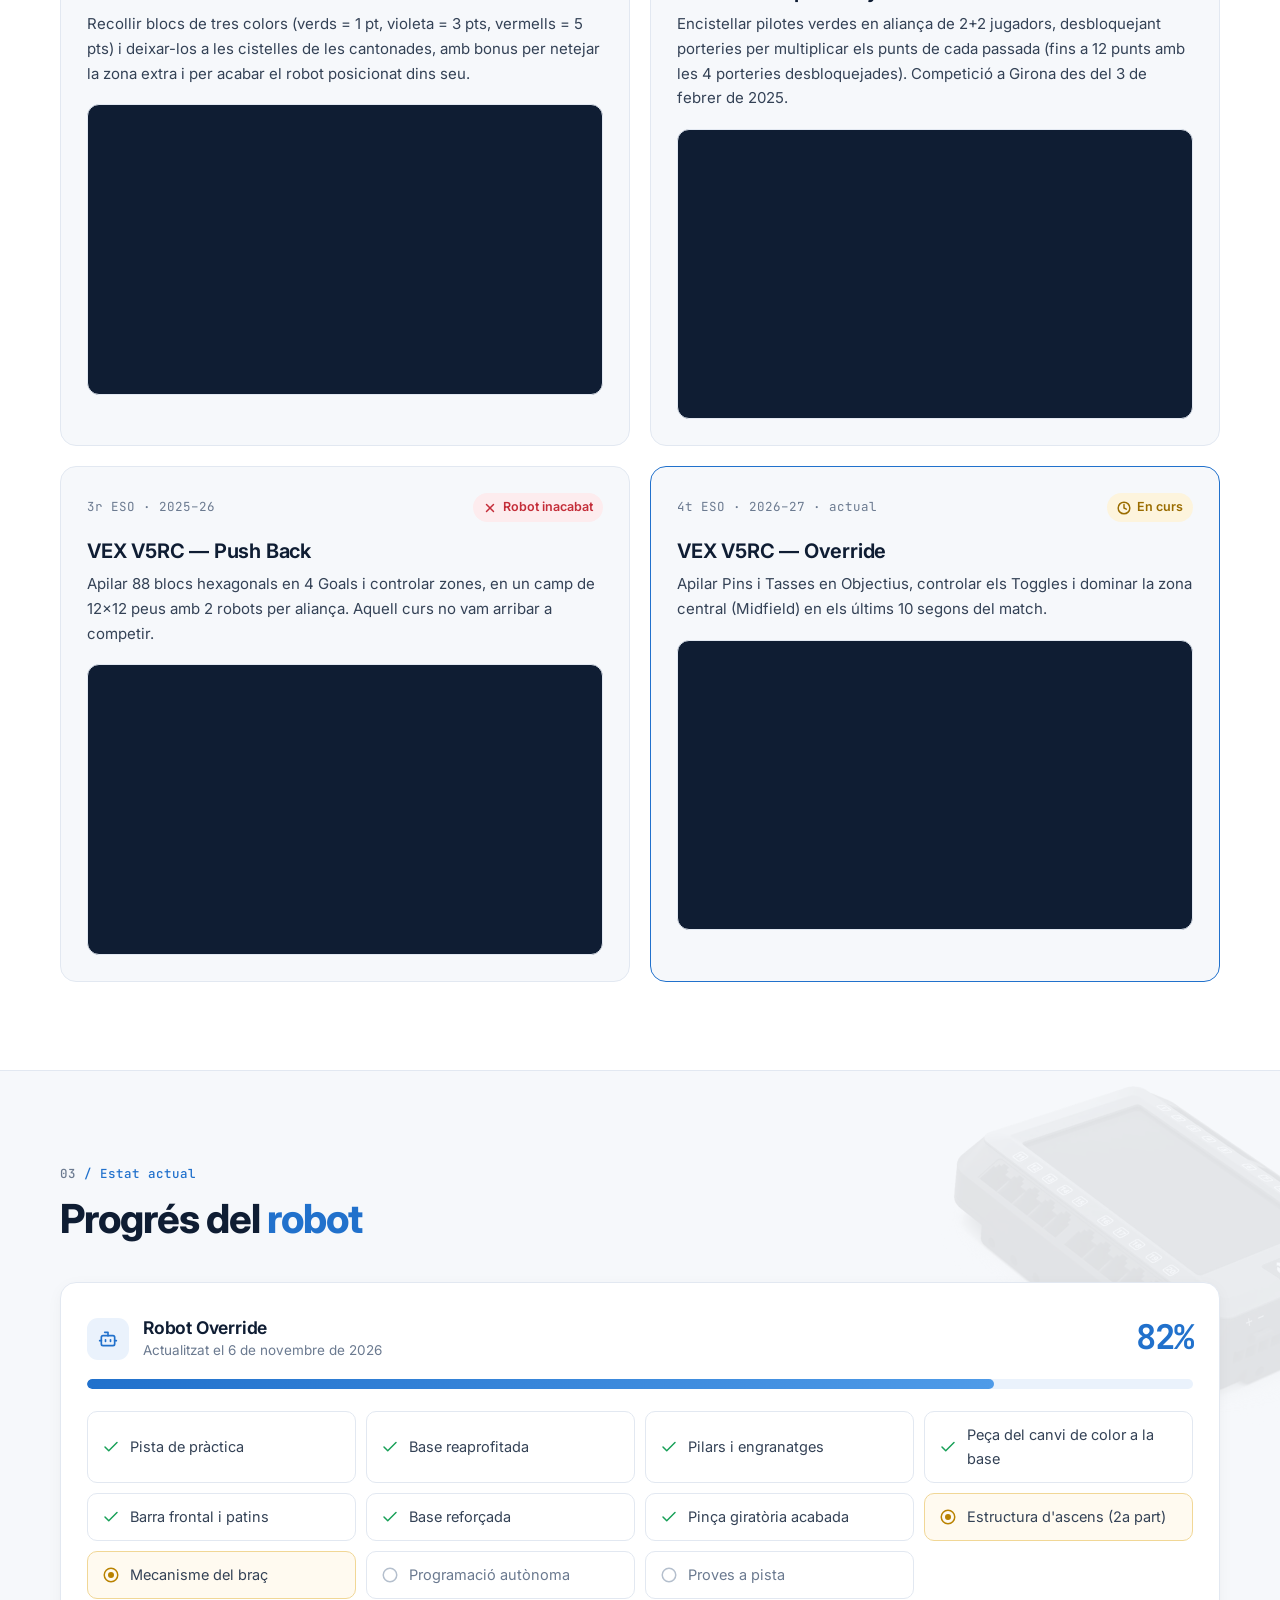
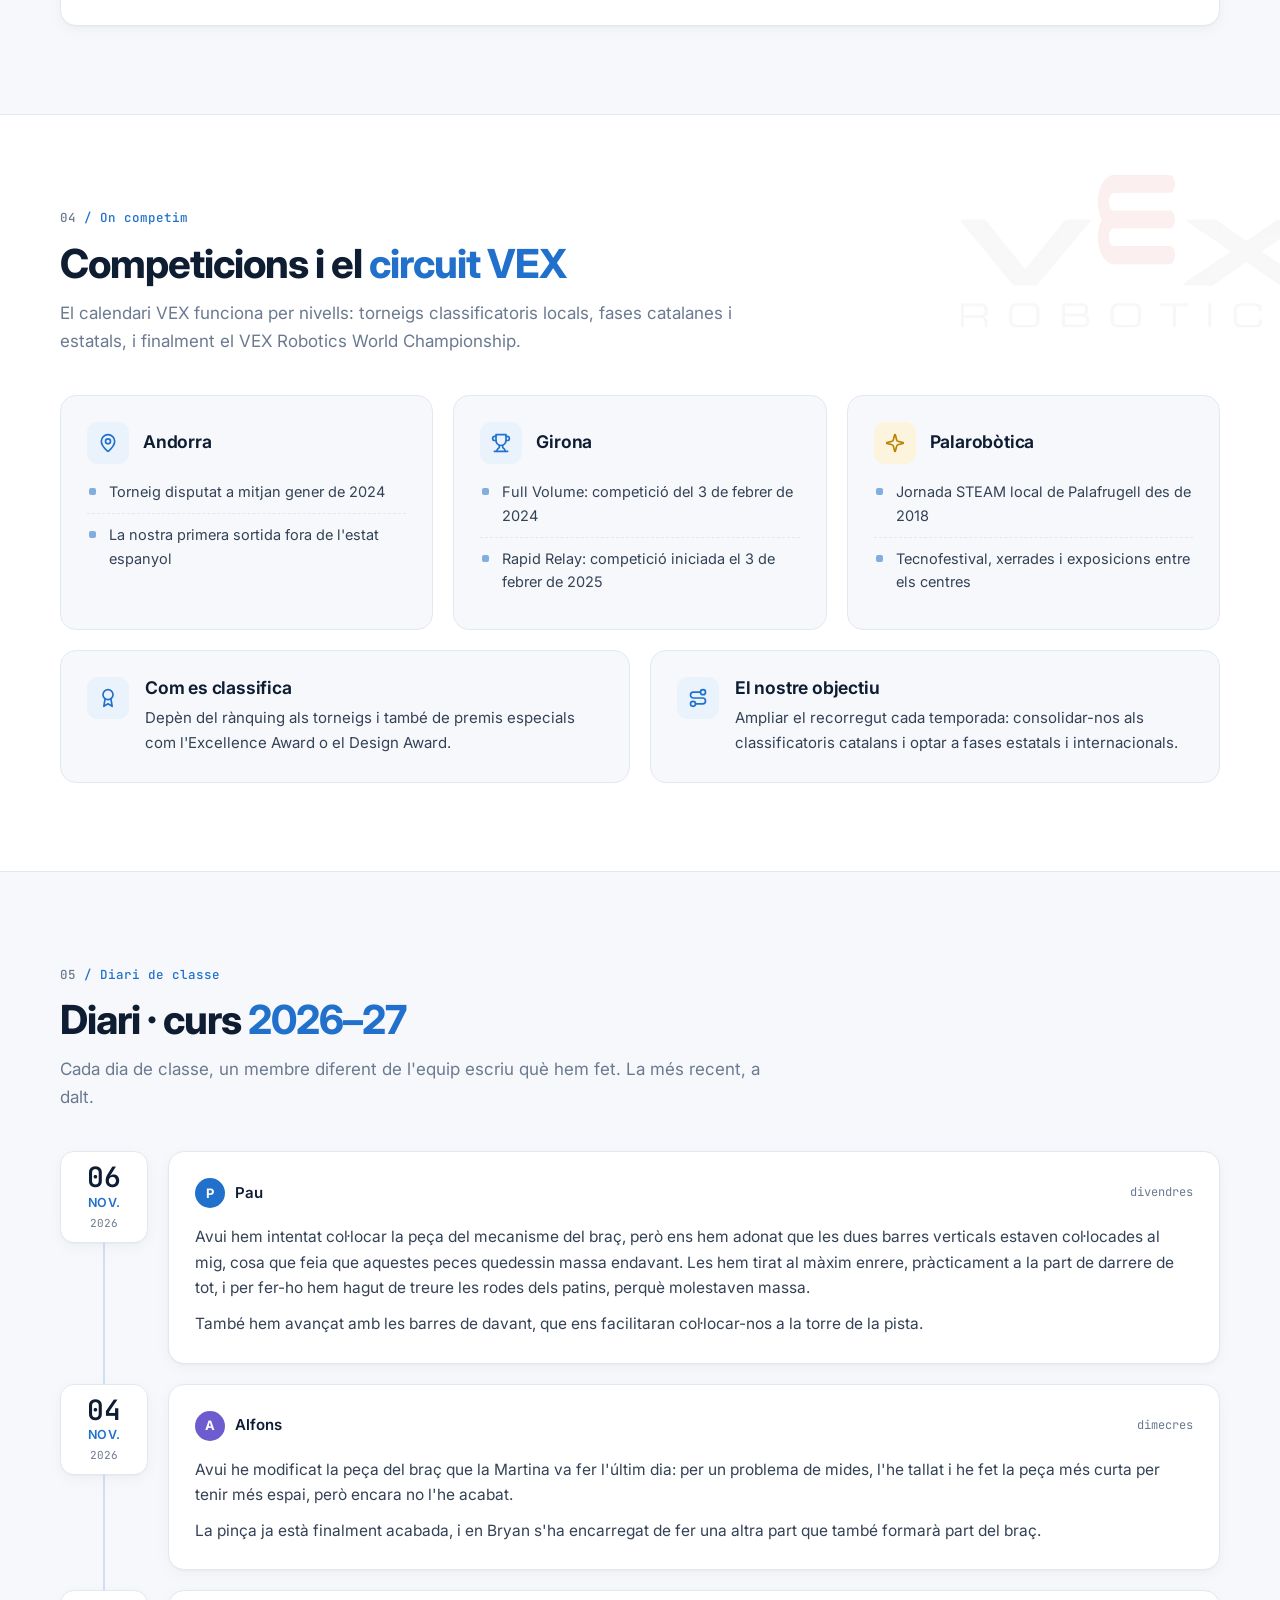
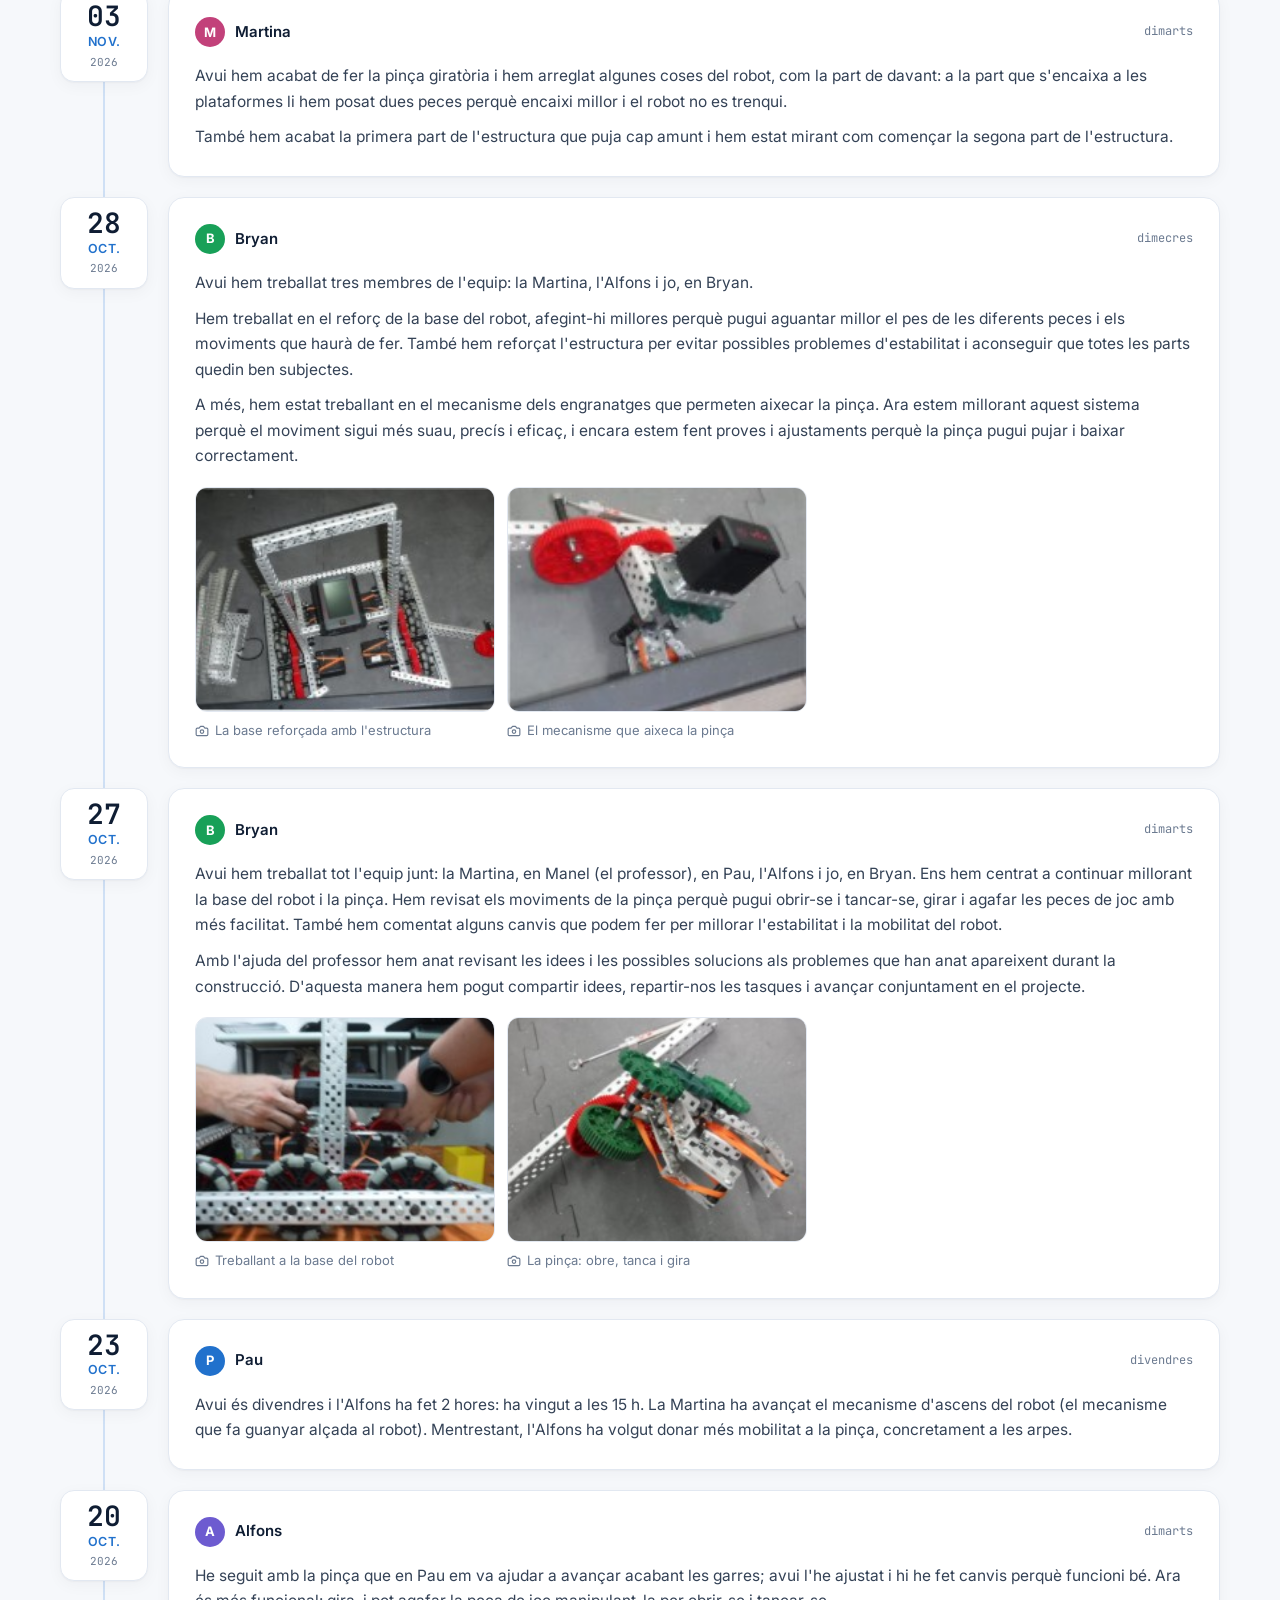
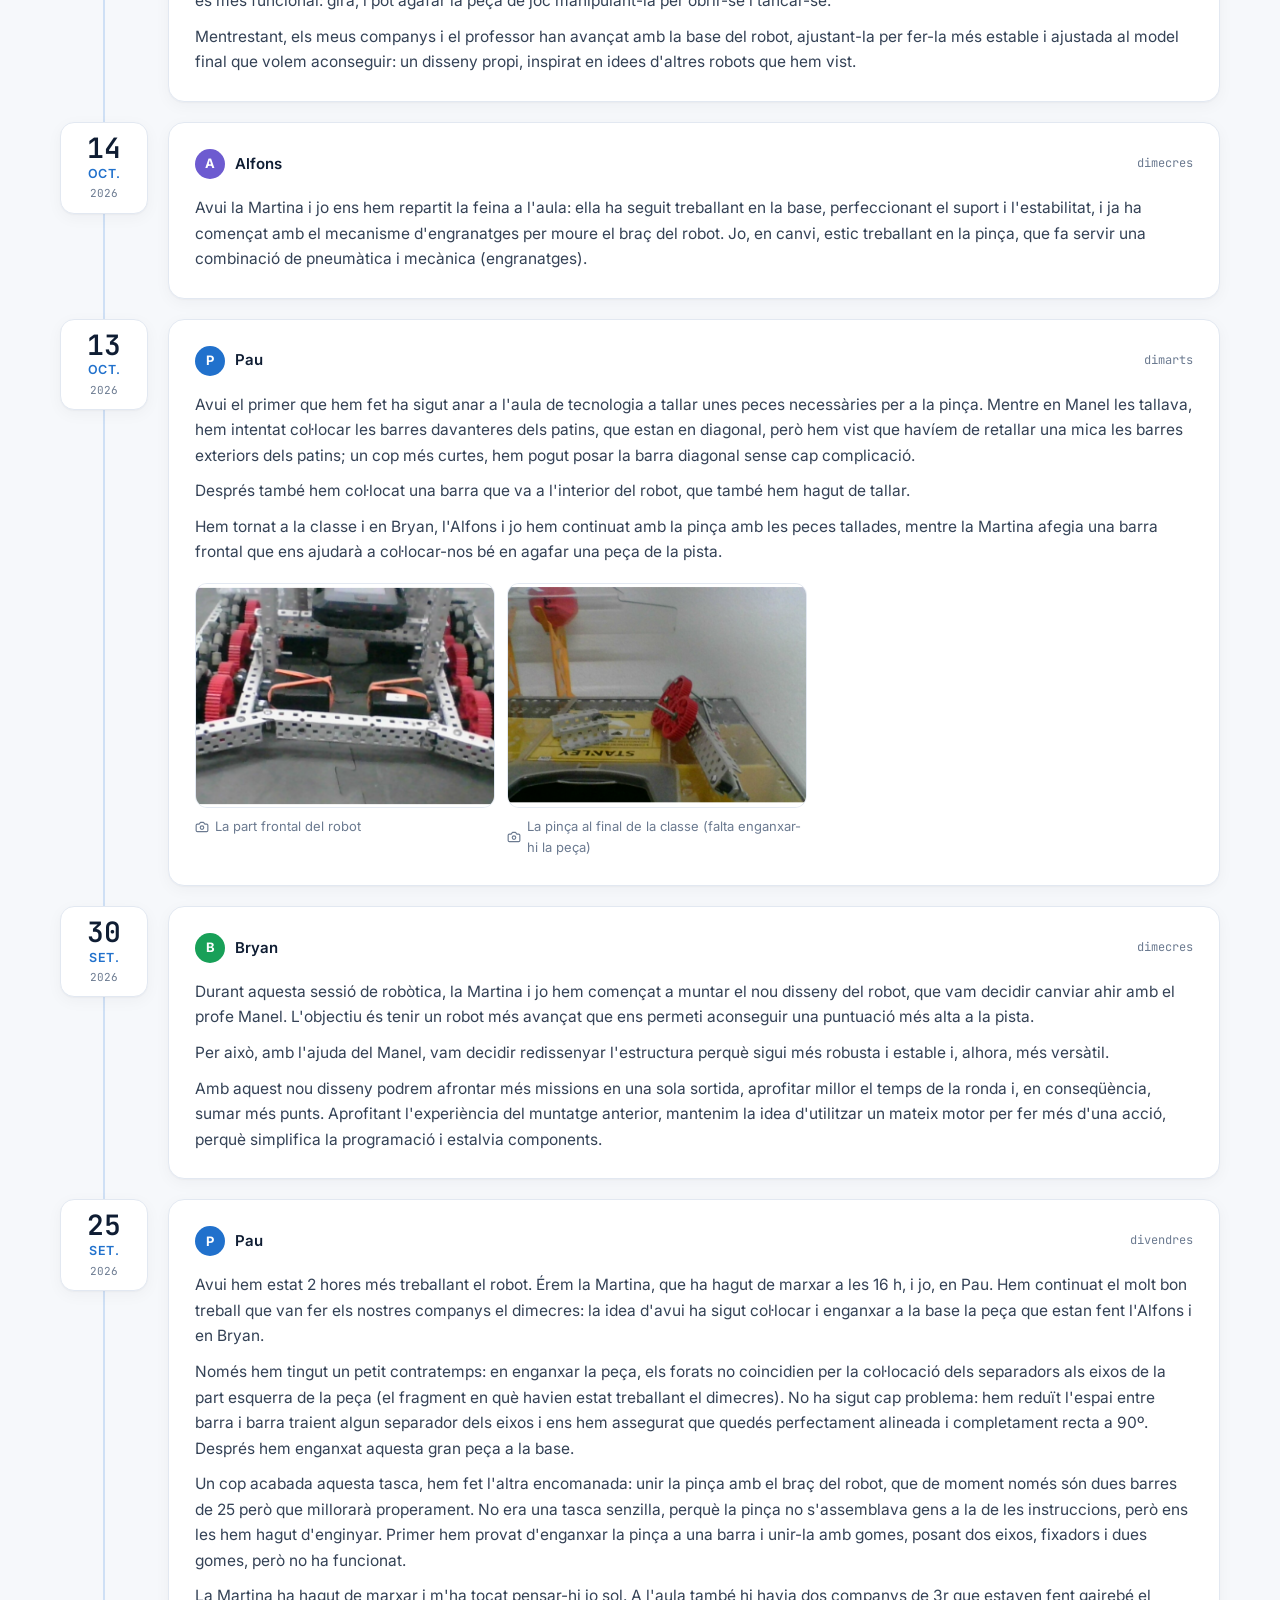
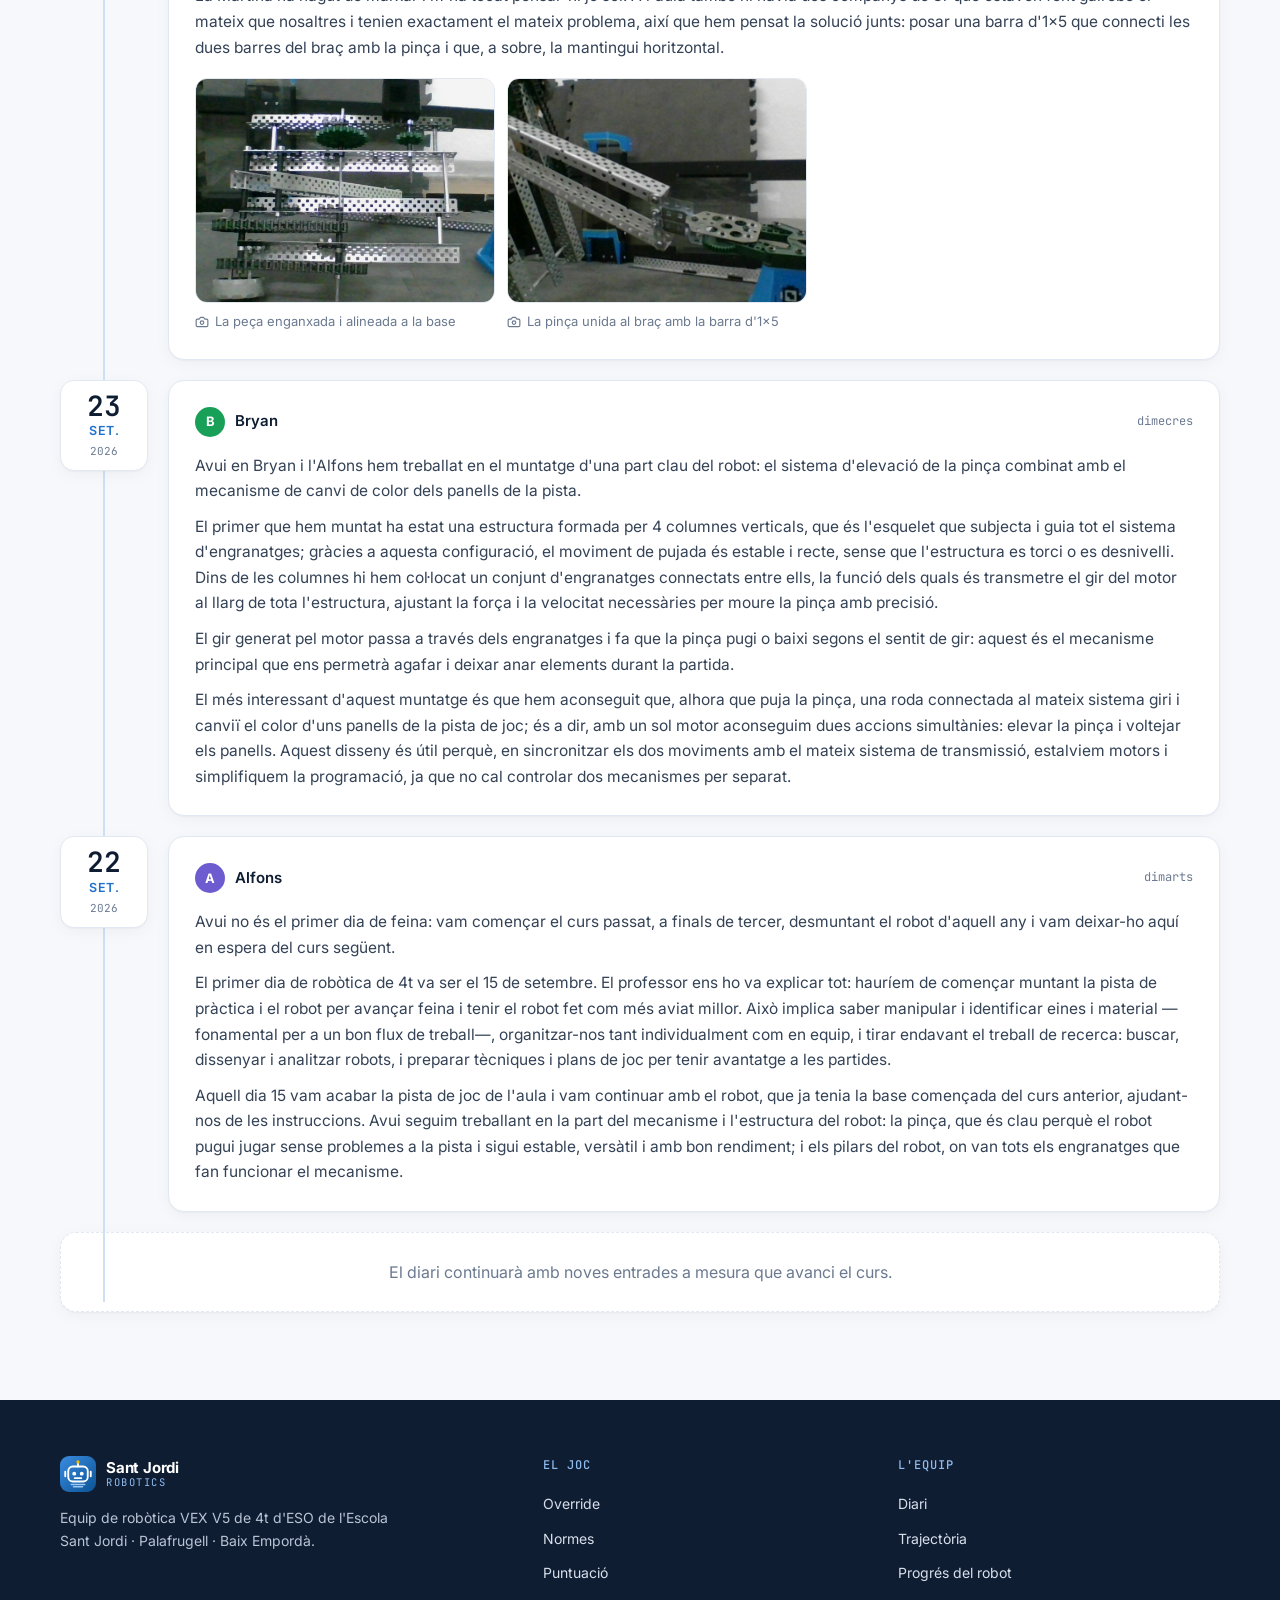
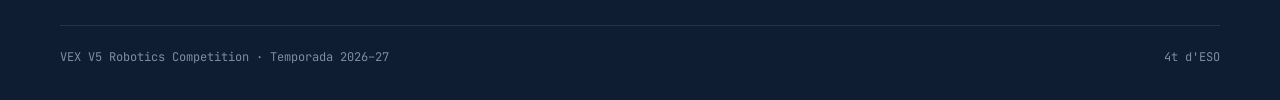
==== commit a5ab1c88: "Afegeix decoració de fons i la foto de l'aula a la portada - Foto de l'aula de robòtica de fons a la" ====
--- a/bloc.html
+++ b/bloc.html
@@ -31,6 +31,7 @@
 </nav>
 
 <header class="hero page-hero">
+  <div class="hero-photo" aria-hidden="true"></div>
   <div class="hero-inner">
     <div>
       <div class="kicker"><span class="live"></span>Curs 2026–27 · VEX V5RC Override</div>
@@ -75,7 +76,8 @@
 </section>
 
 <!-- REPTES -->
-<section class="section alt" id="reptes">
+<section class="section alt has-deco" id="reptes">
+  <img class="deco" src="img/deco/mando-v5.webp" alt="" aria-hidden="true" style="width:340px;right:-90px;top:40px;transform:rotate(-12deg)">
   <div class="container">
     <div class="section-head">
       <div class="eyebrow"><span class="num">02</span>/ Trajectòria</div>
@@ -128,7 +130,8 @@
 </section>
 
 <!-- PROGRÉS -->
-<section class="section" id="progres">
+<section class="section has-deco" id="progres">
+  <img class="deco" src="img/deco/brain-v5.webp" alt="" aria-hidden="true" style="width:460px;right:-120px;top:20px;transform:rotate(8deg)">
   <div class="container">
     <div class="section-head">
       <div class="eyebrow"><span class="num">03</span>/ Estat actual</div>
@@ -159,7 +162,8 @@
 </section>
 
 <!-- COMPETICIONS -->
-<section class="section alt" id="competicions">
+<section class="section alt has-deco" id="competicions">
+  <img class="deco" src="img/deco/vex-logo.webp" alt="" aria-hidden="true" style="width:360px;right:-40px;top:60px;opacity:.07">
   <div class="container">
     <div class="section-head">
       <div class="eyebrow"><span class="num">04</span>/ On competim</div>
--- a/css/main.css
+++ b/css/main.css
@@ -120,13 +120,33 @@
   position: relative;
   overflow: hidden;
   border-bottom: 1px solid var(--line);
-  background:
-    radial-gradient(circle at 1px 1px, rgba(33,113,204,.14) 1px, transparent 0) 0 0 / 22px 22px,
-    linear-gradient(180deg, #ffffff 0%, var(--bg) 100%);
+  background: linear-gradient(180deg, #ffffff 0%, var(--bg) 100%);
+}
+.hero-photo {
+  position: absolute;
+  inset: 0;
+  z-index: 0;
+  background: url(../img/aula-robotica.webp) center 40% / cover no-repeat;
+  opacity: .27;
+  filter: saturate(.85);
+  -webkit-mask-image: linear-gradient(180deg, #000 0%, rgba(0,0,0,.8) 50%, transparent 100%);
+  mask-image: linear-gradient(180deg, #000 0%, rgba(0,0,0,.8) 50%, transparent 100%);
+  pointer-events: none;
+}
+.hero::before {
+  content: '';
+  position: absolute;
+  inset: 0;
+  z-index: 1;
+  background: radial-gradient(circle at 1px 1px, rgba(33,113,204,.14) 1px, transparent 0) 0 0 / 22px 22px;
+  -webkit-mask-image: linear-gradient(90deg, #000, transparent 70%);
+  mask-image: linear-gradient(90deg, #000, transparent 70%);
+  pointer-events: none;
 }
 .hero::after {
   content: '';
   position: absolute;
+  z-index: 1;
   width: 640px; height: 640px;
   right: -160px; top: -220px;
   background: radial-gradient(circle, rgba(33,113,204,.16), transparent 65%);
@@ -134,7 +154,7 @@
 }
 .hero-inner {
   position: relative;
-  z-index: 1;
+  z-index: 2;
   max-width: 1160px;
   margin: 0 auto;
   padding: 88px 24px 80px;
@@ -495,6 +515,49 @@
 .photos figcaption .ico { width: 14px; height: 14px; }
 .end-card { text-align: center; color: var(--muted); border-style: dashed; }
 
+/* ─── DECORACIÓ DE FONS ─── */
+.has-deco { position: relative; overflow: hidden; overflow: clip; }
+.has-deco > .container { position: relative; z-index: 1; }
+.deco {
+  position: absolute;
+  z-index: 0;
+  pointer-events: none;
+  user-select: none;
+  opacity: .09;
+  filter: grayscale(.2);
+}
+.hero .deco { z-index: 1; opacity: .12; }
+
+/* ─── BANNER VEX ─── */
+.banner {
+  display: grid;
+  grid-template-columns: 1fr 1fr;
+  align-items: center;
+  gap: 24px;
+  background: #07070d;
+  border-radius: 20px;
+  overflow: hidden;
+  color: #fff;
+  box-shadow: var(--shadow-hover);
+}
+.banner-text { padding: 44px 0 44px 44px; }
+.banner .kicker { background: rgba(255,255,255,.06); border-color: rgba(255,255,255,.18); color: #ff6b6b; }
+.banner h2 { font-size: clamp(26px, 3.2vw, 36px); line-height: 1.15; letter-spacing: -1px; font-weight: 750; }
+.banner h2 span { color: #ff4d4d; }
+.banner p { margin-top: 12px; color: rgba(255,255,255,.7); max-width: 460px; }
+.banner .btn { margin-top: 24px; }
+.banner .btn-ghost { background: transparent; color: #fff; border-color: rgba(255,255,255,.3); }
+.banner .btn-ghost:hover { border-color: #ff6b6b; color: #ff8a8a; }
+.banner-img { height: 100%; position: relative; }
+.banner-img img {
+  width: 100%;
+  height: 100%;
+  object-fit: cover;
+  -webkit-mask-image: linear-gradient(90deg, transparent 0%, #000 35%);
+  mask-image: linear-gradient(90deg, transparent 0%, #000 35%);
+}
+.vex-logo { width: 120px; height: auto; flex-shrink: 0; }
+
 /* ─── FOOTER ─── */
 .footer { background: var(--ink); color: #b9c4d4; padding: 56px 24px 32px; }
 .footer-inner { max-width: 1160px; margin: 0 auto; display: grid; grid-template-columns: 1.4fr 1fr 1fr; gap: 32px; }
@@ -521,6 +584,10 @@
   .grid-3, .grid-4 { grid-template-columns: repeat(2, 1fr); }
   .footer-inner { grid-template-columns: 1fr 1fr; }
   .footer-inner > :first-child { grid-column: 1 / -1; }
+  .deco { display: none; }
+  .banner { grid-template-columns: 1fr; }
+  .banner-text { padding: 32px 28px 0; }
+  .banner-img img { -webkit-mask-image: linear-gradient(180deg, transparent 0%, #000 30%); mask-image: linear-gradient(180deg, transparent 0%, #000 30%); }
 }
 @media (max-width: 680px) {
   .nav-inner { padding: 0 16px; gap: 12px; height: 60px; }
@@ -539,3 +606,4 @@
   .table th, .table td { padding: 12px 14px; }
   .footer-inner { grid-template-columns: 1fr; }
 }
+#vex { padding-bottom: 0; }
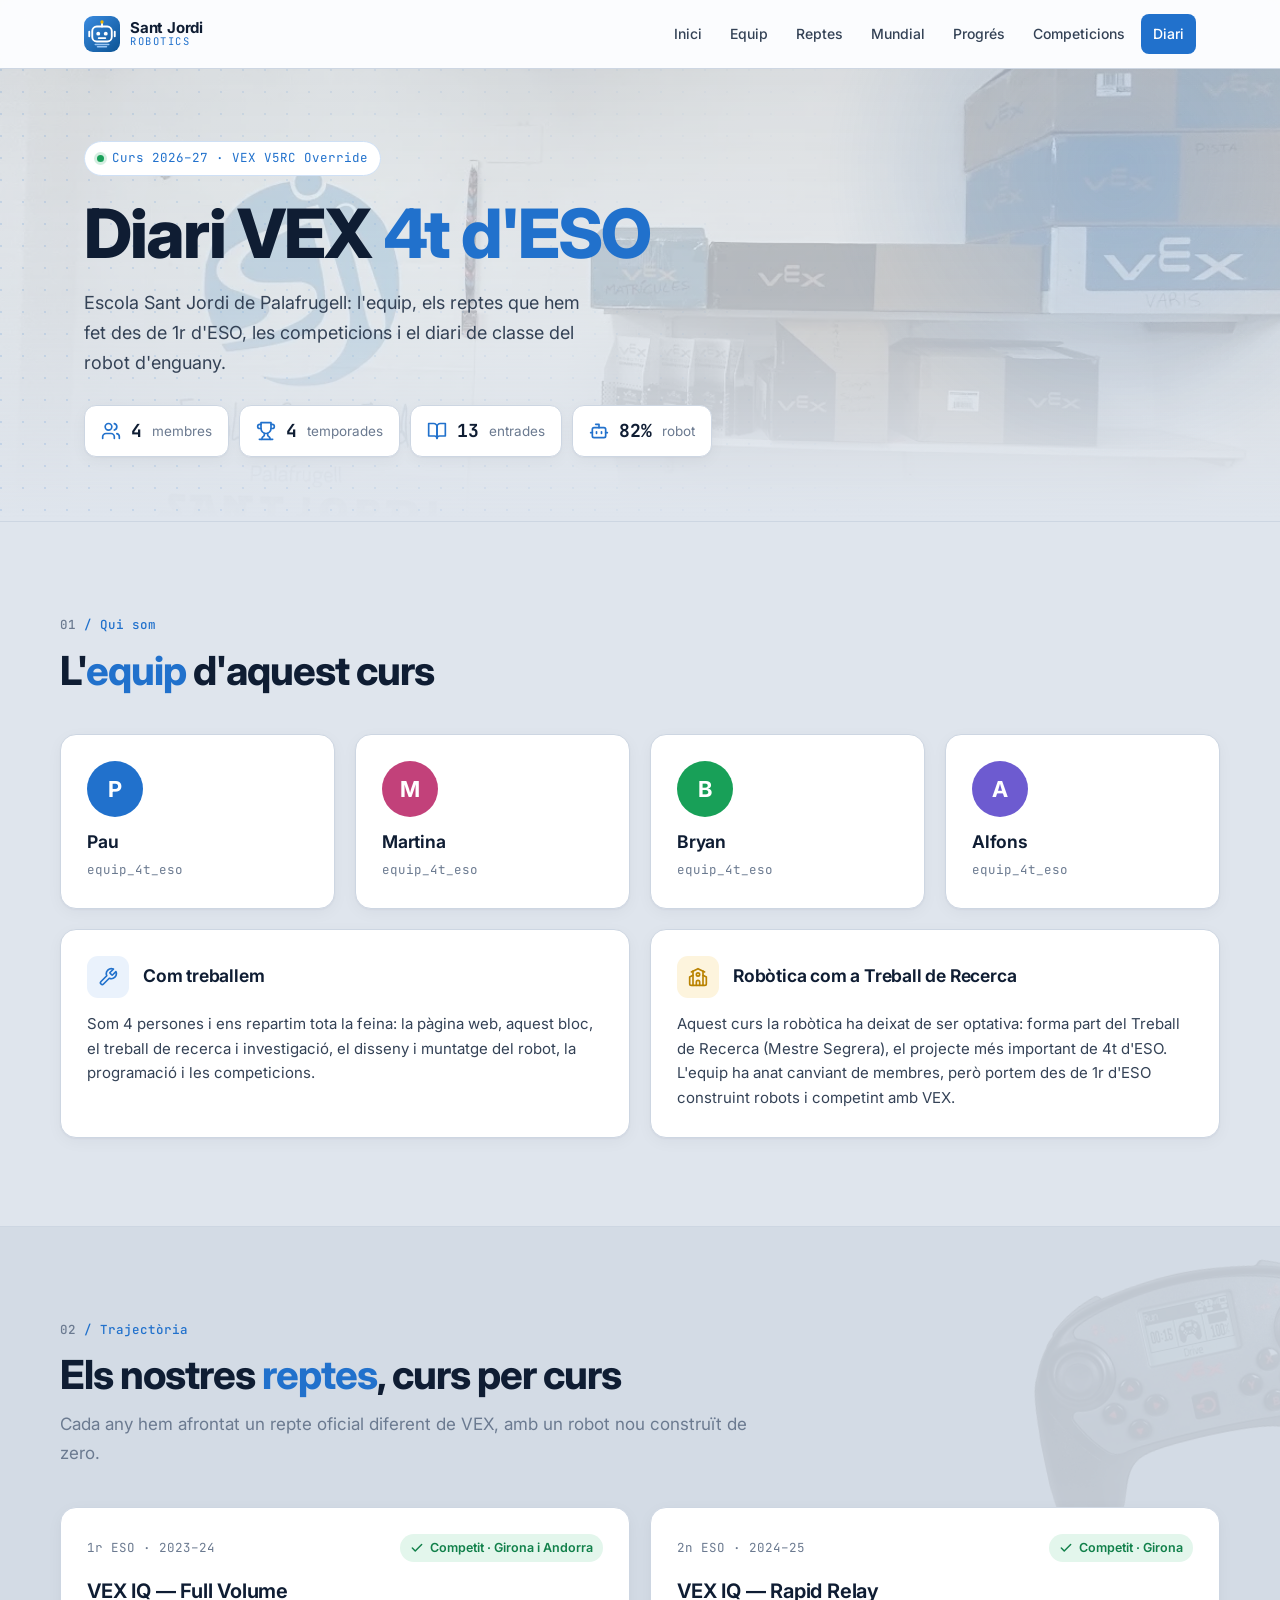
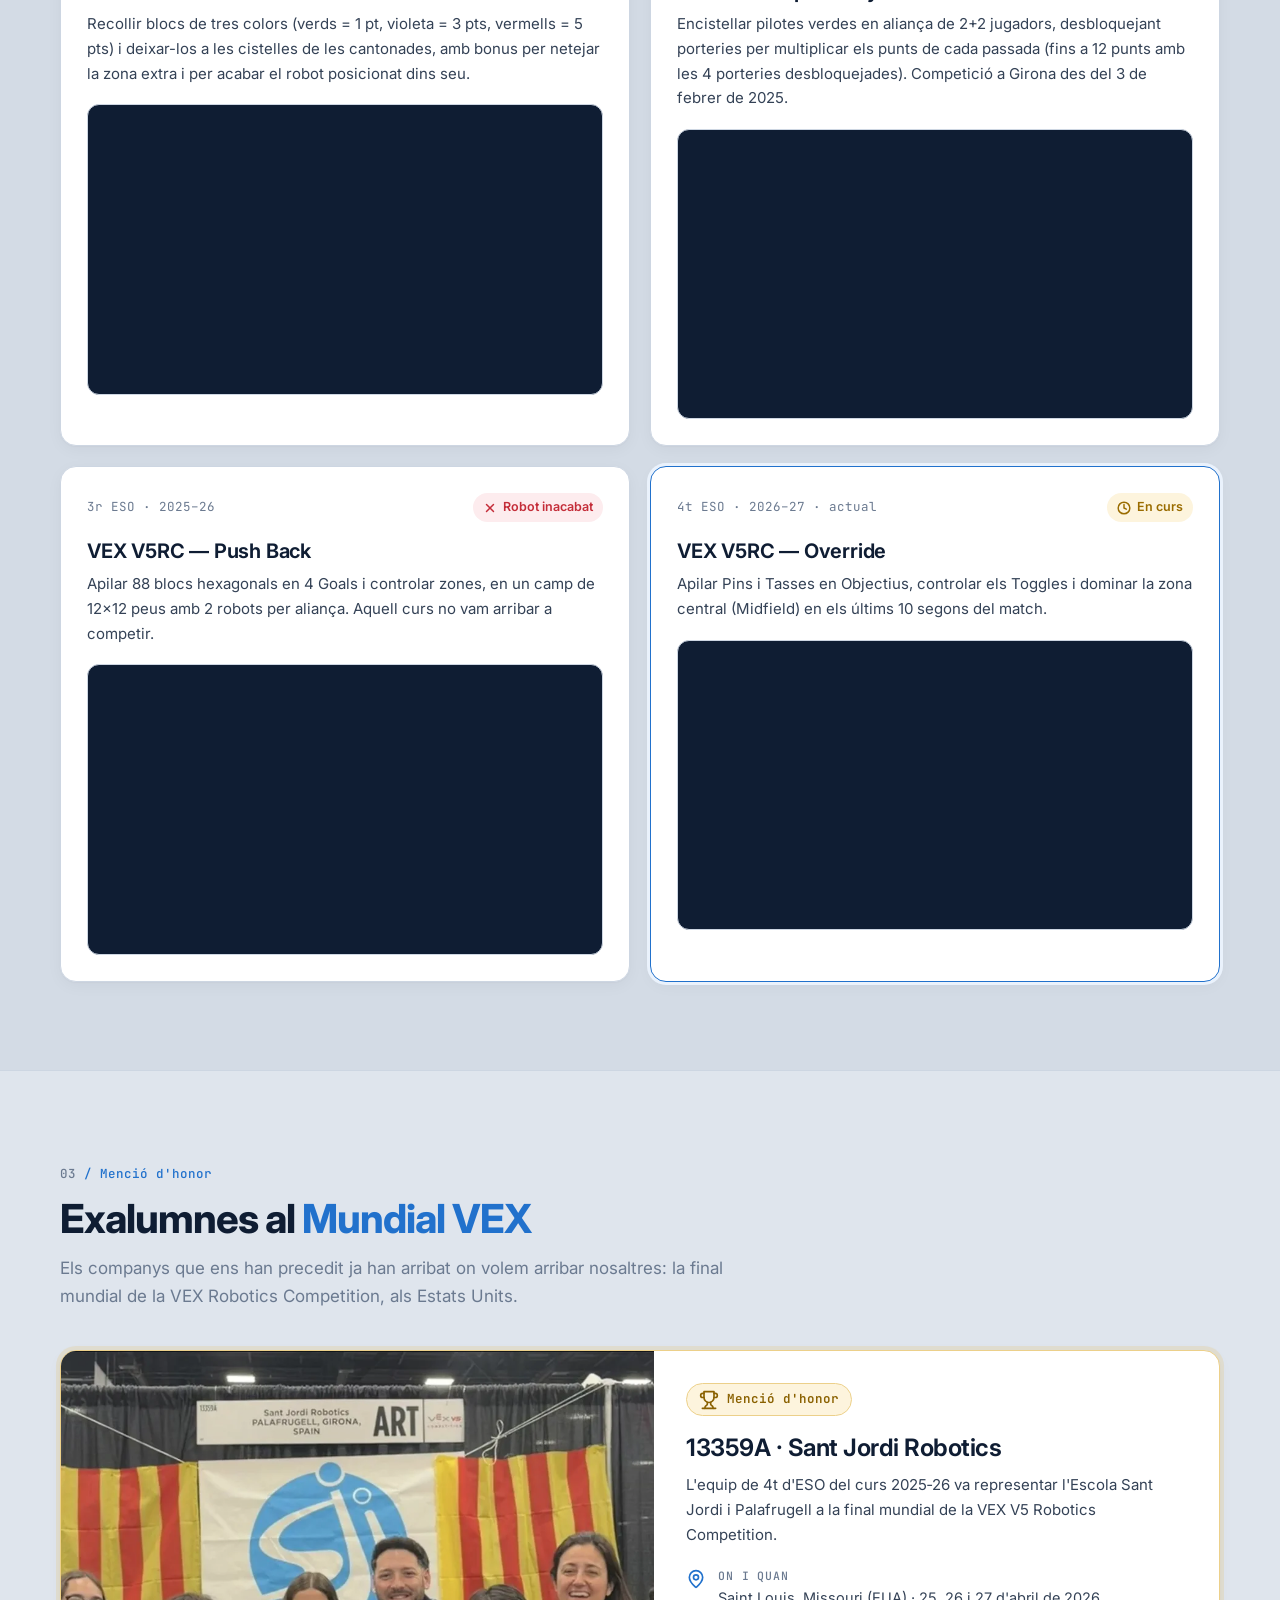
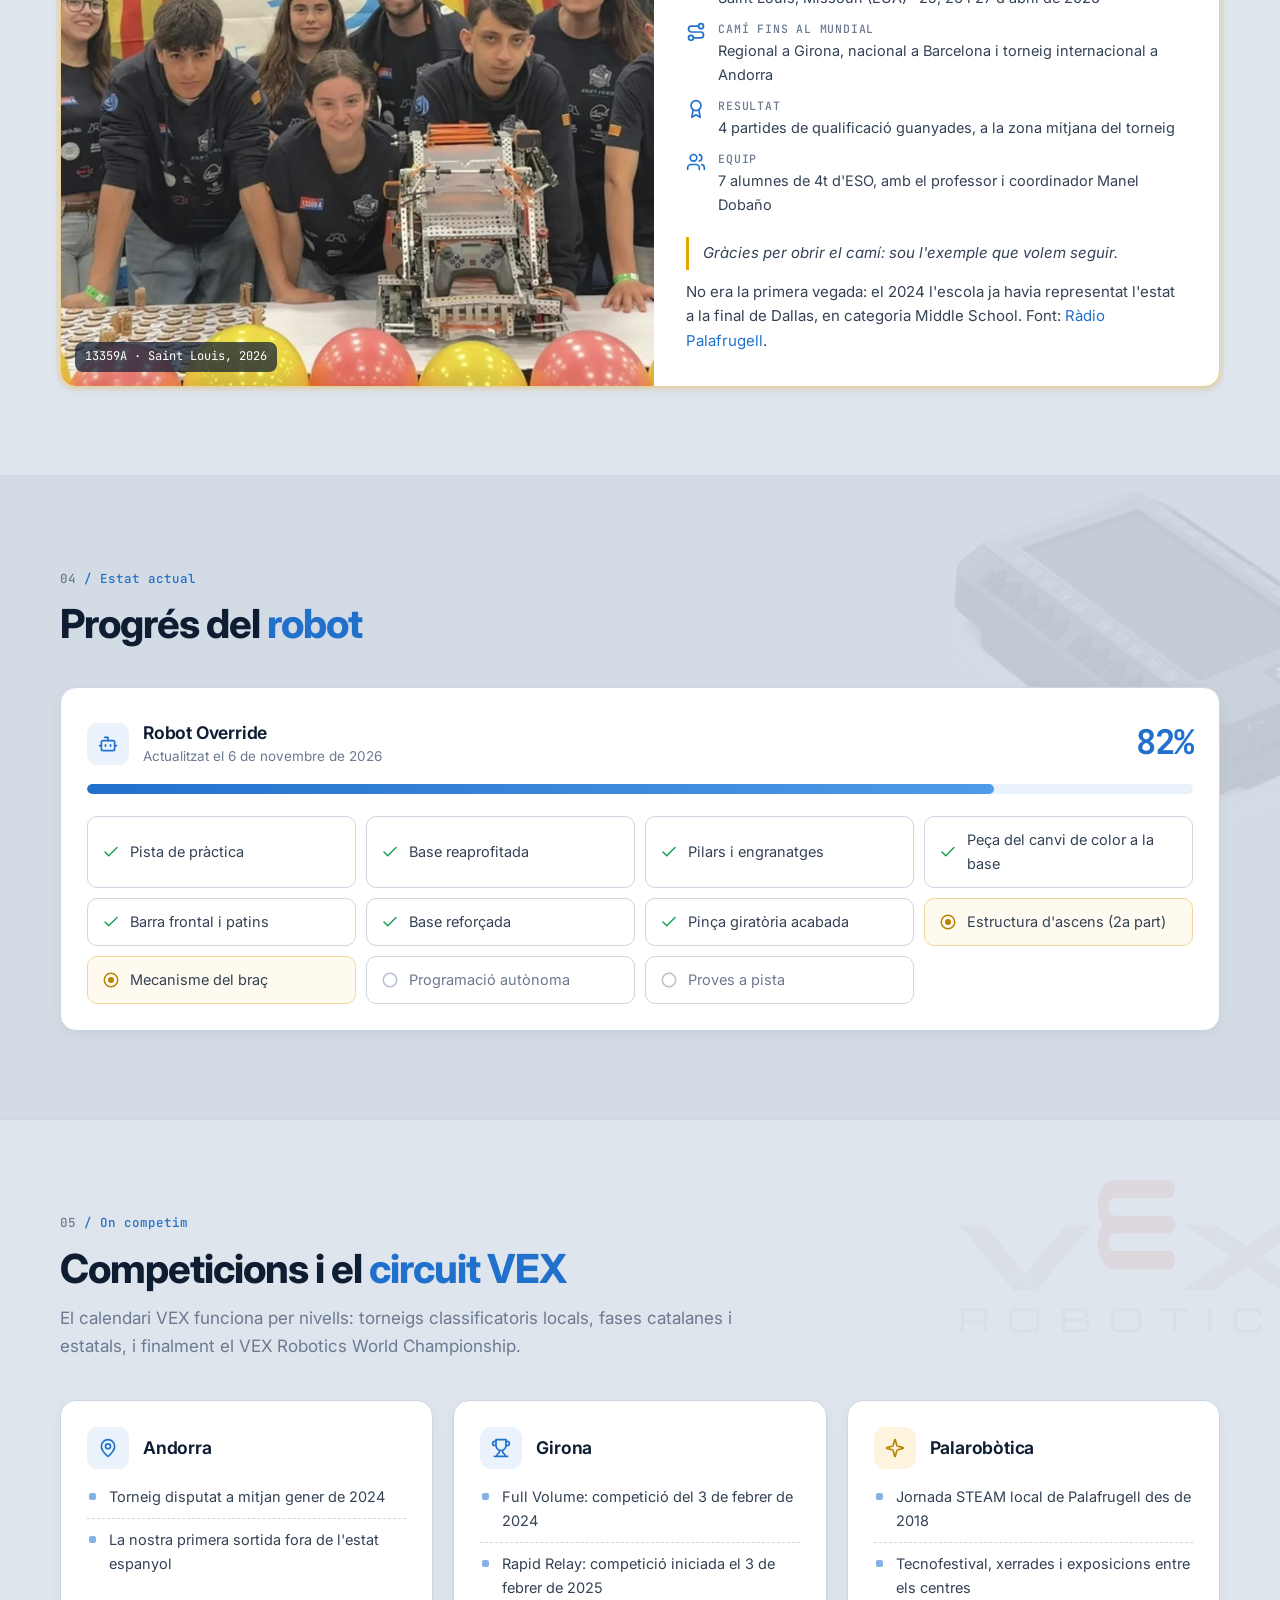
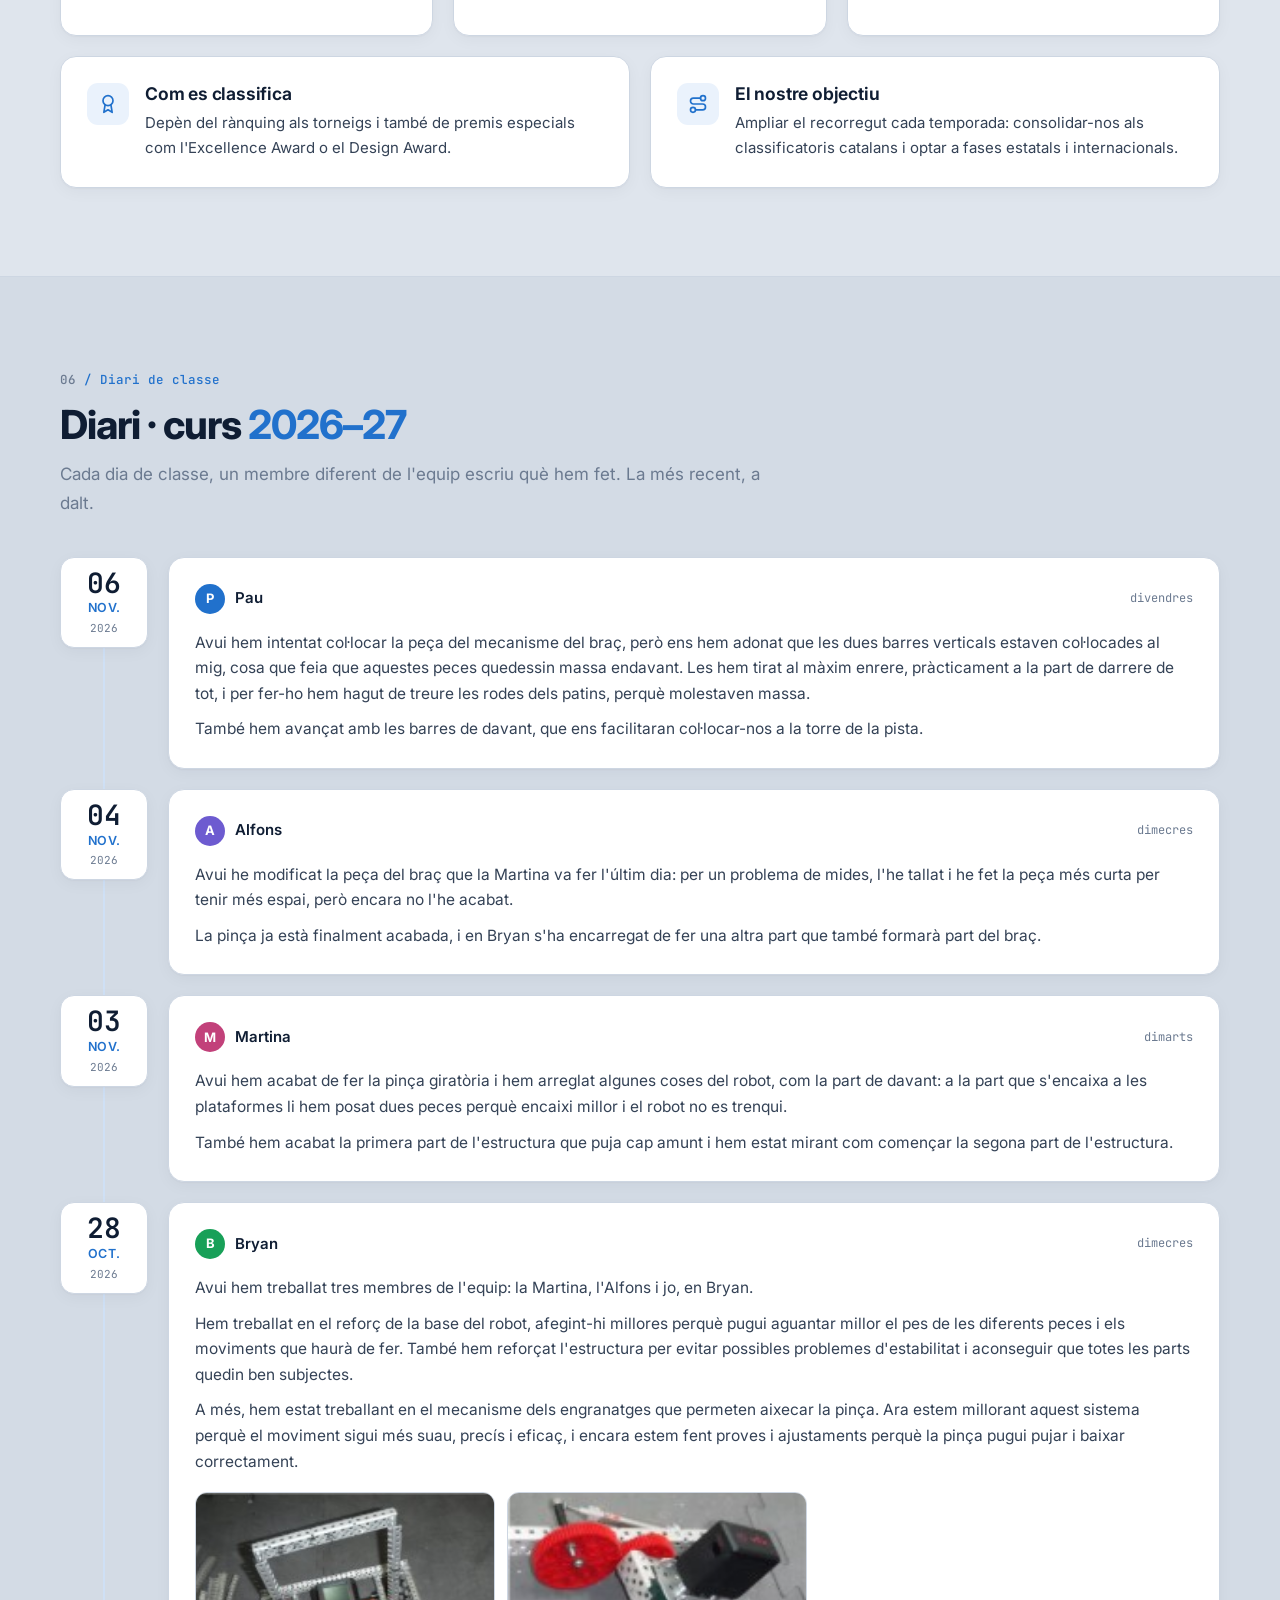
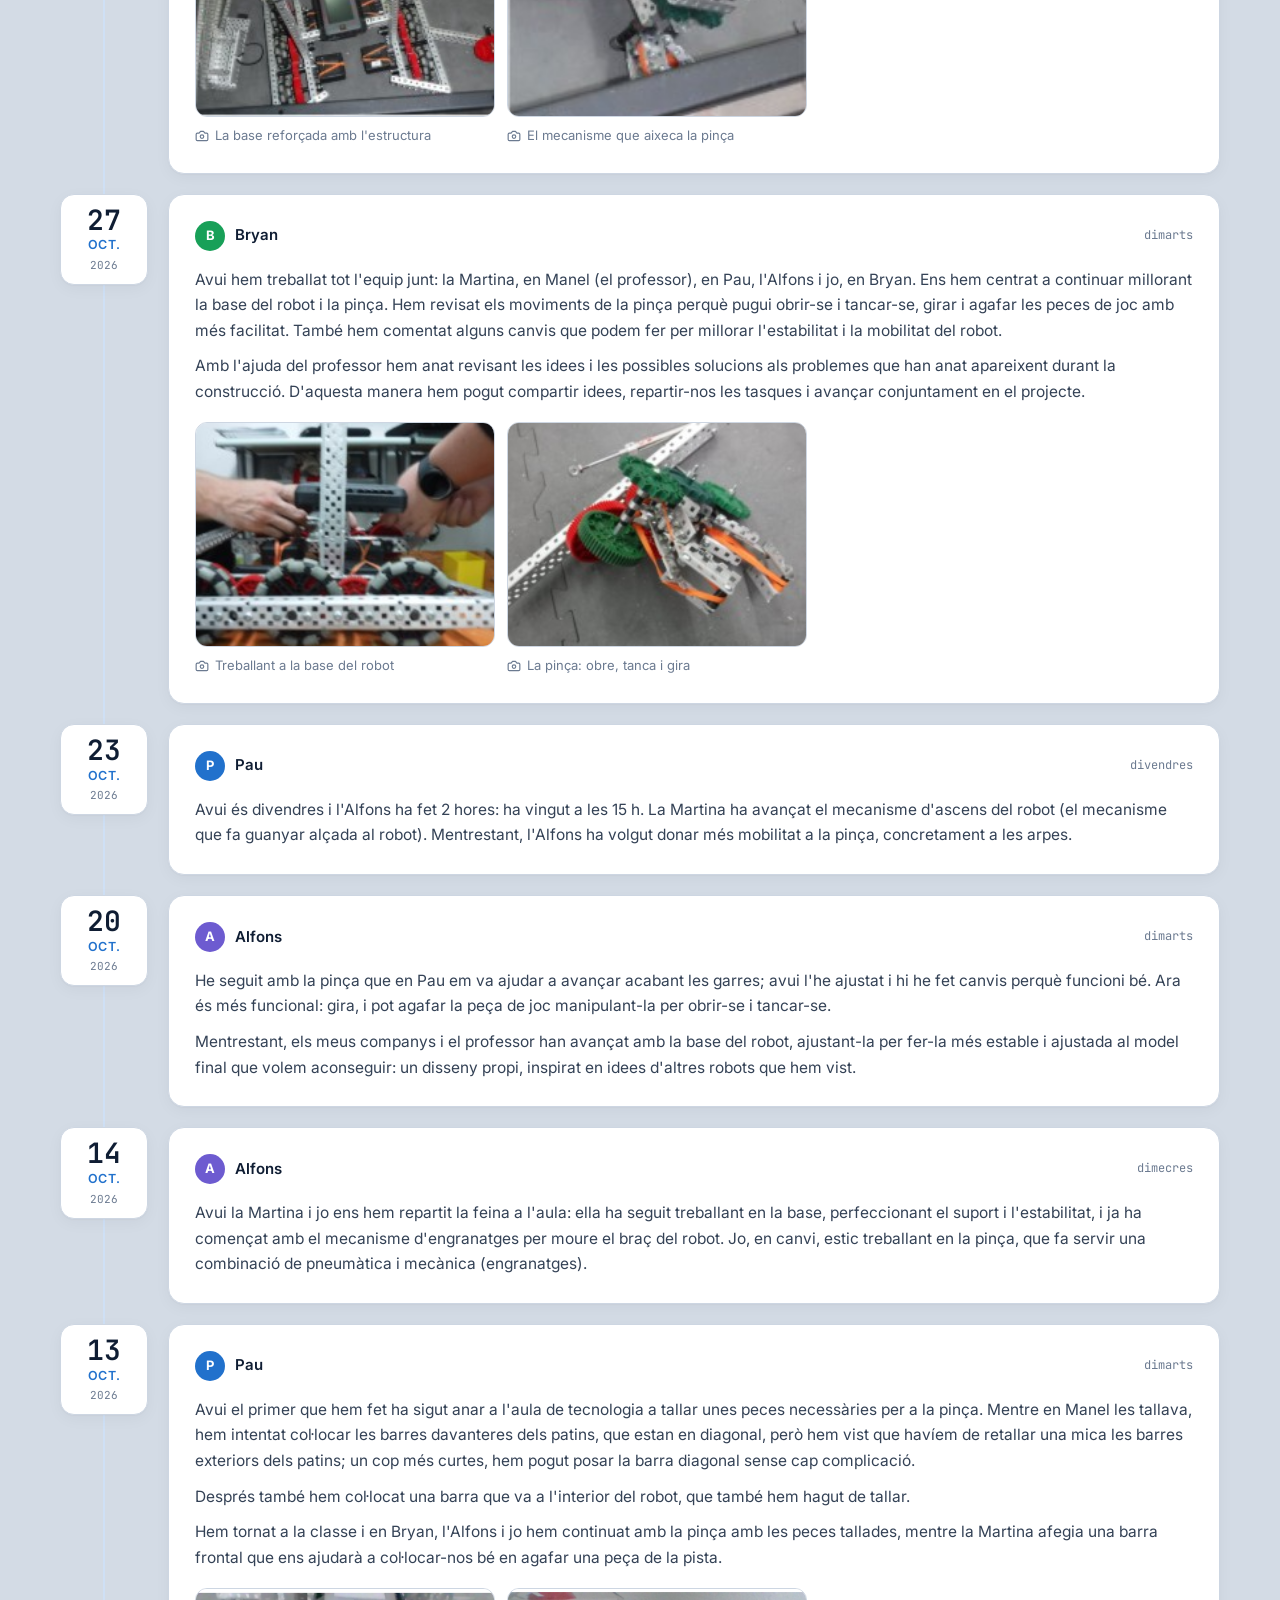
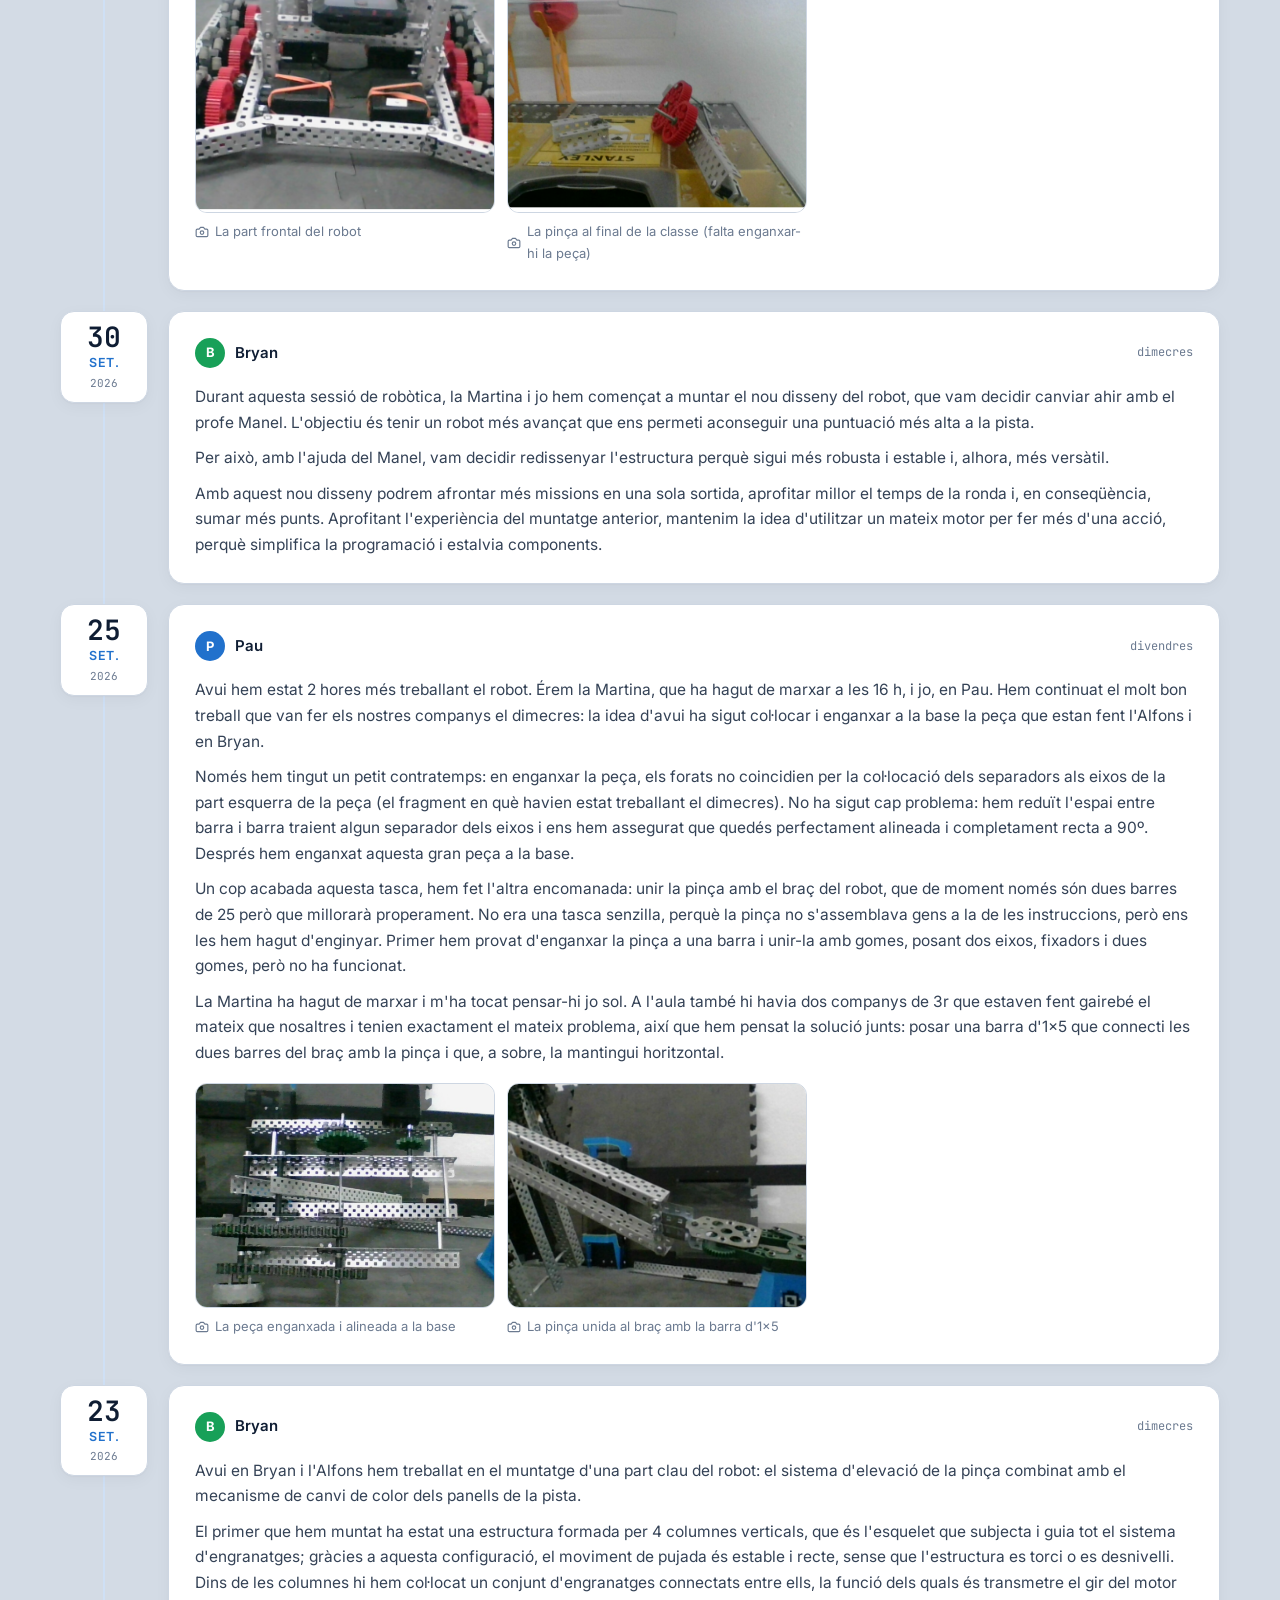
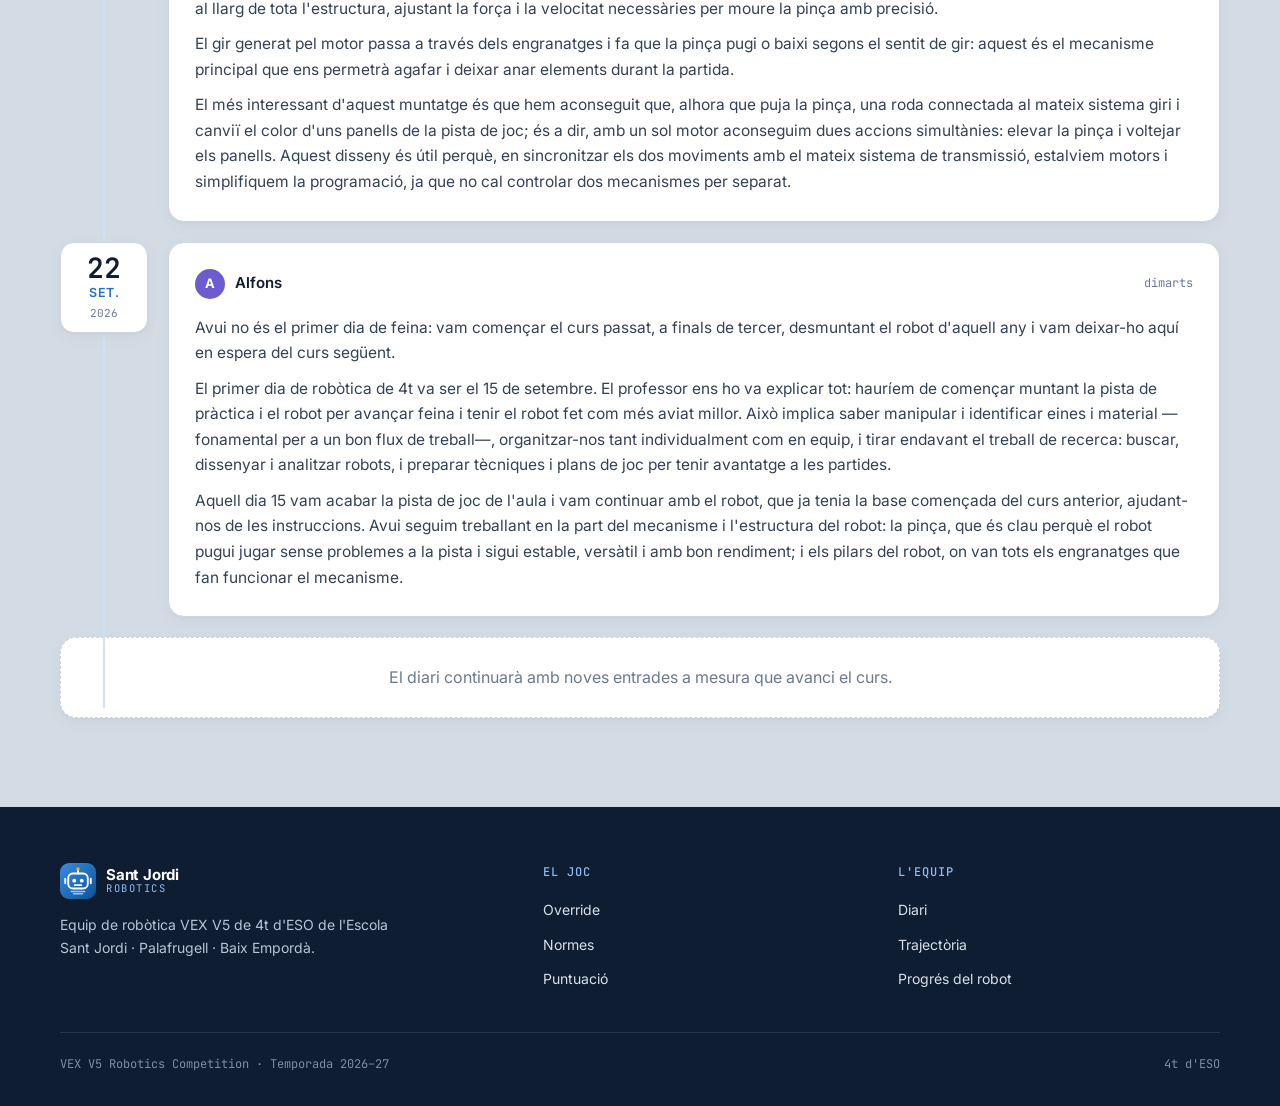
==== commit 5a22d56f: "Afegeix la menció d'honor als exalumnes del Mundial VEX 2026 L'equip 13359A de 4t d'ESO (curs 2025-2" ====
--- a/bloc.html
+++ b/bloc.html
@@ -23,6 +23,7 @@
       <li><a href="index.html">Inici</a></li>
       <li><a href="#equip">Equip</a></li>
       <li><a href="#reptes">Reptes</a></li>
+      <li><a href="#mundial">Mundial</a></li>
       <li><a href="#progres">Progrés</a></li>
       <li><a href="#competicions">Competicions</a></li>
       <li><a href="#diari" class="nav-cta">Diari</a></li>
@@ -129,12 +130,43 @@
   </div>
 </section>
 
+<!-- MENCIÓ D'HONOR -->
+<section class="section" id="mundial">
+  <div class="container">
+    <div class="section-head">
+      <div class="eyebrow"><span class="num">03</span>/ Menció d'honor</div>
+      <h2>Exalumnes al <span>Mundial VEX</span></h2>
+      <p>Els companys que ens han precedit ja han arribat on volem arribar nosaltres: la final mundial de la VEX Robotics Competition, als Estats Units.</p>
+    </div>
+
+    <article class="card honor fade-in">
+      <figure class="honor-img">
+        <img src="img/mundial-2026.webp" alt="L'equip 13359A Sant Jordi Robotics al seu estand del Mundial VEX, amb el robot, les senyeres i el logo de l'escola" loading="lazy">
+        <figcaption>13359A · Saint Louis, 2026</figcaption>
+      </figure>
+      <div class="honor-body">
+        <span class="honor-badge"><svg class="ico"><use href="img/icons.svg#i-trophy"/></svg>Menció d'honor</span>
+        <h3>13359A · Sant Jordi Robotics</h3>
+        <p>L'equip de 4t d'ESO del curs 2025‑26 va representar l'Escola Sant Jordi i Palafrugell a la final mundial de la VEX V5 Robotics Competition.</p>
+        <ul class="facts">
+          <li><svg class="ico"><use href="img/icons.svg#i-pin"/></svg><div><b>On i quan</b>Saint Louis, Missouri (EUA) · 25, 26 i 27 d'abril de 2026</div></li>
+          <li><svg class="ico"><use href="img/icons.svg#i-route"/></svg><div><b>Camí fins al Mundial</b>Regional a Girona, nacional a Barcelona i torneig internacional a Andorra</div></li>
+          <li><svg class="ico"><use href="img/icons.svg#i-award"/></svg><div><b>Resultat</b>4 partides de qualificació guanyades, a la zona mitjana del torneig</div></li>
+          <li><svg class="ico"><use href="img/icons.svg#i-users"/></svg><div><b>Equip</b>7 alumnes de 4t d'ESO, amb el professor i coordinador Manel Dobaño</div></li>
+        </ul>
+        <p class="honor-thanks">Gràcies per obrir el camí: sou l'exemple que volem seguir.</p>
+        <p class="honor-source">No era la primera vegada: el 2024 l'escola ja havia representat l'estat a la final de Dallas, en categoria Middle School. Font: <a href="https://radiopalafrugell.cat/lequip-de-robotica-de-lescola-sant-jordi-torna-dels-estats-units-despres-de-competir-en-el-vex-robotics/" target="_blank" rel="noopener">Ràdio Palafrugell</a>.</p>
+      </div>
+    </article>
+  </div>
+</section>
+
 <!-- PROGRÉS -->
-<section class="section has-deco" id="progres">
+<section class="section alt has-deco" id="progres">
   <img class="deco" src="img/deco/brain-v5.webp" alt="" aria-hidden="true" style="width:460px;right:-120px;top:20px;transform:rotate(8deg)">
   <div class="container">
     <div class="section-head">
-      <div class="eyebrow"><span class="num">03</span>/ Estat actual</div>
+      <div class="eyebrow"><span class="num">04</span>/ Estat actual</div>
       <h2>Progrés del <span>robot</span></h2>
     </div>
 
@@ -162,11 +194,11 @@
 </section>
 
 <!-- COMPETICIONS -->
-<section class="section alt has-deco" id="competicions">
+<section class="section has-deco" id="competicions">
   <img class="deco" src="img/deco/vex-logo.webp" alt="" aria-hidden="true" style="width:360px;right:-40px;top:60px;opacity:.07">
   <div class="container">
     <div class="section-head">
-      <div class="eyebrow"><span class="num">04</span>/ On competim</div>
+      <div class="eyebrow"><span class="num">05</span>/ On competim</div>
       <h2>Competicions i el <span>circuit VEX</span></h2>
       <p>El calendari VEX funciona per nivells: torneigs classificatoris locals, fases catalanes i estatals, i finalment el VEX Robotics World Championship.</p>
     </div>
@@ -200,10 +232,10 @@
 </section>
 
 <!-- DIARI -->
-<section class="section" id="diari">
-  <div class="container">
-    <div class="section-head">
-      <div class="eyebrow"><span class="num">05</span>/ Diari de classe</div>
+<section class="section alt" id="diari">
+  <div class="container">
+    <div class="section-head">
+      <div class="eyebrow"><span class="num">06</span>/ Diari de classe</div>
       <h2>Diari · curs <span>2026–27</span></h2>
       <p>Cada dia de classe, un membre diferent de l'equip escriu què hem fet. La més recent, a dalt.</p>
     </div>
--- a/css/main.css
+++ b/css/main.css
@@ -5,12 +5,14 @@
   --brand-soft: #eaf2fc;
   --brand-line: #cfe0f5;
 
-  --bg: #f6f8fb;
+  --bg: #dfe5ed;
+  --bg-alt: #d3dbe5;
+  --inset: #eef2f7;
   --surface: #ffffff;
   --ink: #0f1d33;
   --text: #344256;
   --muted: #6b7a90;
-  --line: #e2e8f1;
+  --line: #cdd6e2;
 
   --red: #e63946;
   --gold: #e8a500;
@@ -120,7 +122,7 @@
   position: relative;
   overflow: hidden;
   border-bottom: 1px solid var(--line);
-  background: linear-gradient(180deg, #ffffff 0%, var(--bg) 100%);
+  background: linear-gradient(180deg, #e9eef4 0%, var(--bg) 100%);
 }
 .hero-photo {
   position: absolute;
@@ -214,7 +216,7 @@
   margin-top: 14px;
 }
 .hero-card-foot div {
-  background: var(--bg);
+  background: var(--inset);
   border: 1px solid var(--line);
   border-radius: 10px;
   padding: 10px;
@@ -242,7 +244,7 @@
 
 /* ─── SECTIONS ─── */
 .section { padding: 88px 24px; }
-.section.alt { background: var(--surface); border-top: 1px solid var(--line); border-bottom: 1px solid var(--line); }
+.section.alt { background: var(--bg-alt); border-top: 1px solid var(--line); border-bottom: 1px solid var(--line); }
 .container { max-width: 1160px; margin: 0 auto; }
 .section-head { margin-bottom: 40px; max-width: 720px; }
 .eyebrow {
@@ -284,7 +286,6 @@
   box-shadow: var(--shadow);
   transition: box-shadow .2s, border-color .2s, transform .2s;
 }
-.section.alt .card { background: var(--bg); box-shadow: none; }
 .card.hover:hover { box-shadow: var(--shadow-hover); border-color: var(--brand-line); transform: translateY(-2px); }
 .card-head { display: flex; align-items: center; gap: 14px; margin-bottom: 14px; }
 .card h3 { font-size: 17.5px; font-weight: 650; color: var(--ink); letter-spacing: -.2px; line-height: 1.3; }
@@ -381,7 +382,7 @@
   text-transform: uppercase;
   letter-spacing: .8px;
   padding: 14px 22px;
-  background: var(--bg);
+  background: var(--inset);
   border-bottom: 1px solid var(--line);
 }
 .table td { padding: 15px 22px; border-bottom: 1px solid var(--line); vertical-align: top; }
@@ -510,7 +511,7 @@
 .entry p { font-size: 15.5px; }
 .photos { display: grid; grid-template-columns: repeat(auto-fill, minmax(200px, 300px)); gap: 12px; margin-top: 18px; }
 .photos figure { margin: 0; }
-.photos img { width: 100%; aspect-ratio: 4 / 3; object-fit: cover; border-radius: 12px; border: 1px solid var(--line); background: var(--bg); }
+.photos img { width: 100%; aspect-ratio: 4 / 3; object-fit: cover; border-radius: 12px; border: 1px solid var(--line); background: var(--inset); }
 .photos figcaption { display: flex; align-items: center; gap: 6px; font-size: 13px; color: var(--muted); margin-top: 8px; }
 .photos figcaption .ico { width: 14px; height: 14px; }
 .end-card { text-align: center; color: var(--muted); border-style: dashed; }
@@ -527,6 +528,58 @@
   filter: grayscale(.2);
 }
 .hero .deco { z-index: 1; opacity: .12; }
+
+/* ─── MENCIÓ D'HONOR ─── */
+.honor {
+  display: grid;
+  grid-template-columns: 1.05fr 1fr;
+  padding: 0;
+  overflow: hidden;
+  border-color: #ecd08a;
+  box-shadow: 0 0 0 4px rgba(232,165,0,.12), var(--shadow);
+}
+.honor-img { position: relative; min-height: 100%; }
+.honor-img img { width: 100%; height: 100%; object-fit: cover; }
+.honor-img figcaption {
+  position: absolute;
+  left: 14px; bottom: 14px;
+  font-family: var(--mono);
+  font-size: 12px;
+  color: #fff;
+  background: rgba(15,29,51,.72);
+  padding: 5px 10px;
+  border-radius: 8px;
+}
+.honor-body { padding: 32px; }
+.honor-badge {
+  display: inline-flex;
+  align-items: center;
+  gap: 8px;
+  font-family: var(--mono);
+  font-size: 12.5px;
+  font-weight: 600;
+  color: #8a6100;
+  background: #fdf4dd;
+  border: 1px solid #ecd08a;
+  padding: 5px 12px;
+  border-radius: 999px;
+  margin-bottom: 16px;
+}
+.honor-body h3 { font-size: 24px; letter-spacing: -.5px; margin-bottom: 10px; }
+.honor-body > p { color: var(--text); }
+.facts { list-style: none; margin: 20px 0; display: grid; gap: 10px; }
+.facts li { display: flex; gap: 12px; align-items: flex-start; font-size: 14.5px; }
+.facts li .ico { color: var(--brand); margin-top: 2px; }
+.facts li b { display: block; font-family: var(--mono); font-size: 11.5px; font-weight: 500; color: var(--muted); text-transform: uppercase; letter-spacing: .8px; }
+.honor-thanks {
+  border-left: 3px solid var(--gold);
+  padding: 4px 0 4px 14px;
+  font-style: italic;
+  color: var(--ink);
+}
+.honor-source { margin-top: 16px; font-size: 13px; color: var(--muted); }
+.honor-mini { display: flex; align-items: center; gap: 20px; flex-wrap: wrap; }
+.honor-mini img { width: 132px; height: 96px; object-fit: cover; border-radius: 12px; flex-shrink: 0; }
 
 /* ─── BANNER VEX ─── */
 .banner {
@@ -585,6 +638,8 @@
   .footer-inner { grid-template-columns: 1fr 1fr; }
   .footer-inner > :first-child { grid-column: 1 / -1; }
   .deco { display: none; }
+  .honor { grid-template-columns: 1fr; }
+  .honor-img img { aspect-ratio: 4 / 3; }
   .banner { grid-template-columns: 1fr; }
   .banner-text { padding: 32px 28px 0; }
   .banner-img img { -webkit-mask-image: linear-gradient(180deg, transparent 0%, #000 30%); mask-image: linear-gradient(180deg, transparent 0%, #000 30%); }
@@ -598,6 +653,8 @@
   .grid-2, .grid-3, .grid-4 { grid-template-columns: 1fr; }
   .grid-auto { grid-template-columns: repeat(2, 1fr); }
   .card { padding: 20px; }
+  .honor { padding: 0; }
+  .honor-body { padding: 22px; }
   .timeline::before { display: none; }
   .entry { grid-template-columns: 1fr; gap: 10px; }
   .date { position: static; display: flex; align-items: baseline; gap: 8px; text-align: left; padding: 8px 14px; width: max-content; }
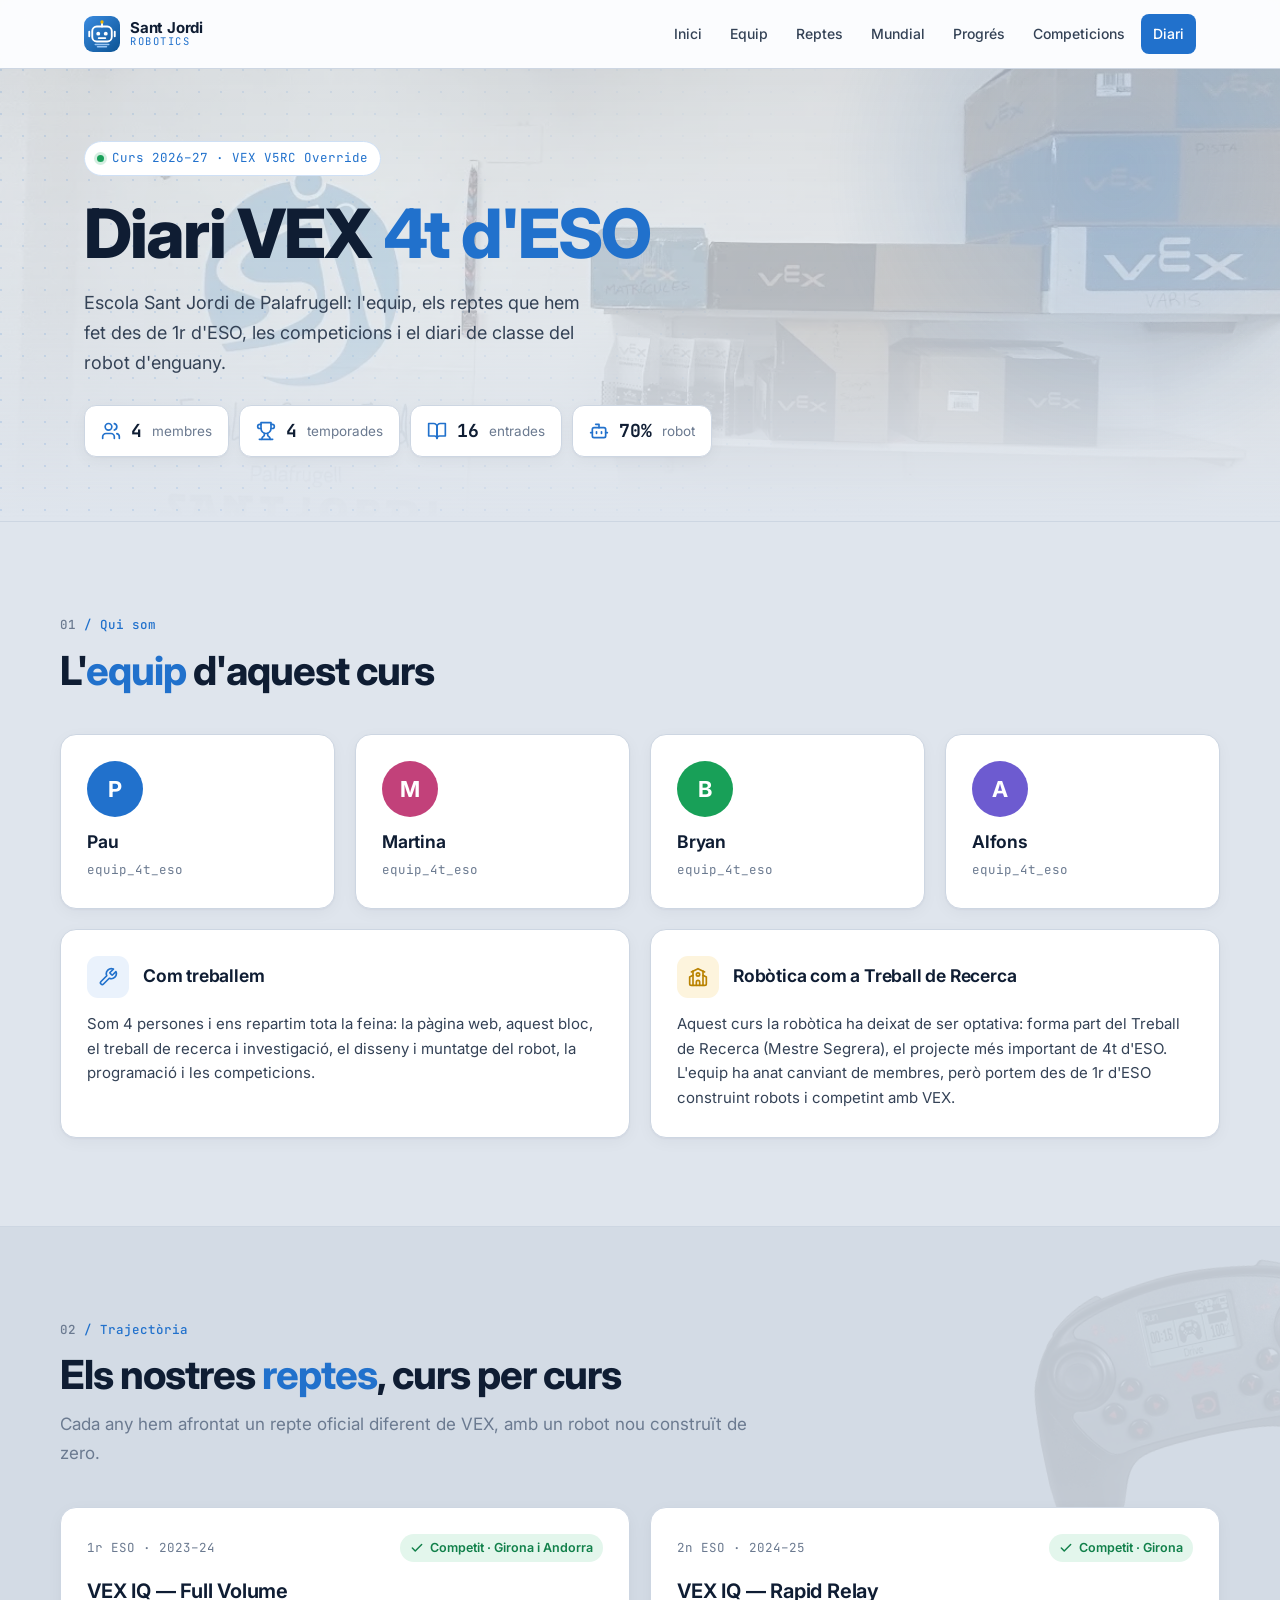
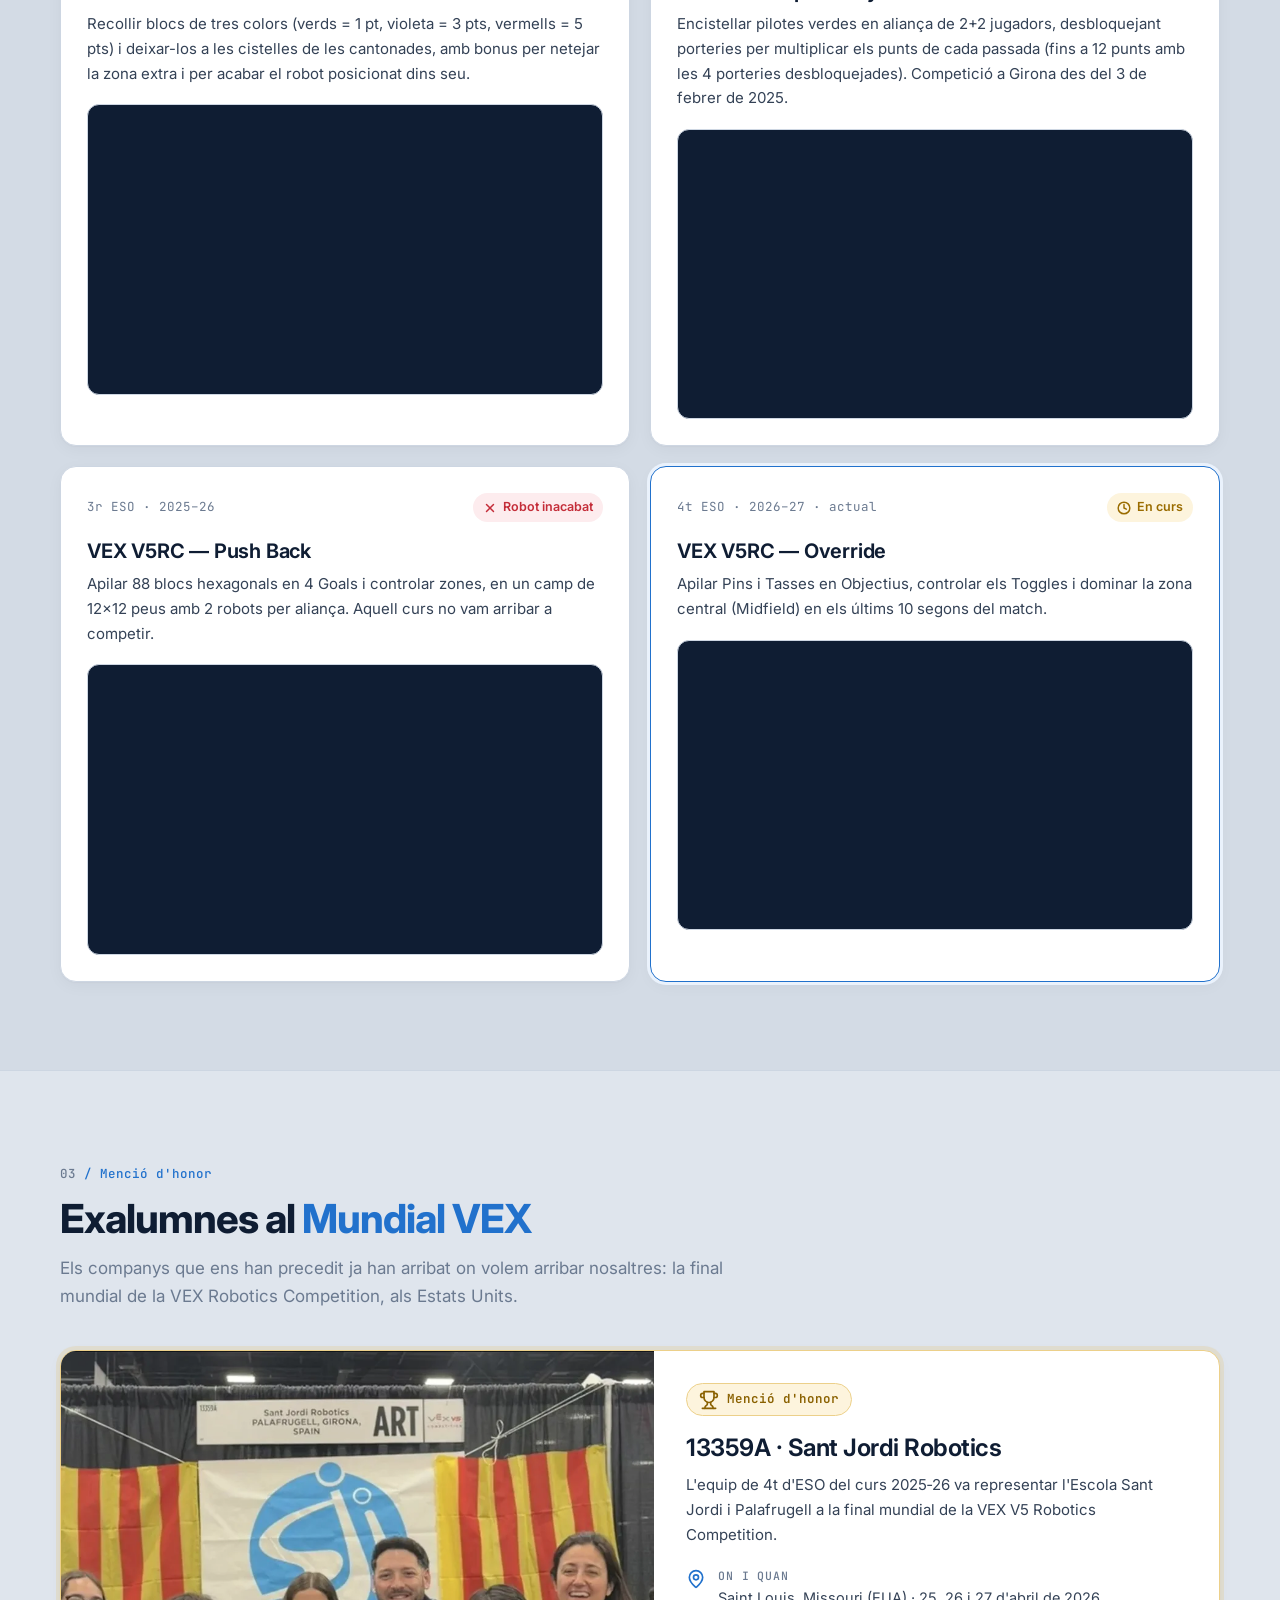
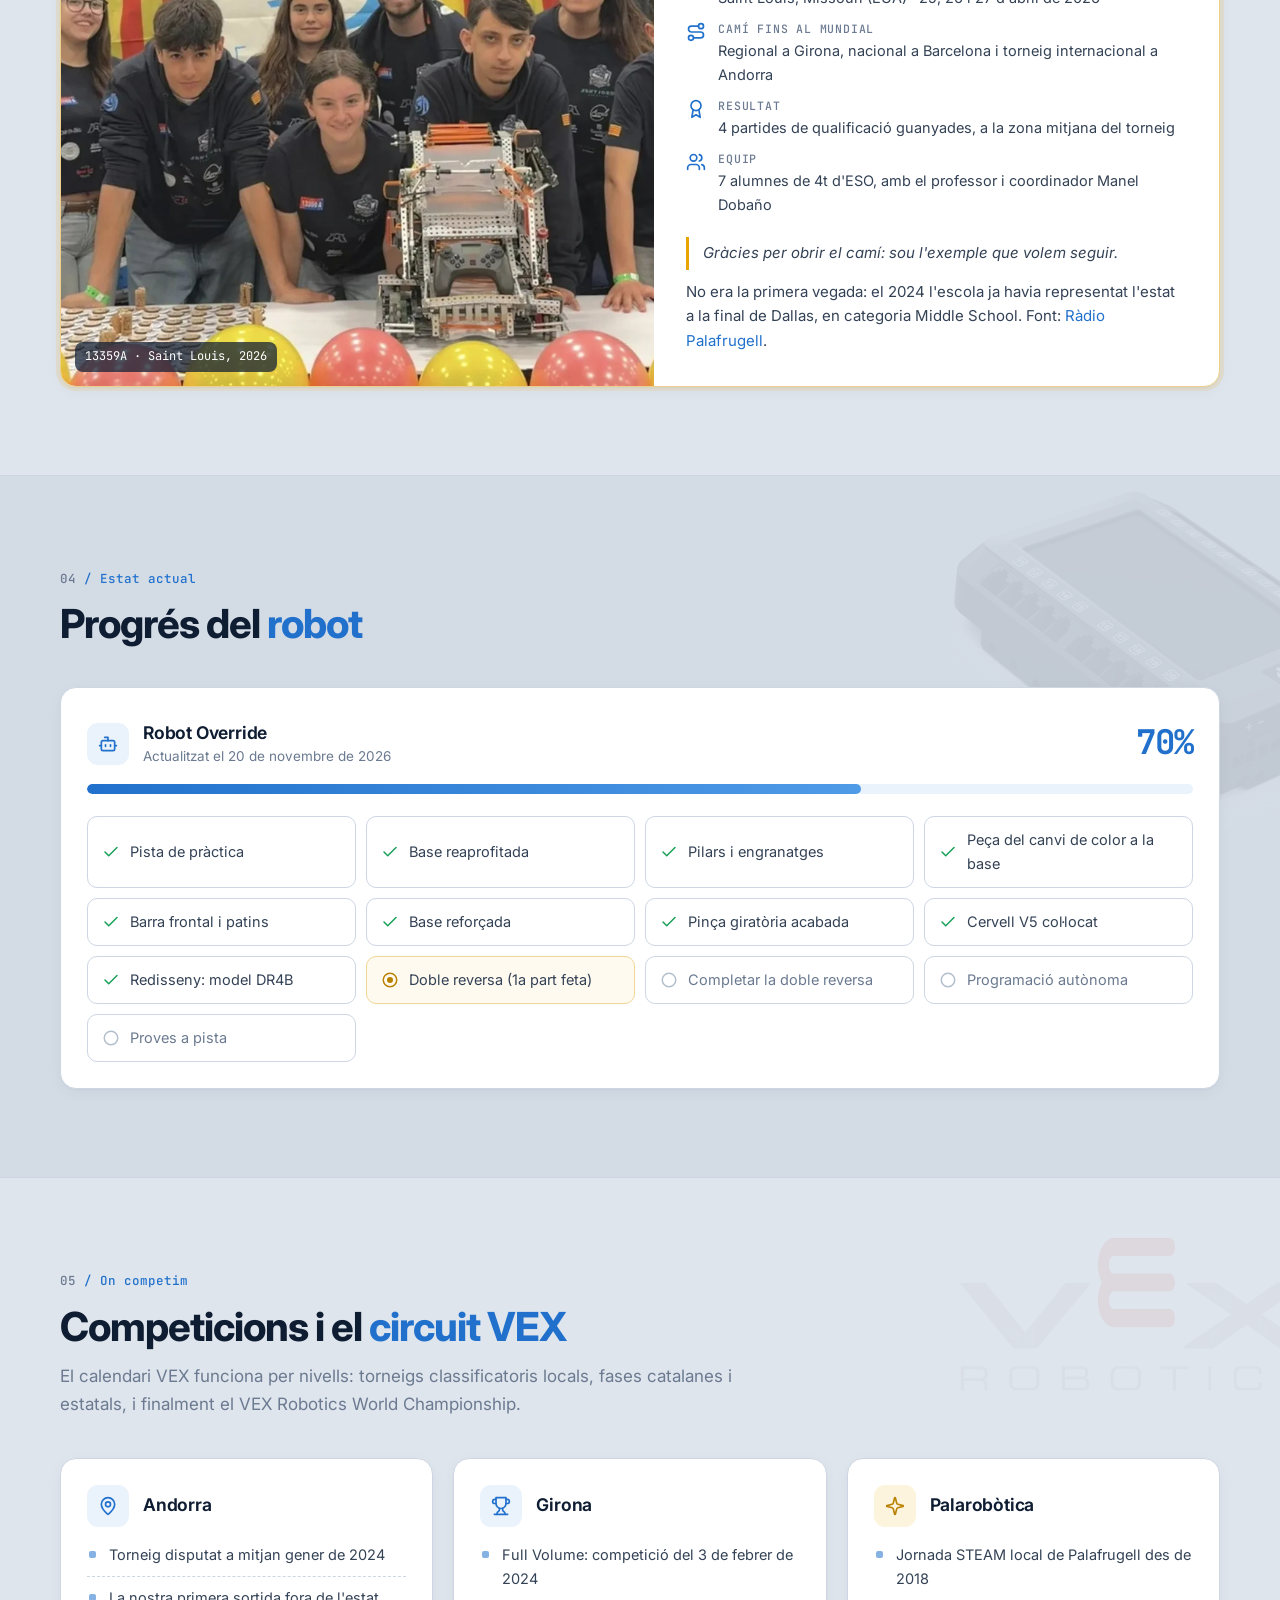
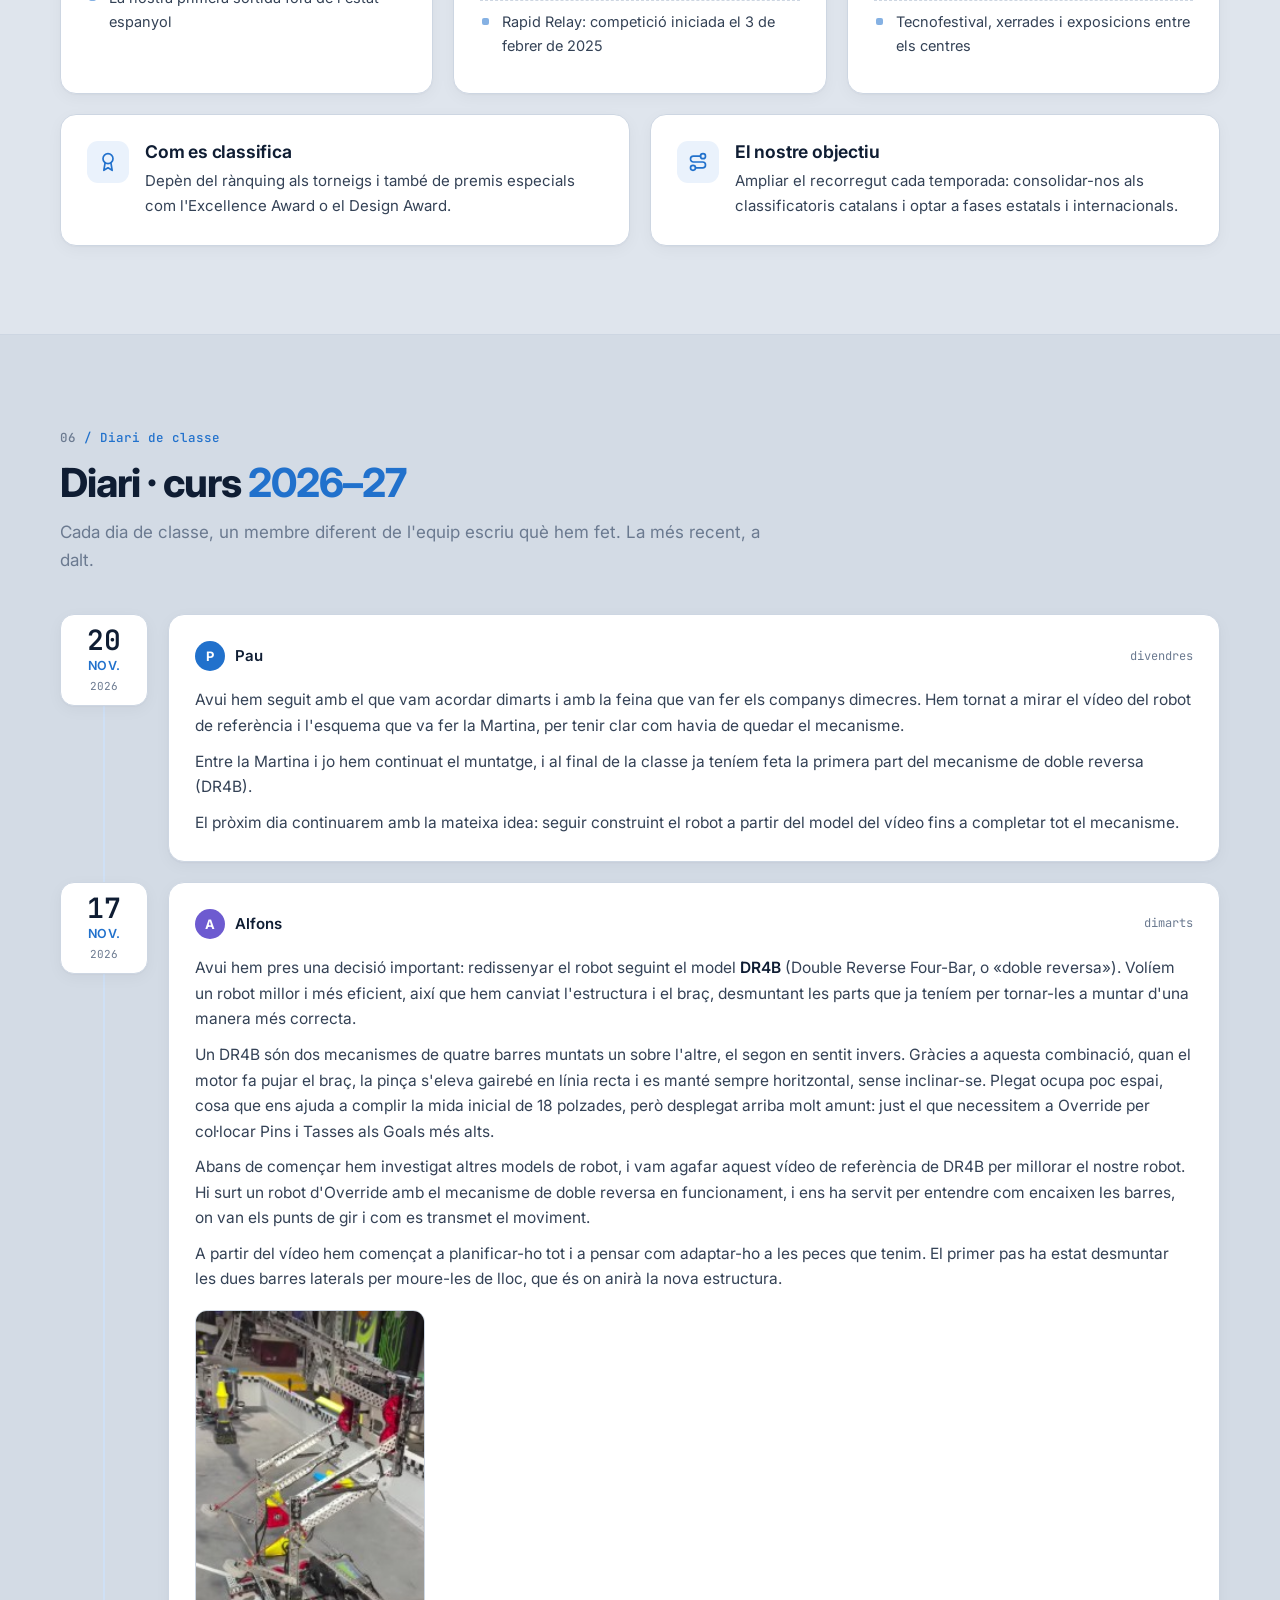
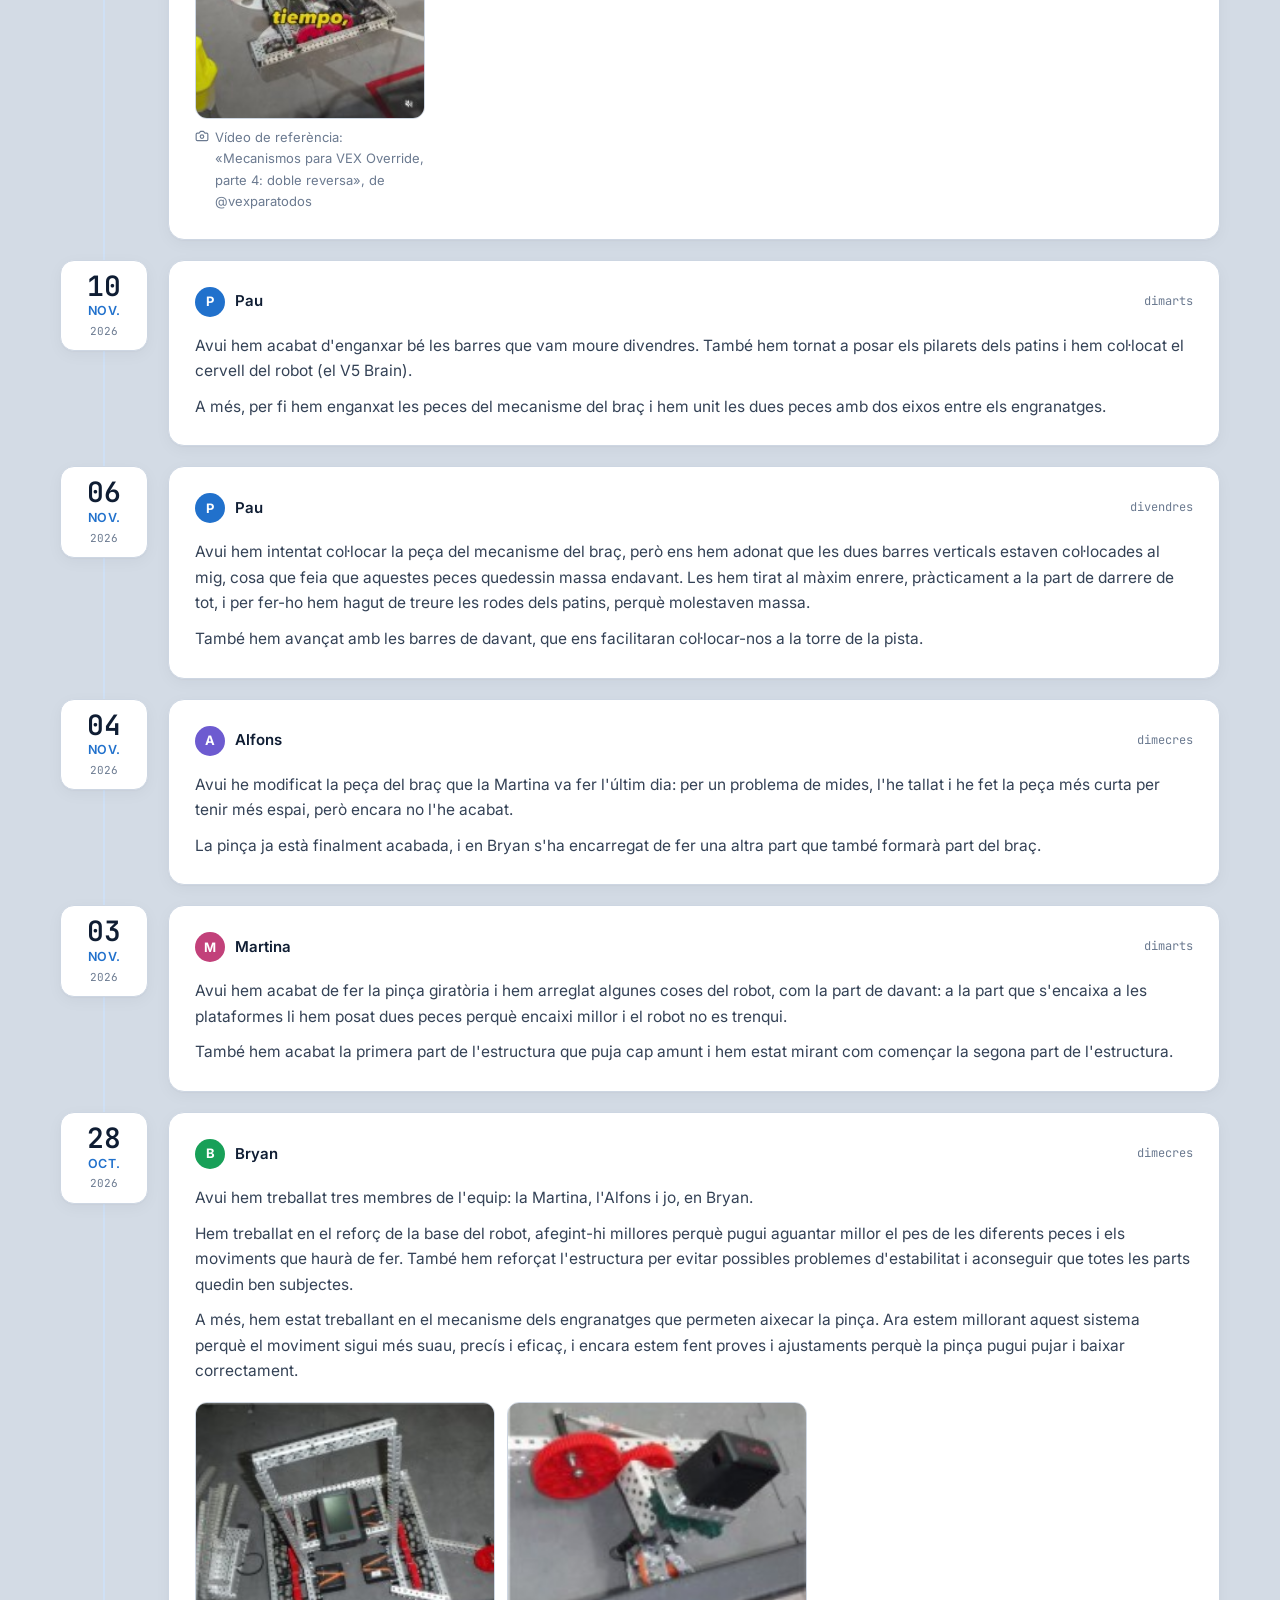
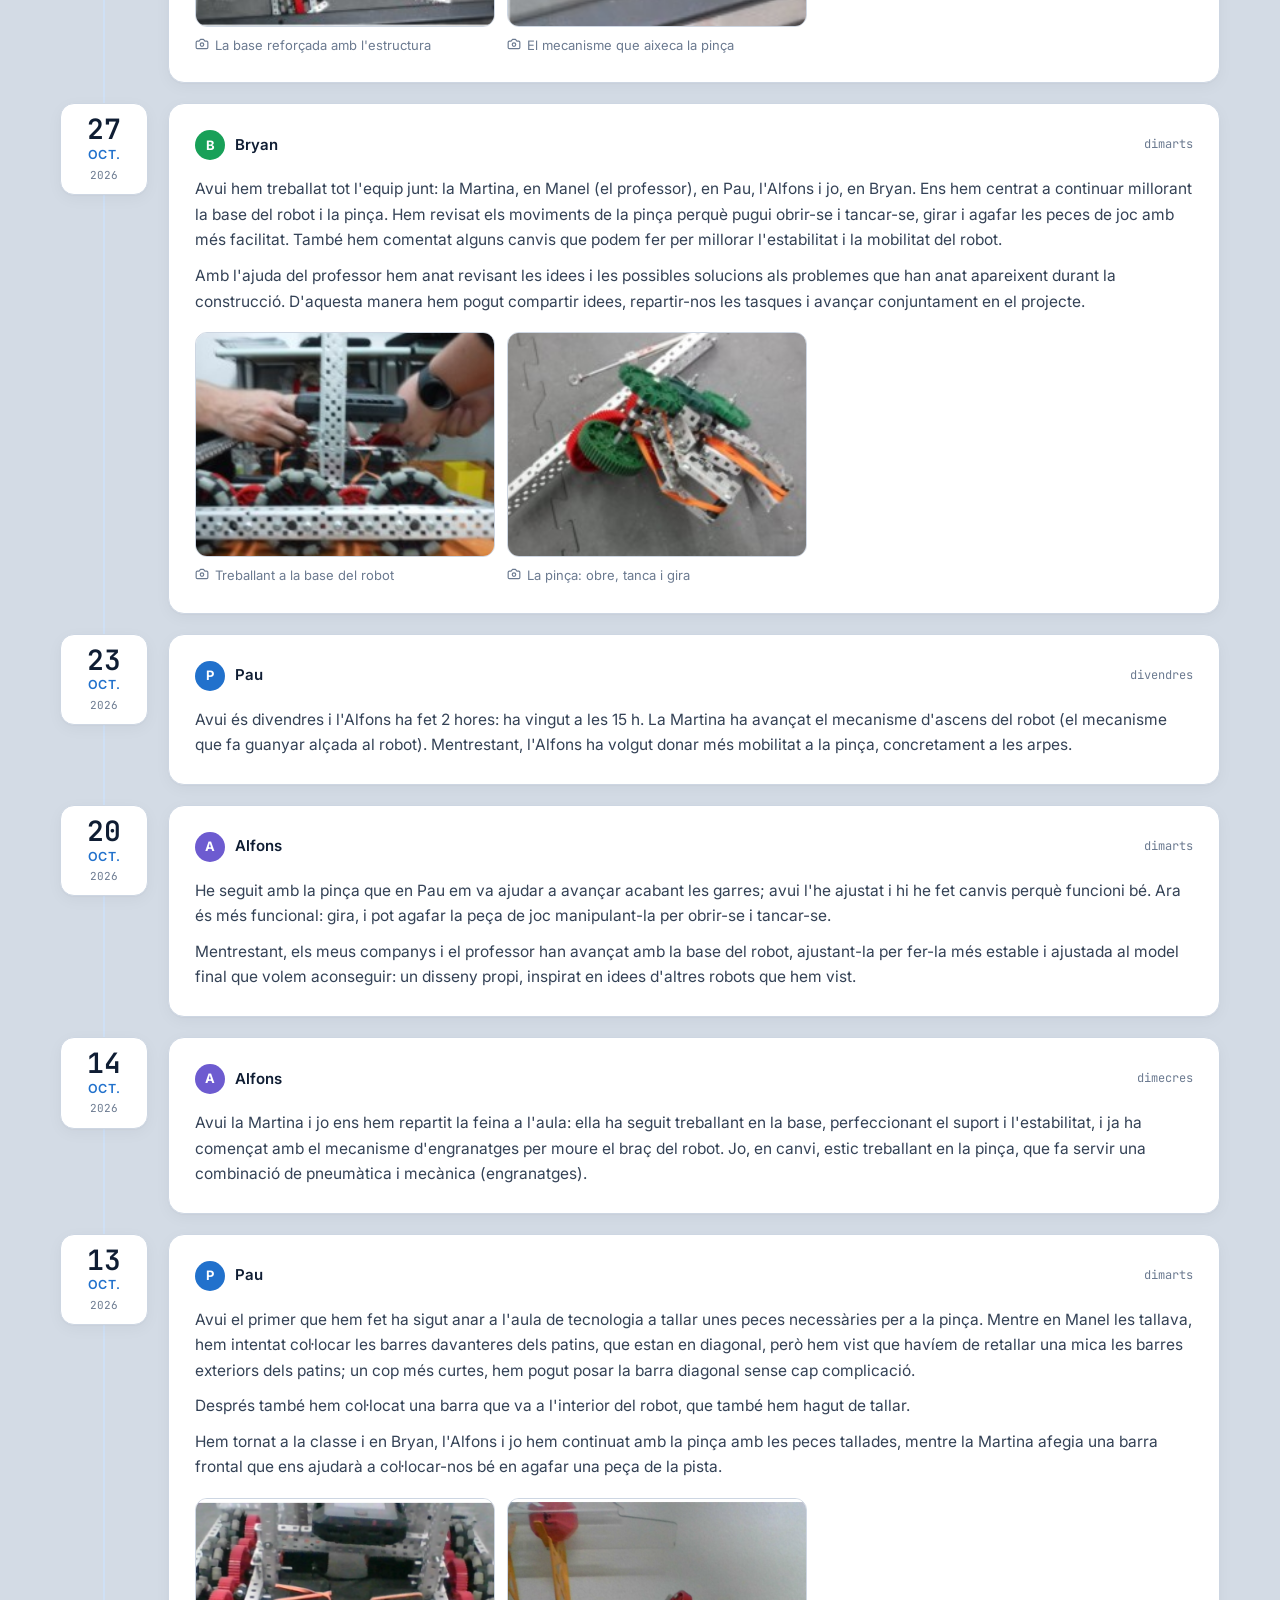
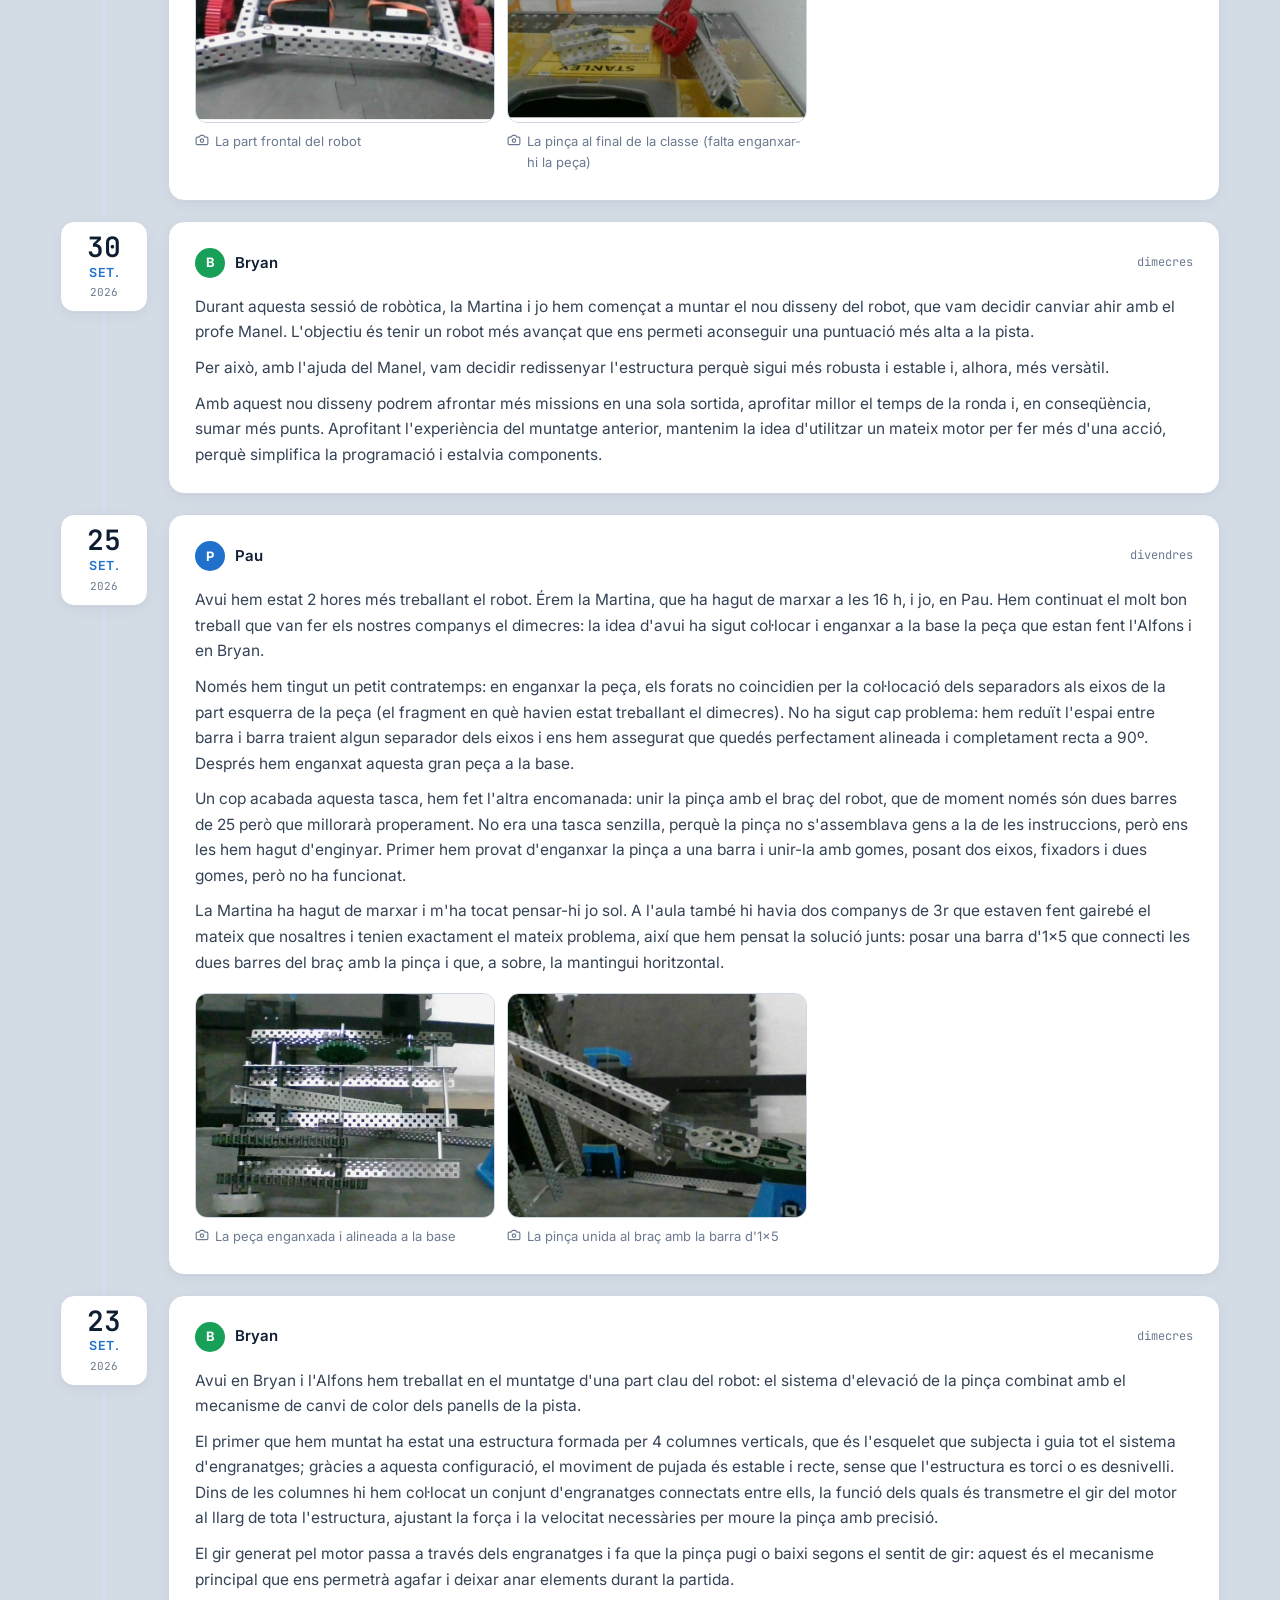
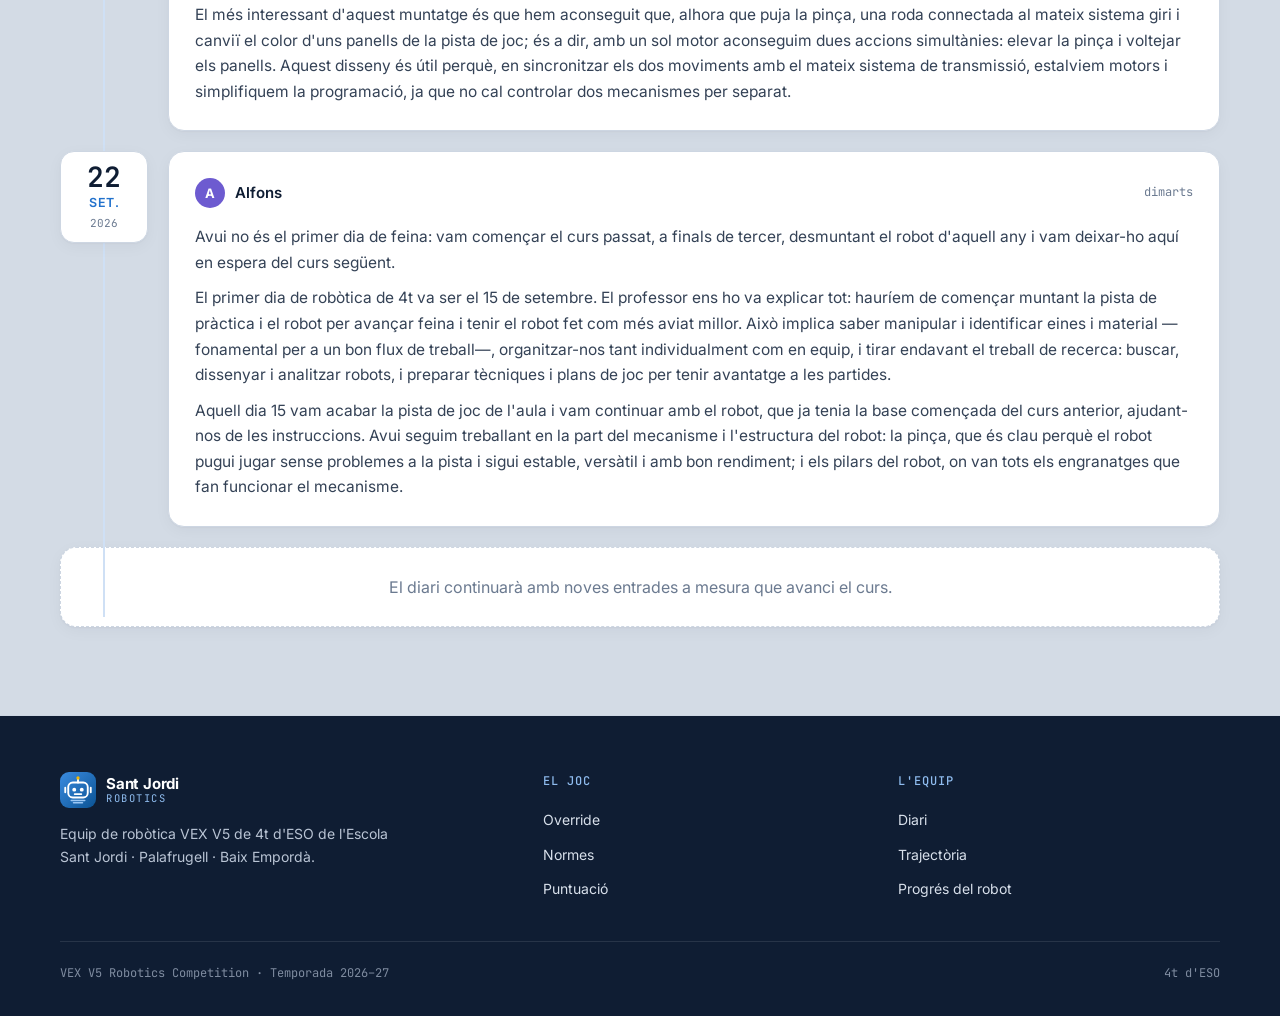
==== commit 9a34d466: "Afegeix les entrades del 10, 17 i 20 de novembre (redisseny DR4B) - 10/11 (Pau): barres fixades, pil" ====
--- a/bloc.html
+++ b/bloc.html
@@ -41,8 +41,8 @@
       <div class="meta-row">
         <div class="meta-chip"><svg class="ico"><use href="img/icons.svg#i-users"/></svg><b>4</b><span>membres</span></div>
         <div class="meta-chip"><svg class="ico"><use href="img/icons.svg#i-trophy"/></svg><b>4</b><span>temporades</span></div>
-        <div class="meta-chip"><svg class="ico"><use href="img/icons.svg#i-book"/></svg><b>13</b><span>entrades</span></div>
-        <div class="meta-chip"><svg class="ico"><use href="img/icons.svg#i-bot"/></svg><b>82%</b><span>robot</span></div>
+        <div class="meta-chip"><svg class="ico"><use href="img/icons.svg#i-book"/></svg><b>16</b><span>entrades</span></div>
+        <div class="meta-chip"><svg class="ico"><use href="img/icons.svg#i-bot"/></svg><b>70%</b><span>robot</span></div>
       </div>
     </div>
   </div>
@@ -172,10 +172,10 @@
 
     <div class="card fade-in">
       <div class="progress-head">
-        <div class="card-head" style="margin:0"><div class="icon-tile"><svg class="ico"><use href="img/icons.svg#i-bot"/></svg></div><div><h3>Robot Override</h3><p style="font-size:13.5px;color:var(--muted)">Actualitzat el 6 de novembre de 2026</p></div></div>
-        <b>82%</b>
-      </div>
-      <div class="bar"><i style="width:82%"></i></div>
+        <div class="card-head" style="margin:0"><div class="icon-tile"><svg class="ico"><use href="img/icons.svg#i-bot"/></svg></div><div><h3>Robot Override</h3><p style="font-size:13.5px;color:var(--muted)">Actualitzat el 20 de novembre de 2026</p></div></div>
+        <b>70%</b>
+      </div>
+      <div class="bar"><i style="width:70%"></i></div>
       <ul class="steps">
         <li class="done"><svg class="ico"><use href="img/icons.svg#i-check"/></svg>Pista de pràctica</li>
         <li class="done"><svg class="ico"><use href="img/icons.svg#i-check"/></svg>Base reaprofitada</li>
@@ -184,8 +184,10 @@
         <li class="done"><svg class="ico"><use href="img/icons.svg#i-check"/></svg>Barra frontal i patins</li>
         <li class="done"><svg class="ico"><use href="img/icons.svg#i-check"/></svg>Base reforçada</li>
         <li class="done"><svg class="ico"><use href="img/icons.svg#i-check"/></svg>Pinça giratòria acabada</li>
-        <li class="now"><svg class="ico"><use href="img/icons.svg#i-dot"/></svg>Estructura d'ascens (2a part)</li>
-        <li class="now"><svg class="ico"><use href="img/icons.svg#i-dot"/></svg>Mecanisme del braç</li>
+        <li class="done"><svg class="ico"><use href="img/icons.svg#i-check"/></svg>Cervell V5 col·locat</li>
+        <li class="done"><svg class="ico"><use href="img/icons.svg#i-check"/></svg>Redisseny: model DR4B</li>
+        <li class="now"><svg class="ico"><use href="img/icons.svg#i-dot"/></svg>Doble reversa (1a part feta)</li>
+        <li class="todo"><svg class="ico"><use href="img/icons.svg#i-circle"/></svg>Completar la doble reversa</li>
         <li class="todo"><svg class="ico"><use href="img/icons.svg#i-circle"/></svg>Programació autònoma</li>
         <li class="todo"><svg class="ico"><use href="img/icons.svg#i-circle"/></svg>Proves a pista</li>
       </ul>
@@ -241,6 +243,39 @@
     </div>
 
     <div class="timeline">
+
+      <article class="entry fade-in" id="d-2026-11-20">
+        <div class="date"><b>20</b><span>nov.</span><small>2026</small></div>
+        <div class="card">
+          <div class="card-head"><div class="who"><span class="avatar av-pau">P</span>Pau</div><span class="when">divendres</span></div>
+          <p>Avui hem seguit amb el que vam acordar dimarts i amb la feina que van fer els companys dimecres. Hem tornat a mirar el vídeo del robot de referència i l'esquema que va fer la Martina, per tenir clar com havia de quedar el mecanisme.</p>
+          <p>Entre la Martina i jo hem continuat el muntatge, i al final de la classe ja teníem feta la primera part del mecanisme de doble reversa (DR4B).</p>
+          <p>El pròxim dia continuarem amb la mateixa idea: seguir construint el robot a partir del model del vídeo fins a completar tot el mecanisme.</p>
+        </div>
+      </article>
+
+      <article class="entry fade-in" id="d-2026-11-17">
+        <div class="date"><b>17</b><span>nov.</span><small>2026</small></div>
+        <div class="card">
+          <div class="card-head"><div class="who"><span class="avatar av-alfons">A</span>Alfons</div><span class="when">dimarts</span></div>
+          <p>Avui hem pres una decisió important: redissenyar el robot seguint el model <strong>DR4B</strong> (Double Reverse Four-Bar, o «doble reversa»). Volíem un robot millor i més eficient, així que hem canviat l'estructura i el braç, desmuntant les parts que ja teníem per tornar-les a muntar d'una manera més correcta.</p>
+          <p>Un DR4B són dos mecanismes de quatre barres muntats un sobre l'altre, el segon en sentit invers. Gràcies a aquesta combinació, quan el motor fa pujar el braç, la pinça s'eleva gairebé en línia recta i es manté sempre horitzontal, sense inclinar-se. Plegat ocupa poc espai, cosa que ens ajuda a complir la mida inicial de 18 polzades, però desplegat arriba molt amunt: just el que necessitem a Override per col·locar Pins i Tasses als Goals més alts.</p>
+          <p>Abans de començar hem investigat altres models de robot, i vam agafar aquest vídeo de referència de DR4B per millorar el nostre robot. Hi surt un robot d'Override amb el mecanisme de doble reversa en funcionament, i ens ha servit per entendre com encaixen les barres, on van els punts de gir i com es transmet el moviment.</p>
+          <p>A partir del vídeo hem començat a planificar-ho tot i a pensar com adaptar-ho a les peces que tenim. El primer pas ha estat desmuntar les dues barres laterals per moure-les de lloc, que és on anirà la nova estructura.</p>
+          <div class="photos">
+            <figure class="portrait-fig"><img class="portrait" src="img/diari/2026-11-17-referencia-dr4b.jpg" alt="Captura del vídeo de referència: un robot d'Override amb un braç de doble reversa (DR4B) aixecat" loading="lazy"><figcaption><svg class="ico"><use href="img/icons.svg#i-camera"/></svg>Vídeo de referència: «Mecanismos para VEX Override, parte 4: doble reversa», de @vexparatodos</figcaption></figure>
+          </div>
+        </div>
+      </article>
+
+      <article class="entry fade-in" id="d-2026-11-10">
+        <div class="date"><b>10</b><span>nov.</span><small>2026</small></div>
+        <div class="card">
+          <div class="card-head"><div class="who"><span class="avatar av-pau">P</span>Pau</div><span class="when">dimarts</span></div>
+          <p>Avui hem acabat d'enganxar bé les barres que vam moure divendres. També hem tornat a posar els pilarets dels patins i hem col·locat el cervell del robot (el V5 Brain).</p>
+          <p>A més, per fi hem enganxat les peces del mecanisme del braç i hem unit les dues peces amb dos eixos entre els engranatges.</p>
+        </div>
+      </article>
 
       <article class="entry fade-in" id="d-2026-11-06">
         <div class="date"><b>06</b><span>nov.</span><small>2026</small></div>
--- a/css/main.css
+++ b/css/main.css
@@ -664,3 +664,7 @@
   .footer-inner { grid-template-columns: 1fr; }
 }
 #vex { padding-bottom: 0; }
+.photos .portrait-fig { max-width: 230px; }
+.photos img.portrait { aspect-ratio: 9 / 16; }
+.photos figcaption { align-items: flex-start; }
+.photos figcaption .ico { margin-top: 2px; }
